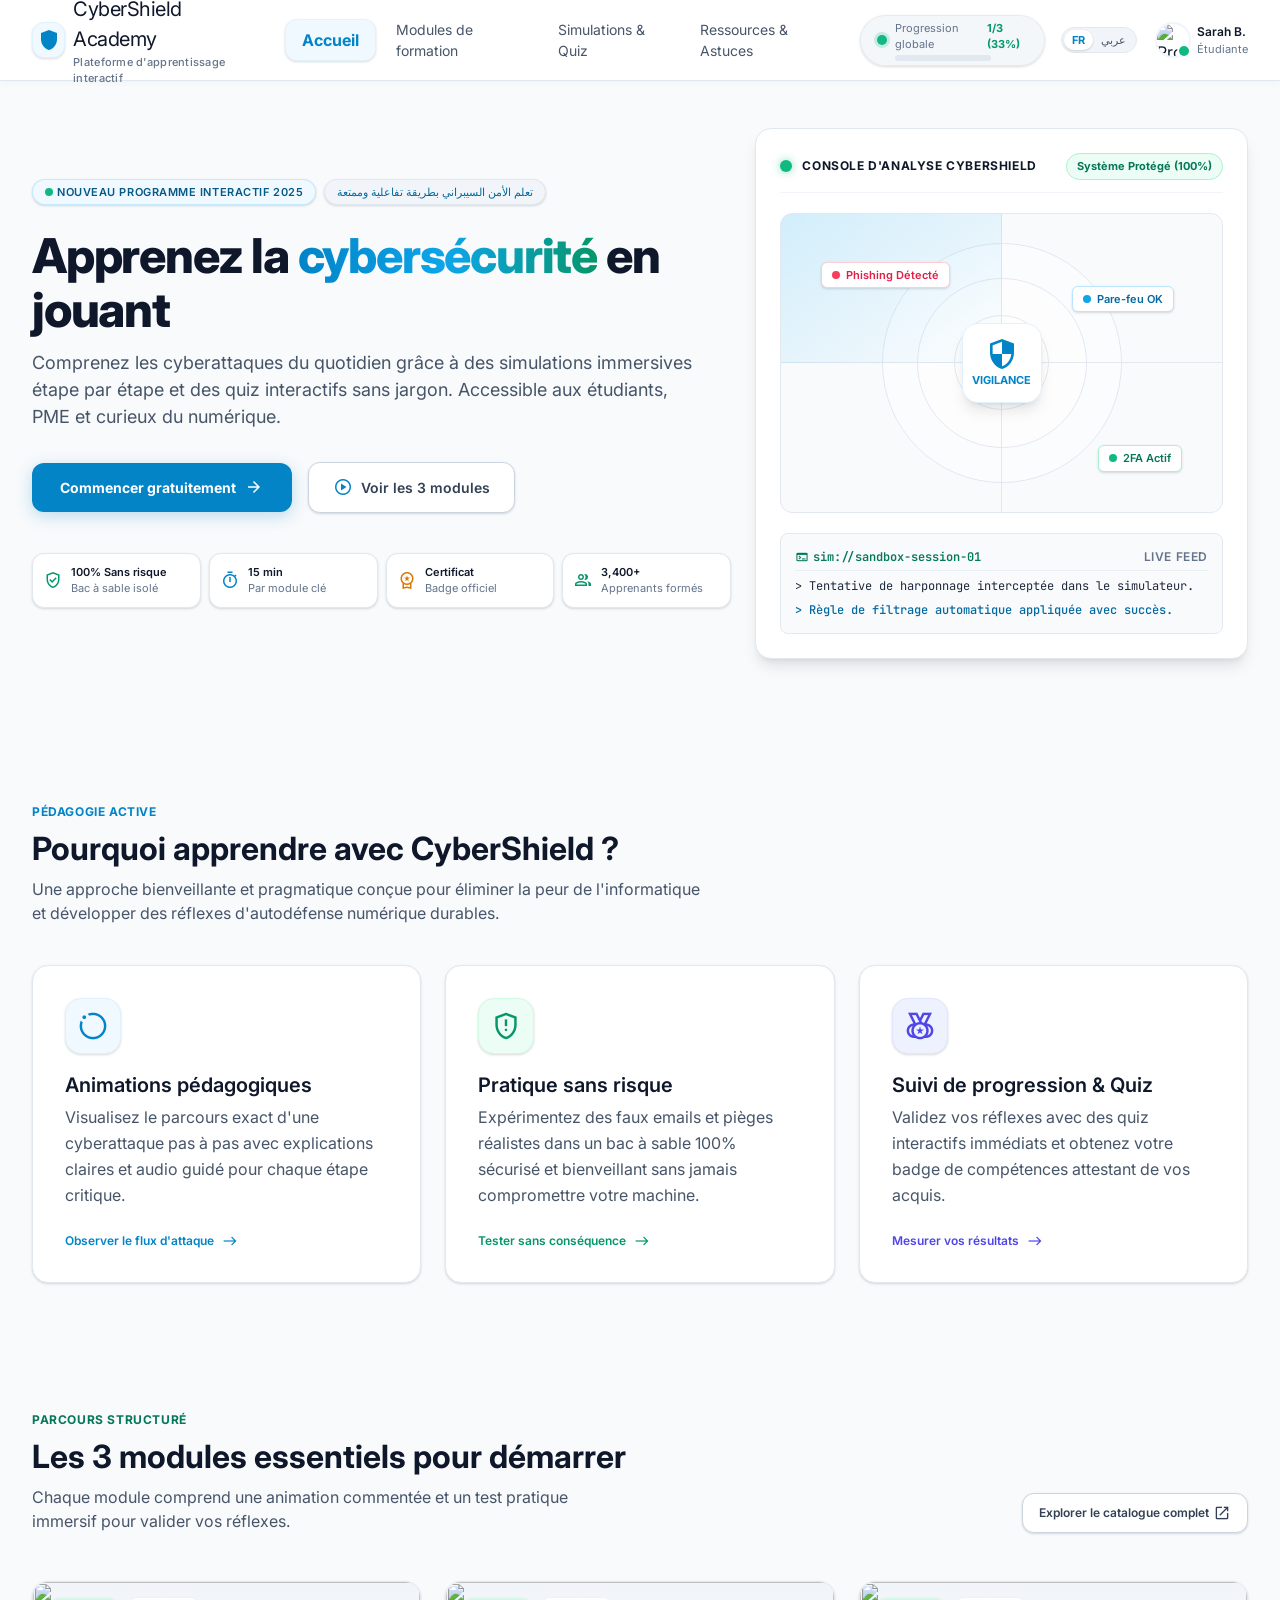
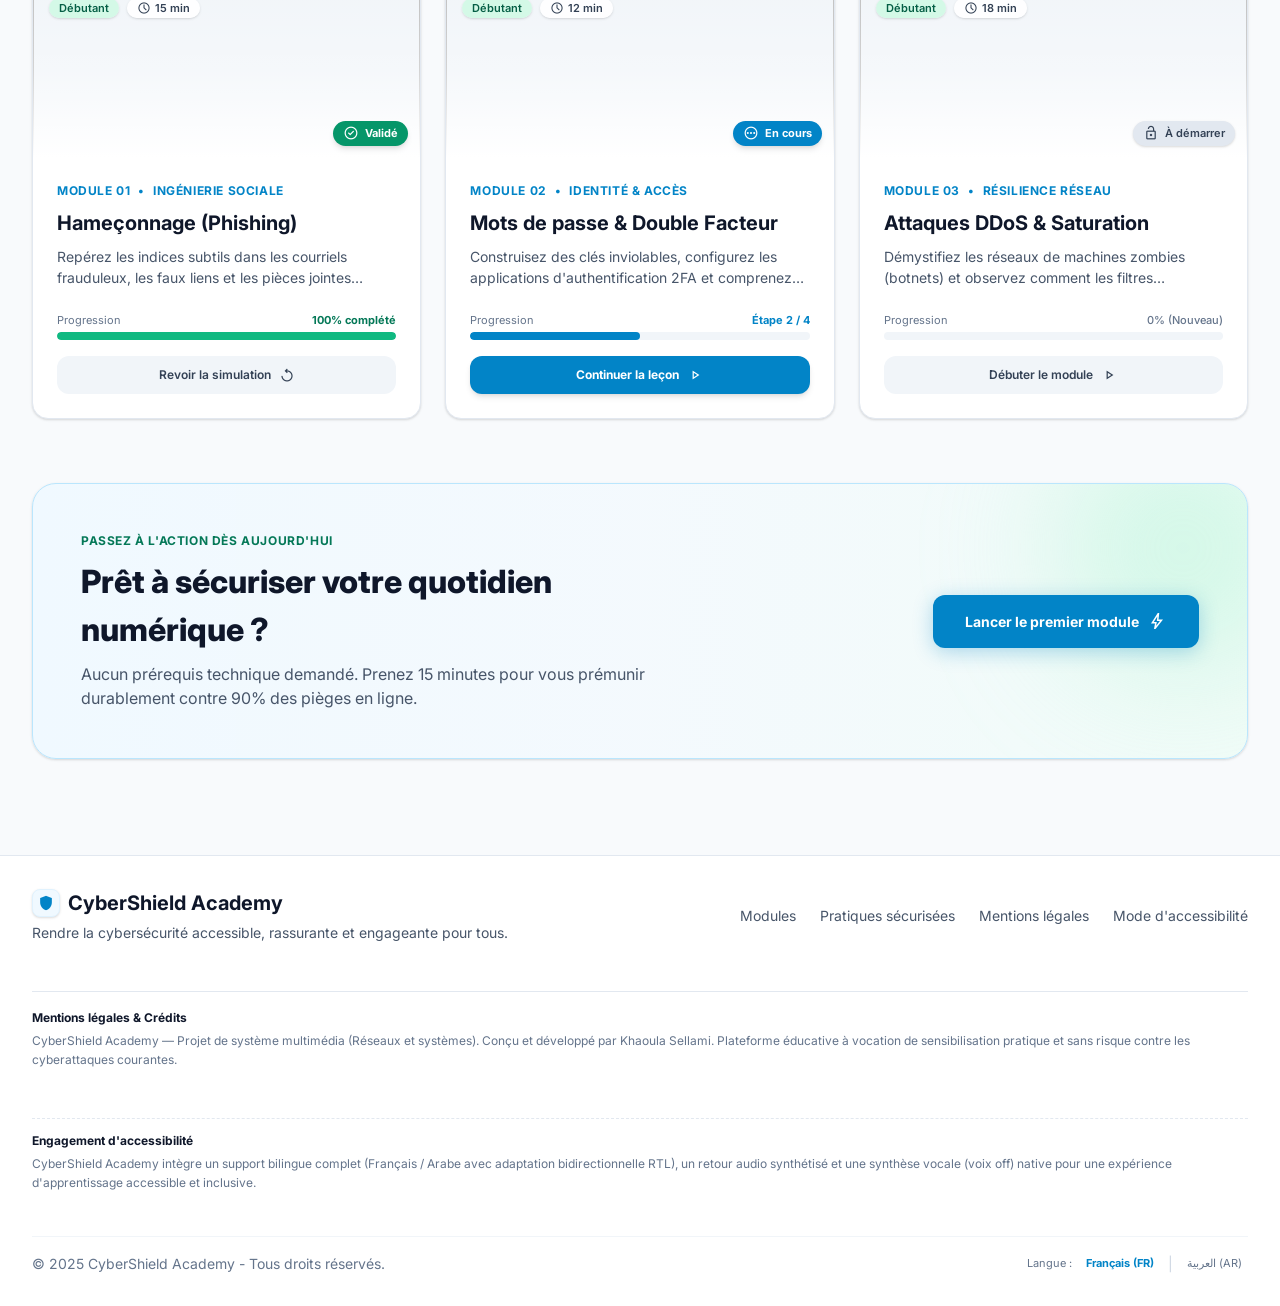
==== accueil.html @ c2f6a9f6 "feat: Add legal mentions and accessibility commitment sections to homepage and modules page" ====
<!DOCTYPE html>

<html dir="ltr" lang="fr"><head>
    <meta charset="utf-8" />
    <meta content="width=device-width, initial-scale=1.0" name="viewport" />
    <meta content="web_standard" name="shell-type" />
    <title>CyberShield Academy</title>
    <link href="https://fonts.googleapis.com" rel="preconnect" />
    <link crossorigin href="https://fonts.gstatic.com" rel="preconnect" />
    <link
      href="https://fonts.googleapis.com/css2?family=Inter:wght@400;500;600;700;800&amp;family=JetBrains+Mono:wght@400;500;600&amp;display=swap"
      rel="stylesheet" />
    <link
      href="https://fonts.googleapis.com/css2?family=Material+Symbols+Outlined:wght,FILL@100..700,0..1&amp;display=swap"
      rel="stylesheet" />

    <link rel="stylesheet" href="css/global.css" />

  </head>
  <body
    class="home-page-body">
    <!-- Subtle Ambient Glow Field -->
    <div
      class="home-subtle-ambient-glow-field-content-container"></div>
    <!-- HEADER -->
    <header
      class="home-header-site-header">
      <div
        class="home-header-content-row">
        <div class="home-header-content-row-2">
          <a class="home-header-brand-link hover-group"
            data-path="accueil" href="index.html">
            <div
              class="home-header-content-card">
              <span
                class="home-header-icon material-symbols-outlined icon-filled">shield</span>
            </div>
            <div class="home-header-content-stack">
              <span
                class="home-header-inline-text">CyberShield
                Academy</span>
              <span
                class="home-header-eyebrow">Plateforme
                d'apprentissage interactif</span>
            </div>
          </a>
          <nav class="home-header-primary-navigation hidden"
            data-active-classes="bg-sky-50 text-primary font-bold rounded-xl border border-sky-100">
            <a aria-current="page"
              class="home-header-content-link"
              data-path="accueil" href="index.html">Accueil</a>
            <a
              class="home-header-navigation-link"
              data-path="modules-de-formation" href="modules.html">Modules de formation</a>
            <a
              class="home-header-navigation-link"
              data-path="simulations-et-quiz" href="simulation.html">Simulations &amp;
              Quiz</a>
            <a
              class="home-header-navigation-link"
              data-path="ressources-et-astuces" href="modules.html#ressources">Ressources &amp;
              Astuces</a>
          </nav>
        </div>
        <div class="home-header-content-row-3">
          <!-- Progress Capsule -->
          <div
            class="home-progress-capsule-content-card hidden" data-progress-capsule>
            <div class="home-progress-capsule-content-row">
              <div
                class="home-progress-capsule-content-card-2"></div>
              <div
                class="home-progress-capsule-content-card-3"></div>
            </div>
            <div class="home-progress-capsule-content-stack">
              <div class="home-progress-capsule-content-row-2">
                <span
                  class="home-progress-capsule-eyebrow">Progression
                  globale</span>
                <span
                  class="home-progress-capsule-eyebrow-2">1/3
                  (33%)</span>
              </div>
              <div class="home-progress-capsule-content-card-4">
                <div
                  class="home-progress-capsule-content-card-5" data-progress-bar style="width:0%"></div>
              </div>
            </div>
          </div>
          <!-- Language Switcher -->
          <div
            class="home-language-switcher-content-card">
            <button
              class="home-language-switcher-button"
              data-language="fr" type="button">FR</button>
            <button
              class="home-language-switcher-button-2"
              data-language="ar" type="button">عربي</button>
          </div>
          <!-- User Avatar -->
          <div class="home-user-avatar-content-row">
            <div class="home-user-avatar-content-row-2">
              <img alt="Profile"
                class="home-user-avatar-image"
                src="https://lh3.googleusercontent.com/aida-public/[base64]" />
              <span
                class="home-user-avatar-status-badge"></span>
            </div>
            <div class="home-user-avatar-content-stack hidden">
              <span
                class="home-user-avatar-eyebrow">Sarah
                B.</span>
              <span
                class="home-user-avatar-eyebrow-2">Étudiante</span>
            </div>
          </div>
        </div>
      </div>
    </header>
    <!-- MAIN CONTENT -->
    <main class="home-main-content-main-content">
      <div class="home-main-content-content-stack">
        <!-- Top Ambient Glow Field -->
        <div class="home-top-ambient-glow-field-content-container">
          <div
            class="home-top-ambient-glow-field-content-card"></div>
          <div
            class="home-top-ambient-glow-field-content-card-2"></div>
          <!-- HERO SECTION -->
          <section class="home-hero-section-content-section">
            <div
              class="home-hero-section-content-grid">
              <!-- Left Column: Copy & CTAs -->
              <div class="home-left-column-copy-and-ctas-content-stack">
                <!-- Live Program Pill & Bilingual Preview Tag -->
                <div
                  class="home-live-program-pill-and-bilingual-prev-content-row">
                  <div
                    class="home-live-program-pill-and-bilingual-prev-content-card">
                    <span
                      class="home-live-program-pill-and-bilingual-prev-status-badge"></span>
                    <span
                      class="home-live-program-pill-and-bilingual-prev-eyebrow">Nouveau
                      programme interactif 2025</span>
                  </div>
                  <div
                    class="home-live-program-pill-and-bilingual-prev-content-card-2"
                    dir="rtl">
                    <span
                      class="home-live-program-pill-and-bilingual-prev-inline-text">تعلم
                      الأمن السيبراني
                      بطريقة تفاعلية وممتعة</span>
                  </div>
                </div>
                <!-- Headline -->
                <div class="home-headline-content-stack">
                  <h1
                    class="home-headline-page-title">
                    Apprenez la <span
                      class="home-headline-inline-text">cybersécurité</span>
                    en jouant
                  </h1>
                  <p
                    class="home-headline-body-copy">
                    Comprenez les cyberattaques du quotidien grâce à des
                    simulations immersives étape par étape et des quiz
                    interactifs sans jargon. Accessible aux étudiants, PME et
                    curieux du numérique.
                  </p>
                </div>
                <!-- CTAs -->
                <div class="home-ctas-content-row">
                  <a
                    class="home-ctas-navigation-link"
                    data-path="modules-de-formation" href="modules.html">
                    <span>Commencer gratuitement</span>
                    <span
                      class="home-ctas-icon material-symbols-outlined">arrow_forward</span>
                  </a>
                  <a
                    class="home-ctas-navigation-link-2"
                    href="#modules-preview">
                    <span
                      class="home-ctas-icon-2 material-symbols-outlined">play_circle</span>
                    <span>Voir les 3 modules</span>
                  </a>
                </div>
                <!-- Trust & Credibility Bar -->
                <div class="home-trust-and-credibility-bar-content-grid">
                  <div
                    class="home-trust-and-credibility-bar-content-card">
                    <span
                      class="home-trust-and-credibility-bar-icon material-symbols-outlined">verified_user</span>
                    <div class="home-trust-and-credibility-bar-content-stack">
                      <span
                        class="home-trust-and-credibility-bar-eyebrow">100%
                        Sans risque</span>
                      <span
                        class="home-trust-and-credibility-bar-eyebrow-2">Bac à
                        sable isolé</span>
                    </div>
                  </div>
                  <div
                    class="home-trust-and-credibility-bar-content-card">
                    <span
                      class="home-trust-and-credibility-bar-icon-2 material-symbols-outlined">timer</span>
                    <div class="home-trust-and-credibility-bar-content-stack">
                      <span
                        class="home-trust-and-credibility-bar-eyebrow">15
                        min</span>
                      <span
                        class="home-trust-and-credibility-bar-eyebrow-2">Par
                        module clé</span>
                    </div>
                  </div>
                  <div
                    class="home-trust-and-credibility-bar-content-card">
                    <span
                      class="home-trust-and-credibility-bar-icon-3 material-symbols-outlined">workspace_premium</span>
                    <div class="home-trust-and-credibility-bar-content-stack">
                      <span
                        class="home-trust-and-credibility-bar-eyebrow">Certificat</span>
                      <span
                        class="home-trust-and-credibility-bar-eyebrow-2">Badge
                        officiel</span>
                    </div>
                  </div>
                  <div
                    class="home-trust-and-credibility-bar-content-card">
                    <span
                      class="home-trust-and-credibility-bar-icon material-symbols-outlined">group</span>
                    <div class="home-trust-and-credibility-bar-content-stack">
                      <span
                        class="home-trust-and-credibility-bar-eyebrow">3,400+</span>
                      <span
                        class="home-trust-and-credibility-bar-eyebrow-2">Apprenants
                        formés</span>
                    </div>
                  </div>
                </div>
              </div>
              <!-- Right Column: Interactive Attack Radar & Cyber-Shield Visual Graphic -->
              <div
                class="home-right-column-interactive-attack-rada-content-container">
                <div
                  class="home-right-column-interactive-attack-rada-content-card"></div>
                <div
                  class="home-right-column-interactive-attack-rada-content-card-2">
                  <!-- Simulated Radar Header -->
                  <div
                    class="home-simulated-radar-header-content-row">
                    <div class="home-simulated-radar-header-content-row-2">
                      <div
                        class="home-simulated-radar-header-content-card"></div>
                      <span
                        class="home-simulated-radar-header-eyebrow">Console
                        d'Analyse CyberShield</span>
                    </div>
                    <span
                      class="home-simulated-radar-header-status-badge">
                      Système Protégé (100%)
                    </span>
                  </div>
                  <!-- Radar Graphic Representation -->
                  <div
                    class="home-radar-graphic-representation-content-card">
                    <!-- Radial Grid Rings -->
                    <div
                      class="home-radial-grid-rings-content-card"></div>
                    <div
                      class="home-radial-grid-rings-content-card-2"></div>
                    <div
                      class="home-radial-grid-rings-content-card-3"></div>
                    <!-- Crosshair Lines -->
                    <div class="home-crosshair-lines-content-container"></div>
                    <div class="home-crosshair-lines-content-container-2"></div>
                    <!-- Rotating Scan Sweep Ray -->
                    <div
                      class="home-rotating-scan-sweep-ray-content-container">
                      <div
                        class="home-rotating-scan-sweep-ray-content-container-2"></div>
                    </div>
                    <!-- Network Threat Points (Neutralized) -->
                    <div
                      class="home-network-threat-points-content-card">
                      <span
                        class="home-network-threat-points-status-badge"></span>
                      <span
                        class="home-network-threat-points-eyebrow">Phishing
                        Détecté</span>
                    </div>
                    <div
                      class="home-network-threat-points-content-card-2">
                      <span
                        class="home-network-threat-points-status-badge-2"></span>
                      <span
                        class="home-network-threat-points-eyebrow-2">2FA
                        Actif</span>
                    </div>
                    <div
                      class="home-network-threat-points-content-card-3">
                      <span
                        class="home-network-threat-points-status-badge-3"></span>
                      <span
                        class="home-network-threat-points-eyebrow-3">Pare-feu
                        OK</span>
                    </div>
                    <!-- Central Cyber Defense Shield -->
                    <div
                      class="home-central-cyber-defense-shield-content-card">
                      <span
                        class="home-central-cyber-defense-shield-icon material-symbols-outlined icon-filled">security</span>
                      <span
                        class="home-central-cyber-defense-shield-eyebrow">VIGILANCE</span>
                    </div>
                  </div>
                  <!-- Terminal Diagnostic Activity Ticker -->
                  <div
                    class="home-terminal-diagnostic-activity-ticker-content-card">
                    <div
                      class="home-terminal-diagnostic-activity-ticker-content-row">
                      <span
                        class="home-terminal-diagnostic-activity-ticker-inline-text">
                        <span
                          class="home-terminal-diagnostic-activity-ticker-icon material-symbols-outlined">terminal</span>
                        <span>sim://sandbox-session-01</span>
                      </span>
                      <span
                        class="home-terminal-diagnostic-activity-ticker-eyebrow">LIVE
                        FEED</span>
                    </div>
                    <p
                      class="home-terminal-diagnostic-activity-ticker-body-copy">&gt;
                      Tentative de
                      harponnage interceptée dans le simulateur.</p>
                    <p
                      class="home-terminal-diagnostic-activity-ticker-body-copy-2">&gt;
                      Règle de
                      filtrage automatique appliquée avec succès.</p>
                  </div>
                </div>
              </div>
            </div>
          </section>
        </div>
        <!-- SECTION 2: 3 CORE BENEFITS CARDS -->
        <section class="home-3-core-benefits-cards-content-section">
          <div class="home-3-core-benefits-cards-content-stack">
            <span
              class="home-3-core-benefits-cards-eyebrow">Pédagogie
              active</span>
            <h2
              class="home-3-core-benefits-cards-section-title">Pourquoi
              apprendre avec CyberShield ?</h2>
            <p class="home-3-core-benefits-cards-body-copy">
              Une approche bienveillante et pragmatique conçue pour éliminer la
              peur de l'informatique et développer des réflexes d'autodéfense
              numérique durables.
            </p>
          </div>
          <div class="home-3-core-benefits-cards-content-grid">
            <!-- Benefit Card 1 -->
            <div
              class="home-benefit-card-1-content-card hover-group">
              <div class="home-benefit-card-1-content-stack">
                <div
                  class="home-benefit-card-1-content-card-2">
                  <span
                    class="home-benefit-card-1-icon material-symbols-outlined">motion_photos_on</span>
                </div>
                <div class="home-benefit-card-1-content-stack-2">
                  <h3
                    class="home-benefit-card-1-card-title">Animations
                    pédagogiques</h3>
                  <p
                    class="home-benefit-card-1-body-copy">
                    Visualisez le parcours exact d'une cyberattaque pas à pas
                    avec explications claires et audio guidé pour chaque étape
                    critique.
                  </p>
                </div>
              </div>
              <div
                class="home-benefit-card-1-content-row">
                <span>Observer le flux d'attaque</span>
                <span
                  class="home-benefit-card-1-icon-2 material-symbols-outlined">east</span>
              </div>
            </div>
            <!-- Benefit Card 2 -->
            <div
              class="home-benefit-card-2-content-card hover-group">
              <div class="home-benefit-card-2-content-stack">
                <div
                  class="home-benefit-card-2-content-card-2">
                  <span
                    class="home-benefit-card-2-icon material-symbols-outlined">gpp_maybe</span>
                </div>
                <div class="home-benefit-card-2-content-stack-2">
                  <h3
                    class="home-benefit-card-2-card-title">Pratique
                    sans risque</h3>
                  <p
                    class="home-benefit-card-2-body-copy">
                    Expérimentez des faux emails et pièges réalistes dans un bac
                    à sable 100% sécurisé et bienveillant sans jamais
                    compromettre votre machine.
                  </p>
                </div>
              </div>
              <div
                class="home-benefit-card-2-content-row">
                <span>Tester sans conséquence</span>
                <span
                  class="home-benefit-card-2-icon-2 material-symbols-outlined">east</span>
              </div>
            </div>
            <!-- Benefit Card 3 -->
            <div
              class="home-benefit-card-3-content-card hover-group">
              <div class="home-benefit-card-3-content-stack">
                <div
                  class="home-benefit-card-3-content-card-2">
                  <span
                    class="home-benefit-card-3-icon material-symbols-outlined">social_leaderboard</span>
                </div>
                <div class="home-benefit-card-3-content-stack-2">
                  <h3
                    class="home-benefit-card-3-card-title">Suivi
                    de progression &amp; Quiz</h3>
                  <p
                    class="home-benefit-card-3-body-copy">
                    Validez vos réflexes avec des quiz interactifs immédiats et
                    obtenez votre badge de compétences attestant de vos acquis.
                  </p>
                </div>
              </div>
              <div
                class="home-benefit-card-3-content-row">
                <span>Mesurer vos résultats</span>
                <span
                  class="home-benefit-card-3-icon-2 material-symbols-outlined">east</span>
              </div>
            </div>
          </div>
        </section>
        <!-- SECTION 3: PREVIEW OF THE 3 MODULES -->
        <section class="home-preview-of-the-3-modules-content-section"
          id="modules-preview">
          <div
            class="home-preview-of-the-3-modules-content-stack">
            <div class="home-preview-of-the-3-modules-content-stack-2">
              <span
                class="home-preview-of-the-3-modules-eyebrow">Parcours
                structuré</span>
              <h2 class="home-preview-of-the-3-modules-section-title">Les 3
                modules essentiels pour démarrer</h2>
              <p class="home-preview-of-the-3-modules-body-copy">
                Chaque module comprend une animation commentée et un test
                pratique immersif pour valider vos réflexes.
              </p>
            </div>
            <a
              class="home-preview-of-the-3-modules-navigation-link"
              data-path="modules-de-formation" href="modules.html">
              <span>Explorer le catalogue complet</span>
              <span
                class="home-preview-of-the-3-modules-icon material-symbols-outlined">open_in_new</span>
            </a>
          </div>
          <!-- 3 Modules Grid -->
          <div class="home-3-modules-grid-content-grid">
            <!-- MODULE 1: Hameçonnage (Phishing) -->
            <div
              class="home-module-1-hame-onnage-content-card hover-group">
              <div>
                <!-- Module Visual Header -->
                <div
                  class="home-module-visual-header-content-row">
                  <img
                    class="home-module-visual-header-image"
                    data-alt="A futuristic cybersecurity 3D rendering showing a high-tech glowing envelope surrounded by digital padlock shields in deep navy blue, cyan and emerald tones, isometric studio lighting, hyper-detailed clean tech render."
                    src="https://lh3.googleusercontent.com/aida-public/[base64]" />
                  <div
                    class="home-module-visual-header-content-container"></div>
                  <div class="home-module-visual-header-content-row-2">
                    <span
                      class="home-module-visual-header-status-badge">
                      Débutant
                    </span>
                    <span
                      class="home-module-visual-header-status-badge-2">
                      <span
                        class="home-module-visual-header-icon material-symbols-outlined">schedule</span>
                      15 min
                    </span>
                  </div>
                  <!-- Completed indicator pill -->
                  <div
                    class="home-completed-indicator-pill-content-card">
                    <span
                      class="home-completed-indicator-pill-icon material-symbols-outlined">check_circle</span>
                    <span>Validé</span>
                  </div>
                </div>
                <!-- Module Details Content -->
                <div class="home-module-details-content-content-stack">
                  <div
                    class="home-module-details-content-content-row">
                    <span>Module 01</span>
                    <span>•</span>
                    <span>Ingénierie Sociale</span>
                  </div>
                  <h3
                    class="home-module-details-content-card-title">
                    Hameçonnage (Phishing)
                  </h3>
                  <p
                    class="home-module-details-content-body-copy">
                    Repérez les indices subtils dans les courriels frauduleux,
                    les faux liens et les pièces jointes piégées avant de
                    cliquer.
                  </p>
                </div>
              </div>
              <div class="home-section-3-content-stack">
                <!-- Progress bar -->
                <div class="home-progress-bar-content-stack">
                  <div
                    class="home-progress-bar-content-row">
                    <span
                      class="home-progress-bar-inline-text">Progression</span>
                    <span class="home-progress-bar-inline-text-2">100%
                      complété</span>
                  </div>
                  <div
                    class="home-progress-bar-content-card">
                    <div
                      class="home-progress-bar-content-card-2"></div>
                  </div>
                </div>
                <a
                  class="home-progress-bar-navigation-link"
                  href="simulation.html?module=phishing">
                  <span>Revoir la simulation</span>
                  <span
                    class="home-progress-bar-icon material-symbols-outlined">replay</span>
                </a>
              </div>
            </div>
            <!-- MODULE 2: Mots de passe & Double Facteur -->
            <div
              class="home-module-2-mots-de-passe-and-double-fa-content-card hover-group">
              <div>
                <!-- Module Visual Header -->
                <div
                  class="home-module-visual-header-content-row">
                  <img
                    class="home-module-visual-header-image"
                    data-alt="A 3D cybersecurity concept of two-factor authentication, an illuminated futuristic smartphone displaying a security lock code with glowing cyan holographic biometric authentication shield, dark room aesthetic with neon cyan and green reflections."
                    src="https://lh3.googleusercontent.com/aida-public/[base64]" />
                  <div
                    class="home-module-visual-header-content-container"></div>
                  <div class="home-module-visual-header-content-row-2">
                    <span
                      class="home-module-visual-header-status-badge">
                      Débutant
                    </span>
                    <span
                      class="home-module-visual-header-status-badge-2">
                      <span
                        class="home-module-visual-header-icon material-symbols-outlined">schedule</span>
                      12 min
                    </span>
                  </div>
                  <!-- In progress badge -->
                  <div
                    class="home-in-progress-badge-content-card">
                    <span
                      class="home-in-progress-badge-icon material-symbols-outlined">pending</span>
                    <span>En cours</span>
                  </div>
                </div>
                <!-- Module Details Content -->
                <div class="home-module-details-content-content-stack">
                  <div
                    class="home-module-details-content-content-row">
                    <span>Module 02</span>
                    <span>•</span>
                    <span>Identité &amp; Accès</span>
                  </div>
                  <h3
                    class="home-module-details-content-card-title">
                    Mots de passe &amp; Double Facteur
                  </h3>
                  <p
                    class="home-module-details-content-body-copy">
                    Construisez des clés inviolables, configurez les
                    applications d'authentification 2FA et comprenez les
                    gestionnaires de coffre-fort.
                  </p>
                </div>
              </div>
              <div class="home-section-3-content-stack">
                <!-- Progress bar -->
                <div class="home-progress-bar-content-stack">
                  <div
                    class="home-progress-bar-content-row">
                    <span
                      class="home-progress-bar-inline-text">Progression</span>
                    <span class="home-progress-bar-inline-text-3">Étape 2 /
                      4</span>
                  </div>
                  <div
                    class="home-progress-bar-content-card">
                    <div class="home-progress-bar-content-card-3"></div>
                  </div>
                </div>
                <a
                  class="home-progress-bar-navigation-link-2"
                  href="simulation.html?module=passwords">
                  <span>Continuer la leçon</span>
                  <span
                    class="home-progress-bar-icon material-symbols-outlined">play_arrow</span>
                </a>
              </div>
            </div>
            <!-- MODULE 3: Attaques DDoS & Saturation -->
            <div
              class="home-module-3-attaques-ddos-and-saturatio-content-card hover-group">
              <div>
                <!-- Module Visual Header -->
                <div
                  class="home-module-visual-header-content-row">
                  <img
                    class="home-module-visual-header-image"
                    data-alt="An artistic 3D visualization of server infrastructure with glowing network packets deflecting against a cyan digital shield dome, preventing server saturation overload, dark ambient blue server room background."
                    src="https://lh3.googleusercontent.com/aida-public/[base64]" />
                  <div
                    class="home-module-visual-header-content-container"></div>
                  <div class="home-module-visual-header-content-row-2">
                    <span
                      class="home-module-visual-header-status-badge">
                      Débutant
                    </span>
                    <span
                      class="home-module-visual-header-status-badge-2">
                      <span
                        class="home-module-visual-header-icon material-symbols-outlined">schedule</span>
                      18 min
                    </span>
                  </div>
                  <!-- Locked / Not started badge -->
                  <div
                    class="home-locked-not-started-badge-content-card">
                    <span
                      class="home-locked-not-started-badge-icon material-symbols-outlined">lock_open</span>
                    <span>À démarrer</span>
                  </div>
                </div>
                <!-- Module Details Content -->
                <div class="home-module-details-content-content-stack">
                  <div
                    class="home-module-details-content-content-row">
                    <span>Module 03</span>
                    <span>•</span>
                    <span>Résilience Réseau</span>
                  </div>
                  <h3
                    class="home-module-details-content-card-title">
                    Attaques DDoS &amp; Saturation
                  </h3>
                  <p
                    class="home-module-details-content-body-copy">
                    Démystifiez les réseaux de machines zombies (botnets) et
                    observez comment les filtres absorbent les vagues de
                    requêtes massives.
                  </p>
                </div>
              </div>
              <div class="home-section-3-content-stack">
                <!-- Progress bar -->
                <div class="home-progress-bar-content-stack">
                  <div
                    class="home-progress-bar-content-row">
                    <span
                      class="home-progress-bar-inline-text">Progression</span>
                    <span class="home-progress-bar-inline-text-4">0%
                      (Nouveau)</span>
                  </div>
                  <div
                    class="home-progress-bar-content-card">
                    <div class="home-progress-bar-content-card-4"></div>
                  </div>
                </div>
                <a
                  class="home-progress-bar-navigation-link"
                  href="simulation.html?module=ddos">
                  <span>Débuter le module</span>
                  <span
                    class="home-progress-bar-icon material-symbols-outlined">play_arrow</span>
                </a>
              </div>
            </div>
          </div>
          <!-- QUICK CALL-TO-ACTION BANNER -->
          <div
            class="home-quick-call-to-action-banner-content-card">
            <div
              class="home-quick-call-to-action-banner-content-card-2"></div>
            <div class="home-quick-call-to-action-banner-content-stack">
              <span
                class="home-quick-call-to-action-banner-eyebrow">Passez
                à l'action dès aujourd'hui</span>
              <h3
                class="home-quick-call-to-action-banner-card-title">
                Prêt à sécuriser votre quotidien numérique ?
              </h3>
              <p class="home-quick-call-to-action-banner-body-copy">
                Aucun prérequis technique demandé. Prenez 15 minutes pour vous
                prémunir durablement contre 90% des pièges en ligne.
              </p>
            </div>
            <div
              class="home-quick-call-to-action-banner-content-row">
              <a
                class="home-quick-call-to-action-banner-navigation-link"
                href="simulation.html?module=phishing">
                <span>Lancer le premier module</span>
                <span
                  class="home-quick-call-to-action-banner-icon material-symbols-outlined">bolt</span>
              </a>
            </div>
          </div>
        </section>
      </div>
    </main>
    <!-- FOOTER -->
    <footer class="home-footer-site-footer">
      <div
        class="home-footer-content-stack">
        <div
          class="home-footer-content-stack-2">
          <div class="home-footer-content-stack-3">
            <div class="home-footer-content-row">
              <div
                class="home-footer-content-card">
                <span
                  class="home-footer-icon material-symbols-outlined icon-filled">shield</span>
              </div>
              <span
                class="home-footer-inline-text">CyberShield
                Academy</span>
            </div>
            <p class="home-footer-body-copy">Rendre la
              cybersécurité accessible, rassurante et engageante pour tous.</p>
          </div>
          <div class="home-footer-content-row-2">
            <a
              class="home-footer-content-link"
              data-path="modules-de-formation" href="modules.html">Modules</a>
            <a
              class="home-footer-content-link"
              data-path="pratiques-securisees" href="modules.html#pratiques">Pratiques sécurisées</a>
            <a
              class="home-footer-content-link"
              data-path="mentions-legales" href="index.html#mentions">Mentions légales</a>
            <a
              class="home-footer-content-link"
              data-path="mode-daccessibilite" href="index.html#accessibilite">Mode d'accessibilité</a>
          </div>
        </div>
        <!-- Mentions légales & Accessibilité Anchor Targets -->
        <div id="mentions" style="padding:1rem 0;border-top:1px solid #e2e8f0;margin-top:1rem;font-size:12px;color:#64748b;line-height:1.6;">
          <strong style="color:#0f172a;display:block;margin-bottom:0.25rem;">Mentions légales &amp; Crédits</strong>
          CyberShield Academy — Projet de système multimédia (Réseaux et systèmes). Conçu et développé par Khaoula Sellami. Plateforme éducative à vocation de sensibilisation pratique et sans risque contre les cyberattaques courantes.
        </div>
        <div id="accessibilite" style="padding:0.75rem 0;border-top:1px dashed #e2e8f0;font-size:12px;color:#64748b;line-height:1.6;">
          <strong style="color:#0f172a;display:block;margin-bottom:0.25rem;">Engagement d'accessibilité</strong>
          CyberShield Academy intègre un support bilingue complet (Français / Arabe avec adaptation bidirectionnelle RTL), un retour audio synthétisé et une synthèse vocale (voix off) native pour une expérience d'apprentissage accessible et inclusive.
        </div>
        <div
          class="home-footer-content-stack-4">
          <span class="home-footer-inline-text-2">© 2025
            CyberShield Academy - Tous droits réservés.</span>
          <div class="home-footer-content-row">
            <span class="home-footer-eyebrow">Langue
              :</span>
            <button
              class="home-footer-button"
              data-language="fr" type="button">Français (FR)</button>
            <span class="home-footer-inline-text-3">|</span>
            <button
              class="home-footer-button-2"
              data-language="ar" type="button">العربية (AR)</button>
          </div>
        </div>
      </div>
    </footer>
    <script src="js/translations.js"></script>
    <script src="js/audio.js"></script>
    <script src="js/progress.js"></script>
    <script src="js/language-toggle.js"></script>
  </body></html>
---- css/global.css ----
*,
*::before,

*::after {
  box-sizing: border-box;
  border-width: 0;
  border-style: solid;
  border-color: #e2e8f0;
}

html,

body {
  margin: 0;
  padding: 0;
}

html {
  line-height: 1.5;
  -webkit-text-size-adjust: 100%;
  tab-size: 4;
}

body {
  overscroll-behavior: none;
}

button,
input,
select,

textarea {
  font: inherit;
}

button {
  cursor: pointer;
  background-color: transparent;
}

a {
  color: inherit;
  text-decoration: inherit;
}

img,

svg {
  display: block;
  vertical-align: middle;
}

h1,
h2,
h3,
h4,
h5,
h6,
p,
figure,
blockquote,
dl,

dd {
  margin: 0;
}

ol,
ul,

menu {
  margin: 0;
  padding: 0;
  list-style: none;
}

main > :first-child {
  margin-top: 0 !important;
}

main > :last-child {
  margin-bottom: 0 !important;
}

::-webkit-scrollbar {
  display: none;
}

.material-symbols-outlined.icon-filled {
  font-variation-settings: "FILL" 1;
}

.hidden {
  display: none;
}

/* Home page */
.home-page-body {
  background-color: #f8fafc;
  color: #0f172a;
  font-family: Inter,sans-serif;
  font-size: 16px;
  min-height: 100vh;
  position: relative;
}

.home-page-body::selection {
  background-color: #e0f2fe;
}

.home-page-body::selection {
  color: #0c4a6e;
}

.home-subtle-ambient-glow-field-content-container {
  position: fixed;
  top: 0rem;
  right: 0rem;
  bottom: 0rem;
  left: 0rem;
  pointer-events: none;
  z-index: -10;
  background-image: radial-gradient(ellipse 80% 50% at 50% 0%,rgba(2,132,199,0.06),transparent 70%);
}

.home-header-site-header {
  position: fixed;
  top: 0rem;
  width: 100%;
  z-index: 50;
  background-color: rgb(255 255 255 / 0.95);
  backdrop-filter: blur(24px);
  border-bottom-width: 1px;
  border-style: solid;
  border-color: #e2e8f0;
  box-shadow: 0 1px 8px rgba(0,0,0,0.04);
}

.home-header-content-row {
  height: 5rem;
  max-width: 1600px;
  margin-left: auto;
  margin-right: auto;
  padding-left: 2rem;
  padding-right: 2rem;
  display: flex;
  align-items: center;
  justify-content: space-between;
  gap: 1rem;
}

.home-header-content-row-2 {
  display: flex;
  align-items: center;
  gap: 1.5rem;
}

.home-header-brand-link {
  display: flex;
  align-items: center;
  gap: 0.5rem;
  text-align: start;
}

.home-header-content-card {
  width: 2.25rem;
  height: 2.25rem;
  border-radius: 0.75rem;
  background-color: #f0f9ff;
  border-width: 1px;
  border-style: solid;
  border-color: #e0f2fe;
  display: flex;
  align-items: center;
  justify-content: center;
  color: #0284c7;
  transition: color,background-color,border-color,text-decoration-color,fill,stroke 150ms cubic-bezier(.4,0,.2,1);
  box-shadow: 0 1px 2px 0 rgb(0 0 0 / .05), 0 1px 3px 0 rgb(0 0 0 / .1);
}

.home-header-icon {
  font-size: 24px;
}

.home-header-content-stack {
  display: flex;
  flex-direction: column;
}

.home-header-inline-text {
  font-family: Inter,sans-serif;
  font-size: 20px;
  letter-spacing: -0.025em;
  color: #0f172a;
  transition: color,background-color,border-color,text-decoration-color,fill,stroke 150ms cubic-bezier(.4,0,.2,1);
}

.home-header-eyebrow {
  font-family: Inter,sans-serif;
  font-size: 11px;
  color: #64748b;
  font-weight: 500;
  letter-spacing: 0.025em;
}

.home-header-primary-navigation {
  align-items: center;
  gap: 0.25rem;
}

.home-header-content-link {
  padding-left: 1rem;
  padding-right: 1rem;
  padding-top: 0.5rem;
  padding-bottom: 0.5rem;
  transition: all 150ms cubic-bezier(.4,0,.2,1);
  background-color: #f0f9ff;
  color: #0284c7;
  font-weight: 700;
  border-radius: 0.75rem;
  border-width: 1px;
  border-style: solid;
  border-color: rgb(224 242 254 / 0.8);
  box-shadow: 0 1px 2px 0 rgb(0 0 0 / .05), 0 1px 3px 0 rgb(0 0 0 / .1);
}

.home-header-navigation-link {
  padding-left: 1rem;
  padding-right: 1rem;
  padding-top: 0.5rem;
  padding-bottom: 0.5rem;
  border-radius: 0.75rem;
  font-family: Inter,sans-serif;
  font-size: 14px;
  color: #475569;
  transition: all 150ms cubic-bezier(.4,0,.2,1);
}

.home-header-navigation-link:hover {
  background-color: #f1f5f9;
}

.home-header-navigation-link:hover {
  color: #0f172a;
}

.home-header-content-row-3 {
  display: flex;
  align-items: center;
  gap: 1rem;
}

.home-progress-capsule-content-card {
  align-items: center;
  gap: 0.5rem;
  background-color: rgb(241 245 249 / 0.8);
  border-width: 1px;
  border-style: solid;
  border-color: rgb(226 232 240 / 0.8);
  padding-left: 1rem;
  padding-right: 1rem;
  padding-top: 0.25rem;
  padding-bottom: 0.25rem;
  border-radius: 9999px;
  box-shadow: 0 1px 2px 0 rgb(0 0 0 / .05), 0 1px 3px 0 rgb(0 0 0 / .1);
}

.home-progress-capsule-content-row {
  position: relative;
  display: flex;
  align-items: center;
  justify-content: center;
}

.home-progress-capsule-content-card-2 {
  width: 0.625rem;
  height: 0.625rem;
  border-radius: 9999px;
  background-color: #10b981;
  animation: pulse 2s cubic-bezier(.4,0,.6,1) infinite;
}

.home-progress-capsule-content-card-3 {
  position: absolute;
  width: 1rem;
  height: 1rem;
  border-radius: 9999px;
  background-color: rgb(16 185 129 / 0.2);
}

.home-progress-capsule-content-stack {
  display: flex;
  flex-direction: column;
  gap: 0.125rem;
}

.home-progress-capsule-content-row-2 {
  display: flex;
  align-items: center;
  justify-content: space-between;
  gap: 0.5rem;
}

.home-progress-capsule-eyebrow {
  font-family: Inter,sans-serif;
  font-size: 11px;
  color: #64748b;
}

.home-progress-capsule-eyebrow-2 {
  font-family: Inter,sans-serif;
  font-size: 11px;
  color: #059669;
  font-weight: 700;
}

.home-progress-capsule-content-card-4 {
  width: 6rem;
  height: 0.375rem;
  background-color: #e2e8f0;
  border-radius: 9999px;
  overflow: hidden;
}

.home-progress-capsule-content-card-5 {
  width: 33.333333%;
  height: 100%;
  background-image: linear-gradient(to right, #0ea5e9, #10b981);
  border-radius: 9999px;
}

.home-language-switcher-content-card {
  display: inline-flex;
  align-items: center;
  padding: 0.125rem;
  border-radius: 9999px;
  background-color: #f1f5f9;
  border-width: 1px;
  border-style: solid;
  border-color: #e2e8f0;
}

.home-language-switcher-button {
  padding-left: 0.5rem;
  padding-right: 0.5rem;
  padding-top: 0.125rem;
  padding-bottom: 0.125rem;
  border-radius: 9999px;
  font-family: Inter,sans-serif;
  font-size: 11px;
  font-weight: 600;
  background-color: #fff;
  color: #0284c7;
  box-shadow: 0 1px 2px 0 rgb(0 0 0 / .05), 0 1px 3px 0 rgb(0 0 0 / .1);
  transition: all 150ms cubic-bezier(.4,0,.2,1);
}

.home-language-switcher-button-2 {
  padding-left: 0.5rem;
  padding-right: 0.5rem;
  padding-top: 0.125rem;
  padding-bottom: 0.125rem;
  border-radius: 9999px;
  font-family: Inter,sans-serif;
  font-size: 11px;
  color: #475569;
  transition: all 150ms cubic-bezier(.4,0,.2,1);
}

.home-language-switcher-button-2:hover {
  color: #0f172a;
}

.home-user-avatar-content-row {
  display: flex;
  align-items: center;
  gap: 0.5rem;
  padding-left: 0.25rem;
}

.home-user-avatar-content-row-2 {
  position: relative;
  display: flex;
  align-items: center;
  justify-content: center;
}

.home-user-avatar-image {
  width: 2rem;
  height: 2rem;
  border-radius: 9999px;
  object-fit: cover;
  box-shadow: 0 0 0 2px var(--component-ring-color,#e2e8f0);
  --component-ring-color: #f1f5f9;
}

.home-user-avatar-status-badge {
  position: absolute;
  bottom: 0rem;
  inset-inline-end: 0rem;
  width: 0.625rem;
  height: 0.625rem;
  border-radius: 9999px;
  background-color: #10b981;
  box-shadow: 0 0 0 2px var(--component-ring-color,#e2e8f0);
  --component-ring-color: #fff;
}

.home-user-avatar-content-stack {
  flex-direction: column;
  text-align: start;
}

.home-user-avatar-eyebrow {
  font-family: Inter,sans-serif;
  font-size: 12px;
  font-weight: 600;
  color: #0f172a;
}

.home-user-avatar-eyebrow-2 {
  font-family: Inter,sans-serif;
  font-size: 11px;
  color: #64748b;
}

.home-main-content-main-content {
  width: 100%;
  padding-top: 5rem;
  background-color: #f8fafc;
  min-height: 100vh;
}

.home-main-content-content-stack {
  display: flex;
  flex-direction: column;
  width: 100%;
}

.home-top-ambient-glow-field-content-container {
  position: relative;
  width: 100%;
  overflow: hidden;
}

.home-top-ambient-glow-field-content-card {
  position: absolute;
  top: -10rem;
  inset-inline-start: 50%;
  transform: translate(-50%, 0) rotate(0) scale(1, 1);
  width: 720px;
  height: 360px;
  background-color: rgb(186 230 253 / 0.4);
  filter: blur(130px);
  border-radius: 9999px;
  pointer-events: none;
  z-index: -10;
}

.home-top-ambient-glow-field-content-card-2 {
  position: absolute;
  top: 18rem;
  inset-inline-end: 2.5rem;
  width: 420px;
  height: 420px;
  background-color: rgb(209 250 229 / 0.5);
  filter: blur(140px);
  border-radius: 9999px;
  pointer-events: none;
  z-index: -10;
}

.home-hero-section-content-section {
  max-width: 1280px;
  margin-left: auto;
  margin-right: auto;
  padding-left: 2rem;
  padding-right: 2rem;
  padding-top: 3rem;
  padding-bottom: 5rem;
}

.home-hero-section-content-grid {
  display: grid;
  grid-template-columns: repeat(1,minmax(0,1fr));
  gap: 1.5rem;
  align-items: center;
}

.home-left-column-copy-and-ctas-content-stack {
  display: flex;
  flex-direction: column;
  gap: 1.5rem;
}

.home-live-program-pill-and-bilingual-prev-content-row {
  display: flex;
  flex-wrap: wrap;
  align-items: center;
  gap: 0.5rem;
}

.home-live-program-pill-and-bilingual-prev-content-card {
  display: inline-flex;
  align-items: center;
  gap: 0.25rem;
  padding-left: 0.75rem;
  padding-right: 0.75rem;
  padding-top: 0.25rem;
  padding-bottom: 0.25rem;
  border-radius: 9999px;
  background-color: #f0f9ff;
  border-width: 1px;
  border-style: solid;
  border-color: rgb(186 230 253 / 0.8);
  box-shadow: 0 1px 2px 0 rgb(0 0 0 / .05), 0 1px 3px 0 rgb(0 0 0 / .1);
}

.home-live-program-pill-and-bilingual-prev-status-badge {
  width: 0.5rem;
  height: 0.5rem;
  border-radius: 9999px;
  background-color: #10b981;
  animation: ping 1s cubic-bezier(0,0,.2,1) infinite;
}

.home-live-program-pill-and-bilingual-prev-eyebrow {
  font-family: Inter,sans-serif;
  font-size: 11px;
  text-transform: uppercase;
  letter-spacing: 0.05em;
  color: #075985;
  font-weight: 600;
}

.home-live-program-pill-and-bilingual-prev-content-card-2 {
  display: inline-flex;
  align-items: center;
  gap: 0.375rem;
  padding-left: 0.75rem;
  padding-right: 0.75rem;
  padding-top: 0.25rem;
  padding-bottom: 0.25rem;
  border-radius: 9999px;
  background-color: #f1f5f9;
  border-width: 1px;
  border-style: solid;
  border-color: #e2e8f0;
  color: #475569;
  font-family: Inter,sans-serif;
  font-size: 11px;
  box-shadow: 0 1px 2px 0 rgb(0 0 0 / .05), 0 1px 3px 0 rgb(0 0 0 / .1);
}

.home-live-program-pill-and-bilingual-prev-inline-text {
  color: #0369a1;
  font-weight: 500;
}

.home-headline-content-stack {
  display: flex;
  flex-direction: column;
  gap: 0.25rem;
}

.home-headline-page-title {
  font-family: Inter,sans-serif;
  font-size: 48px;
  letter-spacing: -0.025em;
  color: #0f172a;
  font-weight: 800;
  line-height: 1.12;
}

.home-headline-inline-text {
  color: transparent;
  -webkit-background-clip: text;
  background-clip: text;
  background-image: linear-gradient(to right, #0284c7, #0ea5e9, #059669);
}

.home-headline-body-copy {
  font-family: Inter,sans-serif;
  font-size: 18px;
  color: #475569;
  max-width: 42rem;
  padding-top: 0.5rem;
}

.home-ctas-content-row {
  display: flex;
  flex-wrap: wrap;
  align-items: center;
  gap: 1rem;
  padding-top: 0.5rem;
}

.home-ctas-navigation-link {
  display: inline-flex;
  align-items: center;
  justify-content: center;
  gap: 0.5rem;
  padding-left: 1.75rem;
  padding-right: 1.75rem;
  padding-top: 0.875rem;
  padding-bottom: 0.875rem;
  border-radius: 0.75rem;
  background-color: #0284c7;
  color: #fff;
  font-family: Inter,sans-serif;
  font-size: 14px;
  font-weight: 700;
  box-shadow: 0 4px 16px rgba(2,132,199,0.25);
  transition: all 150ms cubic-bezier(.4,0,.2,1);
}

.home-ctas-navigation-link:hover {
  box-shadow: 0 6px 22px rgba(2,132,199,0.4);
}

.home-ctas-navigation-link:hover {
  background-color: #0369a1;
}

.home-ctas-navigation-link:hover {
  transform: translate(0, 0) rotate(0) scale(1.02, 1.02);
}

.home-ctas-navigation-link:active {
  transform: translate(0, 0) rotate(0) scale(0.98, 0.98);
}

.home-ctas-icon {
  font-size: 20px;
}

.home-ctas-navigation-link-2 {
  display: inline-flex;
  align-items: center;
  justify-content: center;
  gap: 0.5rem;
  padding-left: 1.5rem;
  padding-right: 1.5rem;
  padding-top: 0.875rem;
  padding-bottom: 0.875rem;
  border-radius: 0.75rem;
  background-color: #fff;
  color: #334155;
  border-width: 1px;
  border-style: solid;
  border-color: #cbd5e1;
  font-family: Inter,sans-serif;
  font-size: 14px;
  font-weight: 600;
  box-shadow: 0 1px 2px 0 rgb(0 0 0 / .05), 0 1px 3px 0 rgb(0 0 0 / .1);
  transition: all 150ms cubic-bezier(.4,0,.2,1);
}

.home-ctas-navigation-link-2:hover {
  color: #0284c7;
}

.home-ctas-navigation-link-2:hover {
  border-color: #7dd3fc;
}

.home-ctas-navigation-link-2:hover {
  background-color: rgb(240 249 255 / 0.5);
}

.home-ctas-icon-2 {
  color: #0284c7;
  font-size: 20px;
}

.home-trust-and-credibility-bar-content-grid {
  display: grid;
  grid-template-columns: repeat(2,minmax(0,1fr));
  gap: 0.5rem;
  padding-top: 1rem;
}

.home-trust-and-credibility-bar-content-card {
  display: flex;
  align-items: center;
  gap: 0.5rem;
  padding: 0.625rem;
  border-radius: 0.75rem;
  background-color: #fff;
  border-width: 1px;
  border-style: solid;
  border-color: #e2e8f0;
  box-shadow: 0 1px 2px 0 rgb(0 0 0 / .05), 0 1px 3px 0 rgb(0 0 0 / .1);
}

.home-trust-and-credibility-bar-icon {
  color: #059669;
  font-size: 20px;
}

.home-trust-and-credibility-bar-content-stack {
  display: flex;
  flex-direction: column;
}

.home-trust-and-credibility-bar-eyebrow {
  font-family: Inter,sans-serif;
  font-size: 11px;
  font-weight: 600;
  color: #0f172a;
}

.home-trust-and-credibility-bar-eyebrow-2 {
  font-family: Inter,sans-serif;
  font-size: 11px;
  color: #64748b;
}

.home-trust-and-credibility-bar-icon-2 {
  color: #0284c7;
  font-size: 20px;
}

.home-trust-and-credibility-bar-icon-3 {
  color: #d97706;
  font-size: 20px;
}

.home-right-column-interactive-attack-rada-content-container {
  position: relative;
}

.home-right-column-interactive-attack-rada-content-card {
  position: absolute;
  top: -1rem;
  right: -1rem;
  bottom: -1rem;
  left: -1rem;
  background-image: linear-gradient(to top right, rgb(186 230 253 / 0.5), #f1f5f9, rgb(167 243 208 / 0.4));
  border-radius: 1.5rem;
  filter: blur(40px);
  z-index: -10;
}

.home-right-column-interactive-attack-rada-content-card-2 {
  background-color: #fff;
  padding: 1.5rem;
  border-radius: 1rem;
  border-width: 1px;
  border-style: solid;
  border-color: #e2e8f0;
  box-shadow: 0 10px 15px -3px rgb(0 0 0 / .1), 0 4px 6px -4px rgb(0 0 0 / .1);
  display: flex;
  flex-direction: column;
  gap: 1.25rem;
  position: relative;
  overflow: hidden;
}

.home-simulated-radar-header-content-row {
  display: flex;
  align-items: center;
  justify-content: space-between;
  padding-bottom: 0.75rem;
  border-bottom-width: 1px;
  border-style: solid;
  border-color: #f1f5f9;
}

.home-simulated-radar-header-content-row-2 {
  display: flex;
  align-items: center;
  gap: 0.625rem;
}

.home-simulated-radar-header-content-card {
  width: 0.75rem;
  height: 0.75rem;
  border-radius: 9999px;
  background-color: #10b981;
  box-shadow: 0 0 8px rgba(16,185,129,0.5);
}

.home-simulated-radar-header-eyebrow {
  font-family: Inter,sans-serif;
  font-size: 12px;
  font-weight: 700;
  text-transform: uppercase;
  letter-spacing: 0.05em;
  color: #0f172a;
}

.home-simulated-radar-header-status-badge {
  padding-left: 0.625rem;
  padding-right: 0.625rem;
  padding-top: 0.25rem;
  padding-bottom: 0.25rem;
  border-radius: 9999px;
  font-family: Inter,sans-serif;
  font-size: 11px;
  background-color: #ecfdf5;
  border-width: 1px;
  border-style: solid;
  border-color: #a7f3d0;
  color: #047857;
  font-weight: 700;
}

.home-radar-graphic-representation-content-card {
  position: relative;
  width: 100%;
  aspect-ratio: 1 / 1;
  max-height: 300px;
  background-color: #f8fafc;
  border-radius: 0.75rem;
  border-width: 1px;
  border-style: solid;
  border-color: #e2e8f0;
  display: flex;
  align-items: center;
  justify-content: center;
  overflow: hidden;
}

.home-radial-grid-rings-content-card {
  position: absolute;
  width: 240px;
  height: 240px;
  border-radius: 9999px;
  border-width: 1px;
  border-style: solid;
  border-color: #e2e8f0;
  background-color: rgb(255 255 255 / 0.4);
}

.home-radial-grid-rings-content-card-2 {
  position: absolute;
  width: 170px;
  height: 170px;
  border-radius: 9999px;
  border-width: 1px;
  border-style: solid;
  border-color: #e2e8f0;
  background-color: rgb(255 255 255 / 0.6);
}

.home-radial-grid-rings-content-card-3 {
  position: absolute;
  width: 95px;
  height: 95px;
  border-radius: 9999px;
  border-width: 1px;
  border-style: solid;
  border-color: #e2e8f0;
  background-color: rgb(255 255 255 / 0.8);
}

.home-crosshair-lines-content-container {
  position: absolute;
  width: 100%;
  height: 1px;
  background-color: #e2e8f0;
}

.home-crosshair-lines-content-container-2 {
  position: absolute;
  height: 100%;
  width: 1px;
  background-color: #e2e8f0;
}

.home-rotating-scan-sweep-ray-content-container {
  position: absolute;
  top: 0rem;
  right: 0rem;
  bottom: 0rem;
  left: 0rem;
  transform-origin: center;
  animation: spin 6s linear infinite;
  pointer-events: none;
}

.home-rotating-scan-sweep-ray-content-container-2 {
  width: 50%;
  height: 50%;
  background-image: linear-gradient(to bottom right, rgb(56 189 248 / 0.2), transparent);
}

.home-network-threat-points-content-card {
  position: absolute;
  top: 3rem;
  left: 2.5rem;
  display: flex;
  align-items: center;
  gap: 0.375rem;
  background-color: #fff;
  border-width: 1px;
  border-style: solid;
  border-color: #fecdd3;
  padding-left: 0.625rem;
  padding-right: 0.625rem;
  padding-top: 0.25rem;
  padding-bottom: 0.25rem;
  border-radius: 0.375rem;
  box-shadow: 0 1px 2px 0 rgb(0 0 0 / .05), 0 1px 3px 0 rgb(0 0 0 / .1);
  animation: pulse 2s cubic-bezier(.4,0,.6,1) infinite;
}

.home-network-threat-points-status-badge {
  width: 0.5rem;
  height: 0.5rem;
  border-radius: 9999px;
  background-color: #f43f5e;
}

.home-network-threat-points-eyebrow {
  font-family: Inter,sans-serif;
  font-size: 11px;
  color: #e11d48;
  font-weight: 600;
}

.home-network-threat-points-content-card-2 {
  position: absolute;
  bottom: 2.5rem;
  right: 2.5rem;
  display: flex;
  align-items: center;
  gap: 0.375rem;
  background-color: #fff;
  border-width: 1px;
  border-style: solid;
  border-color: #a7f3d0;
  padding-left: 0.625rem;
  padding-right: 0.625rem;
  padding-top: 0.25rem;
  padding-bottom: 0.25rem;
  border-radius: 0.375rem;
  box-shadow: 0 1px 2px 0 rgb(0 0 0 / .05), 0 1px 3px 0 rgb(0 0 0 / .1);
}

.home-network-threat-points-status-badge-2 {
  width: 0.5rem;
  height: 0.5rem;
  border-radius: 9999px;
  background-color: #10b981;
}

.home-network-threat-points-eyebrow-2 {
  font-family: Inter,sans-serif;
  font-size: 11px;
  color: #047857;
  font-weight: 600;
}

.home-network-threat-points-content-card-3 {
  position: absolute;
  top: 4.5rem;
  right: 3rem;
  display: flex;
  align-items: center;
  gap: 0.375rem;
  background-color: #fff;
  border-width: 1px;
  border-style: solid;
  border-color: #bae6fd;
  padding-left: 0.625rem;
  padding-right: 0.625rem;
  padding-top: 0.25rem;
  padding-bottom: 0.25rem;
  border-radius: 0.375rem;
  box-shadow: 0 1px 2px 0 rgb(0 0 0 / .05), 0 1px 3px 0 rgb(0 0 0 / .1);
}

.home-network-threat-points-status-badge-3 {
  width: 0.5rem;
  height: 0.5rem;
  border-radius: 9999px;
  background-color: #0ea5e9;
}

.home-network-threat-points-eyebrow-3 {
  font-family: Inter,sans-serif;
  font-size: 11px;
  color: #0369a1;
  font-weight: 600;
}

.home-central-cyber-defense-shield-content-card {
  position: relative;
  z-index: 10;
  width: 5rem;
  height: 5rem;
  border-radius: 1rem;
  background-color: #fff;
  border-width: 1px;
  border-style: solid;
  border-color: #e0f2fe;
  display: flex;
  flex-direction: column;
  align-items: center;
  justify-content: center;
  box-shadow: 0 10px 15px -3px rgb(0 0 0 / .1), 0 4px 6px -4px rgb(0 0 0 / .1);
}

.home-central-cyber-defense-shield-icon {
  color: #0284c7;
  font-size: 36px;
}

.home-central-cyber-defense-shield-eyebrow {
  font-family: Inter,sans-serif;
  font-size: 11px;
  color: #0284c7;
  font-weight: 700;
}

.home-terminal-diagnostic-activity-ticker-content-card {
  background-color: #f8fafc;
  border-width: 1px;
  border-style: solid;
  border-color: #e2e8f0;
  padding: 0.875rem;
  border-radius: 0.5rem;
  display: flex;
  flex-direction: column;
  gap: 0.375rem;
  font-family: "JetBrains Mono",monospace;
  font-size: 12px;
  color: #475569;
}

.home-terminal-diagnostic-activity-ticker-content-row {
  display: flex;
  align-items: center;
  justify-content: space-between;
  padding-bottom: 0.25rem;
  border-bottom-width: 1px;
  border-style: solid;
  border-color: rgb(226 232 240 / 0.6);
}

.home-terminal-diagnostic-activity-ticker-inline-text {
  color: #047857;
  font-weight: 600;
  display: flex;
  align-items: center;
  gap: 0.25rem;
}

.home-terminal-diagnostic-activity-ticker-icon {
  font-size: 14px;
}

.home-terminal-diagnostic-activity-ticker-eyebrow {
  color: #64748b;
  font-family: Inter,sans-serif;
  font-weight: 600;
  letter-spacing: 0.05em;
}

.home-terminal-diagnostic-activity-ticker-body-copy {
  overflow: hidden;
  text-overflow: ellipsis;
  white-space: nowrap;
  color: #1e293b;
}

.home-terminal-diagnostic-activity-ticker-body-copy-2 {
  overflow: hidden;
  text-overflow: ellipsis;
  white-space: nowrap;
  color: #0369a1;
  font-weight: 500;
}

.home-3-core-benefits-cards-content-section {
  max-width: 1280px;
  margin-left: auto;
  margin-right: auto;
  padding-left: 2rem;
  padding-right: 2rem;
  padding-top: 4rem;
  padding-bottom: 4rem;
  width: 100%;
}

.home-3-core-benefits-cards-content-stack {
  display: flex;
  flex-direction: column;
  align-items: flex-start;
  gap: 0.25rem;
  margin-bottom: 2.5rem;
}

.home-3-core-benefits-cards-eyebrow {
  font-family: Inter,sans-serif;
  font-size: 12px;
  text-transform: uppercase;
  letter-spacing: 0.05em;
  color: #0284c7;
  font-weight: 700;
}

.home-3-core-benefits-cards-section-title {
  font-family: Inter,sans-serif;
  font-size: 32px;
  color: #0f172a;
}

.home-3-core-benefits-cards-body-copy {
  font-family: Inter,sans-serif;
  font-size: 16px;
  color: #475569;
  max-width: 42rem;
}

.home-3-core-benefits-cards-content-grid {
  display: grid;
  grid-template-columns: repeat(1,minmax(0,1fr));
  gap: 1.5rem;
}

.home-benefit-card-1-content-card {
  position: relative;
  background-color: #fff;
  padding: 2rem;
  border-radius: 1rem;
  border-width: 1px;
  border-style: solid;
  border-color: #e2e8f0;
  box-shadow: 0 1px 2px 0 rgb(0 0 0 / .05), 0 1px 3px 0 rgb(0 0 0 / .1);
  transition: all 150ms cubic-bezier(.4,0,.2,1);
  transition-duration: 300ms;
  display: flex;
  flex-direction: column;
  justify-content: space-between;
}

.home-benefit-card-1-content-card:hover {
  box-shadow: 0 20px 25px -5px rgb(0 0 0 / .1), 0 8px 10px -6px rgb(0 0 0 / .1);
}

.home-benefit-card-1-content-card:hover {
  border-color: #7dd3fc;
}

.home-benefit-card-1-content-card:hover {
  transform: translate(0, -0.25rem) rotate(0) scale(1, 1);
}

.home-benefit-card-1-content-stack {
  display: flex;
  flex-direction: column;
  gap: 1rem;
}

.home-benefit-card-1-content-card-2 {
  width: 3.5rem;
  height: 3.5rem;
  border-radius: 1rem;
  background-color: #f0f9ff;
  border-width: 1px;
  border-style: solid;
  border-color: #e0f2fe;
  display: flex;
  align-items: center;
  justify-content: center;
  color: #0284c7;
  box-shadow: 0 1px 2px 0 rgb(0 0 0 / .05), 0 1px 3px 0 rgb(0 0 0 / .1);
  transition: all 150ms cubic-bezier(.4,0,.2,1);
}

.home-benefit-card-1-icon {
  font-size: 32px;
}

.home-benefit-card-1-content-stack-2 {
  display: flex;
  flex-direction: column;
  gap: 0.25rem;
}

.home-benefit-card-1-card-title {
  font-family: Inter,sans-serif;
  font-size: 20px;
  color: #0f172a;
  font-weight: 600;
  transition: color,background-color,border-color,text-decoration-color,fill,stroke 150ms cubic-bezier(.4,0,.2,1);
}

.home-benefit-card-1-body-copy {
  font-family: Inter,sans-serif;
  font-size: 16px;
  color: #475569;
  line-height: 1.625;
}

.home-benefit-card-1-content-row {
  padding-top: 1.5rem;
  display: flex;
  align-items: center;
  gap: 0.5rem;
  color: #0284c7;
  font-family: Inter,sans-serif;
  font-size: 12px;
  font-weight: 600;
}

.home-benefit-card-1-icon-2 {
  font-size: 16px;
  transition: transform 150ms cubic-bezier(.4,0,.2,1);
}

.home-benefit-card-2-content-card {
  position: relative;
  background-color: #fff;
  padding: 2rem;
  border-radius: 1rem;
  border-width: 1px;
  border-style: solid;
  border-color: #e2e8f0;
  box-shadow: 0 1px 2px 0 rgb(0 0 0 / .05), 0 1px 3px 0 rgb(0 0 0 / .1);
  transition: all 150ms cubic-bezier(.4,0,.2,1);
  transition-duration: 300ms;
  display: flex;
  flex-direction: column;
  justify-content: space-between;
}

.home-benefit-card-2-content-card:hover {
  box-shadow: 0 20px 25px -5px rgb(0 0 0 / .1), 0 8px 10px -6px rgb(0 0 0 / .1);
}

.home-benefit-card-2-content-card:hover {
  border-color: #6ee7b7;
}

.home-benefit-card-2-content-card:hover {
  transform: translate(0, -0.25rem) rotate(0) scale(1, 1);
}

.home-benefit-card-2-content-stack {
  display: flex;
  flex-direction: column;
  gap: 1rem;
}

.home-benefit-card-2-content-card-2 {
  width: 3.5rem;
  height: 3.5rem;
  border-radius: 1rem;
  background-color: #ecfdf5;
  border-width: 1px;
  border-style: solid;
  border-color: #d1fae5;
  display: flex;
  align-items: center;
  justify-content: center;
  color: #059669;
  box-shadow: 0 1px 2px 0 rgb(0 0 0 / .05), 0 1px 3px 0 rgb(0 0 0 / .1);
  transition: all 150ms cubic-bezier(.4,0,.2,1);
}

.home-benefit-card-2-icon {
  font-size: 32px;
}

.home-benefit-card-2-content-stack-2 {
  display: flex;
  flex-direction: column;
  gap: 0.25rem;
}

.home-benefit-card-2-card-title {
  font-family: Inter,sans-serif;
  font-size: 20px;
  color: #0f172a;
  font-weight: 600;
  transition: color,background-color,border-color,text-decoration-color,fill,stroke 150ms cubic-bezier(.4,0,.2,1);
}

.home-benefit-card-2-body-copy {
  font-family: Inter,sans-serif;
  font-size: 16px;
  color: #475569;
  line-height: 1.625;
}

.home-benefit-card-2-content-row {
  padding-top: 1.5rem;
  display: flex;
  align-items: center;
  gap: 0.5rem;
  color: #059669;
  font-family: Inter,sans-serif;
  font-size: 12px;
  font-weight: 600;
}

.home-benefit-card-2-icon-2 {
  font-size: 16px;
  transition: transform 150ms cubic-bezier(.4,0,.2,1);
}

.home-benefit-card-3-content-card {
  position: relative;
  background-color: #fff;
  padding: 2rem;
  border-radius: 1rem;
  border-width: 1px;
  border-style: solid;
  border-color: #e2e8f0;
  box-shadow: 0 1px 2px 0 rgb(0 0 0 / .05), 0 1px 3px 0 rgb(0 0 0 / .1);
  transition: all 150ms cubic-bezier(.4,0,.2,1);
  transition-duration: 300ms;
  display: flex;
  flex-direction: column;
  justify-content: space-between;
}

.home-benefit-card-3-content-card:hover {
  box-shadow: 0 20px 25px -5px rgb(0 0 0 / .1), 0 8px 10px -6px rgb(0 0 0 / .1);
}

.home-benefit-card-3-content-card:hover {
  border-color: #a5b4fc;
}

.home-benefit-card-3-content-card:hover {
  transform: translate(0, -0.25rem) rotate(0) scale(1, 1);
}

.home-benefit-card-3-content-stack {
  display: flex;
  flex-direction: column;
  gap: 1rem;
}

.home-benefit-card-3-content-card-2 {
  width: 3.5rem;
  height: 3.5rem;
  border-radius: 1rem;
  background-color: #eef2ff;
  border-width: 1px;
  border-style: solid;
  border-color: #e0e7ff;
  display: flex;
  align-items: center;
  justify-content: center;
  color: #4f46e5;
  box-shadow: 0 1px 2px 0 rgb(0 0 0 / .05), 0 1px 3px 0 rgb(0 0 0 / .1);
  transition: all 150ms cubic-bezier(.4,0,.2,1);
}

.home-benefit-card-3-icon {
  font-size: 32px;
}

.home-benefit-card-3-content-stack-2 {
  display: flex;
  flex-direction: column;
  gap: 0.25rem;
}

.home-benefit-card-3-card-title {
  font-family: Inter,sans-serif;
  font-size: 20px;
  color: #0f172a;
  font-weight: 600;
  transition: color,background-color,border-color,text-decoration-color,fill,stroke 150ms cubic-bezier(.4,0,.2,1);
}

.home-benefit-card-3-body-copy {
  font-family: Inter,sans-serif;
  font-size: 16px;
  color: #475569;
  line-height: 1.625;
}

.home-benefit-card-3-content-row {
  padding-top: 1.5rem;
  display: flex;
  align-items: center;
  gap: 0.5rem;
  color: #4f46e5;
  font-family: Inter,sans-serif;
  font-size: 12px;
  font-weight: 600;
}

.home-benefit-card-3-icon-2 {
  font-size: 16px;
  transition: transform 150ms cubic-bezier(.4,0,.2,1);
}

.home-preview-of-the-3-modules-content-section {
  max-width: 1280px;
  margin-left: auto;
  margin-right: auto;
  padding-left: 2rem;
  padding-right: 2rem;
  padding-top: 4rem;
  padding-bottom: 4rem;
  width: 100%;
}

.home-preview-of-the-3-modules-content-stack {
  display: flex;
  flex-direction: column;
  justify-content: space-between;
  gap: 1rem;
  margin-bottom: 3rem;
}

.home-preview-of-the-3-modules-content-stack-2 {
  display: flex;
  flex-direction: column;
  gap: 0.25rem;
}

.home-preview-of-the-3-modules-eyebrow {
  font-family: Inter,sans-serif;
  font-size: 12px;
  text-transform: uppercase;
  letter-spacing: 0.05em;
  color: #047857;
  font-weight: 700;
}

.home-preview-of-the-3-modules-section-title {
  font-family: Inter,sans-serif;
  font-size: 32px;
  color: #0f172a;
}

.home-preview-of-the-3-modules-body-copy {
  font-family: Inter,sans-serif;
  font-size: 16px;
  color: #475569;
  max-width: 36rem;
}

.home-preview-of-the-3-modules-navigation-link {
  display: inline-flex;
  align-items: center;
  gap: 0.25rem;
  padding-left: 1rem;
  padding-right: 1rem;
  padding-top: 0.625rem;
  padding-bottom: 0.625rem;
  border-radius: 0.75rem;
  background-color: #fff;
  border-width: 1px;
  border-style: solid;
  border-color: #cbd5e1;
  color: #334155;
  font-family: Inter,sans-serif;
  font-size: 12px;
  font-weight: 600;
  box-shadow: 0 1px 2px 0 rgb(0 0 0 / .05), 0 1px 3px 0 rgb(0 0 0 / .1);
  transition: all 150ms cubic-bezier(.4,0,.2,1);
}

.home-preview-of-the-3-modules-navigation-link:hover {
  color: #0284c7;
}

.home-preview-of-the-3-modules-navigation-link:hover {
  border-color: #7dd3fc;
}

.home-preview-of-the-3-modules-navigation-link:hover {
  background-color: #f8fafc;
}

.home-preview-of-the-3-modules-icon {
  font-size: 18px;
}

.home-3-modules-grid-content-grid {
  display: grid;
  grid-template-columns: repeat(1,minmax(0,1fr));
  gap: 1.5rem;
}

.home-module-1-hame-onnage-content-card {
  background-color: #fff;
  border-radius: 1rem;
  overflow: hidden;
  border-width: 1px;
  border-style: solid;
  border-color: #e2e8f0;
  box-shadow: 0 1px 2px 0 rgb(0 0 0 / .05), 0 1px 3px 0 rgb(0 0 0 / .1);
  transition: all 150ms cubic-bezier(.4,0,.2,1);
  display: flex;
  flex-direction: column;
  justify-content: space-between;
}

.home-module-1-hame-onnage-content-card:hover {
  box-shadow: 0 20px 25px -5px rgb(0 0 0 / .1), 0 8px 10px -6px rgb(0 0 0 / .1);
}

.home-module-1-hame-onnage-content-card:hover {
  border-color: #7dd3fc;
}

.home-module-1-hame-onnage-content-card:hover {
  transform: translate(0, -0.25rem) rotate(0) scale(1, 1);
}

.home-module-visual-header-content-row {
  position: relative;
  height: 11rem;
  width: 100%;
  background-color: #f1f5f9;
  overflow: hidden;
  display: flex;
  align-items: center;
  justify-content: center;
}

.home-module-visual-header-image {
  width: 100%;
  height: 100%;
  object-fit: cover;
  transition: transform 150ms cubic-bezier(.4,0,.2,1);
  transition-duration: 500ms;
}

.home-module-visual-header-content-container {
  position: absolute;
  top: 0rem;
  right: 0rem;
  bottom: 0rem;
  left: 0rem;
  background-image: linear-gradient(to top, #fff, rgb(255 255 255 / 0.3), transparent);
}

.home-module-visual-header-content-row-2 {
  position: absolute;
  top: 1rem;
  inset-inline-start: 1rem;
  display: flex;
  align-items: center;
  gap: 0.5rem;
}

.home-module-visual-header-status-badge {
  padding-left: 0.625rem;
  padding-right: 0.625rem;
  padding-top: 0.125rem;
  padding-bottom: 0.125rem;
  border-radius: 9999px;
  font-family: Inter,sans-serif;
  font-size: 11px;
  font-weight: 600;
  background-color: rgb(209 250 229 / 0.9);
  color: #065f46;
  backdrop-filter: blur(12px);
  box-shadow: 0 1px 2px 0 rgb(0 0 0 / .05), 0 1px 3px 0 rgb(0 0 0 / .1);
}

.home-module-visual-header-status-badge-2 {
  padding-left: 0.625rem;
  padding-right: 0.625rem;
  padding-top: 0.125rem;
  padding-bottom: 0.125rem;
  border-radius: 9999px;
  font-family: Inter,sans-serif;
  font-size: 11px;
  font-weight: 600;
  background-color: rgb(255 255 255 / 0.9);
  color: #334155;
  backdrop-filter: blur(12px);
  box-shadow: 0 1px 2px 0 rgb(0 0 0 / .05), 0 1px 3px 0 rgb(0 0 0 / .1);
  display: flex;
  align-items: center;
  gap: 0.25rem;
}

.home-module-visual-header-icon {
  font-size: 14px;
}

.home-completed-indicator-pill-content-card {
  position: absolute;
  bottom: 0.75rem;
  inset-inline-end: 0.75rem;
  display: flex;
  align-items: center;
  gap: 0.375rem;
  padding-left: 0.625rem;
  padding-right: 0.625rem;
  padding-top: 0.25rem;
  padding-bottom: 0.25rem;
  border-radius: 9999px;
  background-color: #059669;
  color: #fff;
  font-family: Inter,sans-serif;
  font-size: 11px;
  font-weight: 700;
  box-shadow: 0 4px 6px -1px rgb(0 0 0 / .1), 0 2px 4px -2px rgb(0 0 0 / .1);
}

.home-completed-indicator-pill-icon {
  font-size: 16px;
}

.home-module-details-content-content-stack {
  padding: 1.5rem;
  display: flex;
  flex-direction: column;
  gap: 0.5rem;
}

.home-module-details-content-content-row {
  display: flex;
  align-items: center;
  gap: 0.5rem;
  color: #0284c7;
  font-family: Inter,sans-serif;
  font-size: 12px;
  font-weight: 700;
  text-transform: uppercase;
  letter-spacing: 0.05em;
}

.home-module-details-content-card-title {
  font-family: Inter,sans-serif;
  font-size: 20px;
  color: #0f172a;
  font-weight: 700;
  transition: color,background-color,border-color,text-decoration-color,fill,stroke 150ms cubic-bezier(.4,0,.2,1);
}

.home-module-details-content-body-copy {
  font-family: Inter,sans-serif;
  font-size: 14px;
  color: #475569;
  overflow: hidden;
  display: -webkit-box;
  -webkit-box-orient: vertical;
  -webkit-line-clamp: 2;
}

.home-section-3-content-stack {
  padding: 1.5rem;
  padding-top: 0rem;
  display: flex;
  flex-direction: column;
  gap: 1rem;
}

.home-progress-bar-content-stack {
  display: flex;
  flex-direction: column;
  gap: 0.25rem;
}

.home-progress-bar-content-row {
  display: flex;
  align-items: center;
  justify-content: space-between;
  font-family: Inter,sans-serif;
  font-size: 11px;
}

.home-progress-bar-inline-text {
  color: #64748b;
}

.home-progress-bar-inline-text-2 {
  color: #047857;
  font-weight: 700;
}

.home-progress-bar-content-card {
  width: 100%;
  height: 0.5rem;
  border-radius: 9999px;
  background-color: #f1f5f9;
  overflow: hidden;
}

.home-progress-bar-content-card-2 {
  width: 100%;
  height: 100%;
  background-color: #10b981;
  border-radius: 9999px;
}

.home-progress-bar-navigation-link {
  width: 100%;
  padding-top: 0.625rem;
  padding-bottom: 0.625rem;
  padding-left: 1rem;
  padding-right: 1rem;
  border-radius: 0.75rem;
  background-color: #f1f5f9;
  color: #334155;
  text-align: center;
  font-family: Inter,sans-serif;
  font-size: 12px;
  font-weight: 600;
  transition: all 150ms cubic-bezier(.4,0,.2,1);
  display: flex;
  align-items: center;
  justify-content: center;
  gap: 0.5rem;
}

.home-progress-bar-navigation-link:hover {
  background-color: #e2e8f0;
}

.home-progress-bar-icon {
  font-size: 16px;
}

.home-module-2-mots-de-passe-and-double-fa-content-card {
  background-color: #fff;
  border-radius: 1rem;
  overflow: hidden;
  border-width: 1px;
  border-style: solid;
  border-color: #e2e8f0;
  box-shadow: 0 1px 2px 0 rgb(0 0 0 / .05), 0 1px 3px 0 rgb(0 0 0 / .1);
  transition: all 150ms cubic-bezier(.4,0,.2,1);
  display: flex;
  flex-direction: column;
  justify-content: space-between;
}

.home-module-2-mots-de-passe-and-double-fa-content-card:hover {
  box-shadow: 0 20px 25px -5px rgb(0 0 0 / .1), 0 8px 10px -6px rgb(0 0 0 / .1);
}

.home-module-2-mots-de-passe-and-double-fa-content-card:hover {
  border-color: #7dd3fc;
}

.home-module-2-mots-de-passe-and-double-fa-content-card:hover {
  transform: translate(0, -0.25rem) rotate(0) scale(1, 1);
}

.home-in-progress-badge-content-card {
  position: absolute;
  bottom: 0.75rem;
  inset-inline-end: 0.75rem;
  display: flex;
  align-items: center;
  gap: 0.375rem;
  padding-left: 0.625rem;
  padding-right: 0.625rem;
  padding-top: 0.25rem;
  padding-bottom: 0.25rem;
  border-radius: 9999px;
  background-color: #0284c7;
  color: #fff;
  font-family: Inter,sans-serif;
  font-size: 11px;
  font-weight: 700;
  box-shadow: 0 4px 6px -1px rgb(0 0 0 / .1), 0 2px 4px -2px rgb(0 0 0 / .1);
}

.home-in-progress-badge-icon {
  font-size: 16px;
}

.home-progress-bar-inline-text-3 {
  color: #0284c7;
  font-weight: 700;
}

.home-progress-bar-content-card-3 {
  width: 50%;
  height: 100%;
  background-color: #0284c7;
  border-radius: 9999px;
}

.home-progress-bar-navigation-link-2 {
  width: 100%;
  padding-top: 0.625rem;
  padding-bottom: 0.625rem;
  padding-left: 1rem;
  padding-right: 1rem;
  border-radius: 0.75rem;
  background-color: #0284c7;
  color: #fff;
  text-align: center;
  font-family: Inter,sans-serif;
  font-size: 12px;
  font-weight: 700;
  box-shadow: 0 4px 6px -1px rgb(0 0 0 / .1), 0 2px 4px -2px rgb(0 0 0 / .1);
  transition: all 150ms cubic-bezier(.4,0,.2,1);
  display: flex;
  align-items: center;
  justify-content: center;
  gap: 0.5rem;
}

.home-progress-bar-navigation-link-2:hover {
  background-color: #0369a1;
}

.home-progress-bar-navigation-link-2:hover {
  box-shadow: 0 10px 15px -3px rgb(0 0 0 / .1), 0 4px 6px -4px rgb(0 0 0 / .1);
}

.home-module-3-attaques-ddos-and-saturatio-content-card {
  background-color: #fff;
  border-radius: 1rem;
  overflow: hidden;
  border-width: 1px;
  border-style: solid;
  border-color: #e2e8f0;
  box-shadow: 0 1px 2px 0 rgb(0 0 0 / .05), 0 1px 3px 0 rgb(0 0 0 / .1);
  transition: all 150ms cubic-bezier(.4,0,.2,1);
  display: flex;
  flex-direction: column;
  justify-content: space-between;
}

.home-module-3-attaques-ddos-and-saturatio-content-card:hover {
  box-shadow: 0 20px 25px -5px rgb(0 0 0 / .1), 0 8px 10px -6px rgb(0 0 0 / .1);
}

.home-module-3-attaques-ddos-and-saturatio-content-card:hover {
  border-color: #7dd3fc;
}

.home-module-3-attaques-ddos-and-saturatio-content-card:hover {
  transform: translate(0, -0.25rem) rotate(0) scale(1, 1);
}

.home-locked-not-started-badge-content-card {
  position: absolute;
  bottom: 0.75rem;
  inset-inline-end: 0.75rem;
  display: flex;
  align-items: center;
  gap: 0.375rem;
  padding-left: 0.625rem;
  padding-right: 0.625rem;
  padding-top: 0.25rem;
  padding-bottom: 0.25rem;
  border-radius: 9999px;
  background-color: #e2e8f0;
  color: #334155;
  font-family: Inter,sans-serif;
  font-size: 11px;
  font-weight: 600;
  box-shadow: 0 1px 2px 0 rgb(0 0 0 / .05), 0 1px 3px 0 rgb(0 0 0 / .1);
}

.home-locked-not-started-badge-icon {
  font-size: 16px;
}

.home-progress-bar-inline-text-4 {
  color: #64748b;
  font-weight: 500;
}

.home-progress-bar-content-card-4 {
  width: 0;
  height: 100%;
  background-color: #10b981;
  border-radius: 9999px;
}

.home-quick-call-to-action-banner-content-card {
  margin-top: 4rem;
  background-image: linear-gradient(to right, #f0f9ff, rgb(240 249 255 / 0.5), rgb(236 253 245 / 0.6));
  border-width: 1px;
  border-style: solid;
  border-color: #bae6fd;
  padding: 2rem;
  border-radius: 1.5rem;
  box-shadow: 0 1px 2px 0 rgb(0 0 0 / .05), 0 1px 3px 0 rgb(0 0 0 / .1);
  display: flex;
  flex-direction: column;
  align-items: center;
  justify-content: space-between;
  gap: 1.5rem;
  position: relative;
  overflow: hidden;
}

.home-quick-call-to-action-banner-content-card-2 {
  position: absolute;
  inset-inline-end: -4rem;
  top: -4rem;
  width: 16rem;
  height: 16rem;
  background-color: rgb(167 243 208 / 0.4);
  border-radius: 9999px;
  filter: blur(64px);
  pointer-events: none;
}

.home-quick-call-to-action-banner-content-stack {
  display: flex;
  flex-direction: column;
  gap: 0.5rem;
  text-align: start;
  z-index: 10;
  max-width: 36rem;
}

.home-quick-call-to-action-banner-eyebrow {
  font-family: Inter,sans-serif;
  font-size: 12px;
  font-weight: 700;
  text-transform: uppercase;
  letter-spacing: 0.05em;
  color: #047857;
}

.home-quick-call-to-action-banner-card-title {
  font-family: Inter,sans-serif;
  font-size: 32px;
  color: #0f172a;
  font-weight: 800;
}

.home-quick-call-to-action-banner-body-copy {
  font-family: Inter,sans-serif;
  font-size: 16px;
  color: #475569;
}

.home-quick-call-to-action-banner-content-row {
  display: flex;
  align-items: center;
  gap: 1rem;
  z-index: 10;
  flex-shrink: 0;
  width: 100%;
}

.home-quick-call-to-action-banner-navigation-link {
  width: 100%;
  display: inline-flex;
  align-items: center;
  justify-content: center;
  gap: 0.5rem;
  padding-left: 2rem;
  padding-right: 2rem;
  padding-top: 1rem;
  padding-bottom: 1rem;
  border-radius: 0.75rem;
  background-color: #0284c7;
  color: #fff;
  font-family: Inter,sans-serif;
  font-size: 14px;
  font-weight: 700;
  box-shadow: 0 4px 20px rgba(2,132,199,0.3);
  transition: all 150ms cubic-bezier(.4,0,.2,1);
}

.home-quick-call-to-action-banner-navigation-link:hover {
  box-shadow: 0 6px 25px rgba(2,132,199,0.45);
}

.home-quick-call-to-action-banner-navigation-link:hover {
  background-color: #0369a1;
}

.home-quick-call-to-action-banner-navigation-link:hover {
  transform: translate(0, 0) rotate(0) scale(1.02, 1.02);
}

.home-quick-call-to-action-banner-navigation-link:active {
  transform: translate(0, 0) rotate(0) scale(0.98, 0.98);
}

.home-quick-call-to-action-banner-icon {
  font-size: 20px;
}

.home-footer-site-footer {
  width: 100%;
  background-color: #fff;
  border-top-width: 1px;
  border-style: solid;
  border-color: #e2e8f0;
  margin-top: 2rem;
}

.home-footer-content-stack {
  max-width: 1280px;
  margin-left: auto;
  margin-right: auto;
  padding-left: 2rem;
  padding-right: 2rem;
  padding-top: 2rem;
  padding-bottom: 2rem;
  display: flex;
  flex-direction: column;
  gap: 2rem;
}

.home-footer-content-stack-2 {
  display: flex;
  flex-direction: column;
  align-items: flex-start;
  justify-content: space-between;
  gap: 1.5rem;
}

.home-footer-content-stack-3 {
  display: flex;
  flex-direction: column;
  gap: 0.25rem;
  max-width: 32rem;
}

.home-footer-content-row {
  display: flex;
  align-items: center;
  gap: 0.5rem;
}

.home-footer-content-card {
  width: 1.75rem;
  height: 1.75rem;
  border-radius: 0.5rem;
  background-color: #f0f9ff;
  border-width: 1px;
  border-style: solid;
  border-color: #e0f2fe;
  display: flex;
  align-items: center;
  justify-content: center;
  color: #0284c7;
  box-shadow: 0 1px 2px 0 rgb(0 0 0 / .05), 0 1px 3px 0 rgb(0 0 0 / .1);
}

.home-footer-icon {
  font-size: 18px;
}

.home-footer-inline-text {
  font-family: Inter,sans-serif;
  font-size: 20px;
  font-weight: 700;
  color: #0f172a;
}

.home-footer-body-copy {
  font-family: Inter,sans-serif;
  font-size: 14px;
  color: #475569;
}

.home-footer-content-row-2 {
  display: flex;
  flex-wrap: wrap;
  align-items: center;
  gap: 1.5rem;
}

.home-footer-content-link {
  font-family: Inter,sans-serif;
  font-size: 14px;
  color: #475569;
  transition: color,background-color,border-color,text-decoration-color,fill,stroke 150ms cubic-bezier(.4,0,.2,1);
}

.home-footer-content-link:hover {
  color: #0284c7;
}

.home-footer-content-stack-4 {
  display: flex;
  flex-direction: column;
  align-items: center;
  justify-content: space-between;
  gap: 1rem;
  padding-top: 1rem;
  border-top-width: 1px;
  border-style: solid;
  border-color: #f1f5f9;
  text-align: start;
}

.home-footer-inline-text-2 {
  font-family: Inter,sans-serif;
  font-size: 14px;
  color: #64748b;
}

.home-footer-eyebrow {
  font-family: Inter,sans-serif;
  font-size: 11px;
  color: #64748b;
}

.home-footer-button {
  font-family: Inter,sans-serif;
  font-size: 11px;
  color: #0284c7;
  font-weight: 600;
}

.home-footer-button:hover {
  text-decoration-line: underline;
}

.home-footer-inline-text-3 {
  color: #cbd5e1;
  font-size: 14px;
}

.home-footer-button-2 {
  font-family: Inter,sans-serif;
  font-size: 11px;
  color: #64748b;
}

.home-footer-button-2:hover {
  color: #0284c7;
}

.home-footer-button-2:hover {
  text-decoration-line: underline;
}

/* Training modules */
.modules-page-body {
  background-color: #f8fafc;
  color: #1e293b;
  font-family: Inter,sans-serif;
  font-size: 16px;
  min-height: 100vh;
  position: relative;
}

.modules-page-body::selection {
  background-color: #e0f2fe;
}

.modules-page-body::selection {
  color: #075985;
}

.modules-page-content-container {
  position: fixed;
  top: 0rem;
  right: 0rem;
  bottom: 0rem;
  left: 0rem;
  pointer-events: none;
  z-index: -10;
  background-image: radial-gradient(ellipse 80% 50% at 50% 0%,rgba(2,132,199,0.06),transparent 70%);
}

.modules-site-header-site-header {
  position: fixed;
  top: 0rem;
  width: 100%;
  z-index: 50;
  background-color: rgb(255 255 255 / 0.9);
  backdrop-filter: blur(24px);
  border-bottom-width: 1px;
  border-style: solid;
  border-color: #e2e8f0;
  box-shadow: 0 1px 2px 0 rgb(0 0 0 / .05), 0 1px 3px 0 rgb(0 0 0 / .1);
}

.modules-site-header-content-row {
  height: 5rem;
  max-width: 1600px;
  margin-left: auto;
  margin-right: auto;
  padding-left: 2rem;
  padding-right: 2rem;
  display: flex;
  align-items: center;
  justify-content: space-between;
  gap: 1rem;
}

.modules-site-header-content-row-2 {
  display: flex;
  align-items: center;
  gap: 1.5rem;
}

.modules-site-header-brand-link {
  display: flex;
  align-items: center;
  gap: 0.5rem;
  text-align: start;
}

.modules-site-header-image {
  height: 2rem;
  width: auto;
  object-fit: contain;
}

.modules-site-header-content-stack {
  display: flex;
  flex-direction: column;
}

.modules-site-header-inline-text {
  font-family: Inter,sans-serif;
  font-size: 20px;
  letter-spacing: -0.025em;
  color: #0f172a;
  transition: color,background-color,border-color,text-decoration-color,fill,stroke 150ms cubic-bezier(.4,0,.2,1);
}

.modules-site-header-eyebrow {
  font-family: Inter,sans-serif;
  font-size: 11px;
  color: #64748b;
  font-weight: 500;
  letter-spacing: 0.025em;
}

.modules-site-header-primary-navigation {
  align-items: center;
  gap: 0.25rem;
}

.modules-site-header-navigation-link {
  padding-left: 1rem;
  padding-right: 1rem;
  padding-top: 0.5rem;
  padding-bottom: 0.5rem;
  border-radius: 0.75rem;
  font-family: Inter,sans-serif;
  font-size: 14px;
  color: #475569;
  transition: all 150ms cubic-bezier(.4,0,.2,1);
}

.modules-site-header-navigation-link:hover {
  background-color: #f1f5f9;
}

.modules-site-header-navigation-link:hover {
  color: #0f172a;
}

.modules-site-header-content-link {
  padding-left: 1rem;
  padding-right: 1rem;
  padding-top: 0.5rem;
  padding-bottom: 0.5rem;
  transition: all 150ms cubic-bezier(.4,0,.2,1);
  background-color: #f0f9ff;
  color: #0369a1;
  font-weight: 700;
  border-radius: 0.75rem;
}

.modules-site-header-content-row-3 {
  display: flex;
  align-items: center;
  gap: 1rem;
}

.modules-site-header-content-card {
  align-items: center;
  gap: 0.5rem;
  background-color: rgb(241 245 249 / 0.8);
  border-width: 1px;
  border-style: solid;
  border-color: #e2e8f0;
  padding-left: 1rem;
  padding-right: 1rem;
  padding-top: 0.25rem;
  padding-bottom: 0.25rem;
  border-radius: 9999px;
  box-shadow: 0 1px 2px 0 rgb(0 0 0 / .05), 0 1px 3px 0 rgb(0 0 0 / .1);
}

.modules-site-header-content-row-4 {
  position: relative;
  display: flex;
  align-items: center;
  justify-content: center;
}

.modules-site-header-content-card-2 {
  width: 0.625rem;
  height: 0.625rem;
  border-radius: 9999px;
  background-color: #10b981;
  animation: pulse 2s cubic-bezier(.4,0,.6,1) infinite;
}

.modules-site-header-content-card-3 {
  position: absolute;
  width: 1rem;
  height: 1rem;
  border-radius: 9999px;
  background-color: rgb(16 185 129 / 0.2);
}

.modules-site-header-content-stack-2 {
  display: flex;
  flex-direction: column;
  gap: 0.125rem;
}

.modules-site-header-content-row-5 {
  display: flex;
  align-items: center;
  justify-content: space-between;
  gap: 0.5rem;
}

.modules-site-header-eyebrow-2 {
  font-family: Inter,sans-serif;
  font-size: 11px;
  color: #64748b;
}

.modules-site-header-eyebrow-3 {
  font-family: Inter,sans-serif;
  font-size: 11px;
  color: #059669;
  font-weight: 700;
}

.modules-site-header-content-card-4 {
  width: 6rem;
  height: 0.375rem;
  background-color: #e2e8f0;
  border-radius: 9999px;
  overflow: hidden;
}

.modules-site-header-content-card-5 {
  width: 33.333333%;
  height: 100%;
  background-image: linear-gradient(to right, #0ea5e9, #10b981);
  border-radius: 9999px;
}

.modules-site-header-content-card-6 {
  display: inline-flex;
  align-items: center;
  padding: 0.125rem;
  border-radius: 9999px;
  background-color: #f1f5f9;
  border-width: 1px;
  border-style: solid;
  border-color: #e2e8f0;
}

.modules-site-header-button {
  padding-left: 0.5rem;
  padding-right: 0.5rem;
  padding-top: 0.125rem;
  padding-bottom: 0.125rem;
  border-radius: 9999px;
  font-family: Inter,sans-serif;
  font-size: 11px;
  font-weight: 600;
  background-color: #fff;
  color: #0369a1;
  box-shadow: 0 1px 2px 0 rgb(0 0 0 / .05), 0 1px 3px 0 rgb(0 0 0 / .1);
  transition: all 150ms cubic-bezier(.4,0,.2,1);
}

.modules-site-header-button-2 {
  padding-left: 0.5rem;
  padding-right: 0.5rem;
  padding-top: 0.125rem;
  padding-bottom: 0.125rem;
  border-radius: 9999px;
  font-family: Inter,sans-serif;
  font-size: 11px;
  color: #64748b;
  transition: all 150ms cubic-bezier(.4,0,.2,1);
}

.modules-site-header-button-2:hover {
  color: #0f172a;
}

.modules-site-header-content-row-6 {
  display: flex;
  align-items: center;
  gap: 0.5rem;
  padding-left: 0.25rem;
}

.modules-site-header-image-2 {
  width: 2rem;
  height: 2rem;
  border-radius: 9999px;
  object-fit: cover;
  box-shadow: 0 0 0 2px var(--component-ring-color,#e2e8f0);
  --component-ring-color: #e2e8f0;
}

.modules-site-header-status-badge {
  position: absolute;
  bottom: 0rem;
  inset-inline-end: 0rem;
  width: 0.625rem;
  height: 0.625rem;
  border-radius: 9999px;
  background-color: #10b981;
  box-shadow: 0 0 0 2px var(--component-ring-color,#e2e8f0);
  --component-ring-color: #fff;
}

.modules-site-header-content-stack-3 {
  flex-direction: column;
  text-align: start;
}

.modules-site-header-eyebrow-4 {
  font-family: Inter,sans-serif;
  font-size: 12px;
  font-weight: 600;
  color: #1e293b;
}

.modules-main-content-main-content {
  width: 100%;
  padding-top: 5rem;
  background-color: #f8fafc;
  min-height: 100vh;
}

.modules-main-content-content-stack {
  display: flex;
  flex-direction: column;
  width: 100%;
}

.modules-main-content-content-stack-2 {
  max-width: 1280px;
  width: 100%;
  margin-left: auto;
  margin-right: auto;
  padding-left: 2rem;
  padding-right: 2rem;
  padding-top: 2rem;
  padding-bottom: 2rem;
  display: flex;
  flex-direction: column;
  gap: 2rem;
}

.modules-header-and-overall-progress-banner-content-card {
  position: relative;
  overflow: hidden;
  border-radius: 1rem;
  background-color: #fff;
  border-width: 1px;
  border-style: solid;
  border-color: rgb(226 232 240 / 0.8);
  padding: 1.5rem;
  box-shadow: 0 1px 2px 0 rgb(0 0 0 / .05), 0 1px 3px 0 rgb(0 0 0 / .1);
  display: flex;
  flex-direction: column;
  gap: 1.5rem;
}

.modules-ambient-decorative-glow-content-card {
  position: absolute;
  top: -6rem;
  right: -6rem;
  width: 24rem;
  height: 24rem;
  background-color: rgb(224 242 254 / 0.5);
  border-radius: 9999px;
  filter: blur(64px);
  pointer-events: none;
}

.modules-ambient-decorative-glow-content-card-2 {
  position: absolute;
  bottom: -6rem;
  left: -6rem;
  width: 24rem;
  height: 24rem;
  background-color: rgb(209 250 229 / 0.4);
  border-radius: 9999px;
  filter: blur(64px);
  pointer-events: none;
}

.modules-ambient-decorative-glow-content-stack {
  position: relative;
  z-index: 10;
  display: flex;
  flex-direction: column;
  justify-content: space-between;
  gap: 1.5rem;
}

.modules-ambient-decorative-glow-content-stack-2 {
  display: flex;
  flex-direction: column;
  gap: 0.25rem;
  max-width: 42rem;
}

.modules-ambient-decorative-glow-content-row {
  display: flex;
  flex-wrap: wrap;
  align-items: center;
  gap: 0.5rem;
}

.modules-ambient-decorative-glow-status-badge {
  padding-left: 0.5rem;
  padding-right: 0.5rem;
  padding-top: 0.125rem;
  padding-bottom: 0.125rem;
  border-radius: 9999px;
  background-color: #f0f9ff;
  color: #0369a1;
  border-width: 1px;
  border-style: solid;
  border-color: #e0f2fe;
  font-family: Inter,sans-serif;
  font-size: 11px;
  font-weight: 600;
  letter-spacing: 0.025em;
}

.modules-ambient-decorative-glow-status-badge-2 {
  padding-left: 0.5rem;
  padding-right: 0.5rem;
  padding-top: 0.125rem;
  padding-bottom: 0.125rem;
  border-radius: 9999px;
  background-color: #f1f5f9;
  color: #475569;
  font-family: Inter,sans-serif;
  font-size: 11px;
  font-weight: 500;
  letter-spacing: 0.025em;
}

.modules-ambient-decorative-glow-page-title {
  font-family: Inter,sans-serif;
  font-size: 48px;
  color: #0f172a;
  letter-spacing: -0.025em;
  margin-top: 0.25rem;
}

.modules-ambient-decorative-glow-body-copy {
  font-family: Inter,sans-serif;
  font-size: 18px;
  color: #475569;
}

.modules-glassmorphism-progress-kpi-capsule-content-card {
  width: 100%;
  border-radius: 0.75rem;
  background-color: rgb(248 250 252 / 0.8);
  border-width: 1px;
  border-style: solid;
  border-color: #e2e8f0;
  padding: 1rem;
  display: flex;
  flex-direction: column;
  gap: 0.5rem;
  box-shadow: 0 1px 2px 0 rgb(0 0 0 / .05), 0 1px 3px 0 rgb(0 0 0 / .1);
}

.modules-glassmorphism-progress-kpi-capsule-content-row {
  display: flex;
  align-items: center;
  justify-content: space-between;
}

.modules-glassmorphism-progress-kpi-capsule-content-row-2 {
  display: flex;
  align-items: center;
  gap: 0.25rem;
}

.modules-glassmorphism-progress-kpi-capsule-icon {
  color: #059669;
  font-size: 20px;
}

.modules-glassmorphism-progress-kpi-capsule-eyebrow {
  font-family: Inter,sans-serif;
  font-size: 12px;
  color: #1e293b;
  font-weight: 600;
}

.modules-glassmorphism-progress-kpi-capsule-eyebrow-2 {
  font-family: Inter,sans-serif;
  font-size: 14px;
  color: #059669;
  font-weight: 700;
}

.modules-glowing-progress-bar-content-card {
  position: relative;
  width: 100%;
  height: 0.625rem;
  background-color: #e2e8f0;
  border-radius: 9999px;
  overflow: hidden;
}

.modules-glowing-progress-bar-content-card-2 {
  height: 100%;
  background-image: linear-gradient(to right, #0ea5e9, #10b981);
  border-radius: 9999px;
  box-shadow: 0 0 8px rgba(16,185,129,0.35);
  transition: all 150ms cubic-bezier(.4,0,.2,1);
  transition-duration: 700ms;
  width: 33.333333%;
}

.modules-glowing-progress-bar-content-grid {
  display: grid;
  grid-template-columns: repeat(3,minmax(0,1fr));
  gap: 0.25rem;
  padding-top: 0.25rem;
  text-align: center;
}

.modules-glowing-progress-bar-content-card-3 {
  display: flex;
  flex-direction: column;
  align-items: center;
  background-color: #fff;
  border-width: 1px;
  border-style: solid;
  border-color: #e2e8f0;
  border-radius: 0.5rem;
  padding: 0.25rem;
}

.modules-glowing-progress-bar-eyebrow {
  font-family: Inter,sans-serif;
  font-size: 12px;
  font-weight: 700;
  color: #059669;
}

.modules-glowing-progress-bar-eyebrow-2 {
  font-family: Inter,sans-serif;
  font-size: 11px;
  color: #64748b;
}

.modules-glowing-progress-bar-eyebrow-3 {
  font-family: Inter,sans-serif;
  font-size: 12px;
  font-weight: 700;
  color: #1e293b;
}

.modules-glowing-progress-bar-eyebrow-4 {
  font-family: Inter,sans-serif;
  font-size: 12px;
  font-weight: 700;
  color: #0284c7;
}

.modules-category-filter-chips-content-row {
  position: relative;
  z-index: 10;
  display: flex;
  flex-wrap: wrap;
  align-items: center;
  gap: 0.5rem;
  padding-top: 0.25rem;
}

.modules-category-filter-chips-category-filter {
  padding-left: 1rem;
  padding-right: 1rem;
  padding-top: 0.25rem;
  padding-bottom: 0.25rem;
  border-radius: 9999px;
  font-family: Inter,sans-serif;
  font-size: 12px;
  font-weight: 600;
  background-color: #0284c7;
  color: #fff;
  box-shadow: 0 1px 2px 0 rgb(0 0 0 / .05), 0 1px 3px 0 rgb(0 0 0 / .1);
  transition: all 150ms cubic-bezier(.4,0,.2,1);
  display: flex;
  align-items: center;
  gap: 0.25rem;
}

.modules-category-filter-chips-category-filter:hover {
  background-color: #0369a1;
}

.modules-category-filter-chips-status-badge {
  background-color: rgb(255 255 255 / 0.2);
  color: #fff;
  padding-left: 0.375rem;
  padding-right: 0.375rem;
  padding-top: 0.125rem;
  padding-bottom: 0.125rem;
  border-radius: 9999px;
  font-family: Inter,sans-serif;
  font-size: 11px;
}

.modules-category-filter-chips-category-filter-2 {
  padding-left: 1rem;
  padding-right: 1rem;
  padding-top: 0.25rem;
  padding-bottom: 0.25rem;
  border-radius: 9999px;
  font-family: Inter,sans-serif;
  font-size: 12px;
  font-weight: 500;
  background-color: #fff;
  border-width: 1px;
  border-style: solid;
  border-color: #e2e8f0;
  color: #334155;
  transition: all 150ms cubic-bezier(.4,0,.2,1);
}

.modules-category-filter-chips-category-filter-2:hover {
  background-color: #f1f5f9;
}

.modules-category-filter-chips-category-filter-2:hover {
  color: #0f172a;
}

.modules-3-detailed-module-cards-grid-content-grid {
  display: grid;
  grid-template-columns: repeat(1,minmax(0,1fr));
  gap: 1.5rem;
}

.modules-module-1-phishing-module-card {
  display: flex;
  flex-direction: column;
  justify-content: space-between;
  border-radius: 1rem;
  background-color: #fff;
  border-width: 1px;
  border-style: solid;
  border-color: #e2e8f0;
  padding: 1.5rem;
  box-shadow: 0 1px 2px 0 rgb(0 0 0 / .05), 0 1px 3px 0 rgb(0 0 0 / .1);
  transition: all 150ms cubic-bezier(.4,0,.2,1);
  transition-duration: 300ms;
}

.modules-module-1-phishing-module-card:hover {
  box-shadow: 0 4px 6px -1px rgb(0 0 0 / .1), 0 2px 4px -2px rgb(0 0 0 / .1);
}

.modules-module-1-phishing-module-card:hover {
  border-color: #cbd5e1;
}

.modules-module-1-phishing-content-stack {
  display: flex;
  flex-direction: column;
  gap: 1rem;
}

.modules-card-header-and-badge-content-row {
  display: flex;
  align-items: flex-start;
  justify-content: space-between;
  gap: 0.5rem;
}

.modules-card-header-and-badge-content-card {
  position: relative;
  display: flex;
  align-items: center;
  justify-content: center;
  width: 3.5rem;
  height: 3.5rem;
  border-radius: 0.75rem;
  background-color: #ecfdf5;
  color: #059669;
  border-width: 1px;
  border-style: solid;
  border-color: #d1fae5;
}

.modules-card-header-and-badge-icon {
  font-size: 32px;
}

.modules-card-header-and-badge-status-badge {
  position: absolute;
  top: -0.25rem;
  right: -0.25rem;
  width: 1.25rem;
  height: 1.25rem;
  border-radius: 9999px;
  background-color: #10b981;
  color: #fff;
  display: flex;
  align-items: center;
  justify-content: center;
  font-family: Inter,sans-serif;
  font-size: 11px;
  font-weight: 700;
  box-shadow: 0 1px 2px 0 rgb(0 0 0 / .05), 0 1px 3px 0 rgb(0 0 0 / .1);
}

.modules-card-header-and-badge-icon-2 {
  font-size: 0.875rem;
  line-height: 1;
}

.modules-card-header-and-badge-content-stack {
  display: flex;
  flex-direction: column;
  align-items: flex-end;
  gap: 0.25rem;
}

.modules-card-header-and-badge-status-badge-2 {
  padding-left: 0.5rem;
  padding-right: 0.5rem;
  padding-top: 0.125rem;
  padding-bottom: 0.125rem;
  border-radius: 9999px;
  background-color: #ecfdf5;
  color: #047857;
  border-width: 1px;
  border-style: solid;
  border-color: #d1fae5;
  font-family: Inter,sans-serif;
  font-size: 11px;
  font-weight: 600;
  letter-spacing: 0.05em;
  text-transform: uppercase;
}

.modules-card-header-and-badge-eyebrow {
  font-family: Inter,sans-serif;
  font-size: 11px;
  color: #059669;
  font-weight: 600;
  display: flex;
  align-items: center;
  gap: 0.25rem;
}

.modules-card-header-and-badge-status-badge-3 {
  width: 0.375rem;
  height: 0.375rem;
  border-radius: 9999px;
  background-color: #10b981;
  animation: pulse 2s cubic-bezier(.4,0,.6,1) infinite;
}

.modules-metadata-tags-content-row {
  display: flex;
  flex-wrap: wrap;
  align-items: center;
  gap: 0.25rem;
}

.modules-metadata-tags-status-badge {
  display: inline-flex;
  align-items: center;
  gap: 0.25rem;
  padding-left: 0.625rem;
  padding-right: 0.625rem;
  padding-top: 0.125rem;
  padding-bottom: 0.125rem;
  border-radius: 9999px;
  background-color: #f1f5f9;
  color: #475569;
  font-family: Inter,sans-serif;
  font-size: 11px;
}

.modules-metadata-tags-icon {
  font-size: 0.875rem;
}

.modules-content-description-content-stack {
  display: flex;
  flex-direction: column;
  gap: 0.25rem;
}

.modules-content-description-section-title {
  font-family: Inter,sans-serif;
  font-size: 20px;
  color: #0f172a;
  transition: color,background-color,border-color,text-decoration-color,fill,stroke 150ms cubic-bezier(.4,0,.2,1);
}

.modules-content-description-body-copy {
  font-family: Inter,sans-serif;
  font-size: 16px;
  color: #475569;
  overflow: hidden;
  display: -webkit-box;
  -webkit-box-orient: vertical;
  -webkit-line-clamp: 3;
}

.modules-completion-vector-mini-chart-content-card {
  padding: 0.5rem;
  border-radius: 0.5rem;
  background-color: #f8fafc;
  border-width: 1px;
  border-style: solid;
  border-color: rgb(226 232 240 / 0.8);
  display: flex;
  align-items: center;
  justify-content: space-between;
  gap: 0.5rem;
}

.modules-completion-vector-mini-chart-content-row {
  display: flex;
  align-items: center;
  gap: 0.25rem;
}

.modules-completion-vector-mini-chart-content-card-2 {
  width: 2rem;
  height: 2rem;
  border-radius: 9999px;
  background-color: #d1fae5;
  display: flex;
  align-items: center;
  justify-content: center;
  color: #059669;
}

.modules-completion-vector-mini-chart-icon {
  font-size: 20px;
}

.modules-completion-vector-mini-chart-content-stack {
  display: flex;
  flex-direction: column;
  text-align: start;
}

.modules-completion-vector-mini-chart-eyebrow {
  font-family: Inter,sans-serif;
  font-size: 12px;
  color: #1e293b;
  font-weight: 600;
}

.modules-completion-vector-mini-chart-eyebrow-2 {
  font-family: Inter,sans-serif;
  font-size: 11px;
  color: #059669;
  font-weight: 500;
}

.modules-radial-mini-chart-svg-illustration {
  width: 2.25rem;
  height: 2.25rem;
  transform: translate(0, 0) rotate(-90deg) scale(1, 1);
  color: #10b981;
}

.modules-radial-mini-chart-svg-path {
  color: #e2e8f0;
}

.modules-radial-mini-chart-svg-path-2 {
  color: #10b981;
}

.modules-footer-cta-content-stack {
  padding-top: 1rem;
  display: flex;
  flex-direction: column;
  gap: 0.5rem;
}

.modules-footer-cta-content-card {
  width: 100%;
  height: 0.375rem;
  background-color: #f1f5f9;
  border-radius: 9999px;
  overflow: hidden;
}

.modules-footer-cta-content-container {
  width: 100%;
  height: 100%;
  background-color: #10b981;
}

.modules-footer-cta-content-row {
  display: flex;
  align-items: center;
  gap: 0.5rem;
  padding-top: 0.25rem;
}

.modules-footer-cta-navigation-link {
  width: 100%;
  display: flex;
  align-items: center;
  justify-content: center;
  gap: 0.25rem;
  padding-top: 0.5rem;
  padding-bottom: 0.5rem;
  padding-left: 1rem;
  padding-right: 1rem;
  border-radius: 0.5rem;
  font-family: Inter,sans-serif;
  font-size: 14px;
  font-weight: 600;
  background-color: #ecfdf5;
  border-width: 1px;
  border-style: solid;
  border-color: #a7f3d0;
  color: #047857;
  transition: all 150ms cubic-bezier(.4,0,.2,1);
  box-shadow: 0 1px 2px 0 rgb(0 0 0 / .05), 0 1px 3px 0 rgb(0 0 0 / .1);
}

.modules-footer-cta-navigation-link:hover {
  background-color: #059669;
}

.modules-footer-cta-navigation-link:hover {
  color: #fff;
}

.modules-footer-cta-icon {
  font-size: 20px;
}

.modules-module-2-passwords-and-2fa-module-card {
  display: flex;
  flex-direction: column;
  justify-content: space-between;
  border-radius: 1rem;
  background-color: #fff;
  border-width: 1px;
  border-style: solid;
  border-color: #e2e8f0;
  padding: 1.5rem;
  box-shadow: 0 1px 2px 0 rgb(0 0 0 / .05), 0 1px 3px 0 rgb(0 0 0 / .1);
  transition: all 150ms cubic-bezier(.4,0,.2,1);
  transition-duration: 300ms;
}

.modules-module-2-passwords-and-2fa-module-card:hover {
  box-shadow: 0 4px 6px -1px rgb(0 0 0 / .1), 0 2px 4px -2px rgb(0 0 0 / .1);
}

.modules-module-2-passwords-and-2fa-module-card:hover {
  border-color: #cbd5e1;
}

.modules-module-2-passwords-and-2fa-content-stack {
  display: flex;
  flex-direction: column;
  gap: 1rem;
}

.modules-card-header-and-badge-content-card-2 {
  position: relative;
  display: flex;
  align-items: center;
  justify-content: center;
  width: 3.5rem;
  height: 3.5rem;
  border-radius: 0.75rem;
  background-color: #f0f9ff;
  color: #0284c7;
  border-width: 1px;
  border-style: solid;
  border-color: #e0f2fe;
}

.modules-card-header-and-badge-status-badge-4 {
  position: absolute;
  bottom: -0.25rem;
  right: -0.25rem;
  width: 1.25rem;
  height: 1.25rem;
  border-radius: 9999px;
  background-color: #0284c7;
  color: #fff;
  display: flex;
  align-items: center;
  justify-content: center;
  font-family: Inter,sans-serif;
  font-size: 11px;
  font-weight: 700;
  box-shadow: 0 1px 2px 0 rgb(0 0 0 / .05), 0 1px 3px 0 rgb(0 0 0 / .1);
}

.modules-card-header-and-badge-eyebrow-2 {
  font-family: Inter,sans-serif;
  font-size: 11px;
  color: #64748b;
  font-weight: 500;
}

.modules-interactive-snippet-preview-content-card {
  padding: 0.5rem;
  border-radius: 0.5rem;
  background-color: #f8fafc;
  border-width: 1px;
  border-style: solid;
  border-color: rgb(226 232 240 / 0.8);
  display: flex;
  align-items: center;
  justify-content: space-between;
  gap: 0.5rem;
}

.modules-interactive-snippet-preview-content-row {
  display: flex;
  align-items: center;
  gap: 0.25rem;
}

.modules-interactive-snippet-preview-content-card-2 {
  width: 2rem;
  height: 2rem;
  border-radius: 9999px;
  background-color: #e0f2fe;
  display: flex;
  align-items: center;
  justify-content: center;
  color: #0284c7;
}

.modules-interactive-snippet-preview-icon {
  font-size: 20px;
}

.modules-interactive-snippet-preview-content-stack {
  display: flex;
  flex-direction: column;
  text-align: start;
}

.modules-interactive-snippet-preview-eyebrow {
  font-family: Inter,sans-serif;
  font-size: 12px;
  color: #1e293b;
  font-weight: 600;
}

.modules-interactive-snippet-preview-eyebrow-2 {
  font-family: Inter,sans-serif;
  font-size: 11px;
  color: #64748b;
}

.modules-interactive-snippet-preview-eyebrow-3 {
  padding-left: 0.25rem;
  padding-right: 0.25rem;
  padding-top: 0.125rem;
  padding-bottom: 0.125rem;
  border-radius: 0.25rem;
  background-color: #fff;
  border-width: 1px;
  border-style: solid;
  border-color: #e2e8f0;
  color: #0369a1;
  font-family: "JetBrains Mono",monospace;
  font-size: 11px;
  font-weight: 500;
}

.modules-footer-cta-content-container-2 {
  width: 0;
  height: 100%;
  background-color: #0ea5e9;
}

.modules-footer-cta-navigation-link-2 {
  width: 100%;
  display: flex;
  align-items: center;
  justify-content: center;
  gap: 0.25rem;
  padding-top: 0.5rem;
  padding-bottom: 0.5rem;
  padding-left: 1rem;
  padding-right: 1rem;
  border-radius: 0.5rem;
  font-family: Inter,sans-serif;
  font-size: 14px;
  font-weight: 700;
  background-color: #0284c7;
  color: #fff;
  box-shadow: 0 1px 2px 0 rgb(0 0 0 / .05), 0 1px 3px 0 rgb(0 0 0 / .1);
  transition: all 150ms cubic-bezier(.4,0,.2,1);
}

.modules-footer-cta-navigation-link-2:hover {
  background-color: #0369a1;
}

.modules-footer-cta-navigation-link-2:hover {
  box-shadow: 0 1px 3px 0 rgb(0 0 0 / .1), 0 1px 2px -1px rgb(0 0 0 / .1);
}

.modules-module-3-ddos-attacks-module-card {
  display: flex;
  flex-direction: column;
  justify-content: space-between;
  border-radius: 1rem;
  background-color: #fff;
  border-width: 1px;
  border-style: solid;
  border-color: #e2e8f0;
  padding: 1.5rem;
  box-shadow: 0 1px 2px 0 rgb(0 0 0 / .05), 0 1px 3px 0 rgb(0 0 0 / .1);
  transition: all 150ms cubic-bezier(.4,0,.2,1);
  transition-duration: 300ms;
}

.modules-module-3-ddos-attacks-module-card:hover {
  box-shadow: 0 4px 6px -1px rgb(0 0 0 / .1), 0 2px 4px -2px rgb(0 0 0 / .1);
}

.modules-module-3-ddos-attacks-module-card:hover {
  border-color: #cbd5e1;
}

.modules-module-3-ddos-attacks-content-stack {
  display: flex;
  flex-direction: column;
  gap: 1rem;
}

.modules-card-header-and-badge-content-card-3 {
  position: relative;
  display: flex;
  align-items: center;
  justify-content: center;
  width: 3.5rem;
  height: 3.5rem;
  border-radius: 0.75rem;
  background-color: #fffbeb;
  color: #d97706;
  border-width: 1px;
  border-style: solid;
  border-color: #fef3c7;
}

.modules-card-header-and-badge-status-badge-5 {
  position: absolute;
  top: -0.25rem;
  right: -0.25rem;
  width: 1.25rem;
  height: 1.25rem;
  border-radius: 9999px;
  background-color: #f59e0b;
  color: #fff;
  display: flex;
  align-items: center;
  justify-content: center;
  font-family: Inter,sans-serif;
  font-size: 11px;
  font-weight: 700;
  box-shadow: 0 1px 2px 0 rgb(0 0 0 / .05), 0 1px 3px 0 rgb(0 0 0 / .1);
}

.modules-mini-traffic-visualizer-representati-content-card {
  padding: 0.5rem;
  border-radius: 0.5rem;
  background-color: #f8fafc;
  border-width: 1px;
  border-style: solid;
  border-color: rgb(226 232 240 / 0.8);
  display: flex;
  align-items: center;
  justify-content: space-between;
  gap: 0.5rem;
}

.modules-mini-traffic-visualizer-representati-content-row {
  display: flex;
  align-items: center;
  gap: 0.25rem;
}

.modules-mini-traffic-visualizer-representati-content-card-2 {
  width: 2rem;
  height: 2rem;
  border-radius: 9999px;
  background-color: #fef3c7;
  display: flex;
  align-items: center;
  justify-content: center;
  color: #d97706;
}

.modules-mini-traffic-visualizer-representati-icon {
  font-size: 20px;
}

.modules-mini-traffic-visualizer-representati-content-stack {
  display: flex;
  flex-direction: column;
  text-align: start;
}

.modules-mini-traffic-visualizer-representati-eyebrow {
  font-family: Inter,sans-serif;
  font-size: 12px;
  color: #1e293b;
  font-weight: 600;
}

.modules-mini-traffic-visualizer-representati-eyebrow-2 {
  font-family: Inter,sans-serif;
  font-size: 11px;
  color: #64748b;
}

.modules-mini-traffic-visualizer-representati-content-row-2 {
  display: flex;
  align-items: center;
  gap: 0.25rem;
  color: #059669;
  font-family: Inter,sans-serif;
  font-size: 11px;
  font-weight: 600;
}

.modules-mini-traffic-visualizer-representati-status-badge {
  width: 0.5rem;
  height: 0.5rem;
  border-radius: 9999px;
  background-color: #10b981;
}

.modules-learning-path-timeline-and-guidance-content-grid {
  display: grid;
  grid-template-columns: repeat(1,minmax(0,1fr));
  gap: 1.5rem;
  align-items: stretch;
}

.modules-tutor-advice-banner-content-card {
  border-radius: 1rem;
  background-color: #fff;
  border-width: 1px;
  border-style: solid;
  border-color: #e2e8f0;
  padding: 1.5rem;
  display: flex;
  flex-direction: column;
  align-items: center;
  gap: 1.5rem;
  box-shadow: 0 1px 2px 0 rgb(0 0 0 / .05), 0 1px 3px 0 rgb(0 0 0 / .1);
  position: relative;
  overflow: hidden;
}

.modules-tutor-advice-banner-content-card-2 {
  width: 4rem;
  height: 4rem;
  border-radius: 1rem;
  background-color: #f0f9ff;
  border-width: 1px;
  border-style: solid;
  border-color: #e0f2fe;
  flex-shrink: 0;
  display: flex;
  align-items: center;
  justify-content: center;
  color: #0284c7;
  box-shadow: 0 1px 2px 0 rgb(0 0 0 / .05), 0 1px 3px 0 rgb(0 0 0 / .1);
}

.modules-tutor-advice-banner-icon {
  font-size: 32px;
}

.modules-tutor-advice-banner-content-stack {
  display: flex;
  flex-direction: column;
  gap: 0.25rem;
  text-align: center;
}

.modules-tutor-advice-banner-content-row {
  display: flex;
  align-items: center;
  justify-content: center;
  gap: 0.25rem;
}

.modules-tutor-advice-banner-eyebrow {
  font-family: Inter,sans-serif;
  font-size: 11px;
  font-weight: 700;
  text-transform: uppercase;
  letter-spacing: 0.05em;
  color: #0369a1;
}

.modules-tutor-advice-banner-eyebrow-2 {
  color: #94a3b8;
  font-family: Inter,sans-serif;
  font-size: 11px;
}

.modules-tutor-advice-banner-body-copy {
  font-family: Inter,sans-serif;
  font-size: 20px;
  color: #0f172a;
  font-weight: 600;
}

.modules-tutor-advice-banner-body-copy-2 {
  font-family: Inter,sans-serif;
  font-size: 16px;
  color: #475569;
}

.modules-certificate-preview-badge-card-content-card {
  border-radius: 1rem;
  background-color: #fff;
  border-width: 1px;
  border-style: solid;
  border-color: #e2e8f0;
  padding: 1.5rem;
  display: flex;
  flex-direction: column;
  justify-content: space-between;
  gap: 1rem;
  box-shadow: 0 1px 2px 0 rgb(0 0 0 / .05), 0 1px 3px 0 rgb(0 0 0 / .1);
}

.modules-certificate-preview-badge-card-content-row {
  display: flex;
  align-items: center;
  justify-content: space-between;
}

.modules-certificate-preview-badge-card-content-row-2 {
  display: flex;
  align-items: center;
  gap: 0.25rem;
}

.modules-certificate-preview-badge-card-icon {
  color: #f59e0b;
}

.modules-certificate-preview-badge-card-eyebrow {
  font-family: Inter,sans-serif;
  font-size: 14px;
  color: #0f172a;
  font-weight: 600;
}

.modules-certificate-preview-badge-card-status-badge {
  padding-left: 0.25rem;
  padding-right: 0.25rem;
  padding-top: 0.125rem;
  padding-bottom: 0.125rem;
  border-radius: 9999px;
  background-color: #f1f5f9;
  color: #475569;
  font-family: Inter,sans-serif;
  font-size: 11px;
  border-width: 1px;
  border-style: solid;
  border-color: #e2e8f0;
}

.modules-certificate-preview-badge-card-content-row-3 {
  display: flex;
  align-items: center;
  gap: 1rem;
  padding-top: 0.25rem;
  padding-bottom: 0.25rem;
}

.modules-certificate-preview-badge-card-content-card-2 {
  position: relative;
  width: 3rem;
  height: 3rem;
  border-radius: 9999px;
  background-color: #f1f5f9;
  display: flex;
  align-items: center;
  justify-content: center;
  color: #94a3b8;
  border-width: 1px;
  border-style: solid;
  border-color: #e2e8f0;
}

.modules-certificate-preview-badge-card-icon-2 {
  font-size: 24px;
}

.modules-certificate-preview-badge-card-content-stack {
  display: flex;
  flex-direction: column;
  text-align: start;
}

.modules-certificate-preview-badge-card-inline-text {
  font-family: Inter,sans-serif;
  font-size: 14px;
  color: #0f172a;
  font-weight: 500;
}

.modules-certificate-preview-badge-card-eyebrow-2 {
  font-family: Inter,sans-serif;
  font-size: 11px;
  color: #059669;
  font-weight: 500;
}

.modules-certificate-preview-badge-card-content-row-4 {
  display: flex;
  align-items: center;
  justify-content: space-between;
  padding-top: 0.25rem;
  border-top-width: 1px;
  border-style: solid;
  border-color: #f1f5f9;
}

.modules-certificate-preview-badge-card-eyebrow-3 {
  font-family: Inter,sans-serif;
  font-size: 11px;
  color: #64748b;
}

.modules-certificate-preview-badge-card-icon-3 {
  color: #94a3b8;
  font-size: 16px;
}

.modules-contextual-quick-action-grid-content-card {
  border-radius: 1rem;
  background-color: #fff;
  border-width: 1px;
  border-style: solid;
  border-color: #e2e8f0;
  padding: 1.5rem;
  display: flex;
  flex-direction: column;
  align-items: center;
  justify-content: space-between;
  gap: 1rem;
  box-shadow: 0 1px 2px 0 rgb(0 0 0 / .05), 0 1px 3px 0 rgb(0 0 0 / .1);
}

.modules-contextual-quick-action-grid-content-row {
  display: flex;
  align-items: center;
  gap: 1rem;
}

.modules-contextual-quick-action-grid-content-card-2 {
  width: 3rem;
  height: 3rem;
  border-radius: 0.75rem;
  background-color: #f0f9ff;
  border-width: 1px;
  border-style: solid;
  border-color: #e0f2fe;
  display: flex;
  align-items: center;
  justify-content: center;
  color: #0284c7;
}

.modules-contextual-quick-action-grid-icon {
  font-size: 20px;
}

.modules-contextual-quick-action-grid-content-stack {
  display: flex;
  flex-direction: column;
  text-align: start;
}

.modules-contextual-quick-action-grid-card-title {
  font-family: Inter,sans-serif;
  font-size: 20px;
  color: #0f172a;
  font-weight: 600;
}

.modules-contextual-quick-action-grid-body-copy {
  font-family: Inter,sans-serif;
  font-size: 14px;
  color: #475569;
}

.modules-contextual-quick-action-grid-navigation-link {
  flex-shrink: 0;
  padding-left: 1.5rem;
  padding-right: 1.5rem;
  padding-top: 0.5rem;
  padding-bottom: 0.5rem;
  border-radius: 0.5rem;
  background-color: #f1f5f9;
  border-width: 1px;
  border-style: solid;
  border-color: #e2e8f0;
  color: #1e293b;
  transition: all 150ms cubic-bezier(.4,0,.2,1);
  font-family: Inter,sans-serif;
  font-size: 14px;
  font-weight: 600;
  display: flex;
  align-items: center;
  gap: 0.25rem;
  box-shadow: 0 1px 2px 0 rgb(0 0 0 / .05), 0 1px 3px 0 rgb(0 0 0 / .1);
}

.modules-contextual-quick-action-grid-navigation-link:hover {
  color: #0369a1;
}

.modules-contextual-quick-action-grid-navigation-link:hover {
  background-color: rgb(226 232 240 / 0.8);
}

.modules-contextual-quick-action-grid-icon-2 {
  font-size: 16px;
}

.modules-site-footer-site-footer {
  width: 100%;
  background-color: #fff;
  border-top-width: 1px;
  border-style: solid;
  border-color: #e2e8f0;
  margin-top: 2rem;
}

.modules-site-footer-content-stack {
  max-width: 1280px;
  margin-left: auto;
  margin-right: auto;
  padding-left: 2rem;
  padding-right: 2rem;
  padding-top: 2rem;
  padding-bottom: 2rem;
  display: flex;
  flex-direction: column;
  gap: 2rem;
}

.modules-site-footer-content-stack-2 {
  display: flex;
  flex-direction: column;
  align-items: flex-start;
  justify-content: space-between;
  gap: 1.5rem;
}

.modules-contextual-quick-action-grid-content-stack-2 {
  display: flex;
  flex-direction: column;
  gap: 0.25rem;
  max-width: 32rem;
}

.modules-contextual-quick-action-grid-content-row-2 {
  display: flex;
  align-items: center;
  gap: 0.5rem;
}

.modules-contextual-quick-action-grid-image {
  height: 1.5rem;
  width: auto;
  object-fit: contain;
}

.modules-contextual-quick-action-grid-inline-text {
  font-family: Inter,sans-serif;
  font-size: 20px;
  font-weight: 700;
  color: #0f172a;
}

.modules-contextual-quick-action-grid-body-copy-2 {
  font-family: Inter,sans-serif;
  font-size: 14px;
  color: #64748b;
}

.modules-contextual-quick-action-grid-content-row-3 {
  display: flex;
  flex-wrap: wrap;
  align-items: center;
  gap: 1.5rem;
}

.modules-contextual-quick-action-grid-content-link {
  font-family: Inter,sans-serif;
  font-size: 14px;
  color: #475569;
  transition: color,background-color,border-color,text-decoration-color,fill,stroke 150ms cubic-bezier(.4,0,.2,1);
}

.modules-contextual-quick-action-grid-content-link:hover {
  color: #0284c7;
}

.modules-site-footer-content-stack-3 {
  display: flex;
  flex-direction: column;
  align-items: center;
  justify-content: space-between;
  gap: 1rem;
  padding-top: 1rem;
  border-top-width: 1px;
  border-style: solid;
  border-color: #f1f5f9;
  text-align: start;
}

.modules-contextual-quick-action-grid-inline-text-2 {
  font-family: Inter,sans-serif;
  font-size: 14px;
  color: #64748b;
}

.modules-contextual-quick-action-grid-eyebrow {
  font-family: Inter,sans-serif;
  font-size: 11px;
  color: #64748b;
}

.modules-contextual-quick-action-grid-button {
  font-family: Inter,sans-serif;
  font-size: 11px;
  color: #0284c7;
  font-weight: 600;
}

.modules-contextual-quick-action-grid-button:hover {
  text-decoration-line: underline;
}

.modules-contextual-quick-action-grid-inline-text-3 {
  color: #cbd5e1;
  font-size: 14px;
}

.modules-contextual-quick-action-grid-button-2 {
  font-family: Inter,sans-serif;
  font-size: 11px;
  color: #64748b;
}

.modules-contextual-quick-action-grid-button-2:hover {
  color: #0284c7;
}

.modules-contextual-quick-action-grid-button-2:hover {
  text-decoration-line: underline;
}

/* Phishing quiz */
.quiz-page-body {
  background-color: #f8fafc;
  color: #0f172a;
  font-family: Inter,sans-serif;
  font-size: 16px;
  min-height: 100vh;
  position: relative;
}

.quiz-page-body::selection {
  background-color: #e0f2fe;
}

.quiz-page-body::selection {
  color: #0c4a6e;
}

.quiz-page-content-container {
  position: fixed;
  top: 0rem;
  right: 0rem;
  bottom: 0rem;
  left: 0rem;
  pointer-events: none;
  z-index: -10;
  background-image: radial-gradient(ellipse 80% 50% at 50% 0%,rgba(2,132,199,0.06),transparent 70%);
}

.quiz-site-header-site-header {
  position: fixed;
  top: 0rem;
  width: 100%;
  z-index: 50;
  background-color: rgb(255 255 255 / 0.95);
  backdrop-filter: blur(24px);
  border-bottom-width: 1px;
  border-style: solid;
  border-color: #e2e8f0;
  box-shadow: 0 1px 2px 0 rgb(0 0 0 / .05), 0 1px 3px 0 rgb(0 0 0 / .1);
}

.quiz-site-header-content-row {
  height: 5rem;
  max-width: 1600px;
  margin-left: auto;
  margin-right: auto;
  padding-left: 2rem;
  padding-right: 2rem;
  display: flex;
  align-items: center;
  justify-content: space-between;
  gap: 1rem;
}

.quiz-site-header-content-row-2 {
  display: flex;
  align-items: center;
  gap: 1.5rem;
}

.quiz-site-header-brand-link {
  display: flex;
  align-items: center;
  gap: 0.5rem;
  text-align: start;
}

.quiz-site-header-image {
  height: 2rem;
  width: auto;
  object-fit: contain;
}

.quiz-site-header-content-stack {
  display: flex;
  flex-direction: column;
}

.quiz-site-header-inline-text {
  font-family: Inter,sans-serif;
  font-size: 20px;
  letter-spacing: -0.025em;
  color: #0f172a;
  transition: color,background-color,border-color,text-decoration-color,fill,stroke 150ms cubic-bezier(.4,0,.2,1);
}

.quiz-site-header-eyebrow {
  font-family: Inter,sans-serif;
  font-size: 11px;
  color: #64748b;
  font-weight: 500;
  letter-spacing: 0.025em;
}

.quiz-site-header-primary-navigation {
  align-items: center;
  gap: 0.25rem;
}

.quiz-site-header-navigation-link {
  padding-left: 1rem;
  padding-right: 1rem;
  padding-top: 0.5rem;
  padding-bottom: 0.5rem;
  border-radius: 0.75rem;
  font-family: Inter,sans-serif;
  font-size: 0.875rem;
  color: #475569;
  transition: all 150ms cubic-bezier(.4,0,.2,1);
  font-weight: 500;
}

.quiz-site-header-navigation-link:hover {
  background-color: #f1f5f9;
}

.quiz-site-header-navigation-link:hover {
  color: #0f172a;
}

.quiz-site-header-content-link {
  padding-left: 1rem;
  padding-right: 1rem;
  padding-top: 0.5rem;
  padding-bottom: 0.5rem;
  transition: all 150ms cubic-bezier(.4,0,.2,1);
  background-color: #f0f9ff;
  color: #0284c7;
  font-weight: 700;
  border-radius: 0.75rem;
  font-size: 0.875rem;
}

.quiz-site-header-content-row-3 {
  display: flex;
  align-items: center;
  gap: 1rem;
}

.quiz-site-header-content-card {
  align-items: center;
  gap: 0.5rem;
  background-color: rgb(241 245 249 / 0.8);
  border-width: 1px;
  border-style: solid;
  border-color: rgb(226 232 240 / 0.8);
  padding-left: 1rem;
  padding-right: 1rem;
  padding-top: 0.25rem;
  padding-bottom: 0.25rem;
  border-radius: 9999px;
  box-shadow: 0 1px 2px 0 rgb(0 0 0 / .05), 0 1px 3px 0 rgb(0 0 0 / .1);
}

.quiz-site-header-content-row-4 {
  position: relative;
  display: flex;
  align-items: center;
  justify-content: center;
}

.quiz-site-header-content-card-2 {
  width: 0.625rem;
  height: 0.625rem;
  border-radius: 9999px;
  background-color: #059669;
  animation: pulse 2s cubic-bezier(.4,0,.6,1) infinite;
}

.quiz-site-header-content-card-3 {
  position: absolute;
  width: 1rem;
  height: 1rem;
  border-radius: 9999px;
  background-color: rgb(16 185 129 / 0.2);
}

.quiz-site-header-content-stack-2 {
  display: flex;
  flex-direction: column;
  gap: 0.125rem;
}

.quiz-site-header-content-row-5 {
  display: flex;
  align-items: center;
  justify-content: space-between;
  gap: 0.5rem;
}

.quiz-site-header-eyebrow-2 {
  font-family: Inter,sans-serif;
  font-size: 11px;
  color: #64748b;
}

.quiz-site-header-eyebrow-3 {
  font-family: Inter,sans-serif;
  font-size: 11px;
  color: #047857;
  font-weight: 700;
}

.quiz-site-header-content-card-4 {
  width: 6rem;
  height: 0.375rem;
  background-color: #e2e8f0;
  border-radius: 9999px;
  overflow: hidden;
}

.quiz-site-header-content-card-5 {
  width: 33.333333%;
  height: 100%;
  background-image: linear-gradient(to right, #0ea5e9, #10b981);
  border-radius: 9999px;
}

.quiz-site-header-content-card-6 {
  display: inline-flex;
  align-items: center;
  padding: 0.125rem;
  border-radius: 9999px;
  background-color: #f1f5f9;
  border-width: 1px;
  border-style: solid;
  border-color: #e2e8f0;
}

.quiz-site-header-button {
  padding-left: 0.5rem;
  padding-right: 0.5rem;
  padding-top: 0.125rem;
  padding-bottom: 0.125rem;
  border-radius: 9999px;
  font-family: Inter,sans-serif;
  font-size: 11px;
  font-weight: 600;
  background-color: #fff;
  color: #0284c7;
  box-shadow: 0 1px 2px 0 rgb(0 0 0 / .05), 0 1px 3px 0 rgb(0 0 0 / .1);
  transition: all 150ms cubic-bezier(.4,0,.2,1);
}

.quiz-site-header-button-2 {
  padding-left: 0.5rem;
  padding-right: 0.5rem;
  padding-top: 0.125rem;
  padding-bottom: 0.125rem;
  border-radius: 9999px;
  font-family: Inter,sans-serif;
  font-size: 11px;
  color: #475569;
  transition: all 150ms cubic-bezier(.4,0,.2,1);
}

.quiz-site-header-button-2:hover {
  color: #0f172a;
}

.quiz-site-header-content-row-6 {
  display: flex;
  align-items: center;
  gap: 0.5rem;
  padding-left: 0.25rem;
}

.quiz-site-header-image-2 {
  width: 2rem;
  height: 2rem;
  border-radius: 9999px;
  object-fit: cover;
  box-shadow: 0 0 0 1px var(--component-ring-color,#e2e8f0);
  --component-ring-color: #e2e8f0;
}

.quiz-site-header-status-badge {
  position: absolute;
  bottom: 0rem;
  inset-inline-end: 0rem;
  width: 0.625rem;
  height: 0.625rem;
  border-radius: 9999px;
  background-color: #10b981;
  box-shadow: 0 0 0 2px var(--component-ring-color,#e2e8f0);
  --component-ring-color: #fff;
}

.quiz-site-header-content-stack-3 {
  flex-direction: column;
  text-align: start;
}

.quiz-site-header-eyebrow-4 {
  font-family: Inter,sans-serif;
  font-size: 12px;
  font-weight: 600;
  color: #1e293b;
}

.quiz-main-content-main-content {
  width: 100%;
  padding-top: 5rem;
  background-color: #f8fafc;
  min-height: 100vh;
}

.quiz-main-content-content-stack {
  display: flex;
  flex-direction: column;
  width: 100%;
}

.quiz-main-content-content-container {
  position: relative;
  width: 100%;
  overflow: hidden;
}

.quiz-main-content-content-card {
  position: absolute;
  top: -8rem;
  left: 50%;
  transform: translate(-50%, 0) rotate(0) scale(1, 1);
  width: 720px;
  height: 340px;
  background-color: rgb(186 230 253 / 0.3);
  filter: blur(130px);
  border-radius: 9999px;
  pointer-events: none;
  z-index: -10;
}

.quiz-main-content-content-card-2 {
  position: absolute;
  top: 12rem;
  inset-inline-end: 2.5rem;
  width: 380px;
  height: 260px;
  background-color: rgb(167 243 208 / 0.25);
  filter: blur(110px);
  border-radius: 9999px;
  pointer-events: none;
  z-index: -10;
}

.quiz-main-content-content-stack-2 {
  max-width: 1280px;
  margin-left: auto;
  margin-right: auto;
  padding-left: 2rem;
  padding-right: 2rem;
  padding-top: 2rem;
  padding-bottom: 2rem;
  display: flex;
  flex-direction: column;
  gap: 2rem;
}

.quiz-quiz-header-and-metacognitive-progre-content-section {
  display: flex;
  flex-direction: column;
  gap: 1.5rem;
}

.quiz-quiz-header-and-metacognitive-progre-content-stack {
  display: flex;
  flex-direction: column;
  justify-content: space-between;
  gap: 1rem;
}

.quiz-quiz-header-and-metacognitive-progre-content-stack-2 {
  display: flex;
  flex-direction: column;
  gap: 0.25rem;
  text-align: start;
}

.quiz-quiz-header-and-metacognitive-progre-content-row {
  display: flex;
  align-items: center;
  gap: 0.5rem;
  flex-wrap: wrap;
}

.quiz-quiz-header-and-metacognitive-progre-status-badge {
  display: inline-flex;
  align-items: center;
  gap: 0.375rem;
  padding-left: 1rem;
  padding-right: 1rem;
  padding-top: 0.25rem;
  padding-bottom: 0.25rem;
  border-radius: 9999px;
  background-color: #e0f2fe;
  color: #075985;
  border-width: 1px;
  border-style: solid;
  border-color: #bae6fd;
  font-family: Inter,sans-serif;
  font-size: 11px;
  text-transform: uppercase;
  letter-spacing: 0.05em;
  font-weight: 600;
}

.quiz-quiz-header-and-metacognitive-progre-icon {
  font-size: 1rem;
}

.quiz-quiz-header-and-metacognitive-progre-status-badge-2 {
  padding-left: 1rem;
  padding-right: 1rem;
  padding-top: 0.25rem;
  padding-bottom: 0.25rem;
  border-radius: 9999px;
  background-color: #fffbeb;
  color: #92400e;
  border-width: 1px;
  border-style: solid;
  border-color: #fde68a;
  font-family: Inter,sans-serif;
  font-size: 11px;
  font-weight: 600;
}

.quiz-quiz-header-and-metacognitive-progre-status-badge-3 {
  display: inline-flex;
  align-items: center;
  gap: 0.25rem;
  padding-left: 0.5rem;
  padding-right: 0.5rem;
  padding-top: 0.125rem;
  padding-bottom: 0.125rem;
  border-radius: 9999px;
  background-color: #ecfdf5;
  color: #065f46;
  border-width: 1px;
  border-style: solid;
  border-color: #a7f3d0;
  font-family: Inter,sans-serif;
  font-size: 11px;
  font-weight: 500;
}

.quiz-quiz-header-and-metacognitive-progre-status-badge-4 {
  width: 0.375rem;
  height: 0.375rem;
  border-radius: 9999px;
  background-color: #059669;
  animation: pulse 2s cubic-bezier(.4,0,.6,1) infinite;
}

.quiz-quiz-header-and-metacognitive-progre-page-title {
  font-family: Inter,sans-serif;
  font-size: 32px;
  font-weight: 700;
  color: #0f172a;
  letter-spacing: -0.025em;
}

.quiz-quiz-header-and-metacognitive-progre-body-copy {
  font-family: Inter,sans-serif;
  font-size: 16px;
  color: #475569;
  max-width: 42rem;
}

.quiz-quiz-header-and-metacognitive-progre-content-card {
  display: flex;
  align-items: center;
  gap: 1rem;
  align-self: flex-start;
  background-color: #fff;
  border-width: 1px;
  border-style: solid;
  border-color: #e2e8f0;
  padding-left: 1.5rem;
  padding-right: 1.5rem;
  padding-top: 1rem;
  padding-bottom: 1rem;
  border-radius: 1rem;
  box-shadow: 0 1px 2px 0 rgb(0 0 0 / .05), 0 1px 3px 0 rgb(0 0 0 / .1);
}

.quiz-quiz-header-and-metacognitive-progre-content-row-2 {
  display: flex;
  align-items: center;
  gap: 0.5rem;
}

.quiz-quiz-header-and-metacognitive-progre-content-card-2 {
  width: 2.5rem;
  height: 2.5rem;
  border-radius: 0.75rem;
  background-color: #ecfdf5;
  border-width: 1px;
  border-style: solid;
  border-color: #d1fae5;
  display: flex;
  align-items: center;
  justify-content: center;
  color: #059669;
}

.quiz-quiz-header-and-metacognitive-progre-icon-2 {
  font-size: 1.5rem;
}

.quiz-quiz-header-and-metacognitive-progre-content-stack-3 {
  display: flex;
  flex-direction: column;
  text-align: start;
}

.quiz-quiz-header-and-metacognitive-progre-eyebrow {
  font-family: Inter,sans-serif;
  font-size: 11px;
  color: #64748b;
  text-transform: uppercase;
  letter-spacing: 0.05em;
}

.quiz-quiz-header-and-metacognitive-progre-inline-text {
  font-family: Inter,sans-serif;
  font-size: 20px;
  font-weight: 700;
  color: #047857;
}

.quiz-quiz-header-and-metacognitive-progre-content-container {
  width: 1px;
  height: 2rem;
  background-color: #e2e8f0;
}

.quiz-quiz-header-and-metacognitive-progre-content-row-3 {
  display: flex;
  align-items: center;
  gap: 0.5rem;
  color: #475569;
}

.quiz-quiz-header-and-metacognitive-progre-icon-3 {
  font-size: 1.25rem;
  color: #0284c7;
}

.quiz-quiz-header-and-metacognitive-progre-eyebrow-2 {
  font-family: Inter,sans-serif;
  font-size: 11px;
  color: #0f172a;
  font-weight: 600;
}

.quiz-quiz-header-and-metacognitive-progre-eyebrow-3 {
  font-family: Inter,sans-serif;
  font-size: 11px;
  color: #64748b;
}

.quiz-glowing-progress-module-content-card {
  background-color: #fff;
  border-width: 1px;
  border-style: solid;
  border-color: #e2e8f0;
  padding: 1.5rem;
  border-radius: 1rem;
  display: flex;
  flex-direction: column;
  gap: 0.5rem;
  box-shadow: 0 1px 2px 0 rgb(0 0 0 / .05), 0 1px 3px 0 rgb(0 0 0 / .1);
}

.quiz-glowing-progress-module-content-row {
  display: flex;
  align-items: center;
  justify-content: space-between;
  text-align: start;
}

.quiz-glowing-progress-module-content-row-2 {
  display: flex;
  align-items: center;
  gap: 0.5rem;
}

.quiz-glowing-progress-module-eyebrow {
  font-family: Inter,sans-serif;
  font-size: 12px;
  font-weight: 700;
  color: #0284c7;
}

.quiz-glowing-progress-module-eyebrow-2 {
  color: #64748b;
  font-family: Inter,sans-serif;
  font-size: 11px;
}

.quiz-glowing-progress-module-eyebrow-3 {
  font-family: Inter,sans-serif;
  font-size: 12px;
  font-weight: 700;
  color: #1e293b;
}

.quiz-glowing-progress-module-content-card-2 {
  width: 100%;
  height: 0.625rem;
  background-color: #f1f5f9;
  border-radius: 9999px;
  overflow: hidden;
  padding: 0.125rem;
  border-width: 1px;
  border-style: solid;
  border-color: #e2e8f0;
}

.quiz-glowing-progress-module-progress-fill {
  height: 100%;
  background-image: linear-gradient(to right, #0ea5e9, #0284c7, #10b981);
  border-radius: 9999px;
  position: relative;
}

.quiz-glowing-progress-module-content-card-3 {
  position: absolute;
  top: 0rem;
  bottom: 0rem;
  inset-inline-end: 0rem;
  width: 0.75rem;
  background-color: #34d399;
  border-radius: 9999px;
  box-shadow: 0 0 8px #10b981;
}

.quiz-glowing-progress-module-content-row-3 {
  display: flex;
  flex-wrap: wrap;
  align-items: center;
  justify-content: space-between;
  gap: 0.5rem;
  padding-top: 0.25rem;
  font-family: Inter,sans-serif;
  font-size: 11px;
  color: #64748b;
}

.quiz-glowing-progress-module-status-badge {
  display: inline-flex;
  align-items: center;
  gap: 0.375rem;
  padding-left: 0.625rem;
  padding-right: 0.625rem;
  padding-top: 0.25rem;
  padding-bottom: 0.25rem;
  border-radius: 9999px;
  background-color: #ecfdf5;
  color: #047857;
  font-weight: 600;
  border-width: 1px;
  border-style: solid;
  border-color: #a7f3d0;
}

.quiz-glowing-progress-module-icon {
  font-size: 0.875rem;
  font-weight: 700;
}

.quiz-glowing-progress-module-status-badge-2 {
  display: inline-flex;
  align-items: center;
  gap: 0.375rem;
  padding-left: 0.625rem;
  padding-right: 0.625rem;
  padding-top: 0.25rem;
  padding-bottom: 0.25rem;
  border-radius: 9999px;
  background-color: #f0f9ff;
  color: #075985;
  font-weight: 700;
  border-width: 1px;
  border-style: solid;
  border-color: #bae6fd;
}

.quiz-glowing-progress-module-status-badge-3 {
  display: inline-flex;
  align-items: center;
  padding-left: 0.625rem;
  padding-right: 0.625rem;
  padding-top: 0.25rem;
  padding-bottom: 0.25rem;
  border-radius: 9999px;
  background-color: #f1f5f9;
  color: #475569;
  border-width: 1px;
  border-style: solid;
  border-color: #e2e8f0;
}

.quiz-main-layout-evidence-inspection-and-content-grid {
  display: grid;
  grid-template-columns: repeat(1,minmax(0,1fr));
  gap: 2rem;
  align-items: flex-start;
}

.quiz-left-interactive-email-forensic-insp-content-stack {
  display: flex;
  flex-direction: column;
  gap: 1rem;
}

.quiz-left-interactive-email-forensic-insp-content-row {
  display: flex;
  align-items: center;
  justify-content: space-between;
}

.quiz-left-interactive-email-forensic-insp-content-row-2 {
  display: flex;
  align-items: center;
  gap: 0.5rem;
}

.quiz-left-interactive-email-forensic-insp-icon {
  color: #0284c7;
  font-size: 1.25rem;
}

.quiz-left-interactive-email-forensic-insp-section-title {
  font-family: Inter,sans-serif;
  font-size: 0.875rem;
  color: #0f172a;
  text-transform: uppercase;
  letter-spacing: 0.05em;
  font-weight: 700;
}

.quiz-left-interactive-email-forensic-insp-status-badge {
  padding-left: 0.5rem;
  padding-right: 0.5rem;
  padding-top: 0.125rem;
  padding-bottom: 0.125rem;
  border-radius: 9999px;
  background-color: #fff1f2;
  color: #be123c;
  border-width: 1px;
  border-style: solid;
  border-color: #fecdd3;
  font-family: Inter,sans-serif;
  font-size: 11px;
  font-weight: 600;
  display: flex;
  align-items: center;
  gap: 0.25rem;
}

.quiz-left-interactive-email-forensic-insp-icon-2 {
  font-size: 0.875rem;
}

.quiz-email-client-visual-mockup-content-card {
  background-color: #fff;
  border-width: 1px;
  border-style: solid;
  border-color: #e2e8f0;
  border-radius: 1rem;
  overflow: hidden;
  box-shadow: 0 1px 2px 0 rgb(0 0 0 / .05), 0 1px 3px 0 rgb(0 0 0 / .1);
  transition: all 150ms cubic-bezier(.4,0,.2,1);
  transition-duration: 300ms;
}

.quiz-mail-client-header-bar-content-row {
  background-color: #f1f5f9;
  border-bottom-width: 1px;
  border-style: solid;
  border-color: #e2e8f0;
  padding-left: 1.5rem;
  padding-right: 1.5rem;
  padding-top: 1rem;
  padding-bottom: 1rem;
  display: flex;
  align-items: center;
  justify-content: space-between;
}

.quiz-mail-client-header-bar-content-row-2 {
  display: flex;
  align-items: center;
  gap: 0.5rem;
}

.quiz-mail-client-header-bar-status-badge {
  width: 0.75rem;
  height: 0.75rem;
  border-radius: 9999px;
  background-color: #f43f5e;
}

.quiz-mail-client-header-bar-status-badge-2 {
  width: 0.75rem;
  height: 0.75rem;
  border-radius: 9999px;
  background-color: #fbbf24;
}

.quiz-mail-client-header-bar-status-badge-3 {
  width: 0.75rem;
  height: 0.75rem;
  border-radius: 9999px;
  background-color: #10b981;
}

.quiz-mail-client-header-bar-eyebrow {
  margin-left: 0.5rem;
  font-family: "JetBrains Mono",monospace;
  font-size: 11px;
  color: #475569;
}

.quiz-mail-client-header-bar-content-row-3 {
  display: flex;
  align-items: center;
  gap: 0.5rem;
  color: #64748b;
}

.quiz-mail-client-header-bar-icon-button {
  padding: 0.25rem;
  border-radius: 0.25rem;
  color: #475569;
  transition: color,background-color,border-color,text-decoration-color,fill,stroke 150ms cubic-bezier(.4,0,.2,1);
}

.quiz-mail-client-header-bar-icon-button:hover {
  background-color: #e2e8f0;
}

.quiz-mail-client-header-bar-icon {
  font-size: 1rem;
}

.quiz-mail-envelope-details-content-stack {
  padding: 1.5rem;
  display: flex;
  flex-direction: column;
  gap: 1rem;
  background-color: #fff;
}

.quiz-mail-envelope-details-content-card {
  background-color: #f8fafc;
  border-width: 1px;
  border-style: solid;
  border-color: #e2e8f0;
  padding: 1rem;
  border-radius: 0.75rem;
  display: flex;
  flex-direction: column;
  gap: 0.25rem;
  text-align: start;
}

.quiz-mail-envelope-details-content-stack-2 {
  display: flex;
  flex-direction: column;
  justify-content: space-between;
  gap: 0.25rem;
}

.quiz-mail-envelope-details-eyebrow {
  font-family: Inter,sans-serif;
  font-size: 11px;
  color: #64748b;
  font-weight: 600;
}

.quiz-mail-envelope-details-content-row {
  display: flex;
  align-items: center;
  gap: 0.5rem;
  font-family: "JetBrains Mono",monospace;
  font-size: 0.875rem;
  word-break: break-all;
}

.quiz-mail-envelope-details-inline-text {
  color: #0f172a;
  font-weight: 600;
}

.quiz-mail-envelope-details-inline-text-2 {
  color: #be123c;
  background-color: #fff1f2;
  border-width: 1px;
  border-style: solid;
  border-color: #fecdd3;
  padding-left: 0.5rem;
  padding-right: 0.5rem;
  padding-top: 0.125rem;
  padding-bottom: 0.125rem;
  border-radius: 0.25rem;
  font-size: 0.75rem;
  user-select: all;
  font-weight: 600;
}

.quiz-mail-envelope-details-inline-text-3 {
  font-family: "JetBrains Mono",monospace;
  font-size: 0.875rem;
  color: #334155;
}

.quiz-mail-envelope-details-content-stack-3 {
  display: flex;
  flex-direction: column;
  justify-content: space-between;
  gap: 0.25rem;
  padding-top: 0.25rem;
}

.quiz-mail-envelope-details-inline-text-4 {
  font-family: Inter,sans-serif;
  font-size: 14px;
  color: #475569;
}

.quiz-mail-envelope-details-eyebrow-2 {
  font-family: Inter,sans-serif;
  font-size: 12px;
  font-weight: 700;
  color: #be123c;
  background-color: #fff1f2;
  border-width: 1px;
  border-style: solid;
  border-color: #fecdd3;
  padding-left: 0.5rem;
  padding-right: 0.5rem;
  padding-top: 0.125rem;
  padding-bottom: 0.125rem;
  border-radius: 0.25rem;
}

.quiz-mail-message-body-content-card {
  padding: 1rem;
  border-radius: 0.75rem;
  background-color: #fff;
  border-width: 1px;
  border-style: solid;
  border-color: #e2e8f0;
  text-align: start;
  display: flex;
  flex-direction: column;
  gap: 1rem;
  box-shadow: inset 0 2px 4px 0 rgb(0 0 0 / .06);
}

.quiz-mail-message-body-content-row {
  display: flex;
  align-items: center;
  justify-content: space-between;
}

.quiz-mail-message-body-content-row-2 {
  display: flex;
  align-items: center;
  gap: 0.5rem;
}

.quiz-mail-message-body-content-card-2 {
  width: 2rem;
  height: 2rem;
  border-radius: 0.5rem;
  background-color: #e0f2fe;
  border-width: 1px;
  border-style: solid;
  border-color: #bae6fd;
  display: flex;
  align-items: center;
  justify-content: center;
  font-weight: 700;
  color: #0284c7;
  font-family: "JetBrains Mono",monospace;
  font-size: 0.875rem;
}

.quiz-mail-message-body-card-title {
  font-family: Inter,sans-serif;
  font-size: 12px;
  font-weight: 700;
  color: #0f172a;
}

.quiz-mail-message-body-body-copy {
  font-family: Inter,sans-serif;
  font-size: 11px;
  color: #64748b;
}

.quiz-mail-message-body-status-badge {
  font-size: 0.75rem;
  padding-left: 0.625rem;
  padding-right: 0.625rem;
  padding-top: 0.25rem;
  padding-bottom: 0.25rem;
  border-radius: 9999px;
  background-color: #fef3c7;
  color: #78350f;
  font-weight: 600;
  border-width: 1px;
  border-style: solid;
  border-color: #fde68a;
}

.quiz-mail-message-body-body-copy-2 {
  font-family: Inter,sans-serif;
  font-size: 16px;
  color: #334155;
  line-height: 1.625;
}

.quiz-mail-message-body-strong {
  color: #0f172a;
}

.quiz-mail-message-body-body-copy-3 {
  font-family: Inter,sans-serif;
  font-size: 14px;
  color: #64748b;
  font-style: italic;
}

.quiz-suspicious-attachment-card-content-card {
  padding: 1rem;
  border-radius: 0.75rem;
  background-color: #f1f5f9;
  border-width: 1px;
  border-style: solid;
  border-color: #cbd5e1;
  display: flex;
  align-items: center;
  justify-content: space-between;
  transition: all 150ms cubic-bezier(.4,0,.2,1);
  transition-duration: 200ms;
}

.quiz-suspicious-attachment-card-content-row {
  display: flex;
  align-items: center;
  gap: 1rem;
}

.quiz-suspicious-attachment-card-content-card-2 {
  width: 3rem;
  height: 3rem;
  border-radius: 0.75rem;
  background-color: #ffe4e6;
  border-width: 1px;
  border-style: solid;
  border-color: #fecdd3;
  display: flex;
  align-items: center;
  justify-content: center;
  color: #e11d48;
  position: relative;
  box-shadow: 0 1px 2px 0 rgb(0 0 0 / .05), 0 1px 3px 0 rgb(0 0 0 / .1);
}

.quiz-suspicious-attachment-card-icon {
  font-size: 1.5rem;
}

.quiz-suspicious-attachment-card-inline-text {
  position: absolute;
  bottom: -0.25rem;
  right: -0.25rem;
  background-color: #fff;
  border-width: 1px;
  border-style: solid;
  border-color: #fda4af;
  color: #be123c;
  font-family: "JetBrains Mono",monospace;
  font-size: 9px;
  padding-left: 0.25rem;
  padding-right: 0.25rem;
  border-radius: 0.25rem;
  font-weight: 700;
}

.quiz-suspicious-attachment-card-content-stack {
  display: flex;
  flex-direction: column;
  text-align: start;
}

.quiz-suspicious-attachment-card-content-row-2 {
  display: flex;
  align-items: center;
  gap: 0.5rem;
}

.quiz-suspicious-attachment-card-eyebrow {
  font-family: "JetBrains Mono",monospace;
  font-size: 12px;
  font-weight: 700;
  color: #0f172a;
}

.quiz-suspicious-attachment-card-eyebrow-2 {
  padding-left: 0.375rem;
  padding-right: 0.375rem;
  padding-top: 0.125rem;
  padding-bottom: 0.125rem;
  border-radius: 0.25rem;
  background-color: #ffe4e6;
  color: #be123c;
  border-width: 1px;
  border-style: solid;
  border-color: #fecdd3;
  font-family: Inter,sans-serif;
  font-size: 11px;
  font-weight: 700;
  animation: pulse 2s cubic-bezier(.4,0,.6,1) infinite;
}

.quiz-suspicious-attachment-card-inline-text-2 {
  font-family: "JetBrains Mono",monospace;
  font-size: 14px;
  color: #475569;
}

.quiz-suspicious-attachment-card-content-container {
  align-items: center;
  gap: 0.25rem;
  color: #64748b;
  font-family: Inter,sans-serif;
  font-size: 11px;
}

.quiz-suspicious-attachment-card-icon-2 {
  font-size: 1rem;
}

.quiz-suspicious-attachment-card-content-row-3 {
  font-size: 0.75rem;
  color: #64748b;
  border-top-width: 1px;
  border-style: solid;
  border-color: #e2e8f0;
  padding-top: 0.5rem;
  display: flex;
  align-items: center;
  justify-content: space-between;
}

.quiz-right-pedagogical-question-and-multi-content-stack {
  display: flex;
  flex-direction: column;
  gap: 1.5rem;
}

.quiz-question-statement-card-content-card {
  background-color: #fff;
  border-width: 1px;
  border-style: solid;
  border-color: #e2e8f0;
  padding: 1.5rem;
  border-radius: 1rem;
  display: flex;
  flex-direction: column;
  gap: 0.5rem;
  text-align: start;
  box-shadow: 0 1px 2px 0 rgb(0 0 0 / .05), 0 1px 3px 0 rgb(0 0 0 / .1);
}

.quiz-question-statement-card-content-row {
  display: flex;
  align-items: center;
  gap: 0.5rem;
}

.quiz-question-statement-card-status-badge {
  width: 1.75rem;
  height: 1.75rem;
  border-radius: 9999px;
  background-color: #0284c7;
  color: #fff;
  font-weight: 700;
  display: flex;
  align-items: center;
  justify-content: center;
  font-size: 0.875rem;
}

.quiz-question-statement-card-eyebrow {
  font-family: Inter,sans-serif;
  font-size: 12px;
  color: #0284c7;
  text-transform: uppercase;
  font-weight: 700;
  letter-spacing: 0.05em;
}

.quiz-question-statement-card-card-title {
  font-family: Inter,sans-serif;
  font-size: 20px;
  font-weight: 700;
  color: #0f172a;
  line-height: 1.375;
}

.quiz-question-statement-card-body-copy {
  font-family: Inter,sans-serif;
  font-size: 14px;
  color: #64748b;
}

.quiz-answer-options-list-content-stack {
  display: flex;
  flex-direction: column;
  gap: 1rem;
}

.quiz-option-a-button {
  width: 100%;
  background-color: #fff;
  border-width: 1px;
  border-style: solid;
  border-color: #e2e8f0;
  padding: 1.5rem;
  border-radius: 1rem;
  text-align: start;
  display: flex;
  align-items: flex-start;
  gap: 1rem;
  transition: all 150ms cubic-bezier(.4,0,.2,1);
  transition-duration: 200ms;
  box-shadow: 0 1px 2px 0 rgb(0 0 0 / .05), 0 1px 3px 0 rgb(0 0 0 / .1);
}

.quiz-option-a-button:hover {
  background-color: #f8fafc;
}

.quiz-option-a-button:hover {
  border-color: #cbd5e1;
}

.quiz-option-a-button:focus {
  outline: 2px solid transparent;
  outline-offset: 2px;
}

.quiz-option-a-content-card {
  width: 1.75rem;
  height: 1.75rem;
  border-radius: 0.75rem;
  background-color: #f1f5f9;
  color: #475569;
  font-weight: 700;
  display: flex;
  align-items: center;
  justify-content: center;
  font-size: 0.875rem;
  flex-shrink: 0;
  transition: color,background-color,border-color,text-decoration-color,fill,stroke 150ms cubic-bezier(.4,0,.2,1);
  border-width: 1px;
  border-style: solid;
  border-color: #e2e8f0;
}

.quiz-option-a-content-stack {
  display: flex;
  flex-direction: column;
  text-align: start;
  gap: 0.25rem;
}

.quiz-option-a-inline-text {
  font-family: Inter,sans-serif;
  font-size: 16px;
  font-weight: 500;
  color: #1e293b;
}

.quiz-option-a-eyebrow {
  font-family: Inter,sans-serif;
  font-size: 11px;
  color: #64748b;
}

.quiz-option-b-content-card {
  width: 100%;
  background-color: rgb(236 253 245 / 0.6);
  border-width: 2px;
  border-style: solid;
  border-color: #10b981;
  padding: 1.5rem;
  border-radius: 1rem;
  text-align: start;
  display: flex;
  flex-direction: column;
  gap: 1rem;
  box-shadow: 0 1px 2px 0 rgb(0 0 0 / .05), 0 1px 3px 0 rgb(0 0 0 / .1);
  position: relative;
  overflow: hidden;
  transition: all 150ms cubic-bezier(.4,0,.2,1);
  transition-duration: 300ms;
}

.quiz-option-b-content-container {
  position: absolute;
  top: 0rem;
  left: 0rem;
  right: 0rem;
  height: 0.25rem;
  background-color: #10b981;
}

.quiz-option-b-content-row {
  display: flex;
  align-items: flex-start;
  justify-content: space-between;
  gap: 1rem;
}

.quiz-option-b-content-row-2 {
  display: flex;
  align-items: flex-start;
  gap: 1rem;
}

.quiz-option-b-content-card-2 {
  width: 1.75rem;
  height: 1.75rem;
  border-radius: 0.75rem;
  background-color: #059669;
  color: #fff;
  font-weight: 700;
  display: flex;
  align-items: center;
  justify-content: center;
  font-size: 0.875rem;
  flex-shrink: 0;
  box-shadow: 0 1px 2px 0 rgb(0 0 0 / .05), 0 1px 3px 0 rgb(0 0 0 / .1);
}

.quiz-option-b-icon {
  font-size: 1.125rem;
}

.quiz-option-b-content-stack {
  display: flex;
  flex-direction: column;
  text-align: start;
  gap: 0.25rem;
}

.quiz-option-b-inline-text {
  font-family: Inter,sans-serif;
  font-size: 16px;
  font-weight: 700;
  color: #0f172a;
}

.quiz-option-b-eyebrow {
  font-family: Inter,sans-serif;
  font-size: 11px;
  color: #047857;
  font-weight: 600;
  display: flex;
  align-items: center;
  gap: 0.25rem;
}

.quiz-option-b-icon-2 {
  font-size: 0.875rem;
}

.quiz-instant-feedback-and-educational-exp-content-card {
  background-color: #fff;
  border-width: 1px;
  border-style: solid;
  border-color: #a7f3d0;
  padding: 1rem;
  border-radius: 0.75rem;
  display: flex;
  flex-direction: column;
  gap: 0.25rem;
  text-align: start;
  box-shadow: 0 1px 2px 0 rgb(0 0 0 / .05);
}

.quiz-instant-feedback-and-educational-exp-content-row {
  display: flex;
  align-items: center;
  gap: 0.5rem;
  color: #065f46;
}

.quiz-instant-feedback-and-educational-exp-icon {
  font-size: 1.125rem;
}

.quiz-instant-feedback-and-educational-exp-eyebrow {
  font-family: Inter,sans-serif;
  font-size: 12px;
  font-weight: 700;
  text-transform: uppercase;
  letter-spacing: 0.05em;
  color: #065f46;
}

.quiz-instant-feedback-and-educational-exp-body-copy {
  font-family: Inter,sans-serif;
  font-size: 14px;
  color: #334155;
  line-height: 1.625;
}

.quiz-instant-feedback-and-educational-exp-strong {
  color: #0f172a;
}

.quiz-instant-feedback-and-educational-exp-code {
  color: #065f46;
  background-color: #ecfdf5;
  border-width: 1px;
  border-style: solid;
  border-color: #a7f3d0;
  padding-left: 0.25rem;
  padding-right: 0.25rem;
  padding-top: 0.125rem;
  padding-bottom: 0.125rem;
  border-radius: 0.25rem;
  font-family: "JetBrains Mono",monospace;
  font-size: 0.75rem;
  font-weight: 600;
}

.quiz-instant-feedback-and-educational-exp-code-2 {
  color: #0284c7;
  background-color: #f0f9ff;
  border-width: 1px;
  border-style: solid;
  border-color: #bae6fd;
  padding-left: 0.25rem;
  padding-right: 0.25rem;
  padding-top: 0.125rem;
  padding-bottom: 0.125rem;
  border-radius: 0.25rem;
  font-family: "JetBrains Mono",monospace;
  font-size: 0.75rem;
  font-weight: 600;
}

.quiz-instant-feedback-and-educational-exp-content-card-2 {
  display: flex;
  align-items: center;
  gap: 0.5rem;
  margin-top: 0.25rem;
  font-size: 0.75rem;
  color: #065f46;
  font-weight: 700;
  background-color: #ecfdf5;
  border-width: 1px;
  border-style: solid;
  border-color: #a7f3d0;
  padding-left: 0.5rem;
  padding-right: 0.5rem;
  padding-top: 0.25rem;
  padding-bottom: 0.25rem;
  border-radius: 0.25rem;
  width: fit-content;
}

.quiz-instant-feedback-and-educational-exp-icon-2 {
  font-size: 0.875rem;
}

.quiz-option-c-button {
  width: 100%;
  background-color: #fff;
  border-width: 1px;
  border-style: solid;
  border-color: #e2e8f0;
  padding: 1.5rem;
  border-radius: 1rem;
  text-align: start;
  display: flex;
  align-items: flex-start;
  gap: 1rem;
  transition: all 150ms cubic-bezier(.4,0,.2,1);
  transition-duration: 200ms;
  box-shadow: 0 1px 2px 0 rgb(0 0 0 / .05), 0 1px 3px 0 rgb(0 0 0 / .1);
}

.quiz-option-c-button:hover {
  background-color: #f8fafc;
}

.quiz-option-c-button:hover {
  border-color: #cbd5e1;
}

.quiz-option-c-button:focus {
  outline: 2px solid transparent;
  outline-offset: 2px;
}

.quiz-option-c-content-card {
  width: 1.75rem;
  height: 1.75rem;
  border-radius: 0.75rem;
  background-color: #f1f5f9;
  color: #475569;
  font-weight: 700;
  display: flex;
  align-items: center;
  justify-content: center;
  font-size: 0.875rem;
  flex-shrink: 0;
  transition: color,background-color,border-color,text-decoration-color,fill,stroke 150ms cubic-bezier(.4,0,.2,1);
  border-width: 1px;
  border-style: solid;
  border-color: #e2e8f0;
}

.quiz-option-c-content-stack {
  display: flex;
  flex-direction: column;
  text-align: start;
  gap: 0.25rem;
}

.quiz-option-c-inline-text {
  font-family: Inter,sans-serif;
  font-size: 16px;
  font-weight: 500;
  color: #1e293b;
}

.quiz-option-c-eyebrow {
  font-family: Inter,sans-serif;
  font-size: 11px;
  color: #64748b;
}

.quiz-option-d-button {
  width: 100%;
  background-color: #fff;
  border-width: 1px;
  border-style: solid;
  border-color: #e2e8f0;
  padding: 1.5rem;
  border-radius: 1rem;
  text-align: start;
  display: flex;
  align-items: flex-start;
  gap: 1rem;
  transition: all 150ms cubic-bezier(.4,0,.2,1);
  transition-duration: 200ms;
  box-shadow: 0 1px 2px 0 rgb(0 0 0 / .05), 0 1px 3px 0 rgb(0 0 0 / .1);
}

.quiz-option-d-button:hover {
  background-color: #f8fafc;
}

.quiz-option-d-button:hover {
  border-color: #cbd5e1;
}

.quiz-option-d-button:focus {
  outline: 2px solid transparent;
  outline-offset: 2px;
}

.quiz-option-d-content-card {
  width: 1.75rem;
  height: 1.75rem;
  border-radius: 0.75rem;
  background-color: #f1f5f9;
  color: #475569;
  font-weight: 700;
  display: flex;
  align-items: center;
  justify-content: center;
  font-size: 0.875rem;
  flex-shrink: 0;
  transition: color,background-color,border-color,text-decoration-color,fill,stroke 150ms cubic-bezier(.4,0,.2,1);
  border-width: 1px;
  border-style: solid;
  border-color: #e2e8f0;
}

.quiz-option-d-content-stack {
  display: flex;
  flex-direction: column;
  text-align: start;
  gap: 0.25rem;
}

.quiz-option-d-inline-text {
  font-family: Inter,sans-serif;
  font-size: 16px;
  font-weight: 500;
  color: #1e293b;
}

.quiz-option-d-eyebrow {
  font-family: Inter,sans-serif;
  font-size: 11px;
  color: #64748b;
}

.quiz-pedagogical-hint-and-action-bottom-b-content-section {
  margin-top: 1.5rem;
  background-color: #fff;
  border-width: 1px;
  border-style: solid;
  border-color: #e2e8f0;
  padding: 1.5rem;
  border-radius: 1rem;
  display: flex;
  flex-direction: column;
  align-items: center;
  justify-content: space-between;
  gap: 1.5rem;
  box-shadow: 0 1px 2px 0 rgb(0 0 0 / .05), 0 1px 3px 0 rgb(0 0 0 / .1);
}

.quiz-helpful-hint-metacognitive-trigger-content-row {
  display: flex;
  align-items: center;
  gap: 1rem;
  text-align: start;
  width: 100%;
}

.quiz-helpful-hint-metacognitive-trigger-content-card {
  width: 3rem;
  height: 3rem;
  border-radius: 0.75rem;
  background-color: #fef3c7;
  color: #92400e;
  border-width: 1px;
  border-style: solid;
  border-color: #fde68a;
  display: flex;
  align-items: center;
  justify-content: center;
  flex-shrink: 0;
}

.quiz-helpful-hint-metacognitive-trigger-icon {
  font-size: 1.5rem;
}

.quiz-helpful-hint-metacognitive-trigger-content-stack {
  display: flex;
  flex-direction: column;
}

.quiz-helpful-hint-metacognitive-trigger-content-row-2 {
  display: flex;
  align-items: center;
  gap: 0.5rem;
}

.quiz-helpful-hint-metacognitive-trigger-eyebrow {
  font-family: Inter,sans-serif;
  font-size: 12px;
  font-weight: 700;
  color: #0f172a;
}

.quiz-helpful-hint-metacognitive-trigger-status-badge {
  padding-left: 0.5rem;
  padding-right: 0.5rem;
  padding-top: 0.125rem;
  padding-bottom: 0.125rem;
  border-radius: 9999px;
  background-color: #f1f5f9;
  color: #475569;
  font-family: Inter,sans-serif;
  font-size: 11px;
  border-width: 1px;
  border-style: solid;
  border-color: #e2e8f0;
}

.quiz-helpful-hint-metacognitive-trigger-body-copy {
  font-family: Inter,sans-serif;
  font-size: 14px;
  color: #475569;
}

.quiz-action-control-group-content-row {
  display: flex;
  align-items: center;
  gap: 1rem;
  width: 100%;
  justify-content: flex-end;
}

.quiz-action-control-group-button {
  padding-left: 1.5rem;
  padding-right: 1.5rem;
  padding-top: 0.75rem;
  padding-bottom: 0.75rem;
  border-radius: 0.75rem;
  background-color: #f1f5f9;
  border-width: 1px;
  border-style: solid;
  border-color: #e2e8f0;
  color: #1e293b;
  font-family: Inter,sans-serif;
  font-size: 12px;
  font-weight: 600;
  transition: all 150ms cubic-bezier(.4,0,.2,1);
  display: flex;
  align-items: center;
  gap: 0.5rem;
  box-shadow: 0 1px 2px 0 rgb(0 0 0 / .05);
}

.quiz-action-control-group-button:hover {
  background-color: #e2e8f0;
}

.quiz-action-control-group-icon {
  font-size: 1rem;
}

.quiz-action-control-group-primary-action {
  padding-left: 2rem;
  padding-right: 2rem;
  padding-top: 0.75rem;
  padding-bottom: 0.75rem;
  border-radius: 0.75rem;
  background-color: #0284c7;
  color: #fff;
  font-family: Inter,sans-serif;
  font-size: 0.875rem;
  font-weight: 700;
  transition: all 150ms cubic-bezier(.4,0,.2,1);
  box-shadow: 0 4px 6px -1px rgb(0 0 0 / .1), 0 2px 4px -2px rgb(0 0 0 / .1);
  display: flex;
  align-items: center;
  gap: 0.5rem;
}

.quiz-action-control-group-primary-action:hover {
  background-color: #0369a1;
}

.quiz-action-control-group-primary-action:hover {
  box-shadow: 0 10px 15px -3px rgb(0 0 0 / .1), 0 4px 6px -4px rgb(0 0 0 / .1);
}

.quiz-action-control-group-primary-action:active {
  transform: translate(0, 0) rotate(0) scale(0.98, 0.98);
}

.quiz-action-control-group-icon-2 {
  font-size: 1.125rem;
  transform: translate(0, 0) rotate(180deg) scale(1, 1);
}

.quiz-bottom-contextual-security-reminder-content-row {
  display: flex;
  flex-wrap: wrap;
  align-items: center;
  justify-content: space-between;
  gap: 0.5rem;
  padding-top: 0.25rem;
  color: #64748b;
  font-family: Inter,sans-serif;
  font-size: 11px;
}

.quiz-bottom-contextual-security-reminder-content-row-2 {
  display: flex;
  align-items: center;
  gap: 0.5rem;
}

.quiz-bottom-contextual-security-reminder-icon {
  font-size: 1rem;
  color: #059669;
}

.quiz-bottom-contextual-security-reminder-content-row-3 {
  display: flex;
  align-items: center;
  gap: 1rem;
}

.quiz-bottom-contextual-security-reminder-strong {
  color: #1e293b;
  font-family: "JetBrains Mono",monospace;
}

.quiz-site-footer-site-footer {
  width: 100%;
  background-color: #fff;
  border-top-width: 1px;
  border-style: solid;
  border-color: #e2e8f0;
  margin-top: 2rem;
}

.quiz-site-footer-content-stack {
  max-width: 1280px;
  margin-left: auto;
  margin-right: auto;
  padding-left: 2rem;
  padding-right: 2rem;
  padding-top: 2rem;
  padding-bottom: 2rem;
  display: flex;
  flex-direction: column;
  gap: 2rem;
}

.quiz-site-footer-content-stack-2 {
  display: flex;
  flex-direction: column;
  align-items: flex-start;
  justify-content: space-between;
  gap: 1.5rem;
}

.quiz-site-footer-content-stack-3 {
  display: flex;
  flex-direction: column;
  gap: 0.25rem;
  max-width: 32rem;
}

.quiz-bottom-contextual-security-reminder-image {
  height: 1.5rem;
  width: auto;
  object-fit: contain;
}

.quiz-bottom-contextual-security-reminder-inline-text {
  font-family: Inter,sans-serif;
  font-size: 20px;
  font-weight: 700;
  color: #0f172a;
}

.quiz-bottom-contextual-security-reminder-body-copy {
  font-family: Inter,sans-serif;
  font-size: 14px;
  color: #64748b;
}

.quiz-site-footer-content-row {
  display: flex;
  flex-wrap: wrap;
  align-items: center;
  gap: 1.5rem;
}

.quiz-bottom-contextual-security-reminder-content-link {
  font-family: Inter,sans-serif;
  font-size: 14px;
  color: #475569;
  transition: color,background-color,border-color,text-decoration-color,fill,stroke 150ms cubic-bezier(.4,0,.2,1);
}

.quiz-bottom-contextual-security-reminder-content-link:hover {
  color: #0284c7;
}

.quiz-site-footer-content-stack-4 {
  display: flex;
  flex-direction: column;
  align-items: center;
  justify-content: space-between;
  gap: 1rem;
  padding-top: 1rem;
  text-align: start;
  border-top-width: 1px;
  border-style: solid;
  border-color: #f1f5f9;
}

.quiz-site-footer-inline-text {
  font-family: Inter,sans-serif;
  font-size: 14px;
  color: #64748b;
}

.quiz-site-footer-content-row-2 {
  display: flex;
  align-items: center;
  gap: 0.5rem;
}

.quiz-bottom-contextual-security-reminder-eyebrow {
  font-family: Inter,sans-serif;
  font-size: 11px;
  color: #64748b;
}

.quiz-bottom-contextual-security-reminder-button {
  font-family: Inter,sans-serif;
  font-size: 11px;
  color: #0284c7;
  font-weight: 600;
}

.quiz-bottom-contextual-security-reminder-button:hover {
  text-decoration-line: underline;
}

.quiz-bottom-contextual-security-reminder-inline-text-2 {
  color: #94a3b8;
  font-size: 14px;
}

.quiz-bottom-contextual-security-reminder-button-2 {
  font-family: Inter,sans-serif;
  font-size: 11px;
  color: #64748b;
}

.quiz-bottom-contextual-security-reminder-button-2:hover {
  color: #0284c7;
}

.quiz-bottom-contextual-security-reminder-button-2:hover {
  text-decoration-line: underline;
}

/* Quiz results */
.results-page-body {
  background-color: #f8fafc;
  color: #0f172a;
  font-family: Inter,sans-serif;
  font-size: 16px;
  min-height: 100vh;
  position: relative;
}

.results-page-body::selection {
  background-color: #e0f2fe;
}

.results-page-body::selection {
  color: #0c4a6e;
}

.results-page-content-container {
  position: fixed;
  top: 0rem;
  right: 0rem;
  bottom: 0rem;
  left: 0rem;
  pointer-events: none;
  z-index: -10;
  background-image: radial-gradient(ellipse 80% 50% at 50% 0%,rgba(2,132,199,0.06),transparent 70%);
}

.results-top-navigation-site-header {
  position: fixed;
  top: 0rem;
  width: 100%;
  z-index: 50;
  background-color: rgb(255 255 255 / 0.95);
  backdrop-filter: blur(24px);
  border-bottom-width: 1px;
  border-style: solid;
  border-color: #e2e8f0;
  box-shadow: 0 1px 2px 0 rgb(0 0 0 / .05), 0 1px 3px 0 rgb(0 0 0 / .1);
}

.results-top-navigation-content-row {
  height: 5rem;
  max-width: 1600px;
  margin-left: auto;
  margin-right: auto;
  padding-left: 2rem;
  padding-right: 2rem;
  display: flex;
  align-items: center;
  justify-content: space-between;
  gap: 1rem;
}

.results-top-navigation-content-row-2 {
  display: flex;
  align-items: center;
  gap: 1.5rem;
}

.results-top-navigation-brand-link {
  display: flex;
  align-items: center;
  gap: 0.5rem;
  text-align: start;
}

.results-top-navigation-image {
  height: 2rem;
  width: auto;
  object-fit: contain;
}

.results-top-navigation-content-stack {
  display: flex;
  flex-direction: column;
}

.results-top-navigation-inline-text {
  font-family: Inter,sans-serif;
  font-size: 20px;
  letter-spacing: -0.025em;
  color: #0f172a;
  transition: color,background-color,border-color,text-decoration-color,fill,stroke 150ms cubic-bezier(.4,0,.2,1);
}

.results-top-navigation-eyebrow {
  font-family: Inter,sans-serif;
  font-size: 11px;
  color: #64748b;
  font-weight: 500;
  letter-spacing: 0.025em;
}

.results-top-navigation-primary-navigation {
  align-items: center;
  gap: 0.25rem;
}

.results-top-navigation-navigation-link {
  padding-left: 1rem;
  padding-right: 1rem;
  padding-top: 0.5rem;
  padding-bottom: 0.5rem;
  border-radius: 0.75rem;
  font-family: Inter,sans-serif;
  color: #475569;
  transition: all 150ms cubic-bezier(.4,0,.2,1);
}

.results-top-navigation-navigation-link:hover {
  background-color: #f1f5f9;
}

.results-top-navigation-navigation-link:hover {
  color: #0f172a;
}

.results-top-navigation-content-link {
  padding-left: 1rem;
  padding-right: 1rem;
  padding-top: 0.5rem;
  padding-bottom: 0.5rem;
  transition: all 150ms cubic-bezier(.4,0,.2,1);
  background-color: #f0f9ff;
  color: #0369a1;
  font-weight: 700;
  border-radius: 0.75rem;
  border-width: 1px;
  border-style: solid;
  border-color: #e0f2fe;
}

.results-top-navigation-content-row-3 {
  display: flex;
  align-items: center;
  gap: 1rem;
}

.results-top-navigation-content-card {
  align-items: center;
  gap: 0.5rem;
  background-color: rgb(241 245 249 / 0.8);
  border-width: 1px;
  border-style: solid;
  border-color: rgb(226 232 240 / 0.8);
  padding-left: 1rem;
  padding-right: 1rem;
  padding-top: 0.25rem;
  padding-bottom: 0.25rem;
  border-radius: 9999px;
  box-shadow: 0 1px 2px 0 rgb(0 0 0 / .05), 0 1px 3px 0 rgb(0 0 0 / .1);
}

.results-top-navigation-content-row-4 {
  position: relative;
  display: flex;
  align-items: center;
  justify-content: center;
}

.results-top-navigation-content-card-2 {
  width: 0.625rem;
  height: 0.625rem;
  border-radius: 9999px;
  background-color: #10b981;
  animation: pulse 2s cubic-bezier(.4,0,.6,1) infinite;
}

.results-top-navigation-content-card-3 {
  position: absolute;
  width: 1rem;
  height: 1rem;
  border-radius: 9999px;
  background-color: rgb(16 185 129 / 0.2);
}

.results-top-navigation-content-stack-2 {
  display: flex;
  flex-direction: column;
  gap: 0.125rem;
}

.results-top-navigation-content-row-5 {
  display: flex;
  align-items: center;
  justify-content: space-between;
  gap: 0.5rem;
}

.results-top-navigation-eyebrow-2 {
  font-family: Inter,sans-serif;
  font-size: 11px;
  color: #64748b;
}

.results-top-navigation-eyebrow-3 {
  font-family: Inter,sans-serif;
  font-size: 11px;
  color: #047857;
  font-weight: 700;
}

.results-top-navigation-content-card-4 {
  width: 6rem;
  height: 0.375rem;
  background-color: #e2e8f0;
  border-radius: 9999px;
  overflow: hidden;
}

.results-top-navigation-content-card-5 {
  width: 33.333333%;
  height: 100%;
  background-image: linear-gradient(to right, #0ea5e9, #10b981);
  border-radius: 9999px;
}

.results-top-navigation-content-card-6 {
  display: inline-flex;
  align-items: center;
  padding: 0.125rem;
  border-radius: 9999px;
  background-color: #f1f5f9;
  border-width: 1px;
  border-style: solid;
  border-color: #e2e8f0;
}

.results-top-navigation-button {
  padding-left: 0.5rem;
  padding-right: 0.5rem;
  padding-top: 0.125rem;
  padding-bottom: 0.125rem;
  border-radius: 9999px;
  font-family: Inter,sans-serif;
  font-size: 11px;
  font-weight: 600;
  background-color: #fff;
  color: #0369a1;
  box-shadow: 0 1px 2px 0 rgb(0 0 0 / .05), 0 1px 3px 0 rgb(0 0 0 / .1);
  transition: all 150ms cubic-bezier(.4,0,.2,1);
}

.results-top-navigation-button-2 {
  padding-left: 0.5rem;
  padding-right: 0.5rem;
  padding-top: 0.125rem;
  padding-bottom: 0.125rem;
  border-radius: 9999px;
  font-family: Inter,sans-serif;
  font-size: 11px;
  color: #64748b;
  transition: all 150ms cubic-bezier(.4,0,.2,1);
}

.results-top-navigation-button-2:hover {
  color: #0f172a;
}

.results-top-navigation-content-row-6 {
  display: flex;
  align-items: center;
  gap: 0.5rem;
  padding-left: 0.25rem;
}

.results-top-navigation-image-2 {
  width: 2rem;
  height: 2rem;
  border-radius: 9999px;
  object-fit: cover;
  box-shadow: 0 0 0 2px var(--component-ring-color,#e2e8f0);
  --component-ring-color: #f1f5f9;
}

.results-top-navigation-status-badge {
  position: absolute;
  bottom: 0rem;
  inset-inline-end: 0rem;
  width: 0.625rem;
  height: 0.625rem;
  border-radius: 9999px;
  background-color: #10b981;
  box-shadow: 0 0 0 2px var(--component-ring-color,#e2e8f0);
  --component-ring-color: #fff;
}

.results-top-navigation-content-stack-3 {
  flex-direction: column;
  text-align: start;
}

.results-top-navigation-eyebrow-4 {
  font-family: Inter,sans-serif;
  font-size: 12px;
  font-weight: 600;
  color: #1e293b;
}

.results-top-navigation-main-content {
  width: 100%;
  padding-top: 5rem;
  background-color: #f8fafc;
  min-height: 100vh;
}

.results-top-navigation-content-stack-4 {
  display: flex;
  flex-direction: column;
  width: 100%;
}

.results-celebration-top-ribbon-with-micro-gl-content-container {
  position: relative;
  width: 100%;
  overflow: hidden;
  padding-top: 2rem;
  padding-bottom: 2rem;
}

.results-celebration-top-ribbon-with-micro-gl-content-container-2 {
  position: absolute;
  top: 0rem;
  right: 0rem;
  bottom: 0rem;
  left: 0rem;
  pointer-events: none;
  z-index: -10;
  background-image: radial-gradient(ellipse 60% 50% at 50% 30%,rgba(16,185,129,0.08),transparent 75%);
}

.results-celebration-top-ribbon-with-micro-gl-content-card {
  position: absolute;
  top: 25%;
  inset-inline-start: 25%;
  width: 18rem;
  height: 18rem;
  border-radius: 9999px;
  background-color: rgb(186 230 253 / 0.3);
  filter: blur(64px);
  pointer-events: none;
  z-index: -10;
}

.results-celebration-top-ribbon-with-micro-gl-content-card-2 {
  position: absolute;
  top: 33.333333%;
  inset-inline-end: 25%;
  width: 20rem;
  height: 20rem;
  border-radius: 9999px;
  background-color: rgb(167 243 208 / 0.3);
  filter: blur(64px);
  pointer-events: none;
  z-index: -10;
}

.results-celebration-top-ribbon-with-micro-gl-content-stack {
  max-width: 1280px;
  margin-left: auto;
  margin-right: auto;
  padding-left: 2rem;
  padding-right: 2rem;
  display: flex;
  flex-direction: column;
  align-items: center;
  text-align: center;
}

.results-status-badge-with-sparkles-content-card {
  display: inline-flex;
  align-items: center;
  gap: 0.25rem;
  padding-left: 1rem;
  padding-right: 1rem;
  padding-top: 0.25rem;
  padding-bottom: 0.25rem;
  border-radius: 9999px;
  background-color: #ecfdf5;
  color: #065f46;
  border-width: 1px;
  border-style: solid;
  border-color: #a7f3d0;
  box-shadow: 0 1px 2px 0 rgb(0 0 0 / .05), 0 1px 3px 0 rgb(0 0 0 / .1);
  margin-bottom: 1rem;
}

.results-status-badge-with-sparkles-icon {
  font-size: 18px;
  color: #059669;
}

.results-status-badge-with-sparkles-eyebrow {
  font-family: Inter,sans-serif;
  font-size: 11px;
  letter-spacing: 0.05em;
  text-transform: uppercase;
  font-weight: 600;
}

.results-status-badge-with-sparkles-icon-2 {
  font-size: 18px;
  color: #0284c7;
}

.results-bilingual-headline-matrix-body-copy {
  font-family: Inter,sans-serif;
  font-size: 20px;
  color: #047857;
  font-weight: 600;
  margin-bottom: 0.25rem;
  letter-spacing: 0.025em;
}

.results-bilingual-headline-matrix-page-title {
  font-family: Inter,sans-serif;
  font-size: 40px;
  color: #0f172a;
  max-width: 56rem;
  letter-spacing: -0.025em;
  margin-bottom: 0.5rem;
}

.results-bilingual-headline-matrix-body-copy-2 {
  font-family: Inter,sans-serif;
  font-size: 18px;
  color: #475569;
  max-width: 42rem;
  line-height: 1.625;
}

.results-main-bento-grid-section-score-questi-content-container {
  max-width: 1280px;
  margin-left: auto;
  margin-right: auto;
  padding-left: 2rem;
  padding-right: 2rem;
  width: 100%;
  padding-bottom: 2rem;
}

.results-main-bento-grid-section-score-questi-content-grid {
  display: grid;
  grid-template-columns: repeat(1,minmax(0,1fr));
  gap: 1.5rem;
  align-items: stretch;
}

.results-left-column-circular-score-gauge-and-content-stack {
  display: flex;
  flex-direction: column;
  gap: 1.5rem;
}

.results-score-overview-panel-content-card {
  position: relative;
  background-color: #fff;
  border-width: 1px;
  border-style: solid;
  border-color: #e2e8f0;
  border-radius: 0.75rem;
  padding: 2rem;
  box-shadow: 0 1px 2px 0 rgb(0 0 0 / .05), 0 1px 3px 0 rgb(0 0 0 / .1);
  overflow: hidden;
  display: flex;
  flex-direction: column;
  align-items: center;
  gap: 1.5rem;
}

.results-subtle-corner-accent-content-container {
  position: absolute;
  top: 0rem;
  inset-inline-end: 0rem;
  width: 9rem;
  height: 9rem;
  background-image: linear-gradient(to bottom left, #f0f9ff, transparent, transparent);
  pointer-events: none;
}

.results-circular-svg-gauge-content-row {
  position: relative;
  display: flex;
  align-items: center;
  justify-content: center;
  flex-shrink: 0;
  width: 12rem;
  height: 12rem;
}

.results-circular-svg-gauge-illustration {
  width: 100%;
  height: 100%;
  transform: translate(0, 0) rotate(-90deg) scale(1, 1);
}

.results-background-ring-circle {
  color: #f1f5f9;
}

.results-main-content-content-stack {
  position: absolute;
  top: 0rem;
  right: 0rem;
  bottom: 0rem;
  left: 0rem;
  display: flex;
  flex-direction: column;
  align-items: center;
  justify-content: center;
  text-align: center;
}

.results-animated-progress-ring-circumference-inline-text {
  font-family: Inter,sans-serif;
  font-size: 40px;
  font-weight: 800;
  color: #0f172a;
  line-height: 1;
  letter-spacing: -0.05em;
}

.results-animated-progress-ring-circumference-eyebrow {
  font-family: Inter,sans-serif;
  font-size: 11px;
  color: #64748b;
  margin-top: 0.25rem;
  font-weight: 600;
}

.results-gauge-qualitative-metric-content-stack {
  display: flex;
  flex-direction: column;
  gap: 0.25rem;
  text-align: center;
}

.results-gauge-qualitative-metric-content-card {
  display: inline-flex;
  align-items: center;
  gap: 0.25rem;
  align-self: center;
  padding-left: 0.5rem;
  padding-right: 0.5rem;
  padding-top: 0.125rem;
  padding-bottom: 0.125rem;
  border-radius: 9999px;
  background-color: #ecfdf5;
  color: #047857;
  border-width: 1px;
  border-style: solid;
  border-color: #a7f3d0;
}

.results-gauge-qualitative-metric-status-badge {
  width: 0.5rem;
  height: 0.5rem;
  border-radius: 9999px;
  background-color: #10b981;
  animation: pulse 2s cubic-bezier(.4,0,.6,1) infinite;
}

.results-gauge-qualitative-metric-eyebrow {
  font-family: Inter,sans-serif;
  font-size: 11px;
  font-weight: 600;
  text-transform: uppercase;
}

.results-gauge-qualitative-metric-section-title {
  font-family: Inter,sans-serif;
  font-size: 20px;
  color: #0f172a;
  font-weight: 700;
}

.results-gauge-qualitative-metric-body-copy {
  font-family: Inter,sans-serif;
  font-size: 14px;
  color: #475569;
  line-height: 1.625;
}

.results-gauge-qualitative-metric-content-row {
  display: flex;
  align-items: center;
  gap: 1rem;
  padding-top: 0.25rem;
}

.results-gauge-qualitative-metric-content-card-2 {
  display: flex;
  flex-direction: column;
  background-color: #f8fafc;
  border-width: 1px;
  border-style: solid;
  border-color: #f1f5f9;
  border-radius: 0.5rem;
  padding-left: 0.5rem;
  padding-right: 0.5rem;
  padding-top: 0.25rem;
  padding-bottom: 0.25rem;
}

.results-gauge-qualitative-metric-eyebrow-2 {
  font-family: Inter,sans-serif;
  font-size: 11px;
  color: #64748b;
}

.results-gauge-qualitative-metric-eyebrow-3 {
  font-family: Inter,sans-serif;
  font-size: 12px;
  font-weight: 700;
  color: #0f172a;
}

.results-gauge-qualitative-metric-eyebrow-4 {
  font-family: Inter,sans-serif;
  font-size: 12px;
  font-weight: 700;
  color: #0284c7;
}

.results-gauge-qualitative-metric-eyebrow-5 {
  font-family: Inter,sans-serif;
  font-size: 12px;
  font-weight: 700;
  color: #059669;
}

.results-detailed-breakdown-of-answers-content-card {
  background-color: #fff;
  border-width: 1px;
  border-style: solid;
  border-color: #e2e8f0;
  border-radius: 0.75rem;
  padding: 1.5rem;
  box-shadow: 0 1px 2px 0 rgb(0 0 0 / .05), 0 1px 3px 0 rgb(0 0 0 / .1);
  display: flex;
  flex-direction: column;
  gap: 1rem;
}

.results-detailed-breakdown-of-answers-content-row {
  display: flex;
  align-items: center;
  justify-content: space-between;
  padding-bottom: 0.25rem;
  border-bottom-width: 1px;
  border-style: solid;
  border-color: #f1f5f9;
}

.results-detailed-breakdown-of-answers-card-title {
  font-family: Inter,sans-serif;
  font-size: 20px;
  color: #0f172a;
  font-weight: 700;
}

.results-detailed-breakdown-of-answers-eyebrow {
  font-family: Inter,sans-serif;
  font-size: 11px;
  color: #64748b;
}

.results-detailed-breakdown-of-answers-content-stack {
  display: flex;
  flex-direction: column;
  gap: 0.5rem;
}

.results-q1-vraie-fausse-url-bancaire-content-card {
  display: flex;
  align-items: center;
  justify-content: space-between;
  padding: 1rem;
  border-radius: 0.5rem;
  background-color: rgb(248 250 252 / 0.8);
  border-width: 1px;
  border-style: solid;
  border-color: rgb(226 232 240 / 0.7);
  transition: color,background-color,border-color,text-decoration-color,fill,stroke 150ms cubic-bezier(.4,0,.2,1);
}

.results-q1-vraie-fausse-url-bancaire-content-card:hover {
  background-color: rgb(241 245 249 / 0.8);
}

.results-q1-vraie-fausse-url-bancaire-content-row {
  display: flex;
  align-items: center;
  gap: 1rem;
  min-width: 0;
}

.results-q1-vraie-fausse-url-bancaire-content-card-2 {
  width: 2rem;
  height: 2rem;
  border-radius: 9999px;
  background-color: #d1fae5;
  color: #047857;
  display: flex;
  align-items: center;
  justify-content: center;
  flex-shrink: 0;
  border-width: 1px;
  border-style: solid;
  border-color: #a7f3d0;
}

.results-q1-vraie-fausse-url-bancaire-icon {
  font-size: 18px;
}

.results-q1-vraie-fausse-url-bancaire-content-stack {
  display: flex;
  flex-direction: column;
  min-width: 0;
}

.results-q1-vraie-fausse-url-bancaire-inline-text {
  font-family: Inter,sans-serif;
  color: #0f172a;
  font-weight: 600;
  overflow: hidden;
  text-overflow: ellipsis;
  white-space: nowrap;
}

.results-q1-vraie-fausse-url-bancaire-inline-text-2 {
  font-family: Inter,sans-serif;
  font-size: 14px;
  color: #64748b;
}

.results-q1-vraie-fausse-url-bancaire-eyebrow {
  font-family: Inter,sans-serif;
  font-size: 11px;
  color: #047857;
  font-weight: 600;
  flex-shrink: 0;
  text-transform: uppercase;
  letter-spacing: 0.025em;
  padding-left: 0.25rem;
  padding-right: 0.25rem;
  padding-top: 0.25rem;
  padding-bottom: 0.25rem;
  border-radius: 0.25rem;
  background-color: rgb(209 250 229 / 0.7);
  border-width: 1px;
  border-style: solid;
  border-color: #a7f3d0;
}

.results-q2-double-extension-pdf-exe-content-card {
  display: flex;
  align-items: center;
  justify-content: space-between;
  padding: 1rem;
  border-radius: 0.5rem;
  background-color: rgb(248 250 252 / 0.8);
  border-width: 1px;
  border-style: solid;
  border-color: rgb(226 232 240 / 0.7);
  transition: color,background-color,border-color,text-decoration-color,fill,stroke 150ms cubic-bezier(.4,0,.2,1);
}

.results-q2-double-extension-pdf-exe-content-card:hover {
  background-color: rgb(241 245 249 / 0.8);
}

.results-q2-double-extension-pdf-exe-content-row {
  display: flex;
  align-items: center;
  gap: 1rem;
  min-width: 0;
}

.results-q2-double-extension-pdf-exe-content-card-2 {
  width: 2rem;
  height: 2rem;
  border-radius: 9999px;
  background-color: #d1fae5;
  color: #047857;
  display: flex;
  align-items: center;
  justify-content: center;
  flex-shrink: 0;
  border-width: 1px;
  border-style: solid;
  border-color: #a7f3d0;
}

.results-q2-double-extension-pdf-exe-icon {
  font-size: 18px;
}

.results-q2-double-extension-pdf-exe-content-stack {
  display: flex;
  flex-direction: column;
  min-width: 0;
}

.results-q2-double-extension-pdf-exe-inline-text {
  font-family: Inter,sans-serif;
  color: #0f172a;
  font-weight: 600;
  overflow: hidden;
  text-overflow: ellipsis;
  white-space: nowrap;
}

.results-q2-double-extension-pdf-exe-inline-text-2 {
  font-family: Inter,sans-serif;
  font-size: 14px;
  color: #64748b;
}

.results-q2-double-extension-pdf-exe-eyebrow {
  font-family: Inter,sans-serif;
  font-size: 11px;
  color: #047857;
  font-weight: 600;
  flex-shrink: 0;
  text-transform: uppercase;
  letter-spacing: 0.025em;
  padding-left: 0.25rem;
  padding-right: 0.25rem;
  padding-top: 0.25rem;
  padding-bottom: 0.25rem;
  border-radius: 0.25rem;
  background-color: rgb(209 250 229 / 0.7);
  border-width: 1px;
  border-style: solid;
  border-color: #a7f3d0;
}

.results-q3-faux-sms-de-livraison-colissimo-content-card {
  display: flex;
  align-items: center;
  justify-content: space-between;
  padding: 1rem;
  border-radius: 0.5rem;
  background-color: rgb(248 250 252 / 0.8);
  border-width: 1px;
  border-style: solid;
  border-color: rgb(226 232 240 / 0.7);
  transition: color,background-color,border-color,text-decoration-color,fill,stroke 150ms cubic-bezier(.4,0,.2,1);
}

.results-q3-faux-sms-de-livraison-colissimo-content-card:hover {
  background-color: rgb(241 245 249 / 0.8);
}

.results-q3-faux-sms-de-livraison-colissimo-content-row {
  display: flex;
  align-items: center;
  gap: 1rem;
  min-width: 0;
}

.results-q3-faux-sms-de-livraison-colissimo-content-card-2 {
  width: 2rem;
  height: 2rem;
  border-radius: 9999px;
  background-color: #d1fae5;
  color: #047857;
  display: flex;
  align-items: center;
  justify-content: center;
  flex-shrink: 0;
  border-width: 1px;
  border-style: solid;
  border-color: #a7f3d0;
}

.results-q3-faux-sms-de-livraison-colissimo-icon {
  font-size: 18px;
}

.results-q3-faux-sms-de-livraison-colissimo-content-stack {
  display: flex;
  flex-direction: column;
  min-width: 0;
}

.results-q3-faux-sms-de-livraison-colissimo-inline-text {
  font-family: Inter,sans-serif;
  color: #0f172a;
  font-weight: 600;
  overflow: hidden;
  text-overflow: ellipsis;
  white-space: nowrap;
}

.results-q3-faux-sms-de-livraison-colissimo-inline-text-2 {
  font-family: Inter,sans-serif;
  font-size: 14px;
  color: #64748b;
}

.results-q3-faux-sms-de-livraison-colissimo-eyebrow {
  font-family: Inter,sans-serif;
  font-size: 11px;
  color: #047857;
  font-weight: 600;
  flex-shrink: 0;
  text-transform: uppercase;
  letter-spacing: 0.025em;
  padding-left: 0.25rem;
  padding-right: 0.25rem;
  padding-top: 0.25rem;
  padding-bottom: 0.25rem;
  border-radius: 0.25rem;
  background-color: rgb(209 250 229 / 0.7);
  border-width: 1px;
  border-style: solid;
  border-color: #a7f3d0;
}

.results-q4-demande-urgente-de-virement-dg-content-card {
  display: flex;
  flex-direction: column;
  padding: 1rem;
  border-radius: 0.5rem;
  background-color: rgb(255 241 242 / 0.7);
  border-width: 1px;
  border-style: solid;
  border-color: #fecdd3;
  gap: 0.25rem;
}

.results-q4-demande-urgente-de-virement-dg-content-row {
  display: flex;
  align-items: center;
  justify-content: space-between;
}

.results-q4-demande-urgente-de-virement-dg-content-row-2 {
  display: flex;
  align-items: center;
  gap: 1rem;
  min-width: 0;
}

.results-q4-demande-urgente-de-virement-dg-content-card-2 {
  width: 2rem;
  height: 2rem;
  border-radius: 9999px;
  background-color: #ffe4e6;
  color: #be123c;
  border-width: 1px;
  border-style: solid;
  border-color: #fecdd3;
  display: flex;
  align-items: center;
  justify-content: center;
  flex-shrink: 0;
}

.results-q4-demande-urgente-de-virement-dg-icon {
  font-size: 18px;
}

.results-q4-demande-urgente-de-virement-dg-content-stack {
  display: flex;
  flex-direction: column;
  min-width: 0;
}

.results-q4-demande-urgente-de-virement-dg-inline-text {
  font-family: Inter,sans-serif;
  color: #0f172a;
  font-weight: 600;
  overflow: hidden;
  text-overflow: ellipsis;
  white-space: nowrap;
}

.results-q4-demande-urgente-de-virement-dg-inline-text-2 {
  font-family: Inter,sans-serif;
  font-size: 14px;
  color: #be123c;
}

.results-q4-demande-urgente-de-virement-dg-eyebrow {
  font-family: Inter,sans-serif;
  font-size: 11px;
  color: #be123c;
  font-weight: 600;
  flex-shrink: 0;
  text-transform: uppercase;
  letter-spacing: 0.025em;
  padding-left: 0.25rem;
  padding-right: 0.25rem;
  padding-top: 0.25rem;
  padding-bottom: 0.25rem;
  border-radius: 0.25rem;
  background-color: #ffe4e6;
  border-width: 1px;
  border-style: solid;
  border-color: #fecdd3;
}

.results-q4-demande-urgente-de-virement-dg-content-stack-2 {
  margin-inline-start: 0rem;
  display: flex;
  flex-direction: column;
  align-items: flex-start;
  gap: 0.25rem;
  padding-top: 0.25rem;
}

.results-q4-demande-urgente-de-virement-dg-body-copy {
  font-family: Inter,sans-serif;
  font-size: 14px;
  color: #475569;
}

.results-q4-demande-urgente-de-virement-dg-button {
  font-family: Inter,sans-serif;
  font-size: 11px;
  color: #0369a1;
  text-decoration-line: underline;
  flex-shrink: 0;
  cursor: pointer;
  transition: color,background-color,border-color,text-decoration-color,fill,stroke 150ms cubic-bezier(.4,0,.2,1);
}

.results-q4-demande-urgente-de-virement-dg-button:hover {
  color: #075985;
}

.results-collapsible-quick-insight-on-q4-content-card {
  margin-top: 0.25rem;
  padding: 0.5rem;
  border-radius: 0.25rem;
  background-color: #f1f5f9;
  border-width: 1px;
  border-style: solid;
  border-color: #e2e8f0;
  color: #1e293b;
  font-family: Inter,sans-serif;
  font-size: 14px;
}

.results-q5-faux-mot-de-passe-r-initialisatio-content-card {
  display: flex;
  align-items: center;
  justify-content: space-between;
  padding: 1rem;
  border-radius: 0.5rem;
  background-color: rgb(248 250 252 / 0.8);
  border-width: 1px;
  border-style: solid;
  border-color: rgb(226 232 240 / 0.7);
  transition: color,background-color,border-color,text-decoration-color,fill,stroke 150ms cubic-bezier(.4,0,.2,1);
}

.results-q5-faux-mot-de-passe-r-initialisatio-content-card:hover {
  background-color: rgb(241 245 249 / 0.8);
}

.results-q5-faux-mot-de-passe-r-initialisatio-content-row {
  display: flex;
  align-items: center;
  gap: 1rem;
  min-width: 0;
}

.results-q5-faux-mot-de-passe-r-initialisatio-content-card-2 {
  width: 2rem;
  height: 2rem;
  border-radius: 9999px;
  background-color: #d1fae5;
  color: #047857;
  display: flex;
  align-items: center;
  justify-content: center;
  flex-shrink: 0;
  border-width: 1px;
  border-style: solid;
  border-color: #a7f3d0;
}

.results-q5-faux-mot-de-passe-r-initialisatio-icon {
  font-size: 18px;
}

.results-q5-faux-mot-de-passe-r-initialisatio-content-stack {
  display: flex;
  flex-direction: column;
  min-width: 0;
}

.results-q5-faux-mot-de-passe-r-initialisatio-inline-text {
  font-family: Inter,sans-serif;
  color: #0f172a;
  font-weight: 600;
  overflow: hidden;
  text-overflow: ellipsis;
  white-space: nowrap;
}

.results-q5-faux-mot-de-passe-r-initialisatio-inline-text-2 {
  font-family: Inter,sans-serif;
  font-size: 14px;
  color: #64748b;
}

.results-q5-faux-mot-de-passe-r-initialisatio-eyebrow {
  font-family: Inter,sans-serif;
  font-size: 11px;
  color: #047857;
  font-weight: 600;
  flex-shrink: 0;
  text-transform: uppercase;
  letter-spacing: 0.025em;
  padding-left: 0.25rem;
  padding-right: 0.25rem;
  padding-top: 0.25rem;
  padding-bottom: 0.25rem;
  border-radius: 0.25rem;
  background-color: rgb(209 250 229 / 0.7);
  border-width: 1px;
  border-style: solid;
  border-color: #a7f3d0;
}

.results-right-column-badge-trophy-and-offici-content-stack {
  display: flex;
  flex-direction: column;
  gap: 1.5rem;
}

.results-earned-digital-badge-card-content-card {
  position: relative;
  background-color: #fff;
  border-width: 1px;
  border-style: solid;
  border-color: #e2e8f0;
  border-radius: 0.75rem;
  padding: 1.5rem;
  box-shadow: 0 1px 2px 0 rgb(0 0 0 / .05), 0 1px 3px 0 rgb(0 0 0 / .1);
  overflow: hidden;
  display: flex;
  flex-direction: column;
  align-items: center;
  text-align: center;
}

.results-earned-digital-badge-card-content-card-2 {
  position: absolute;
  top: -3rem;
  inset-inline-start: -3rem;
  width: 8rem;
  height: 8rem;
  border-radius: 9999px;
  background-color: rgb(209 250 229 / 0.6);
  filter: blur(40px);
  pointer-events: none;
}

.results-earned-digital-badge-card-content-row {
  position: relative;
  margin-top: 0.5rem;
  margin-bottom: 0.5rem;
  display: flex;
  align-items: center;
  justify-content: center;
}

.results-hexagonal-shield-glow-backdrop-content-card {
  width: 6rem;
  height: 6rem;
  border-radius: 1rem;
  background-image: linear-gradient(to top right, #34d399, #14b8a6, #0ea5e9);
  display: flex;
  align-items: center;
  justify-content: center;
  box-shadow: 0 10px 15px -3px rgb(16 185 129 / 0.2),0 4px 6px -4px rgb(16 185 129 / 0.2);
  transform: translate(0, 0) rotate(3deg) scale(1, 1);
  transition: transform 150ms cubic-bezier(.4,0,.2,1);
}

.results-hexagonal-shield-glow-backdrop-content-card:hover {
  transform: translate(0, 0) rotate(0deg) scale(1, 1);
}

.results-hexagonal-shield-glow-backdrop-content-card-2 {
  width: 5rem;
  height: 5rem;
  border-radius: 0.75rem;
  background-color: #fff;
  display: flex;
  align-items: center;
  justify-content: center;
  box-shadow: inset 0 2px 4px 0 rgb(0 0 0 / .06);
}

.results-hexagonal-shield-glow-backdrop-icon {
  font-size: 44px;
  color: #059669;
}

.results-hexagonal-shield-glow-backdrop-inline-text {
  position: absolute;
  bottom: -0.5rem;
  inset-inline-end: -0.5rem;
  display: flex;
  height: 1.5rem;
  width: 1.5rem;
}

.results-hexagonal-shield-glow-backdrop-status-badge {
  animation: ping 1s cubic-bezier(0,0,.2,1) infinite;
  position: absolute;
  display: inline-flex;
  height: 100%;
  width: 100%;
  border-radius: 9999px;
  background-color: #38bdf8;
  opacity: 0.75;
}

.results-hexagonal-shield-glow-backdrop-status-badge-2 {
  position: relative;
  display: inline-flex;
  border-radius: 9999px;
  height: 1.5rem;
  width: 1.5rem;
  background-color: #0284c7;
  align-items: center;
  justify-content: center;
  color: #fff;
  box-shadow: 0 1px 3px 0 rgb(0 0 0 / .1), 0 1px 2px -1px rgb(0 0 0 / .1);
}

.results-hexagonal-shield-glow-backdrop-icon-2 {
  font-size: 11px;
}

.results-main-content-eyebrow {
  font-family: Inter,sans-serif;
  font-size: 11px;
  text-transform: uppercase;
  letter-spacing: 0.1em;
  color: #0369a1;
  font-weight: 700;
  margin-top: 0.25rem;
}

.results-main-content-card-title {
  font-family: Inter,sans-serif;
  font-size: 20px;
  color: #0f172a;
  font-weight: 800;
  margin-top: 0.25rem;
}

.results-main-content-body-copy {
  font-family: Inter,sans-serif;
  font-size: 14px;
  color: #475569;
  margin-top: 0.25rem;
  max-width: 24rem;
}

.results-main-content-content-card {
  margin-top: 1rem;
  display: inline-flex;
  align-items: center;
  gap: 0.25rem;
  padding-left: 1rem;
  padding-right: 1rem;
  padding-top: 0.25rem;
  padding-bottom: 0.25rem;
  border-radius: 9999px;
  background-color: #f1f5f9;
  border-width: 1px;
  border-style: solid;
  border-color: #e2e8f0;
  color: #334155;
  font-family: Inter,sans-serif;
  font-size: 11px;
}

.results-hexagonal-shield-glow-backdrop-icon-3 {
  font-size: 16px;
  color: #059669;
}

.results-official-certificate-preview-card-content-card {
  position: relative;
  background-color: #fff;
  border-width: 1px;
  border-style: solid;
  border-color: #e2e8f0;
  border-radius: 0.75rem;
  padding: 1.5rem;
  box-shadow: 0 1px 2px 0 rgb(0 0 0 / .05), 0 1px 3px 0 rgb(0 0 0 / .1);
  display: flex;
  flex-direction: column;
  gap: 1rem;
}

.results-official-certificate-preview-card-content-row {
  display: flex;
  align-items: center;
  justify-content: space-between;
}

.results-official-certificate-preview-card-content-row-2 {
  display: flex;
  align-items: center;
  gap: 0.25rem;
}

.results-official-certificate-preview-card-icon {
  color: #0284c7;
}

.results-official-certificate-preview-card-inline-text {
  font-family: Inter,sans-serif;
  color: #0f172a;
  font-weight: 700;
}

.results-official-certificate-preview-card-eyebrow {
  font-family: Inter,sans-serif;
  font-size: 11px;
  color: #047857;
  font-weight: 600;
  text-transform: uppercase;
}

.results-mini-certificate-visual-mockup-in-li-content-card {
  position: relative;
  background-color: #f8fafc;
  border-width: 1px;
  border-style: solid;
  border-color: #cbd5e1;
  border-radius: 0.5rem;
  padding: 1rem;
  overflow: hidden;
  box-shadow: inset 0 2px 4px 0 rgb(0 0 0 / .06);
  display: flex;
  flex-direction: column;
  justify-content: space-between;
  aspect-ratio: 1.4 / 1;
}

.results-mini-certificate-visual-mockup-in-li-content-container {
  position: absolute;
  top: 0rem;
  right: 0rem;
  bottom: 0rem;
  left: 0rem;
  background-image: radial-gradient(ellipse at top right,rgba(2,132,199,0.06),transparent 60%);
  pointer-events: none;
}

.results-certificate-header-inside-mockup-content-row {
  display: flex;
  align-items: flex-start;
  justify-content: space-between;
  z-index: 10;
}

.results-certificate-header-inside-mockup-content-stack {
  display: flex;
  flex-direction: column;
  text-align: start;
}

.results-certificate-header-inside-mockup-eyebrow {
  font-family: "JetBrains Mono",monospace;
  font-size: 11px;
  color: #0369a1;
  letter-spacing: 0.05em;
}

.results-certificate-header-inside-mockup-inline-text {
  font-family: Inter,sans-serif;
  color: #0f172a;
  font-weight: 700;
}

.results-certificate-header-inside-mockup-icon {
  font-size: 20px;
  color: #059669;
}

.results-certificate-body-inside-mockup-content-container {
  margin-top: 0.25rem;
  margin-bottom: 0.25rem;
  z-index: 10;
  text-align: start;
}

.results-certificate-body-inside-mockup-eyebrow {
  font-family: Inter,sans-serif;
  font-size: 11px;
  color: #64748b;
  display: block;
}

.results-certificate-body-inside-mockup-inline-text {
  font-family: Inter,sans-serif;
  font-size: 20px;
  color: #0f172a;
  font-weight: 700;
  letter-spacing: -0.025em;
}

.results-certificate-body-inside-mockup-inline-text-2 {
  font-family: Inter,sans-serif;
  font-size: 14px;
  color: #475569;
  display: block;
  margin-top: 0.125rem;
}

.results-certificate-footer-inside-mockup-content-row {
  display: flex;
  align-items: flex-end;
  justify-content: space-between;
  z-index: 10;
  padding-top: 0.25rem;
  border-top-width: 1px;
  border-style: solid;
  border-color: #e2e8f0;
}

.results-certificate-footer-inside-mockup-content-stack {
  display: flex;
  flex-direction: column;
  text-align: start;
}

.results-certificate-footer-inside-mockup-eyebrow {
  font-family: Inter,sans-serif;
  font-size: 11px;
  color: #64748b;
}

.results-certificate-footer-inside-mockup-eyebrow-2 {
  font-family: "JetBrains Mono",monospace;
  font-size: 11px;
  color: #047857;
  font-weight: 500;
}

.results-mini-verification-qr-mockup-content-card {
  width: 2.5rem;
  height: 2.5rem;
  background-color: #0f172a;
  border-radius: 0.25rem;
  padding: 0.25rem;
  display: flex;
  align-items: center;
  justify-content: center;
  flex-shrink: 0;
  box-shadow: 0 1px 2px 0 rgb(0 0 0 / .05), 0 1px 3px 0 rgb(0 0 0 / .1);
}

.results-mini-verification-qr-mockup-illustration {
  width: 100%;
  height: 100%;
  color: #fff;
}

.results-download-action-button-button {
  width: 100%;
  display: flex;
  align-items: center;
  justify-content: center;
  gap: 0.5rem;
  padding-top: 0.5rem;
  padding-bottom: 0.5rem;
  padding-left: 1rem;
  padding-right: 1rem;
  border-radius: 0.75rem;
  background-color: #f1f5f9;
  color: #0369a1;
  border-width: 1px;
  border-style: solid;
  border-color: #e2e8f0;
  box-shadow: 0 1px 2px 0 rgb(0 0 0 / .05), 0 1px 3px 0 rgb(0 0 0 / .1);
  transition: all 150ms cubic-bezier(.4,0,.2,1);
  font-family: Inter,sans-serif;
}

.results-download-action-button-button:hover {
  background-color: #e2e8f0;
}

.results-download-action-button-button:hover {
  border-color: #cbd5e1;
}

.results-download-action-button-icon {
  font-size: 20px;
  transition: transform 150ms cubic-bezier(.4,0,.2,1);
}

.results-interactive-navigation-matrix-and-pr-content-card {
  margin-top: 2rem;
  padding: 1.5rem;
  border-radius: 0.75rem;
  background-color: #fff;
  border-width: 1px;
  border-style: solid;
  border-color: #e2e8f0;
  box-shadow: 0 1px 2px 0 rgb(0 0 0 / .05), 0 1px 3px 0 rgb(0 0 0 / .1);
  display: flex;
  flex-direction: column;
  align-items: center;
  justify-content: space-between;
  gap: 1rem;
}

.results-interactive-navigation-matrix-and-pr-content-row {
  display: flex;
  align-items: center;
  gap: 1rem;
  text-align: start;
}

.results-interactive-navigation-matrix-and-pr-content-card-2 {
  width: 3rem;
  height: 3rem;
  border-radius: 0.75rem;
  background-color: #f0f9ff;
  border-width: 1px;
  border-style: solid;
  border-color: #e0f2fe;
  color: #0369a1;
  display: flex;
  align-items: center;
  justify-content: center;
  flex-shrink: 0;
}

.results-interactive-navigation-matrix-and-pr-icon {
  font-size: 20px;
}

.results-interactive-navigation-matrix-and-pr-content-stack {
  display: flex;
  flex-direction: column;
}

.results-interactive-navigation-matrix-and-pr-eyebrow {
  font-family: Inter,sans-serif;
  font-size: 11px;
  color: #047857;
  font-weight: 700;
  text-transform: uppercase;
  letter-spacing: 0.05em;
}

.results-interactive-navigation-matrix-and-pr-inline-text {
  font-family: Inter,sans-serif;
  font-size: 20px;
  color: #0f172a;
  font-weight: 700;
}

.results-interactive-navigation-matrix-and-pr-content-row-2 {
  display: flex;
  flex-wrap: wrap;
  align-items: center;
  gap: 0.5rem;
  width: 100%;
  justify-content: flex-end;
}

.results-retake-quiz-button-button {
  padding-left: 1.5rem;
  padding-right: 1.5rem;
  padding-top: 0.5rem;
  padding-bottom: 0.5rem;
  border-radius: 0.75rem;
  font-family: Inter,sans-serif;
  background-color: #fff;
  border-width: 1px;
  border-style: solid;
  border-color: #e2e8f0;
  color: #334155;
  transition: all 150ms cubic-bezier(.4,0,.2,1);
  display: flex;
  align-items: center;
  gap: 0.25rem;
  box-shadow: 0 1px 2px 0 rgb(0 0 0 / .05), 0 1px 3px 0 rgb(0 0 0 / .1);
}

.results-retake-quiz-button-button:hover {
  color: #0369a1;
}

.results-retake-quiz-button-button:hover {
  background-color: #f8fafc;
}

.results-retake-quiz-button-icon {
  font-size: 18px;
}

.results-main-advance-cta-button-navigation-link {
  padding-left: 2rem;
  padding-right: 2rem;
  padding-top: 0.5rem;
  padding-bottom: 0.5rem;
  border-radius: 0.75rem;
  font-family: Inter,sans-serif;
  background-image: linear-gradient(to right, #0284c7, #059669);
  color: #fff;
  font-weight: 700;
  transition: all 150ms cubic-bezier(.4,0,.2,1);
  display: flex;
  align-items: center;
  gap: 0.25rem;
  box-shadow: 0 1px 2px 0 rgb(0 0 0 / .05), 0 1px 3px 0 rgb(0 0 0 / .1);
}

.results-main-advance-cta-button-navigation-link:hover {
  box-shadow: 0 4px 6px -1px rgb(0 0 0 / .1), 0 2px 4px -2px rgb(0 0 0 / .1);
}

.results-main-advance-cta-button-navigation-link:hover {
}

.results-main-advance-cta-button-navigation-link:hover {
}

.results-main-advance-cta-button-icon {
  font-size: 18px;
}

.results-discreet-back-navigation-link-content-row {
  display: flex;
  justify-content: center;
  margin-top: 1.5rem;
}

.results-discreet-back-navigation-link-navigation-link {
  display: inline-flex;
  align-items: center;
  gap: 0.25rem;
  font-family: Inter,sans-serif;
  font-size: 12px;
  color: #64748b;
  transition: color,background-color,border-color,text-decoration-color,fill,stroke 150ms cubic-bezier(.4,0,.2,1);
}

.results-discreet-back-navigation-link-navigation-link:hover {
  color: #0f172a;
}

.results-discreet-back-navigation-link-icon {
  font-size: 12px;
}

.results-footer-site-footer {
  width: 100%;
  background-color: #fff;
  border-top-width: 1px;
  border-style: solid;
  border-color: #e2e8f0;
  margin-top: 2rem;
}

.results-footer-content-stack {
  max-width: 1280px;
  margin-left: auto;
  margin-right: auto;
  padding-left: 2rem;
  padding-right: 2rem;
  padding-top: 2rem;
  padding-bottom: 2rem;
  display: flex;
  flex-direction: column;
  gap: 2rem;
}

.results-footer-content-stack-2 {
  display: flex;
  flex-direction: column;
  align-items: flex-start;
  justify-content: space-between;
  gap: 1.5rem;
}

.results-footer-content-stack-3 {
  display: flex;
  flex-direction: column;
  gap: 0.25rem;
  max-width: 32rem;
}

.results-footer-content-row {
  display: flex;
  align-items: center;
  gap: 0.5rem;
}

.results-footer-image {
  height: 1.5rem;
  width: auto;
  object-fit: contain;
}

.results-footer-inline-text {
  font-family: Inter,sans-serif;
  font-size: 20px;
  font-weight: 700;
  color: #0f172a;
}

.results-footer-body-copy {
  font-family: Inter,sans-serif;
  font-size: 14px;
  color: #64748b;
}

.results-footer-content-row-2 {
  display: flex;
  flex-wrap: wrap;
  align-items: center;
  gap: 1.5rem;
}

.results-footer-content-link {
  font-family: Inter,sans-serif;
  font-size: 14px;
  color: #475569;
  transition: color,background-color,border-color,text-decoration-color,fill,stroke 150ms cubic-bezier(.4,0,.2,1);
}

.results-footer-content-link:hover {
  color: #0369a1;
}

.results-footer-content-stack-4 {
  display: flex;
  flex-direction: column;
  align-items: center;
  justify-content: space-between;
  gap: 1rem;
  padding-top: 1rem;
  text-align: start;
  border-top-width: 1px;
  border-style: solid;
  border-color: #f1f5f9;
}

.results-footer-inline-text-2 {
  font-family: Inter,sans-serif;
  font-size: 14px;
  color: #64748b;
}

.results-footer-eyebrow {
  font-family: Inter,sans-serif;
  font-size: 11px;
  color: #64748b;
}

.results-footer-button {
  font-family: Inter,sans-serif;
  font-size: 11px;
  color: #0369a1;
  font-weight: 600;
}

.results-footer-button:hover {
  text-decoration-line: underline;
}

.results-footer-inline-text-3 {
  color: #cbd5e1;
  font-size: 14px;
}

.results-footer-button-2 {
  font-family: Inter,sans-serif;
  font-size: 11px;
  color: #64748b;
}

.results-footer-button-2:hover {
  color: #0369a1;
}

.results-footer-button-2:hover {
  text-decoration-line: underline;
}

/* Interactive simulation */
.simulation-page-body {
  background-color: #f8fafc;
  color: #0f172a;
  font-family: Inter,sans-serif;
  font-size: 15px;
  min-height: 100vh;
  position: relative;
}

.simulation-page-body::selection {
  background-color: #e0f2fe;
}

.simulation-page-body::selection {
  color: #0c4a6e;
}

.simulation-page-content-container {
  position: fixed;
  top: 0rem;
  right: 0rem;
  bottom: 0rem;
  left: 0rem;
  pointer-events: none;
  z-index: -10;
  background-image: radial-gradient(ellipse 80% 50% at 50% 0%,rgba(2,132,199,0.06),transparent 70%);
}

.simulation-top-navigation-site-header {
  position: fixed;
  top: 0rem;
  width: 100%;
  z-index: 50;
  background-color: rgb(255 255 255 / 0.95);
  backdrop-filter: blur(12px);
  border-bottom-width: 1px;
  border-style: solid;
  border-color: #e2e8f0;
  box-shadow: 0 1px 2px 0 rgb(0 0 0 / .05), 0 1px 3px 0 rgb(0 0 0 / .1);
}

.simulation-top-navigation-content-row {
  height: 5rem;
  max-width: 1600px;
  margin-left: auto;
  margin-right: auto;
  padding-left: 2rem;
  padding-right: 2rem;
  display: flex;
  align-items: center;
  justify-content: space-between;
  gap: 1rem;
}

.simulation-top-navigation-content-row-2 {
  display: flex;
  align-items: center;
  gap: 1.5rem;
}

.simulation-top-navigation-brand-link {
  display: flex;
  align-items: center;
  gap: 0.5rem;
  text-align: start;
}

.simulation-top-navigation-image {
  height: 2rem;
  width: auto;
  object-fit: contain;
}

.simulation-top-navigation-content-stack {
  display: flex;
  flex-direction: column;
}

.simulation-top-navigation-inline-text {
  font-family: Inter,sans-serif;
  font-size: 1.125rem;
  font-weight: 700;
  letter-spacing: -0.025em;
  color: #0f172a;
  transition: color,background-color,border-color,text-decoration-color,fill,stroke 150ms cubic-bezier(.4,0,.2,1);
}

.simulation-top-navigation-eyebrow {
  font-family: Inter,sans-serif;
  font-size: 11px;
  color: #64748b;
  font-weight: 500;
  letter-spacing: 0.025em;
}

.simulation-top-navigation-primary-navigation {
  align-items: center;
  gap: 0.375rem;
}

.simulation-top-navigation-content-link {
  padding-left: 1rem;
  padding-right: 1rem;
  padding-top: 0.5rem;
  padding-bottom: 0.5rem;
  border-radius: 0.75rem;
  font-size: 0.875rem;
  font-weight: 500;
  color: #475569;
  transition: all 150ms cubic-bezier(.4,0,.2,1);
}

.simulation-top-navigation-content-link:hover {
  background-color: #f1f5f9;
}

.simulation-top-navigation-content-link:hover {
  color: #0f172a;
}

.simulation-top-navigation-content-link-2 {
  padding-left: 1rem;
  padding-right: 1rem;
  padding-top: 0.5rem;
  padding-bottom: 0.5rem;
  transition: all 150ms cubic-bezier(.4,0,.2,1);
  background-color: #f0f9ff;
  color: #0369a1;
  font-weight: 700;
  border-radius: 0.75rem;
  border-width: 1px;
  border-style: solid;
  border-color: #e0f2fe;
}

.simulation-top-navigation-content-row-3 {
  display: flex;
  align-items: center;
  gap: 1rem;
}

.simulation-top-navigation-content-card {
  align-items: center;
  gap: 0.5rem;
  background-color: rgb(241 245 249 / 0.9);
  border-width: 1px;
  border-style: solid;
  border-color: #e2e8f0;
  padding-left: 1rem;
  padding-right: 1rem;
  padding-top: 0.375rem;
  padding-bottom: 0.375rem;
  border-radius: 9999px;
  box-shadow: 0 1px 2px 0 rgb(0 0 0 / .05), 0 1px 3px 0 rgb(0 0 0 / .1);
}

.simulation-top-navigation-content-row-4 {
  position: relative;
  display: flex;
  align-items: center;
  justify-content: center;
}

.simulation-top-navigation-content-card-2 {
  width: 0.625rem;
  height: 0.625rem;
  border-radius: 9999px;
  background-color: #10b981;
  animation: pulse 2s cubic-bezier(.4,0,.6,1) infinite;
}

.simulation-top-navigation-content-card-3 {
  position: absolute;
  width: 1rem;
  height: 1rem;
  border-radius: 9999px;
  background-color: rgb(16 185 129 / 0.2);
}

.simulation-top-navigation-content-stack-2 {
  display: flex;
  flex-direction: column;
  gap: 0.125rem;
}

.simulation-top-navigation-content-row-5 {
  display: flex;
  align-items: center;
  justify-content: space-between;
  gap: 0.5rem;
}

.simulation-top-navigation-eyebrow-2 {
  font-family: Inter,sans-serif;
  font-size: 11px;
  color: #475569;
}

.simulation-top-navigation-eyebrow-3 {
  font-family: Inter,sans-serif;
  font-size: 11px;
  color: #047857;
  font-weight: 700;
}

.simulation-top-navigation-content-card-4 {
  width: 6rem;
  height: 0.375rem;
  background-color: #e2e8f0;
  border-radius: 9999px;
  overflow: hidden;
}

.simulation-top-navigation-content-card-5 {
  width: 33.333333%;
  height: 100%;
  background-image: linear-gradient(to right, #0ea5e9, #10b981);
  border-radius: 9999px;
}

.simulation-top-navigation-content-card-6 {
  display: inline-flex;
  align-items: center;
  padding: 0.125rem;
  border-radius: 9999px;
  background-color: #f1f5f9;
  border-width: 1px;
  border-style: solid;
  border-color: #e2e8f0;
}

.simulation-top-navigation-button {
  padding-left: 0.75rem;
  padding-right: 0.75rem;
  padding-top: 0.125rem;
  padding-bottom: 0.125rem;
  border-radius: 9999px;
  font-family: Inter,sans-serif;
  font-size: 11px;
  font-weight: 600;
  background-color: #fff;
  color: #0369a1;
  box-shadow: 0 1px 2px 0 rgb(0 0 0 / .05), 0 1px 3px 0 rgb(0 0 0 / .1);
  border-width: 1px;
  border-style: solid;
  border-color: rgb(226 232 240 / 0.6);
  transition: all 150ms cubic-bezier(.4,0,.2,1);
}

.simulation-top-navigation-button-2 {
  padding-left: 0.75rem;
  padding-right: 0.75rem;
  padding-top: 0.125rem;
  padding-bottom: 0.125rem;
  border-radius: 9999px;
  font-family: Inter,sans-serif;
  font-size: 11px;
  color: #475569;
  transition: all 150ms cubic-bezier(.4,0,.2,1);
}

.simulation-top-navigation-button-2:hover {
  color: #0f172a;
}

.simulation-top-navigation-content-row-6 {
  display: flex;
  align-items: center;
  gap: 0.5rem;
  padding-left: 0.25rem;
}

.simulation-top-navigation-image-2 {
  width: 2rem;
  height: 2rem;
  border-radius: 9999px;
  object-fit: cover;
  box-shadow: 0 0 0 2px var(--component-ring-color,#e2e8f0);
  --component-ring-color: #e2e8f0;
}

.simulation-top-navigation-status-badge {
  position: absolute;
  bottom: 0rem;
  inset-inline-end: 0rem;
  width: 0.625rem;
  height: 0.625rem;
  border-radius: 9999px;
  background-color: #10b981;
  box-shadow: 0 0 0 2px var(--component-ring-color,#e2e8f0);
  --component-ring-color: #fff;
}

.simulation-top-navigation-content-stack-3 {
  flex-direction: column;
  text-align: start;
}

.simulation-top-navigation-eyebrow-4 {
  font-family: Inter,sans-serif;
  font-size: 0.75rem;
  font-weight: 600;
  color: #1e293b;
}

.simulation-top-navigation-eyebrow-5 {
  font-family: Inter,sans-serif;
  font-size: 11px;
  color: #64748b;
}

.simulation-top-navigation-main-content {
  width: 100%;
  padding-top: 5rem;
  background-color: #f8fafc;
  min-height: 100vh;
}

.simulation-top-navigation-content-stack-4 {
  display: flex;
  flex-direction: column;
  width: 100%;
}

.simulation-subtle-ambient-backdrop-highlights-content-container {
  position: relative;
  width: 100%;
  overflow: hidden;
}

.simulation-subtle-ambient-backdrop-highlights-content-stack {
  max-width: 1280px;
  margin-left: auto;
  margin-right: auto;
  padding-left: 2rem;
  padding-right: 2rem;
  padding-top: 1.5rem;
  padding-bottom: 1.5rem;
  display: flex;
  flex-direction: column;
  gap: 1.5rem;
}

.simulation-top-meta-and-title-bar-content-stack {
  display: flex;
  flex-direction: column;
  justify-content: space-between;
  gap: 1rem;
}

.simulation-top-meta-and-title-bar-content-stack-2 {
  display: flex;
  flex-direction: column;
  gap: 0.25rem;
}

.simulation-breadcrumb-navigation-primary-navigation {
  display: flex;
  align-items: center;
  gap: 0.25rem;
  color: #64748b;
  font-family: Inter,sans-serif;
  font-size: 0.75rem;
}

.simulation-breadcrumb-navigation-content-link {
  transition: color,background-color,border-color,text-decoration-color,fill,stroke 150ms cubic-bezier(.4,0,.2,1);
  display: flex;
  align-items: center;
  gap: 0.25rem;
  color: #475569;
}

.simulation-breadcrumb-navigation-content-link:hover {
  color: #0284c7;
}

.simulation-breadcrumb-navigation-icon {
  font-size: 16px;
}

.simulation-breadcrumb-navigation-icon-2 {
  font-size: 14px;
  color: #94a3b8;
}

.simulation-breadcrumb-navigation-content-link-2 {
  transition: color,background-color,border-color,text-decoration-color,fill,stroke 150ms cubic-bezier(.4,0,.2,1);
  color: #475569;
}

.simulation-breadcrumb-navigation-content-link-2:hover {
  color: #0284c7;
}

.simulation-breadcrumb-navigation-inline-text {
  color: #0369a1;
  font-weight: 600;
}

.simulation-breadcrumb-navigation-content-row {
  display: flex;
  flex-wrap: wrap;
  align-items: center;
  gap: 0.5rem;
  padding-top: 0.25rem;
}

.simulation-breadcrumb-navigation-page-title {
  font-family: Inter,sans-serif;
  font-size: 1.5rem;
  color: #0f172a;
  letter-spacing: -0.025em;
  font-weight: 700;
}

.simulation-bi-directional-badge-status-badge {
  padding-left: 0.5rem;
  padding-right: 0.5rem;
  padding-top: 0.25rem;
  padding-bottom: 0.25rem;
  border-radius: 9999px;
  background-color: #f0f9ff;
  border-width: 1px;
  border-style: solid;
  border-color: #bae6fd;
  color: #075985;
  font-family: Inter,sans-serif;
  font-size: 0.75rem;
  display: flex;
  align-items: center;
  gap: 0.25rem;
}

.simulation-bi-directional-badge-icon {
  font-size: 14px;
  color: #0284c7;
}

.simulation-badges-and-mode-indicators-content-row {
  display: flex;
  align-items: center;
  gap: 0.5rem;
  align-self: flex-start;
}

.simulation-badges-and-mode-indicators-content-card {
  display: flex;
  align-items: center;
  gap: 0.375rem;
  padding-left: 0.75rem;
  padding-right: 0.75rem;
  padding-top: 0.25rem;
  padding-bottom: 0.25rem;
  border-radius: 9999px;
  background-color: #ecfdf5;
  border-width: 1px;
  border-style: solid;
  border-color: #a7f3d0;
  color: #065f46;
  font-family: Inter,sans-serif;
  font-size: 0.75rem;
  font-weight: 600;
  box-shadow: 0 1px 2px 0 rgb(0 0 0 / .05), 0 1px 3px 0 rgb(0 0 0 / .1);
}

.simulation-badges-and-mode-indicators-status-badge {
  width: 0.5rem;
  height: 0.5rem;
  border-radius: 9999px;
  background-color: #10b981;
  animation: ping 1s cubic-bezier(0,0,.2,1) infinite;
}

.simulation-badges-and-mode-indicators-content-card-2 {
  padding-left: 0.75rem;
  padding-right: 0.75rem;
  padding-top: 0.25rem;
  padding-bottom: 0.25rem;
  border-radius: 9999px;
  background-color: #fffbeb;
  border-width: 1px;
  border-style: solid;
  border-color: #fde68a;
  color: #92400e;
  font-family: Inter,sans-serif;
  font-size: 0.75rem;
  font-weight: 600;
  box-shadow: 0 1px 2px 0 rgb(0 0 0 / .05), 0 1px 3px 0 rgb(0 0 0 / .1);
}

.simulation-main-2-column-interactive-workspace-content-grid {
  display: grid;
  grid-template-columns: repeat(1,minmax(0,1fr));
  gap: 1.5rem;
  align-items: flex-start;
}

.simulation-left-column-simulation-stage-and-int-content-stack {
  display: flex;
  flex-direction: column;
  gap: 1rem;
}

.simulation-outer-simulation-player-frame-content-card {
  position: relative;
  background-color: #fff;
  border-width: 1px;
  border-style: solid;
  border-color: #e2e8f0;
  border-radius: 1rem;
  box-shadow: 0 1px 2px 0 rgb(0 0 0 / .05), 0 1px 3px 0 rgb(0 0 0 / .1);
  overflow: hidden;
  display: flex;
  flex-direction: column;
}

.simulation-player-top-status-header-content-row {
  background-color: #f1f5f9;
  border-bottom-width: 1px;
  border-style: solid;
  border-color: #e2e8f0;
  padding-left: 1rem;
  padding-right: 1rem;
  padding-top: 0.5rem;
  padding-bottom: 0.5rem;
  display: flex;
  flex-wrap: wrap;
  align-items: center;
  justify-content: space-between;
  gap: 0.5rem;
}

.simulation-player-top-status-header-content-row-2 {
  display: flex;
  align-items: center;
  gap: 0.5rem;
}

.simulation-player-top-status-header-inline-text {
  display: flex;
  height: 0.75rem;
  width: 0.75rem;
  position: relative;
}

.simulation-player-top-status-header-status-badge {
  animation: ping 1s cubic-bezier(0,0,.2,1) infinite;
  position: absolute;
  display: inline-flex;
  height: 100%;
  width: 100%;
  border-radius: 9999px;
  background-color: #ef4444;
  opacity: 0.75;
}

.simulation-player-top-status-header-status-badge-2 {
  position: relative;
  display: inline-flex;
  border-radius: 9999px;
  height: 0.75rem;
  width: 0.75rem;
  background-color: #dc2626;
}

.simulation-player-top-status-header-eyebrow {
  font-family: Inter,sans-serif;
  font-size: 0.75rem;
  font-weight: 600;
  color: #1e293b;
  overflow: hidden;
  text-overflow: ellipsis;
  white-space: nowrap;
  max-width: 20rem;
}

.simulation-player-top-status-header-content-row-3 {
  display: flex;
  align-items: center;
  gap: 0.5rem;
  color: #475569;
  font-family: Inter,sans-serif;
  font-size: 0.75rem;
}

.simulation-player-top-status-header-icon {
  font-size: 16px;
  color: #0369a1;
}

.simulation-player-top-status-header-inline-text-2 {
  font-variant-numeric: tabular-nums;
  font-family: "JetBrains Mono",monospace;
  color: #0f172a;
  font-weight: 600;
}

.simulation-player-top-status-header-inline-text-3 {
  font-variant-numeric: tabular-nums;
  font-family: "JetBrains Mono",monospace;
  color: #64748b;
}

.simulation-simulated-desktop-email-client-ui-content-stack {
  padding: 1rem;
  background-color: #f8fafc;
  display: flex;
  flex-direction: column;
  gap: 1rem;
}

.simulation-mock-webmail-shell-header-content-card {
  background-color: #fff;
  border-radius: 0.75rem;
  border-width: 1px;
  border-style: solid;
  border-color: #e2e8f0;
  padding: 1rem;
  box-shadow: 0 1px 2px 0 rgb(0 0 0 / .05), 0 1px 3px 0 rgb(0 0 0 / .1);
  display: flex;
  flex-direction: column;
  gap: 0.5rem;
}

.simulation-mock-webmail-shell-header-content-row {
  display: flex;
  align-items: center;
  justify-content: space-between;
  gap: 1rem;
}

.simulation-mock-webmail-shell-header-content-row-2 {
  display: flex;
  align-items: center;
  gap: 0.5rem;
}

.simulation-mock-webmail-shell-header-content-row-3 {
  display: flex;
  align-items: center;
  gap: 0.375rem;
  margin-right: 0.5rem;
}

.simulation-mock-webmail-shell-header-status-badge {
  width: 0.75rem;
  height: 0.75rem;
  border-radius: 9999px;
  background-color: #f87171;
  display: inline-block;
}

.simulation-mock-webmail-shell-header-status-badge-2 {
  width: 0.75rem;
  height: 0.75rem;
  border-radius: 9999px;
  background-color: #fbbf24;
  display: inline-block;
}

.simulation-mock-webmail-shell-header-status-badge-3 {
  width: 0.75rem;
  height: 0.75rem;
  border-radius: 9999px;
  background-color: #34d399;
  display: inline-block;
}

.simulation-mock-webmail-shell-header-content-card-2 {
  width: 2rem;
  height: 2rem;
  border-radius: 0.5rem;
  background-color: #e0f2fe;
  display: flex;
  align-items: center;
  justify-content: center;
  color: #0369a1;
}

.simulation-mock-webmail-shell-header-icon {
  font-size: 20px;
}

.simulation-mock-webmail-shell-header-content-stack {
  display: flex;
  flex-direction: column;
}

.simulation-mock-webmail-shell-header-eyebrow {
  font-family: Inter,sans-serif;
  font-size: 11px;
  color: #64748b;
}

.simulation-mock-webmail-shell-header-eyebrow-2 {
  font-family: Inter,sans-serif;
  font-size: 0.75rem;
  color: #0f172a;
  font-weight: 600;
}

.simulation-mock-webmail-shell-header-content-row-4 {
  display: flex;
  align-items: center;
  gap: 0.5rem;
  color: #94a3b8;
}

.simulation-mock-webmail-shell-header-icon-2 {
  font-size: 18px;
  cursor: pointer;
  transition: color,background-color,border-color,text-decoration-color,fill,stroke 150ms cubic-bezier(.4,0,.2,1);
}

.simulation-mock-webmail-shell-header-icon-2:hover {
  color: #334155;
}

.simulation-email-header-fields-with-interactive-content-card {
  background-color: #f8fafc;
  border-width: 1px;
  border-style: solid;
  border-color: rgb(226 232 240 / 0.8);
  border-radius: 0.5rem;
  padding: 0.5rem;
  display: flex;
  flex-direction: column;
  gap: 0.25rem;
  margin-top: 0.25rem;
}

.simulation-from-field-content-row {
  display: flex;
  flex-wrap: wrap;
  align-items: baseline;
  gap: 0.25rem;
}

.simulation-from-field-eyebrow {
  font-family: Inter,sans-serif;
  font-size: 0.75rem;
  color: #64748b;
  min-width: 70px;
}

.simulation-from-field-content-card {
  position: relative;
  display: inline-flex;
  align-items: center;
  gap: 0.375rem;
  padding-left: 0.625rem;
  padding-right: 0.625rem;
  padding-top: 0.25rem;
  padding-bottom: 0.25rem;
  border-radius: 0.375rem;
  background-color: #fffbeb;
  border-width: 1px;
  border-style: solid;
  border-color: #fde68a;
  color: #78350f;
  font-family: Inter,sans-serif;
  font-size: 0.75rem;
}

.simulation-from-field-icon {
  font-size: 15px;
  color: #d97706;
}

.simulation-from-field-inline-text {
  font-family: "JetBrains Mono",monospace;
  font-size: 0.75rem;
}

.simulation-hotspot-pin-marker-status-badge {
  width: 0.5rem;
  height: 0.5rem;
  border-radius: 9999px;
  background-color: #f59e0b;
  animation: ping 1s cubic-bezier(0,0,.2,1) infinite;
  margin-left: 0.25rem;
}

.simulation-inline-popover-for-domain-anatomy-content-card {
  position: absolute;
  bottom: 100%;
  margin-bottom: 0.5rem;
  inset-inline-start: 0rem;
  flex-direction: column;
  width: 18rem;
  padding: 0.75rem;
  background-color: #0f172a;
  color: #fff;
  border-radius: 0.5rem;
  box-shadow: 0 20px 25px -5px rgb(0 0 0 / .1), 0 8px 10px -6px rgb(0 0 0 / .1);
  font-size: 0.75rem;
  z-index: 30;
  pointer-events: none;
}

.simulation-inline-popover-for-domain-anatomy-inline-text {
  color: #fbbf24;
  font-weight: 700;
  margin-bottom: 0.25rem;
  display: flex;
  align-items: center;
  gap: 0.25rem;
}

.simulation-inline-popover-for-domain-anatomy-icon {
  font-size: 14px;
}

.simulation-date-and-recipient-content-row {
  display: flex;
  flex-wrap: wrap;
  align-items: center;
  gap: 0.25rem;
  color: #475569;
  font-family: Inter,sans-serif;
  font-size: 0.75rem;
}

.simulation-date-and-recipient-inline-text {
  min-width: 70px;
  color: #64748b;
}

.simulation-date-and-recipient-inline-text-2 {
  color: #1e293b;
  font-weight: 500;
}

.simulation-date-and-recipient-inline-text-3 {
  color: #cbd5e1;
  margin-left: 0.5rem;
  margin-right: 0.5rem;
}

.simulation-subject-field-with-urgency-warning-content-row {
  display: flex;
  align-items: flex-start;
  gap: 0.25rem;
  padding-top: 0.25rem;
}

.simulation-subject-field-with-urgency-warning-eyebrow {
  font-family: Inter,sans-serif;
  font-size: 0.75rem;
  color: #64748b;
  min-width: 70px;
}

.simulation-subject-field-with-urgency-warning-content-row-2 {
  display: flex;
  flex-wrap: wrap;
  align-items: center;
  gap: 0.5rem;
}

.simulation-subject-field-with-urgency-warning-eyebrow-2 {
  font-family: Inter,sans-serif;
  font-size: 0.75rem;
  color: #b91c1c;
  font-weight: 700;
  letter-spacing: 0.025em;
}

.simulation-subject-field-with-urgency-warning-inline-text {
  padding-left: 0.5rem;
  padding-right: 0.5rem;
  padding-top: 0.125rem;
  padding-bottom: 0.125rem;
  border-radius: 0.25rem;
  font-size: 10px;
  background-color: #fee2e2;
  border-width: 1px;
  border-style: solid;
  border-color: #fecaca;
  color: #b91c1c;
  font-weight: 600;
  text-transform: uppercase;
  letter-spacing: 0.05em;
}

.simulation-email-body-content-content-card {
  background-color: #fff;
  border-radius: 0.75rem;
  border-width: 1px;
  border-style: solid;
  border-color: #e2e8f0;
  padding: 1.5rem;
  box-shadow: 0 1px 2px 0 rgb(0 0 0 / .05), 0 1px 3px 0 rgb(0 0 0 / .1);
  display: flex;
  flex-direction: column;
  gap: 1rem;
  text-align: start;
}

.simulation-fake-bank-branding-replica-content-row {
  display: flex;
  align-items: center;
  justify-content: space-between;
  padding-bottom: 0.5rem;
  border-bottom-width: 1px;
  border-style: solid;
  border-color: #f1f5f9;
}

.simulation-fake-bank-branding-replica-content-row-2 {
  display: flex;
  align-items: center;
  gap: 0.5rem;
}

.simulation-fake-bank-branding-replica-content-card {
  width: 2.25rem;
  height: 2.25rem;
  border-radius: 0.5rem;
  background-color: #f0f9ff;
  border-width: 1px;
  border-style: solid;
  border-color: #bae6fd;
  display: flex;
  align-items: center;
  justify-content: center;
  color: #0369a1;
}

.simulation-fake-bank-branding-replica-icon {
  font-size: 24px;
}

.simulation-fake-bank-branding-replica-content-stack {
  display: flex;
  flex-direction: column;
}

.simulation-fake-bank-branding-replica-eyebrow {
  font-family: Inter,sans-serif;
  font-size: 0.75rem;
  font-weight: 700;
  color: #0f172a;
  letter-spacing: 0.05em;
}

.simulation-fake-bank-branding-replica-eyebrow-2 {
  font-family: Inter,sans-serif;
  font-size: 11px;
  color: #64748b;
}

.simulation-fake-bank-branding-replica-inline-text {
  color: #94a3b8;
  font-family: "JetBrains Mono",monospace;
  font-size: 11px;
}

.simulation-fake-bank-branding-replica-content-stack-2 {
  display: flex;
  flex-direction: column;
  gap: 0.5rem;
  font-size: 15px;
  color: #334155;
  line-height: 1.625;
}

.simulation-fake-bank-branding-replica-body-copy {
  font-weight: 500;
  color: #0f172a;
}

.simulation-fake-bank-branding-replica-body-copy-2 {
  color: #475569;
}

.simulation-fake-bank-branding-replica-inline-text-2 {
  color: #0f172a;
  font-weight: 600;
}

.simulation-phishing-action-button-with-interact-content-stack {
  padding-top: 1rem;
  padding-bottom: 1rem;
  display: flex;
  flex-direction: column;
  align-items: center;
  justify-content: center;
  position: relative;
}

.simulation-phishing-action-button-with-interact-content-container {
  position: relative;
  cursor: pointer;
}

.simulation-fake-call-to-action-button {
  padding-left: 1.5rem;
  padding-right: 1.5rem;
  padding-top: 0.75rem;
  padding-bottom: 0.75rem;
  border-radius: 0.75rem;
  background-color: #dc2626;
  color: #fff;
  font-weight: 600;
  font-size: 0.875rem;
  box-shadow: 0 10px 15px -3px rgb(239 68 68 / 0.2),0 4px 6px -4px rgb(239 68 68 / 0.2);
  transition: transform 150ms cubic-bezier(.4,0,.2,1);
  transform: none;
  display: flex;
  align-items: center;
  gap: 0.5rem;
}

.simulation-fake-call-to-action-button:hover {
  background-color: #b91c1c;
}

.simulation-fake-call-to-action-icon {
  font-size: 20px;
}

.simulation-interactive-tooltip-overlay-demonstr-content-card {
  position: absolute;
  bottom: 100%;
  margin-bottom: 0.75rem;
  inset-inline-start: 50%;
  transform: translate(-50%, 0) rotate(0) scale(1, 1);
  width: 20rem;
  padding: 0.75rem;
  background-color: #fff;
  color: #1e293b;
  border-radius: 0.75rem;
  box-shadow: 0 20px 25px -5px rgb(0 0 0 / .1), 0 8px 10px -6px rgb(0 0 0 / .1);
  border-width: 1px;
  border-style: solid;
  border-color: #e2e8f0;
  display: flex;
  flex-direction: column;
  gap: 0.375rem;
  transition: all 150ms cubic-bezier(.4,0,.2,1);
  z-index: 40;
}

.simulation-interactive-tooltip-overlay-demonstr-content-row {
  display: flex;
  align-items: center;
  justify-content: space-between;
  font-size: 11px;
  color: #dc2626;
  font-weight: 700;
}

.simulation-interactive-tooltip-overlay-demonstr-inline-text {
  display: flex;
  align-items: center;
  gap: 0.25rem;
}

.simulation-interactive-tooltip-overlay-demonstr-icon {
  font-size: 14px;
}

.simulation-interactive-tooltip-overlay-demonstr-inline-text-2 {
  padding-left: 0.375rem;
  padding-right: 0.375rem;
  padding-top: 0.125rem;
  padding-bottom: 0.125rem;
  border-radius: 0.25rem;
  background-color: #fef2f2;
  border-width: 1px;
  border-style: solid;
  border-color: #fecaca;
  color: #b91c1c;
  font-size: 10px;
}

.simulation-interactive-tooltip-overlay-demonstr-content-card-2 {
  background-color: #f1f5f9;
  border-width: 1px;
  border-style: solid;
  border-color: #e2e8f0;
  padding: 0.5rem;
  border-radius: 0.25rem;
  font-family: "JetBrains Mono",monospace;
  font-size: 0.75rem;
  color: #dc2626;
  word-break: break-all;
  user-select: all;
  font-weight: 600;
}

.simulation-interactive-tooltip-overlay-demonstr-inline-text-3 {
  font-size: 11px;
  color: #64748b;
  line-height: 1.25;
}

.simulation-main-content-inline-text {
  font-size: 0.75rem;
  color: #64748b;
  margin-top: 0.5rem;
  display: flex;
  align-items: center;
  gap: 0.25rem;
}

.simulation-interactive-tooltip-overlay-demonstr-icon-2 {
  font-size: 15px;
  color: #0284c7;
}

.simulation-fake-disclaimer-note-content-container {
  font-size: 0.75rem;
  color: #94a3b8;
  padding-top: 0.25rem;
  border-top-width: 1px;
  border-style: solid;
  border-color: #f1f5f9;
  line-height: 1.5;
}

.simulation-interactive-step-indicator-bar-content-container {
  background-color: rgb(241 245 249 / 0.8);
  border-top-width: 1px;
  border-style: solid;
  border-bottom-width: 1px;
  border-color: #e2e8f0;
  padding-left: 1rem;
  padding-right: 1rem;
  padding-top: 0.5rem;
  padding-bottom: 0.5rem;
}

.simulation-interactive-step-indicator-bar-content-grid {
  display: grid;
  grid-template-columns: repeat(2,minmax(0,1fr));
  gap: 0.25rem;
}

.simulation-step-1-content-card {
  display: flex;
  align-items: center;
  gap: 0.5rem;
  padding: 0.5rem;
  border-radius: 0.5rem;
  background-color: #fff;
  border-width: 1px;
  border-style: solid;
  border-color: #e2e8f0;
}

.simulation-step-1-content-card-2 {
  width: 1.5rem;
  height: 1.5rem;
  border-radius: 9999px;
  background-color: #d1fae5;
  color: #047857;
  display: flex;
  align-items: center;
  justify-content: center;
  font-weight: 700;
  font-size: 0.75rem;
}

.simulation-step-1-icon {
  font-size: 16px;
}

.simulation-step-1-content-stack {
  display: flex;
  flex-direction: column;
  min-width: 0;
}

.simulation-step-1-eyebrow {
  font-family: Inter,sans-serif;
  font-size: 0.75rem;
  color: #065f46;
  font-weight: 600;
  overflow: hidden;
  text-overflow: ellipsis;
  white-space: nowrap;
}

.simulation-step-1-inline-text {
  font-size: 11px;
  color: #64748b;
  overflow: hidden;
  text-overflow: ellipsis;
  white-space: nowrap;
}

.simulation-step-2-content-card {
  display: flex;
  align-items: center;
  gap: 0.5rem;
  padding: 0.5rem;
  border-radius: 0.5rem;
  background-color: #fff;
  border-width: 1px;
  border-style: solid;
  border-color: #e2e8f0;
}

.simulation-step-2-content-card-2 {
  width: 1.5rem;
  height: 1.5rem;
  border-radius: 9999px;
  background-color: #d1fae5;
  color: #047857;
  display: flex;
  align-items: center;
  justify-content: center;
  font-weight: 700;
  font-size: 0.75rem;
}

.simulation-step-2-icon {
  font-size: 16px;
}

.simulation-step-2-content-stack {
  display: flex;
  flex-direction: column;
  min-width: 0;
}

.simulation-step-2-eyebrow {
  font-family: Inter,sans-serif;
  font-size: 0.75rem;
  color: #065f46;
  font-weight: 600;
  overflow: hidden;
  text-overflow: ellipsis;
  white-space: nowrap;
}

.simulation-step-2-inline-text {
  font-size: 11px;
  color: #64748b;
  overflow: hidden;
  text-overflow: ellipsis;
  white-space: nowrap;
}

.simulation-step-3-content-card {
  display: flex;
  align-items: center;
  gap: 0.5rem;
  padding: 0.5rem;
  border-radius: 0.5rem;
  background-color: #f0f9ff;
  border-width: 1px;
  border-style: solid;
  border-color: #7dd3fc;
  box-shadow: 0 1px 2px 0 rgb(0 0 0 / .05), 0 1px 3px 0 rgb(0 0 0 / .1);
}

.simulation-step-3-content-card-2 {
  width: 1.5rem;
  height: 1.5rem;
  border-radius: 9999px;
  background-color: #0284c7;
  color: #fff;
  display: flex;
  align-items: center;
  justify-content: center;
  font-weight: 700;
  font-size: 0.75rem;
  animation: pulse 2s cubic-bezier(.4,0,.6,1) infinite;
}

.simulation-step-3-content-stack {
  display: flex;
  flex-direction: column;
  min-width: 0;
}

.simulation-step-3-eyebrow {
  font-family: Inter,sans-serif;
  font-size: 0.75rem;
  color: #075985;
  font-weight: 700;
  overflow: hidden;
  text-overflow: ellipsis;
  white-space: nowrap;
}

.simulation-step-3-inline-text {
  font-size: 11px;
  color: #082f49;
  overflow: hidden;
  text-overflow: ellipsis;
  white-space: nowrap;
  font-weight: 500;
}

.simulation-step-4-content-card {
  display: flex;
  align-items: center;
  gap: 0.5rem;
  padding: 0.5rem;
  border-radius: 0.5rem;
  background-color: rgb(255 255 255 / 0.6);
  border-width: 1px;
  border-style: solid;
  border-color: rgb(226 232 240 / 0.8);
  opacity: 0.6;
}

.simulation-step-4-content-card-2 {
  width: 1.5rem;
  height: 1.5rem;
  border-radius: 9999px;
  background-color: #e2e8f0;
  color: #475569;
  display: flex;
  align-items: center;
  justify-content: center;
  font-weight: 700;
  font-size: 0.75rem;
}

.simulation-step-4-content-stack {
  display: flex;
  flex-direction: column;
  min-width: 0;
}

.simulation-step-4-eyebrow {
  font-family: Inter,sans-serif;
  font-size: 0.75rem;
  color: #475569;
  overflow: hidden;
  text-overflow: ellipsis;
  white-space: nowrap;
}

.simulation-step-4-inline-text {
  font-size: 11px;
  color: #94a3b8;
  overflow: hidden;
  text-overflow: ellipsis;
  white-space: nowrap;
}

.simulation-player-controls-toolbar-content-stack {
  background-color: #fff;
  padding-left: 1rem;
  padding-right: 1rem;
  padding-top: 0.5rem;
  padding-bottom: 0.5rem;
  display: flex;
  flex-direction: column;
  gap: 0.25rem;
}

.simulation-timeline-scrubber-content-row {
  position: relative;
  width: 100%;
  display: flex;
  align-items: center;
  cursor: pointer;
  padding-top: 0.25rem;
  padding-bottom: 0.25rem;
}

.simulation-timeline-scrubber-content-card {
  width: 100%;
  height: 0.5rem;
  background-color: #e2e8f0;
  border-radius: 9999px;
  overflow: hidden;
  display: flex;
  position: relative;
}

.simulation-progress-fill-content-card {
  width: 52%;
  height: 100%;
  background-image: linear-gradient(to right, #0ea5e9, #10b981);
  border-radius: 9999px;
}

.simulation-milestone-markers-along-the-track-content-row {
  position: absolute;
  left: 0rem;
  right: 0rem;
  display: flex;
  justify-content: space-between;
  pointer-events: none;
  padding-left: 0.25rem;
  padding-right: 0.25rem;
}

.simulation-milestone-markers-along-the-track-content-card {
  width: 0.625rem;
  height: 0.625rem;
  border-radius: 9999px;
  background-color: #10b981;
  box-shadow: 0 1px 2px 0 rgb(0 0 0 / .05), 0 1px 3px 0 rgb(0 0 0 / .1);
}

.simulation-milestone-markers-along-the-track-content-card-2 {
  width: 0.75rem;
  height: 0.75rem;
  margin-top: -0.125rem;
  border-radius: 9999px;
  background-color: #0284c7;
  box-shadow: 0 4px 6px -1px rgb(0 0 0 / .1), 0 2px 4px -2px rgb(0 0 0 / .1);
  --component-ring-color: #bae6fd;
}

.simulation-milestone-markers-along-the-track-content-card-3 {
  width: 0.625rem;
  height: 0.625rem;
  border-radius: 9999px;
  background-color: #cbd5e1;
  box-shadow: 0 1px 2px 0 rgb(0 0 0 / .05), 0 1px 3px 0 rgb(0 0 0 / .1);
}

.simulation-button-row-content-row {
  display: flex;
  flex-wrap: wrap;
  align-items: center;
  justify-content: space-between;
  gap: 0.5rem;
  padding-top: 0.25rem;
}

.simulation-playback-navigation-buttons-content-row {
  display: flex;
  align-items: center;
  gap: 0.25rem;
}

.simulation-playback-navigation-buttons-button {
  width: 2.25rem;
  height: 2.25rem;
  border-radius: 0.75rem;
  background-color: #f1f5f9;
  border-width: 1px;
  border-style: solid;
  border-color: #e2e8f0;
  color: #334155;
  display: flex;
  align-items: center;
  justify-content: center;
  transition: color,background-color,border-color,text-decoration-color,fill,stroke 150ms cubic-bezier(.4,0,.2,1);
}

.simulation-playback-navigation-buttons-button:hover {
  background-color: #e2e8f0;
}

.simulation-playback-navigation-buttons-icon {
  font-size: 20px;
}

.simulation-playback-navigation-buttons-primary-action {
  width: 2.5rem;
  height: 2.5rem;
  border-radius: 0.75rem;
  background-color: #0284c7;
  color: #fff;
  font-weight: 700;
  display: flex;
  align-items: center;
  justify-content: center;
  box-shadow: 0 10px 15px -3px rgb(2 132 199 / 0.2),0 4px 6px -4px rgb(2 132 199 / 0.2);
  transition: transform 150ms cubic-bezier(.4,0,.2,1);
}

.simulation-playback-navigation-buttons-primary-action:hover {
  background-color: #0369a1;
}

.simulation-playback-navigation-buttons-primary-action:hover {
  transform: translate(0, 0) rotate(0) scale(1.05, 1.05);
}

.simulation-playback-navigation-buttons-primary-action:active {
  transform: translate(0, 0) rotate(0) scale(0.95, 0.95);
}

.simulation-playback-navigation-buttons-icon-2 {
  font-size: 22px;
}

.simulation-playback-navigation-buttons-icon-3 {
  font-size: 18px;
}

.simulation-audio-voiceover-and-language-selecto-content-row {
  display: flex;
  align-items: center;
  gap: 0.5rem;
}

.simulation-voiceover-status-pill-button {
  padding-left: 0.5rem;
  padding-right: 0.5rem;
  padding-top: 0.25rem;
  padding-bottom: 0.25rem;
  border-radius: 9999px;
  background-color: #f1f5f9;
  border-width: 1px;
  border-style: solid;
  border-color: #e2e8f0;
  color: #334155;
  display: flex;
  align-items: center;
  gap: 0.375rem;
  font-family: Inter,sans-serif;
  font-size: 0.75rem;
  transition: color,background-color,border-color,text-decoration-color,fill,stroke 150ms cubic-bezier(.4,0,.2,1);
}

.simulation-voiceover-status-pill-button:hover {
  color: #0369a1;
}

.simulation-voiceover-status-pill-icon {
  font-size: 16px;
  color: #059669;
}

.simulation-voiceover-status-pill-inline-text {
}

.simulation-voiceover-status-pill-inline-text-2 {
  color: #047857;
  font-weight: 600;
}

.simulation-bilingual-audio-track-switcher-content-card {
  display: flex;
  align-items: center;
  background-color: #f1f5f9;
  border-width: 1px;
  border-style: solid;
  border-color: #e2e8f0;
  border-radius: 0.5rem;
  padding: 0.125rem;
}

.simulation-bilingual-audio-track-switcher-button {
  padding-left: 0.5rem;
  padding-right: 0.5rem;
  padding-top: 0.125rem;
  padding-bottom: 0.125rem;
  border-radius: 0.25rem;
  font-size: 11px;
  font-weight: 700;
  background-color: #fff;
  color: #0369a1;
  box-shadow: 0 1px 2px 0 rgb(0 0 0 / .05), 0 1px 3px 0 rgb(0 0 0 / .1);
}

.simulation-bilingual-audio-track-switcher-button-2 {
  padding-left: 0.5rem;
  padding-right: 0.5rem;
  padding-top: 0.125rem;
  padding-bottom: 0.125rem;
  border-radius: 0.25rem;
  font-size: 11px;
  font-weight: 700;
  color: #475569;
  transition: color,background-color,border-color,text-decoration-color,fill,stroke 150ms cubic-bezier(.4,0,.2,1);
}

.simulation-bilingual-audio-track-switcher-button-2:hover {
  color: #0f172a;
}

.simulation-speed-controller-inline-text {
  padding-left: 0.5rem;
  padding-right: 0.5rem;
  padding-top: 0.25rem;
  padding-bottom: 0.25rem;
  border-radius: 0.5rem;
  background-color: #f1f5f9;
  border-width: 1px;
  border-style: solid;
  border-color: #e2e8f0;
  font-family: "JetBrains Mono",monospace;
  font-size: 11px;
  color: #334155;
  font-weight: 600;
}

.simulation-bottom-visual-context-strip-content-card {
  background-color: #fff;
  border-width: 1px;
  border-style: solid;
  border-color: #e2e8f0;
  border-radius: 0.75rem;
  padding: 1rem;
  box-shadow: 0 1px 2px 0 rgb(0 0 0 / .05), 0 1px 3px 0 rgb(0 0 0 / .1);
  display: flex;
  align-items: center;
  justify-content: space-between;
  gap: 1rem;
}

.simulation-bottom-visual-context-strip-content-row {
  display: flex;
  align-items: center;
  gap: 0.5rem;
}

.simulation-bottom-visual-context-strip-icon {
  color: #0284c7;
  font-size: 28px;
}

.simulation-bottom-visual-context-strip-content-stack {
  display: flex;
  flex-direction: column;
}

.simulation-bottom-visual-context-strip-eyebrow {
  font-family: Inter,sans-serif;
  font-size: 0.75rem;
  font-weight: 600;
  color: #1e293b;
}

.simulation-bottom-visual-context-strip-inline-text {
  font-size: 0.75rem;
  color: #64748b;
}

.simulation-bottom-visual-context-strip-content-card-2 {
  align-items: center;
  gap: 0.5rem;
  padding-left: 0.75rem;
  padding-right: 0.75rem;
  padding-top: 0.25rem;
  padding-bottom: 0.25rem;
  background-color: #ecfdf5;
  border-width: 1px;
  border-style: solid;
  border-color: #a7f3d0;
  border-radius: 9999px;
}

.simulation-bottom-visual-context-strip-status-badge {
  width: 0.5rem;
  height: 0.5rem;
  border-radius: 9999px;
  background-color: #10b981;
}

.simulation-bottom-visual-context-strip-inline-text-2 {
  font-family: "JetBrains Mono",monospace;
  font-size: 0.75rem;
  color: #047857;
  font-weight: 600;
}

.simulation-right-column-pedagogical-panel-and-b-content-stack {
  display: flex;
  flex-direction: column;
  gap: 1rem;
}

.simulation-section-comment-a-marche-content-card {
  background-color: #fff;
  border-width: 1px;
  border-style: solid;
  border-color: #e2e8f0;
  border-radius: 1rem;
  padding: 1.5rem;
  box-shadow: 0 1px 2px 0 rgb(0 0 0 / .05), 0 1px 3px 0 rgb(0 0 0 / .1);
  display: flex;
  flex-direction: column;
  gap: 1rem;
}

.simulation-section-comment-a-marche-content-row {
  display: flex;
  align-items: center;
  gap: 0.5rem;
}

.simulation-section-comment-a-marche-content-card-2 {
  width: 2.5rem;
  height: 2.5rem;
  border-radius: 0.75rem;
  background-color: #f0f9ff;
  border-width: 1px;
  border-style: solid;
  border-color: #e0f2fe;
  display: flex;
  align-items: center;
  justify-content: center;
  color: #0369a1;
}

.simulation-section-comment-a-marche-icon {
  font-size: 24px;
}

.simulation-section-comment-a-marche-content-stack {
  display: flex;
  flex-direction: column;
}

.simulation-section-comment-a-marche-eyebrow {
  font-family: Inter,sans-serif;
  font-size: 11px;
  color: #0369a1;
  text-transform: uppercase;
  font-weight: 700;
  letter-spacing: 0.05em;
}

.simulation-section-comment-a-marche-section-title {
  font-family: Inter,sans-serif;
  font-size: 1.125rem;
  color: #0f172a;
  font-weight: 700;
}

.simulation-section-comment-a-marche-body-copy {
  font-size: 0.875rem;
  color: #475569;
  line-height: 1.625;
}

.simulation-anatomical-breakdown-pill-box-content-card {
  background-color: #f8fafc;
  border-width: 1px;
  border-style: solid;
  border-color: rgb(226 232 240 / 0.8);
  border-radius: 0.75rem;
  padding: 1rem;
  display: flex;
  flex-direction: column;
  gap: 0.5rem;
}

.simulation-anatomical-breakdown-pill-box-content-row {
  display: flex;
  align-items: flex-start;
  gap: 0.25rem;
}

.simulation-anatomical-breakdown-pill-box-icon {
  color: #dc2626;
  font-size: 18px;
  flex-shrink: 0;
  margin-top: 0.125rem;
}

.simulation-anatomical-breakdown-pill-box-content-stack {
  display: flex;
  flex-direction: column;
}

.simulation-anatomical-breakdown-pill-box-eyebrow {
  font-family: Inter,sans-serif;
  font-size: 0.75rem;
  color: #0f172a;
  font-weight: 600;
}

.simulation-anatomical-breakdown-pill-box-inline-text {
  font-size: 0.75rem;
  color: #64748b;
}

.simulation-anatomical-breakdown-pill-box-content-row-2 {
  display: flex;
  align-items: flex-start;
  gap: 0.25rem;
  padding-top: 0.25rem;
  border-top-width: 1px;
  border-style: solid;
  border-color: rgb(226 232 240 / 0.6);
}

.simulation-anatomical-breakdown-pill-box-icon-2 {
  color: #b45309;
  font-size: 18px;
  flex-shrink: 0;
  margin-top: 0.125rem;
}

.simulation-section-les-3-bons-r-flexes-content-card {
  background-color: #fff;
  border-width: 1px;
  border-style: solid;
  border-color: #e2e8f0;
  border-radius: 1rem;
  padding: 1.5rem;
  box-shadow: 0 1px 2px 0 rgb(0 0 0 / .05), 0 1px 3px 0 rgb(0 0 0 / .1);
  display: flex;
  flex-direction: column;
  gap: 1rem;
}

.simulation-section-les-3-bons-r-flexes-content-row {
  display: flex;
  align-items: center;
  gap: 0.5rem;
}

.simulation-section-les-3-bons-r-flexes-content-card-2 {
  width: 2.5rem;
  height: 2.5rem;
  border-radius: 0.75rem;
  background-color: #ecfdf5;
  border-width: 1px;
  border-style: solid;
  border-color: #d1fae5;
  display: flex;
  align-items: center;
  justify-content: center;
  color: #047857;
}

.simulation-section-les-3-bons-r-flexes-icon {
  font-size: 24px;
}

.simulation-section-les-3-bons-r-flexes-content-stack {
  display: flex;
  flex-direction: column;
}

.simulation-section-les-3-bons-r-flexes-eyebrow {
  font-family: Inter,sans-serif;
  font-size: 11px;
  color: #047857;
  text-transform: uppercase;
  font-weight: 700;
  letter-spacing: 0.05em;
}

.simulation-section-les-3-bons-r-flexes-section-title {
  font-family: Inter,sans-serif;
  font-size: 1.125rem;
  color: #0f172a;
  font-weight: 700;
}

.simulation-section-les-3-bons-r-flexes-content-stack-2 {
  display: flex;
  flex-direction: column;
  gap: 1rem;
}

.simulation-reflex-1-content-card {
  display: flex;
  align-items: flex-start;
  gap: 0.5rem;
  padding: 0.5rem;
  border-radius: 0.75rem;
  background-color: #f8fafc;
  border-width: 1px;
  border-style: solid;
  border-color: #e2e8f0;
  transition: all 150ms cubic-bezier(.4,0,.2,1);
}

.simulation-reflex-1-content-card:hover {
  background-color: rgb(241 245 249 / 0.8);
}

.simulation-reflex-1-content-card-2 {
  width: 1.75rem;
  height: 1.75rem;
  border-radius: 0.5rem;
  background-color: #d1fae5;
  color: #047857;
  display: flex;
  align-items: center;
  justify-content: center;
  flex-shrink: 0;
  margin-top: 0.125rem;
}

.simulation-reflex-1-icon {
  font-size: 18px;
}

.simulation-reflex-1-content-stack {
  display: flex;
  flex-direction: column;
}

.simulation-reflex-1-eyebrow {
  font-family: Inter,sans-serif;
  font-size: 0.75rem;
  color: #0f172a;
  font-weight: 700;
}

.simulation-reflex-1-body-copy {
  font-size: 0.75rem;
  color: #475569;
  margin-top: 0.125rem;
}

.simulation-reflex-1-inline-text {
  color: #0369a1;
  font-family: "JetBrains Mono",monospace;
  font-weight: 600;
}

.simulation-reflex-1-code {
  font-family: "JetBrains Mono",monospace;
  color: #047857;
  font-weight: 600;
}

.simulation-reflex-1-code-2 {
  font-family: "JetBrains Mono",monospace;
  color: #dc2626;
  font-weight: 600;
}

.simulation-reflex-2-content-card {
  display: flex;
  align-items: flex-start;
  gap: 0.5rem;
  padding: 0.5rem;
  border-radius: 0.75rem;
  background-color: #f8fafc;
  border-width: 1px;
  border-style: solid;
  border-color: #e2e8f0;
  transition: all 150ms cubic-bezier(.4,0,.2,1);
}

.simulation-reflex-2-content-card:hover {
  background-color: rgb(241 245 249 / 0.8);
}

.simulation-reflex-2-content-card-2 {
  width: 1.75rem;
  height: 1.75rem;
  border-radius: 0.5rem;
  background-color: #d1fae5;
  color: #047857;
  display: flex;
  align-items: center;
  justify-content: center;
  flex-shrink: 0;
  margin-top: 0.125rem;
}

.simulation-reflex-2-icon {
  font-size: 18px;
}

.simulation-reflex-2-content-stack {
  display: flex;
  flex-direction: column;
}

.simulation-reflex-2-eyebrow {
  font-family: Inter,sans-serif;
  font-size: 0.75rem;
  color: #0f172a;
  font-weight: 700;
}

.simulation-reflex-2-body-copy {
  font-size: 0.75rem;
  color: #475569;
  margin-top: 0.125rem;
}

.simulation-reflex-3-content-card {
  display: flex;
  align-items: flex-start;
  gap: 0.5rem;
  padding: 0.5rem;
  border-radius: 0.75rem;
  background-color: #f8fafc;
  border-width: 1px;
  border-style: solid;
  border-color: #e2e8f0;
  transition: all 150ms cubic-bezier(.4,0,.2,1);
}

.simulation-reflex-3-content-card:hover {
  background-color: rgb(241 245 249 / 0.8);
}

.simulation-reflex-3-content-card-2 {
  width: 1.75rem;
  height: 1.75rem;
  border-radius: 0.5rem;
  background-color: #d1fae5;
  color: #047857;
  display: flex;
  align-items: center;
  justify-content: center;
  flex-shrink: 0;
  margin-top: 0.125rem;
}

.simulation-reflex-3-icon {
  font-size: 18px;
}

.simulation-reflex-3-content-stack {
  display: flex;
  flex-direction: column;
}

.simulation-reflex-3-eyebrow {
  font-family: Inter,sans-serif;
  font-size: 0.75rem;
  color: #0f172a;
  font-weight: 700;
}

.simulation-reflex-3-body-copy {
  font-size: 0.75rem;
  color: #475569;
  margin-top: 0.125rem;
}

.simulation-primary-action-box-quiz-validation-content-card {
  background-image: linear-gradient(to bottom right, #fff, #f8fafc);
  border-width: 1px;
  border-style: solid;
  border-color: #e2e8f0;
  border-radius: 1rem;
  padding: 1.5rem;
  box-shadow: 0 1px 2px 0 rgb(0 0 0 / .05), 0 1px 3px 0 rgb(0 0 0 / .1);
  display: flex;
  flex-direction: column;
  gap: 1rem;
  text-align: center;
  align-items: center;
}

.simulation-primary-action-box-quiz-validation-content-card-2 {
  width: 3rem;
  height: 3rem;
  border-radius: 1rem;
  background-color: #d1fae5;
  color: #047857;
  display: flex;
  align-items: center;
  justify-content: center;
  box-shadow: 0 1px 2px 0 rgb(0 0 0 / .05), 0 1px 3px 0 rgb(0 0 0 / .1);
}

.simulation-primary-action-box-quiz-validation-icon {
  font-size: 32px;
}

.simulation-primary-action-box-quiz-validation-content-stack {
  display: flex;
  flex-direction: column;
  gap: 0.25rem;
}

.simulation-primary-action-box-quiz-validation-inline-text {
  font-family: Inter,sans-serif;
  font-size: 1.125rem;
  color: #0f172a;
  font-weight: 700;
}

.simulation-primary-action-box-quiz-validation-body-copy {
  font-size: 0.75rem;
  color: #475569;
  max-width: 20rem;
}

.simulation-validation-button-content-link {
  width: 100%;
  padding-top: 0.875rem;
  padding-bottom: 0.875rem;
  padding-left: 1rem;
  padding-right: 1rem;
  border-radius: 0.75rem;
  background-color: #059669;
  color: #fff;
  font-weight: 600;
  font-size: 0.875rem;
  box-shadow: 0 10px 15px -3px rgb(5 150 105 / 0.2),0 4px 6px -4px rgb(5 150 105 / 0.2);
  transition: all 150ms cubic-bezier(.4,0,.2,1);
  display: flex;
  align-items: center;
  justify-content: center;
  gap: 0.5rem;
}

.simulation-validation-button-content-link:hover {
  background-color: #047857;
}

.simulation-validation-button-content-link:hover {
  transform: translate(0, 0) rotate(0) scale(1.02, 1.02);
}

.simulation-validation-button-content-link:active {
  transform: translate(0, 0) rotate(0) scale(0.98, 0.98);
}

.simulation-validation-button-icon {
  font-size: 20px;
}

.simulation-validation-button-content-row {
  display: flex;
  align-items: center;
  gap: 1rem;
  font-size: 0.75rem;
  color: #64748b;
}

.simulation-validation-button-inline-text {
  display: flex;
  align-items: center;
  gap: 0.25rem;
}

.simulation-validation-button-icon-2 {
  font-size: 14px;
  color: #0284c7;
}

.simulation-validation-button-inline-text-2 {
  color: #cbd5e1;
}

.simulation-validation-button-icon-3 {
  font-size: 14px;
  color: #059669;
}

.simulation-footer-site-footer {
  width: 100%;
  background-color: #fff;
  border-top-width: 1px;
  border-style: solid;
  border-color: #e2e8f0;
  margin-top: 2rem;
}

.simulation-footer-content-stack {
  max-width: 1280px;
  margin-left: auto;
  margin-right: auto;
  padding-left: 2rem;
  padding-right: 2rem;
  padding-top: 2rem;
  padding-bottom: 2rem;
  display: flex;
  flex-direction: column;
  gap: 2rem;
}

.simulation-footer-content-stack-2 {
  display: flex;
  flex-direction: column;
  align-items: flex-start;
  justify-content: space-between;
  gap: 1.5rem;
}

.simulation-footer-content-stack-3 {
  display: flex;
  flex-direction: column;
  gap: 0.25rem;
  max-width: 32rem;
}

.simulation-footer-content-row {
  display: flex;
  align-items: center;
  gap: 0.5rem;
}

.simulation-footer-image {
  height: 1.5rem;
  width: auto;
  object-fit: contain;
}

.simulation-footer-inline-text {
  font-family: Inter,sans-serif;
  font-size: 1rem;
  font-weight: 700;
  color: #0f172a;
}

.simulation-footer-body-copy {
  font-size: 0.75rem;
  color: #64748b;
}

.simulation-footer-content-row-2 {
  display: flex;
  flex-wrap: wrap;
  align-items: center;
  gap: 1.5rem;
}

.simulation-footer-content-link {
  font-size: 0.75rem;
  color: #475569;
  transition: color,background-color,border-color,text-decoration-color,fill,stroke 150ms cubic-bezier(.4,0,.2,1);
}

.simulation-footer-content-link:hover {
  color: #0369a1;
}

.simulation-footer-content-stack-4 {
  display: flex;
  flex-direction: column;
  align-items: center;
  justify-content: space-between;
  gap: 1rem;
  padding-top: 1rem;
  border-top-width: 1px;
  border-style: solid;
  border-color: #f1f5f9;
  text-align: start;
}

.simulation-footer-inline-text-2 {
  font-size: 0.75rem;
  color: #64748b;
}

.simulation-footer-eyebrow {
  font-family: Inter,sans-serif;
  font-size: 0.75rem;
  color: #64748b;
}

.simulation-footer-button {
  font-family: Inter,sans-serif;
  font-size: 0.75rem;
  color: #0369a1;
  font-weight: 600;
}

.simulation-footer-button:hover {
  text-decoration-line: underline;
}

.simulation-footer-inline-text-3 {
  color: #cbd5e1;
  font-size: 0.75rem;
}

.simulation-footer-button-2 {
  font-family: Inter,sans-serif;
  font-size: 0.75rem;
  color: #64748b;
}

.simulation-footer-button-2:hover {
  color: #0369a1;
}

.simulation-footer-button-2:hover {
  text-decoration-line: underline;
}

/* Shared interaction states */
.filter-chip.is-active {
  background-color: #0284c7;
  color: #fff;
  border-color: #0284c7;
  box-shadow: 0 1px 2px rgb(0 0 0 / 5%);
}

.filter-chip:not(.is-active) {
  background-color: #fff;
  color: #334155;
  border: 1px solid #e2e8f0;
}

.filter-chip.is-active:hover {
  background-color: #0369a1;
  color: #fff;
}

.filter-chip:not(.is-active):hover {
  background-color: #f1f5f9;
  color: #0f172a;
}

#answers-container button.is-selected {
  background-color: #f1f5f9;
}

.quiz-progress__fill {
  width: 40%;
}

/* Responsive layouts */
@media (min-width: 640px) {

  .home-trust-and-credibility-bar-content-grid {
    grid-template-columns: repeat(4,minmax(0,1fr));
  }

  .home-footer-content-stack-4 {
    flex-direction: row;
  }

  .modules-site-footer-content-stack-3 {
    flex-direction: row;
  }

  .quiz-mail-envelope-details-content-stack-2 {
    flex-direction: row;
    align-items: baseline;
  }

  .quiz-mail-envelope-details-content-stack-3 {
    flex-direction: row;
    align-items: baseline;
  }

  .quiz-suspicious-attachment-card-content-container {
    display: flex;
  }

  .quiz-site-footer-content-stack-4 {
    flex-direction: row;
  }

  .results-q4-demande-urgente-de-virement-dg-content-stack-2 {
    margin-inline-start: 3rem;
    flex-direction: row;
    align-items: center;
    justify-content: space-between;
  }

  .results-footer-content-stack-4 {
    flex-direction: row;
  }

  .simulation-voiceover-status-pill-inline-text {
    display: inline;
  }

  .simulation-bottom-visual-context-strip-content-card-2 {
    display: flex;
  }

  .simulation-footer-content-stack-4 {
    flex-direction: row;
  }
}

@media (min-width: 768px) {

  .home-progress-capsule-content-card {
    display: flex;
  }

  .home-3-core-benefits-cards-content-grid {
    grid-template-columns: repeat(3,minmax(0,1fr));
  }

  .home-preview-of-the-3-modules-content-stack {
    flex-direction: row;
    align-items: flex-end;
  }

  .home-quick-call-to-action-banner-content-card {
    padding: 3rem;
    flex-direction: row;
  }

  .home-quick-call-to-action-banner-content-row {
    width: auto;
  }

  .home-quick-call-to-action-banner-navigation-link {
    width: auto;
  }

  .modules-site-header-content-card {
    display: flex;
  }

  .modules-3-detailed-module-cards-grid-content-grid {
    grid-template-columns: repeat(2,minmax(0,1fr));
  }

  .modules-tutor-advice-banner-content-card {
    flex-direction: row;
    align-items: flex-start;
  }

  .modules-tutor-advice-banner-content-stack {
    text-align: start;
  }

  .modules-tutor-advice-banner-content-row {
    justify-content: flex-start;
  }

  .modules-contextual-quick-action-grid-content-card {
    flex-direction: row;
  }

  .quiz-site-header-content-card {
    display: flex;
  }

  .quiz-pedagogical-hint-and-action-bottom-b-content-section {
    flex-direction: row;
  }

  .quiz-helpful-hint-metacognitive-trigger-content-row {
    width: auto;
  }

  .quiz-action-control-group-content-row {
    width: auto;
  }

  .results-top-navigation-content-card {
    display: flex;
  }

  .results-score-overview-panel-content-card {
    flex-direction: row;
  }

  .results-gauge-qualitative-metric-content-stack {
    text-align: start;
  }

  .results-gauge-qualitative-metric-content-card {
    align-self: flex-start;
  }

  .results-interactive-navigation-matrix-and-pr-content-card {
    flex-direction: row;
  }

  .results-interactive-navigation-matrix-and-pr-content-row-2 {
    width: auto;
  }

  .simulation-top-navigation-content-card {
    display: flex;
  }

  .simulation-player-top-status-header-eyebrow {
    max-width: 28rem;
  }

  .simulation-simulated-desktop-email-client-ui-content-stack {
    padding: 1.5rem;
  }

  .simulation-interactive-step-indicator-bar-content-grid {
    grid-template-columns: repeat(4,minmax(0,1fr));
  }
}

@media (min-width: 1024px) {

  .home-user-avatar-content-stack {
    display: flex;
  }

  .home-hero-section-content-grid {
    grid-template-columns: repeat(12,minmax(0,1fr));
  }

  .home-left-column-copy-and-ctas-content-stack {
    grid-column: span 7 / span 7;
  }

  .home-right-column-interactive-attack-rada-content-container {
    grid-column: span 5 / span 5;
  }

  .home-3-modules-grid-content-grid {
    grid-template-columns: repeat(3,minmax(0,1fr));
  }

  .home-footer-content-stack-2 {
    flex-direction: row;
    align-items: center;
  }

  .modules-site-header-content-stack-3 {
    display: flex;
  }

  .modules-header-and-overall-progress-banner-content-card {
    padding: 2rem;
  }

  .modules-ambient-decorative-glow-content-stack {
    flex-direction: row;
    align-items: flex-end;
  }

  .modules-glassmorphism-progress-kpi-capsule-content-card {
    width: 24rem;
  }

  .modules-3-detailed-module-cards-grid-content-grid {
    grid-template-columns: repeat(3,minmax(0,1fr));
  }

  .modules-learning-path-timeline-and-guidance-content-grid {
    grid-template-columns: repeat(3,minmax(0,1fr));
  }

  .modules-tutor-advice-banner-content-card {
    grid-column: span 2 / span 2;
  }

  .modules-site-footer-content-stack-2 {
    flex-direction: row;
    align-items: center;
  }

  .quiz-site-header-content-stack-3 {
    display: flex;
  }

  .quiz-quiz-header-and-metacognitive-progre-content-stack {
    flex-direction: row;
    align-items: center;
  }

  .quiz-quiz-header-and-metacognitive-progre-content-card {
    align-self: auto;
  }

  .quiz-main-layout-evidence-inspection-and-content-grid {
    grid-template-columns: repeat(12,minmax(0,1fr));
  }

  .quiz-left-interactive-email-forensic-insp-content-stack {
    grid-column: span 7 / span 7;
  }

  .quiz-right-pedagogical-question-and-multi-content-stack {
    grid-column: span 5 / span 5;
  }

  .quiz-site-footer-content-stack-2 {
    flex-direction: row;
    align-items: center;
  }

  .results-top-navigation-content-stack-3 {
    display: flex;
  }

  .results-main-bento-grid-section-score-questi-content-grid {
    grid-template-columns: repeat(12,minmax(0,1fr));
  }

  .results-left-column-circular-score-gauge-and-content-stack {
    grid-column: span 7 / span 7;
  }

  .results-right-column-badge-trophy-and-offici-content-stack {
    grid-column: span 5 / span 5;
  }

  .results-footer-content-stack-2 {
    flex-direction: row;
    align-items: center;
  }

  .simulation-top-navigation-content-stack-3 {
    display: flex;
  }

  .simulation-top-meta-and-title-bar-content-stack {
    flex-direction: row;
    align-items: flex-end;
  }

  .simulation-breadcrumb-navigation-page-title {
    font-size: 28px;
  }

  .simulation-badges-and-mode-indicators-content-row {
    align-self: auto;
  }

  .simulation-footer-content-stack-2 {
    flex-direction: row;
    align-items: center;
  }
}

@media (min-width: 1280px) {

  .home-header-primary-navigation {
    display: flex;
  }

  .modules-site-header-primary-navigation {
    display: flex;
  }

  .quiz-site-header-primary-navigation {
    display: flex;
  }

  .results-top-navigation-primary-navigation {
    display: flex;
  }

  .simulation-top-navigation-primary-navigation {
    display: flex;
  }

  .simulation-main-2-column-interactive-workspace-content-grid {
    grid-template-columns: repeat(12,minmax(0,1fr));
  }

  .simulation-left-column-simulation-stage-and-int-content-stack {
    grid-column: span 8 / span 8;
  }

  .simulation-right-column-pedagogical-panel-and-b-content-stack {
    grid-column: span 4 / span 4;
  }
}

@keyframes spin {

to {
  transform: rotate(360deg);
}
}

@keyframes ping {
75%,

100% {
  transform: scale(2);
  opacity: 0;
}
}

@keyframes pulse {

50% {
  opacity: 0.5;
}
}
/* Interaction states for Simulation & Quiz */
.simulation-step-card.is-active,
[class*="simulation-step-"].is-active {
  border-color: #0284c7 !important;
  background-color: #f0f9ff !important;
}

.simulation-step-card.is-completed,
[class*="simulation-step-"].is-completed {
  border-color: #10b981 !important;
  background-color: #f0fdf4 !important;
}

.quiz-answer-option:hover:not(:disabled) {
  border-color: #0284c7 !important;
  background-color: #f8fafc !important;
}

.quiz-answer-option.is-selected {
  border-color: #0284c7 !important;
  background-color: #f0f9ff !important;
}

/* RTL layout helpers */
html[dir="rtl"] {
  direction: rtl;
  text-align: right;
}

html[dir="rtl"] .home-header-brand-link,
html[dir="rtl"] .modules-site-header-brand-link,
html[dir="rtl"] .quiz-site-header-brand-link,
html[dir="rtl"] .simulation-top-navigation-brand-link,
html[dir="rtl"] .results-top-navigation-brand-link {
  flex-direction: row-reverse;
  text-align: right;
}

html[dir="rtl"] .material-symbols-outlined {
  transform: scaleX(-1);
}

html[dir="rtl"] .material-symbols-outlined.no-rtl-flip {
  transform: none;
}

/* Print styles for Certificate */
@media print {
  header,
  footer,
  .results-celebration-top-ribbon-with-micro-gl-content-container,
  .results-left-column-circular-score-gauge-and-content-stack,
  .results-earned-digital-badge-card-content-card,
  .results-interactive-navigation-matrix-and-pr-content-card,
  .results-discreet-back-navigation-link-content-row,
  .results-download-action-button-button,
  .home-header-site-header,
  .home-footer-site-footer {
    display: none !important;
  }

  body, html {
    background: #fff !important;
    padding: 0 !important;
    margin: 0 !important;
  }

  .results-main-bento-grid-section-score-questi-content-grid {
    display: block !important;
  }

  .results-right-column-badge-trophy-and-offici-content-stack {
    width: 100% !important;
    max-width: 100% !important;
  }

  .results-official-certificate-preview-card-content-card {
    border: 3px solid #0284c7 !important;
    box-shadow: none !important;
    page-break-inside: avoid !important;
    margin: 2cm auto !important;
    width: 90% !important;
  }
}
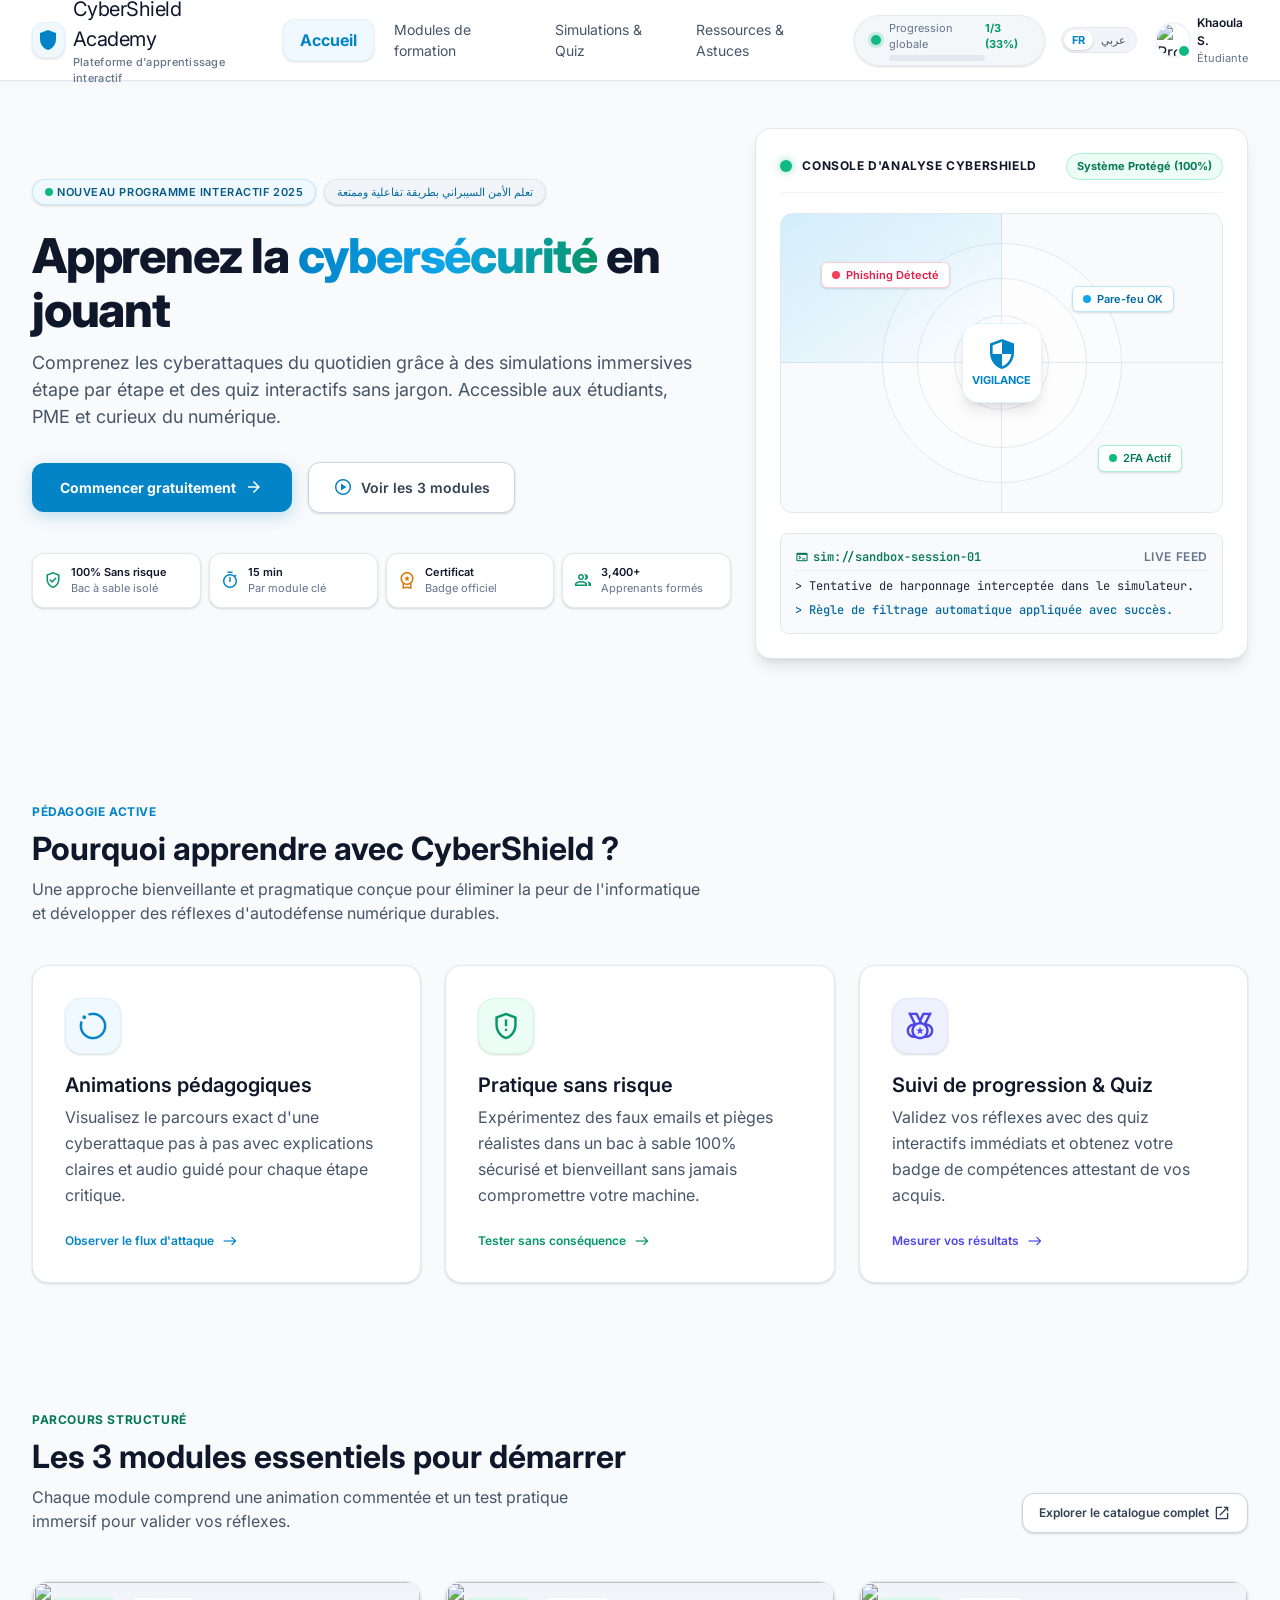
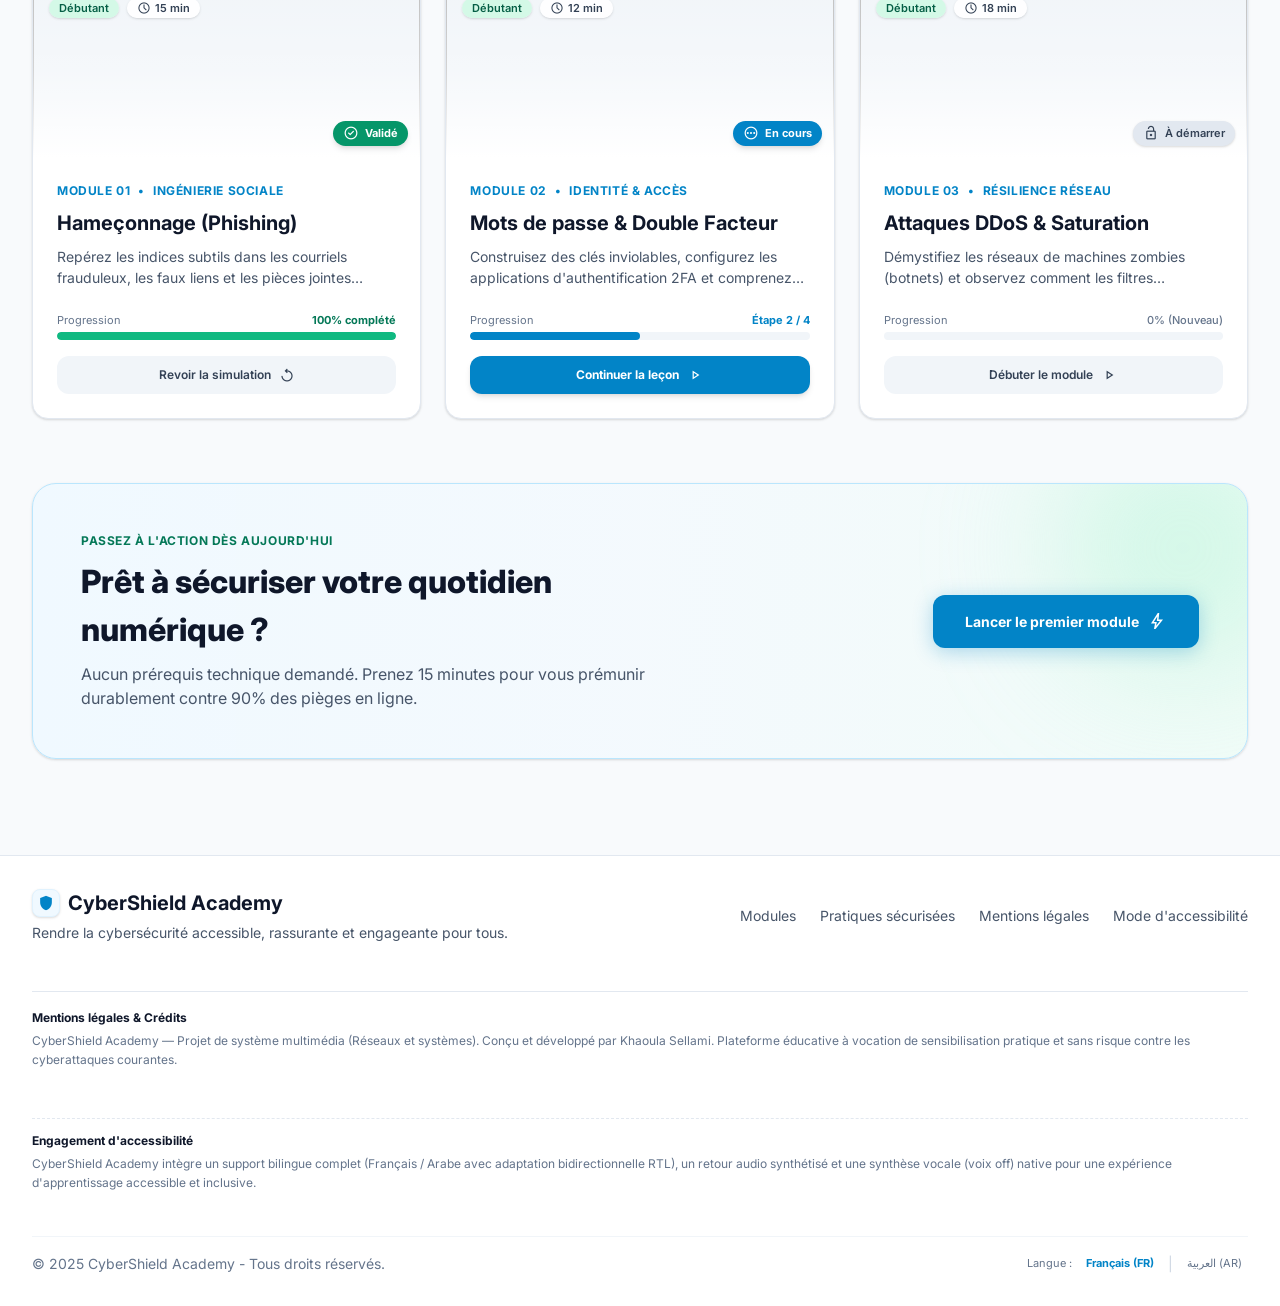
==== commit 89acd765: "feat: Update user names across multiple pages and improve HTML structure for readability" ====
--- a/accueil.html
+++ b/accueil.html
@@ -51,21 +51,25 @@
               data-path="accueil" href="index.html">Accueil</a>
             <a
               class="home-header-navigation-link"
-              data-path="modules-de-formation" href="modules.html">Modules de formation</a>
+              data-path="modules-de-formation" href="modules.html">Modules de
+              formation</a>
             <a
               class="home-header-navigation-link"
-              data-path="simulations-et-quiz" href="simulation.html">Simulations &amp;
+              data-path="simulations-et-quiz" href="simulation.html">Simulations
+              &amp;
               Quiz</a>
             <a
               class="home-header-navigation-link"
-              data-path="ressources-et-astuces" href="modules.html#ressources">Ressources &amp;
+              data-path="ressources-et-astuces"
+              href="ressources.html">Ressources &amp;
               Astuces</a>
           </nav>
         </div>
         <div class="home-header-content-row-3">
           <!-- Progress Capsule -->
           <div
-            class="home-progress-capsule-content-card hidden" data-progress-capsule>
+            class="home-progress-capsule-content-card hidden"
+            data-progress-capsule>
             <div class="home-progress-capsule-content-row">
               <div
                 class="home-progress-capsule-content-card-2"></div>
@@ -83,7 +87,8 @@
               </div>
               <div class="home-progress-capsule-content-card-4">
                 <div
-                  class="home-progress-capsule-content-card-5" data-progress-bar style="width:0%"></div>
+                  class="home-progress-capsule-content-card-5" data-progress-bar
+                  style="width:0%"></div>
               </div>
             </div>
           </div>
@@ -106,12 +111,9 @@
               <span
                 class="home-user-avatar-status-badge"></span>
             </div>
-            <div class="home-user-avatar-content-stack hidden">
-              <span
-                class="home-user-avatar-eyebrow">Sarah
-                B.</span>
-              <span
-                class="home-user-avatar-eyebrow-2">Étudiante</span>
+            <div class="home-user-avatar-content-stack">
+              <span class="home-user-avatar-eyebrow">Khaoula S.</span>
+              <span class="home-user-avatar-eyebrow-2">Étudiante</span>
             </div>
           </div>
         </div>
@@ -761,23 +763,38 @@
               data-path="modules-de-formation" href="modules.html">Modules</a>
             <a
               class="home-footer-content-link"
-              data-path="pratiques-securisees" href="modules.html#pratiques">Pratiques sécurisées</a>
+              data-path="pratiques-securisees"
+              href="modules.html#pratiques">Pratiques sécurisées</a>
             <a
               class="home-footer-content-link"
-              data-path="mentions-legales" href="index.html#mentions">Mentions légales</a>
+              data-path="mentions-legales" href="index.html#mentions">Mentions
+              légales</a>
             <a
               class="home-footer-content-link"
-              data-path="mode-daccessibilite" href="index.html#accessibilite">Mode d'accessibilité</a>
+              data-path="mode-daccessibilite"
+              href="index.html#accessibilite">Mode d'accessibilité</a>
           </div>
         </div>
         <!-- Mentions légales & Accessibilité Anchor Targets -->
-        <div id="mentions" style="padding:1rem 0;border-top:1px solid #e2e8f0;margin-top:1rem;font-size:12px;color:#64748b;line-height:1.6;">
-          <strong style="color:#0f172a;display:block;margin-bottom:0.25rem;">Mentions légales &amp; Crédits</strong>
-          CyberShield Academy — Projet de système multimédia (Réseaux et systèmes). Conçu et développé par Khaoula Sellami. Plateforme éducative à vocation de sensibilisation pratique et sans risque contre les cyberattaques courantes.
+        <div id="mentions"
+          style="padding:1rem 0;border-top:1px solid #e2e8f0;margin-top:1rem;font-size:12px;color:#64748b;line-height:1.6;">
+          <strong
+            style="color:#0f172a;display:block;margin-bottom:0.25rem;">Mentions
+            légales &amp; Crédits</strong>
+          CyberShield Academy — Projet de système multimédia (Réseaux et
+          systèmes). Conçu et développé par Khaoula Sellami. Plateforme
+          éducative à vocation de sensibilisation pratique et sans risque contre
+          les cyberattaques courantes.
         </div>
-        <div id="accessibilite" style="padding:0.75rem 0;border-top:1px dashed #e2e8f0;font-size:12px;color:#64748b;line-height:1.6;">
-          <strong style="color:#0f172a;display:block;margin-bottom:0.25rem;">Engagement d'accessibilité</strong>
-          CyberShield Academy intègre un support bilingue complet (Français / Arabe avec adaptation bidirectionnelle RTL), un retour audio synthétisé et une synthèse vocale (voix off) native pour une expérience d'apprentissage accessible et inclusive.
+        <div id="accessibilite"
+          style="padding:0.75rem 0;border-top:1px dashed #e2e8f0;font-size:12px;color:#64748b;line-height:1.6;">
+          <strong
+            style="color:#0f172a;display:block;margin-bottom:0.25rem;">Engagement
+            d'accessibilité</strong>
+          CyberShield Academy intègre un support bilingue complet (Français /
+          Arabe avec adaptation bidirectionnelle RTL), un retour audio
+          synthétisé et une synthèse vocale (voix off) native pour une
+          expérience d'apprentissage accessible et inclusive.
         </div>
         <div
           class="home-footer-content-stack-4">
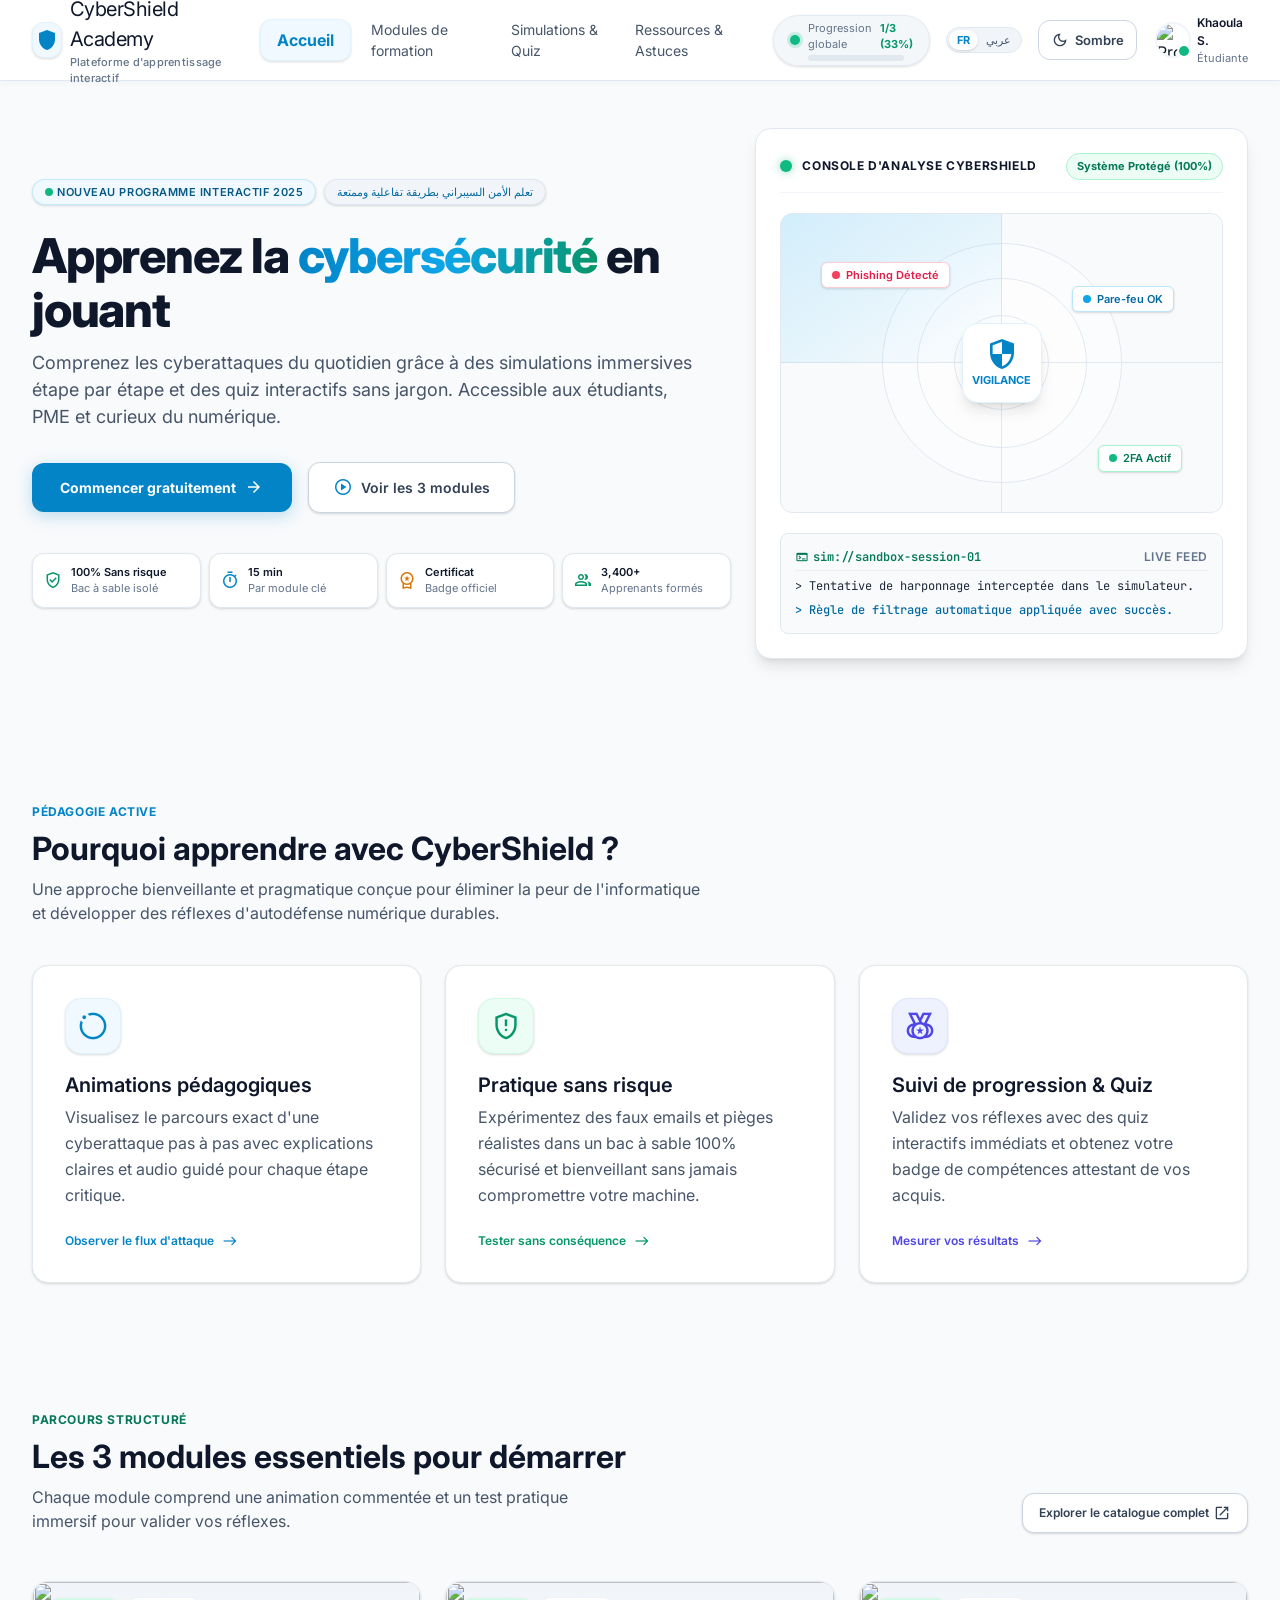
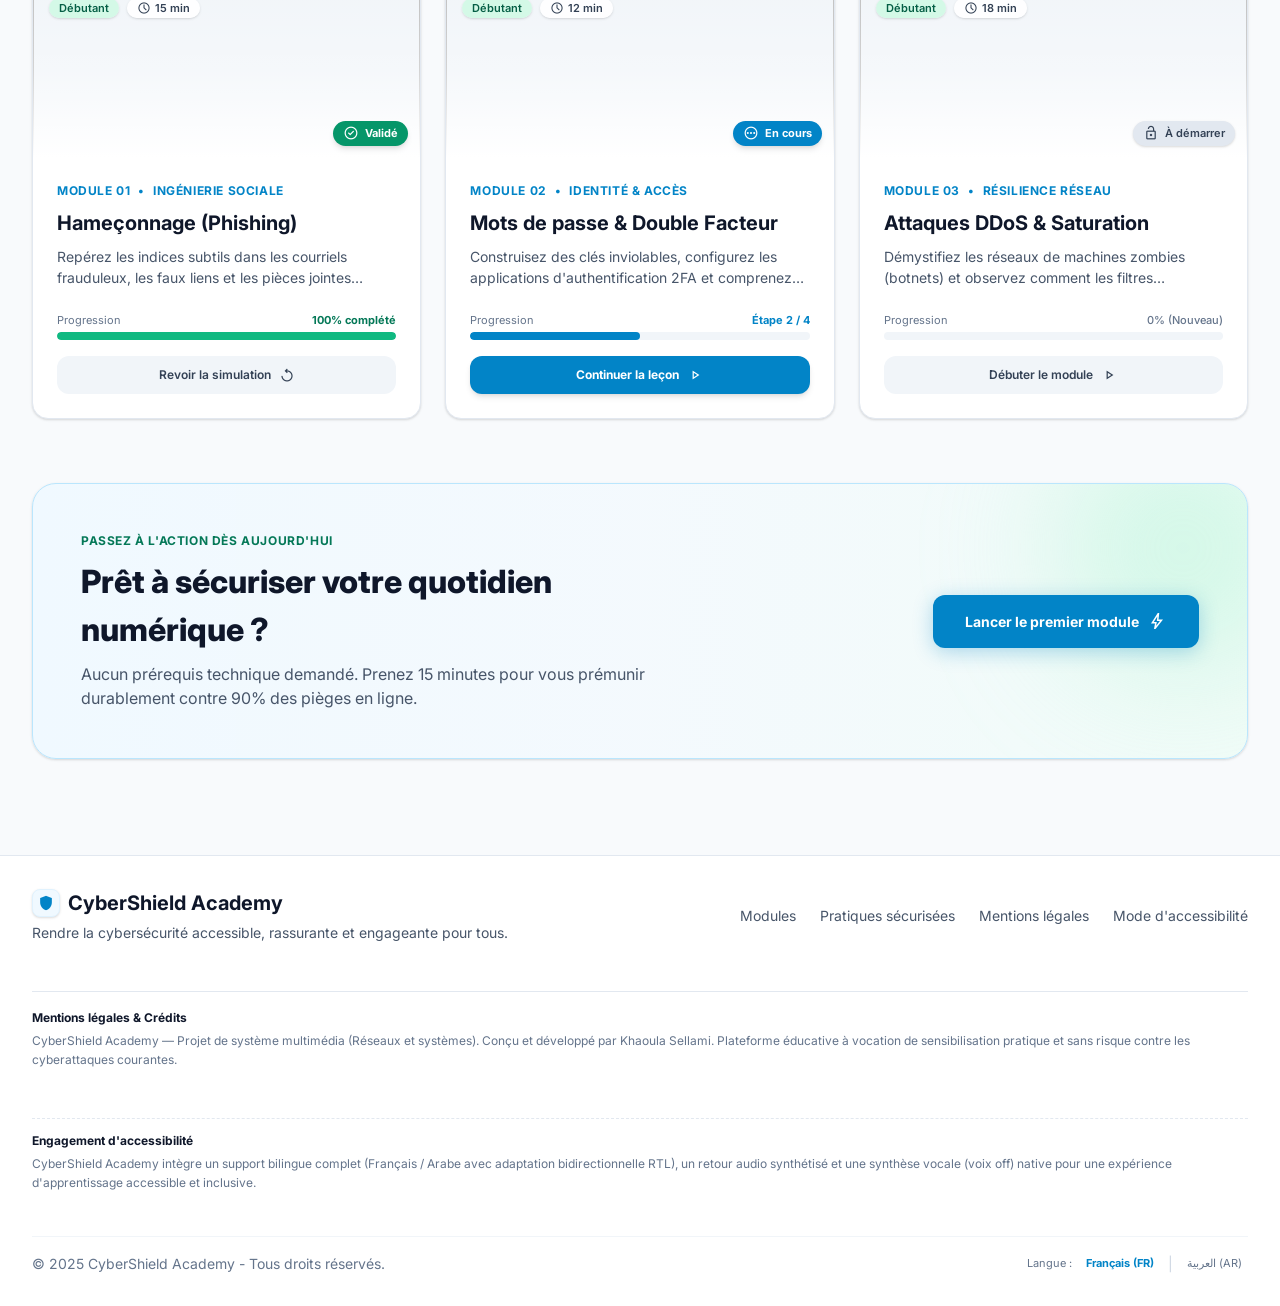
==== commit deeaffcc: "feat: Add theme toggle functionality and implement dark mode support across the site" ====
--- a/accueil.html
+++ b/accueil.html
@@ -103,6 +103,8 @@
               data-language="ar" type="button">عربي</button>
           </div>
           <!-- User Avatar -->
+
+          <button class="theme-toggle" data-theme-toggle type="button" aria-pressed="false" aria-label="Switch to dark mode"><span class="material-symbols-outlined" data-theme-icon aria-hidden="true">dark_mode</span><span data-theme-label>Sombre</span></button>
           <div class="home-user-avatar-content-row">
             <div class="home-user-avatar-content-row-2">
               <img alt="Profile"
@@ -818,4 +820,5 @@
     <script src="js/audio.js"></script>
     <script src="js/progress.js"></script>
     <script src="js/language-toggle.js"></script>
+    <script src="js/theme-toggle.js"></script>
   </body></html>
--- a/css/global.css
+++ b/css/global.css
@@ -10287,3 +10287,92 @@
     width: 90% !important;
   }
 }
+
+/* Theme toggle */
+.theme-toggle {
+  display: inline-flex;
+  flex: 0 0 auto;
+  align-items: center;
+  justify-content: center;
+  gap: 0.4rem;
+  min-height: 2.5rem;
+  padding: 0.45rem 0.75rem;
+  border: 1px solid #cbd5e1;
+  border-radius: 0.75rem;
+  background: #fff;
+  color: #334155;
+  font-size: 0.8125rem;
+  font-weight: 600;
+  line-height: 1;
+  transition: background-color 150ms ease, border-color 150ms ease, color 150ms ease;
+}
+
+.theme-toggle:hover {
+  background: #f1f5f9;
+}
+
+.theme-toggle .material-symbols-outlined {
+  font-size: 1.125rem;
+}
+
+.theme-toggle:focus-visible {
+  outline: 3px solid #38bdf8;
+  outline-offset: 2px;
+}
+
+html[data-theme="dark"] body {
+  background-color: #0f172a !important;
+  color: #e2e8f0 !important;
+  color-scheme: dark;
+}
+
+html[data-theme="dark"] body :is(h1, h2, h3, h4, h5, h6, p, li, label, dt, dd, figcaption, blockquote, [class*="page-title"], [class*="section-title"], [class*="body-copy"], [class*="eyebrow"], [class*="inline-text"], [class*="card-title"]) {
+  color: #e2e8f0 !important;
+}
+
+html[data-theme="dark"] body :is(a:not([aria-current="page"]), [class*="navigation-link"], [class*="navigation-content-link"]) {
+  color: #cbd5e1 !important;
+}
+
+html[data-theme="dark"] body :is(header, footer, [class*="content-card"], [class*="panel"], [class*="answer-option"], [class*="step-card"], [class*="certificate-preview"], [class*="content-container"]):not([class*="ambient"]):not([class*="glow"]):not([class*="progress-fill"]) {
+  background-color: #1e293b !important;
+  border-color: #334155 !important;
+  color: #e2e8f0 !important;
+}
+
+html[data-theme="dark"] body :is(input, select, textarea) {
+  background-color: #1e293b !important;
+  border-color: #475569 !important;
+  color: #f1f5f9 !important;
+}
+
+html[data-theme="dark"] body a:not([class*="content-link"]):hover,
+html[data-theme="dark"] body [class*="navigation-link"]:hover {
+  color: #7dd3fc !important;
+}
+
+html[data-theme="dark"] .theme-toggle {
+  background: #1e293b;
+  border-color: #475569;
+  color: #e2e8f0;
+}
+
+html[data-theme="dark"] .theme-toggle:hover {
+  background: #334155;
+}
+
+@media (max-width: 640px) {
+  .theme-toggle {
+    width: 2.5rem;
+    padding: 0.45rem;
+  }
+
+  .theme-toggle [data-theme-label] {
+    position: absolute;
+    width: 1px;
+    height: 1px;
+    overflow: hidden;
+    clip: rect(0, 0, 0, 0);
+    white-space: nowrap;
+  }
+}
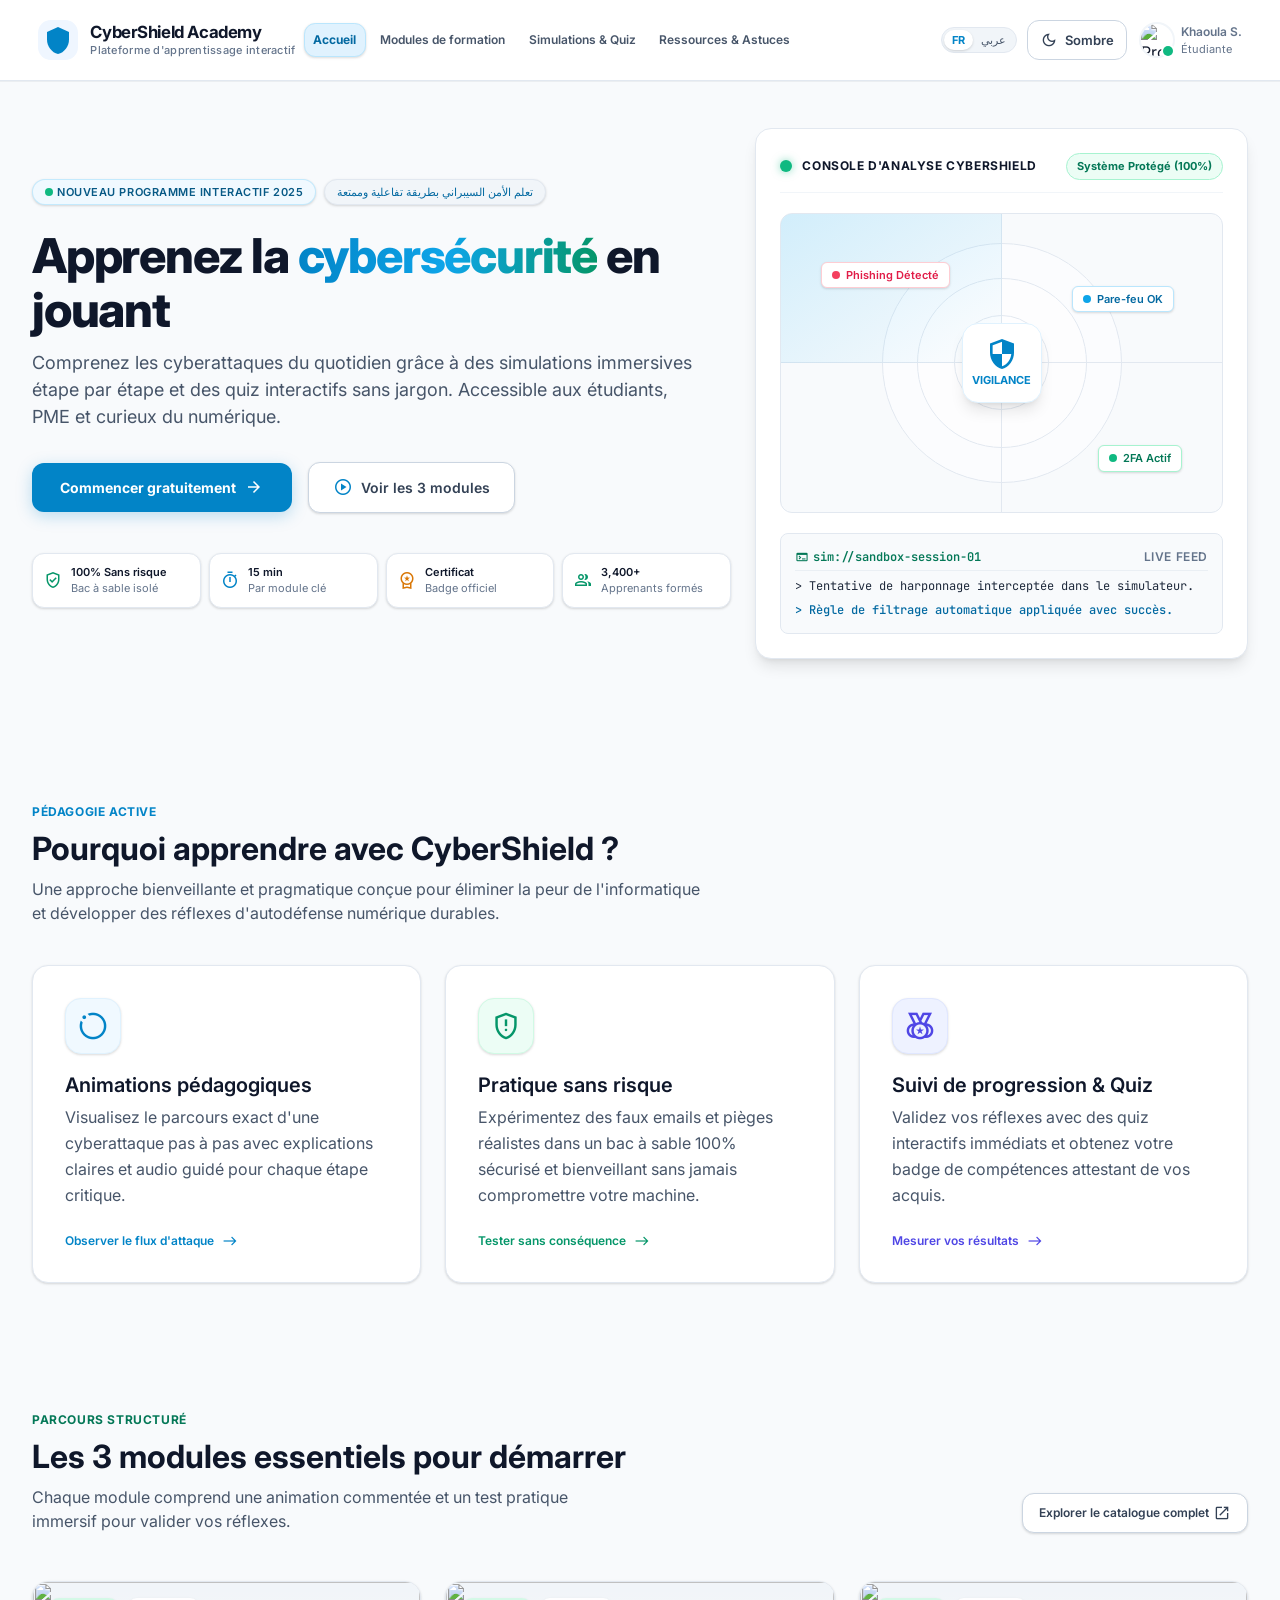
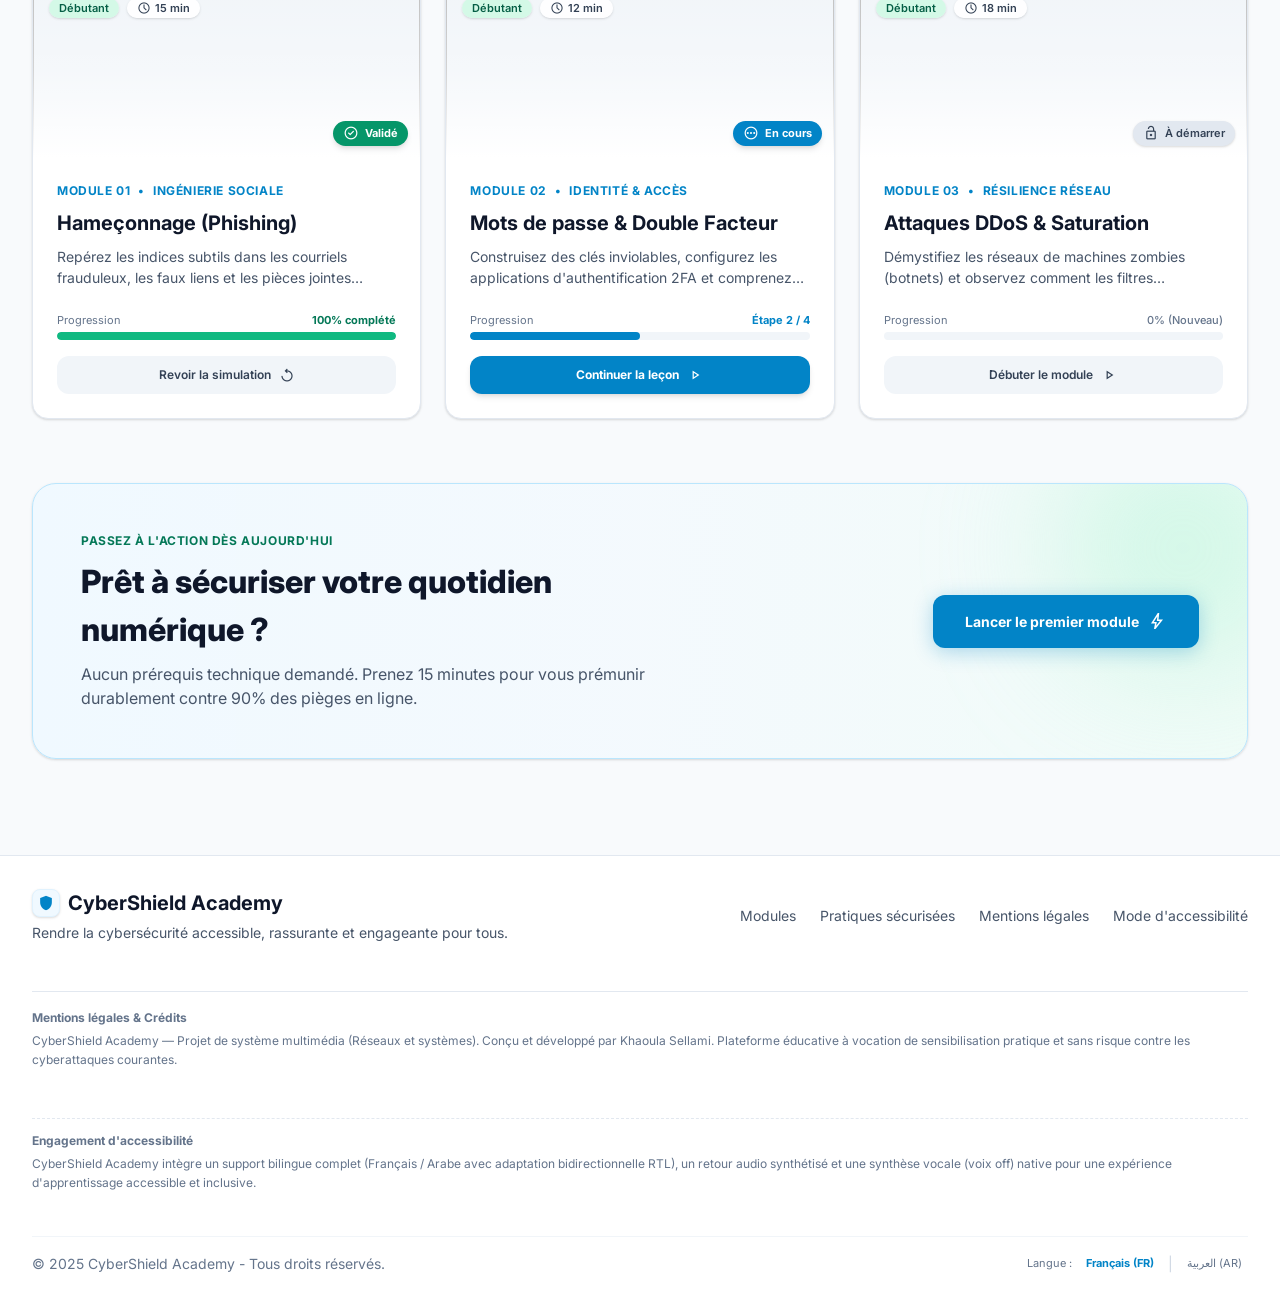
==== commit 8452e10f: "Refactor header logo and enhance resource page filter functionality - Replaced the header icon with " ====
--- a/accueil.html
+++ b/accueil.html
@@ -30,11 +30,9 @@
         <div class="home-header-content-row-2">
           <a class="home-header-brand-link hover-group"
             data-path="accueil" href="index.html">
-            <div
-              class="home-header-content-card">
-              <span
-                class="home-header-icon material-symbols-outlined icon-filled">shield</span>
-            </div>
+            <img alt="CyberShield Academy Logo"
+              class="home-header-image"
+              src="assets/images/cybershield-logo.svg" />
             <div class="home-header-content-stack">
               <span
                 class="home-header-inline-text">CyberShield
@@ -781,7 +779,7 @@
         <div id="mentions"
           style="padding:1rem 0;border-top:1px solid #e2e8f0;margin-top:1rem;font-size:12px;color:#64748b;line-height:1.6;">
           <strong
-            style="color:#0f172a;display:block;margin-bottom:0.25rem;">Mentions
+            style="display:block;margin-bottom:0.25rem;">Mentions
             légales &amp; Crédits</strong>
           CyberShield Academy — Projet de système multimédia (Réseaux et
           systèmes). Conçu et développé par Khaoula Sellami. Plateforme
@@ -791,7 +789,7 @@
         <div id="accessibilite"
           style="padding:0.75rem 0;border-top:1px dashed #e2e8f0;font-size:12px;color:#64748b;line-height:1.6;">
           <strong
-            style="color:#0f172a;display:block;margin-bottom:0.25rem;">Engagement
+            style="display:block;margin-bottom:0.25rem;">Engagement
             d'accessibilité</strong>
           CyberShield Academy intègre un support bilingue complet (Français /
           Arabe avec adaptation bidirectionnelle RTL), un retour audio
--- a/css/global.css
+++ b/css/global.css
@@ -10289,6 +10289,32 @@
 }
 
 /* Theme toggle */
+:root {
+  --theme-background: #f8fafc;
+  --theme-surface: #ffffff;
+  --theme-surface-low: #f1f5f9;
+  --theme-surface-high: #f8fafc;
+  --theme-surface-highest: #e2e8f0;
+  --theme-text: #0f172a;
+  --theme-text-muted: #64748b;
+  --theme-border: #e2e8f0;
+  --theme-primary: #0284c7;
+  --theme-secondary: #059669;
+}
+
+html[data-theme="dark"] {
+  --theme-background: #09111f;
+  --theme-surface: #101b2c;
+  --theme-surface-low: #0d1726;
+  --theme-surface-high: #17263b;
+  --theme-surface-highest: #22344b;
+  --theme-text: #e7eefb;
+  --theme-text-muted: #afc0d5;
+  --theme-border: #2c4058;
+  --theme-primary: #74e6f4;
+  --theme-secondary: #70ddb0;
+}
+
 .theme-toggle {
   display: inline-flex;
   flex: 0 0 auto;
@@ -10320,45 +10346,603 @@
   outline-offset: 2px;
 }
 
+/* ============================================================
+   DARK MODE — comprehensive theme overrides
+   ============================================================ */
+
+/* --- Base & layout ----------------------------------------- */
 html[data-theme="dark"] body {
-  background-color: #0f172a !important;
-  color: #e2e8f0 !important;
+  background-color: var(--theme-background) !important;
+  color: var(--theme-text) !important;
   color-scheme: dark;
 }
 
-html[data-theme="dark"] body :is(h1, h2, h3, h4, h5, h6, p, li, label, dt, dd, figcaption, blockquote, [class*="page-title"], [class*="section-title"], [class*="body-copy"], [class*="eyebrow"], [class*="inline-text"], [class*="card-title"]) {
-  color: #e2e8f0 !important;
-}
-
-html[data-theme="dark"] body :is(a:not([aria-current="page"]), [class*="navigation-link"], [class*="navigation-content-link"]) {
-  color: #cbd5e1 !important;
-}
-
-html[data-theme="dark"] body :is(header, footer, [class*="content-card"], [class*="panel"], [class*="answer-option"], [class*="step-card"], [class*="certificate-preview"], [class*="content-container"]):not([class*="ambient"]):not([class*="glow"]):not([class*="progress-fill"]) {
-  background-color: #1e293b !important;
-  border-color: #334155 !important;
-  color: #e2e8f0 !important;
-}
-
-html[data-theme="dark"] body :is(input, select, textarea) {
-  background-color: #1e293b !important;
-  border-color: #475569 !important;
-  color: #f1f5f9 !important;
+html[data-theme="dark"] body :is(main,
+  [class*="main-content-main-content"],
+  [class*="top-navigation-main-content"]) {
+  background-color: var(--theme-background) !important;
+}
+
+/* --- Typography -------------------------------------------- */
+html[data-theme="dark"] body :is(
+  h1, h2, h3, h4, h5, h6,
+  [class*="page-title"],
+  [class*="section-title"],
+  [class*="card-title"],
+  [class*="inline-text"]
+):not([class*="eyebrow"]):not([class*="body-copy"]):not([class*="description"]) {
+  color: var(--theme-text) !important;
+}
+
+html[data-theme="dark"] body :is(
+  p, li, label, dt, dd, figcaption, blockquote
+) {
+  color: var(--theme-text-muted) !important;
+}
+
+html[data-theme="dark"] body :is(
+  [class*="eyebrow"],
+  [class*="body-copy"],
+  [class*="description"],
+  [class*="subtitle"],
+  [class*="muted"]
+) {
+  color: var(--theme-text-muted) !important;
+}
+
+/* --- Surface / Card backgrounds ----------------------------- */
+html[data-theme="dark"] body :is(
+  header, footer,
+  [class*="content-card"],
+  [class*="module-card"],
+  [class*="panel"],
+  [class*="answer-option"],
+  [class*="step-card"],
+  [class*="certificate-preview"],
+  [class*="email-client"],
+  [class*="webmail"],
+  [class*="mockup"],
+  [class*="simulation-player"],
+  [class*="player-frame"],
+  [class*="visual-context-strip"],
+  [class*="ticker"],
+  [class*="toolbar"],
+  [class*="quick-action-grid"],
+  [class*="content-container"]
+):not([class*="ambient"]):not([class*="glow-field"]):not([class*="glow-backdrop"]):not([class*="progress-fill"]):not([class*="button"]) {
+  background-color: var(--theme-surface) !important;
+  border-color: var(--theme-border) !important;
+  color: var(--theme-text) !important;
+}
+
+/* Slightly elevated surfaces (sub-headers, toolbars) */
+html[data-theme="dark"] body :is(
+  [class*="mail-client-header-bar"],
+  [class*="mail-envelope-details"],
+  [class*="email-header-fields"],
+  [class*="player-top-status-header"],
+  [class*="action-bottom"],
+  [class*="bilingual-audio-track-switcher-content-card"]
+) {
+  background-color: var(--theme-surface-high) !important;
+  border-color: var(--theme-border) !important;
+  color: var(--theme-text) !important;
+}
+
+html[data-theme="dark"] body :is(
+  [class*="content-card"],
+  [class*="module-card"],
+  [class*="panel"],
+  [class*="answer-option"],
+  [class*="step-card"],
+  [class*="mockup"],
+  [class*="email-client"],
+  [class*="webmail"],
+  [class*="simulation-player"],
+  [class*="player-frame"]
+):is([class*="header"], [class*="top"], [class*="high"], [class*="toolbar"]) {
+  background-color: var(--theme-surface-high) !important;
+}
+
+/* --- Navigation active / current link ---------------------- */
+html[data-theme="dark"] body :is(
+  [class*="header-content-link"],
+  [class*="navigation-content-link"]
+) {
+  background-color: var(--theme-surface-high) !important;
+  border-color: var(--theme-border) !important;
+  color: var(--theme-primary) !important;
+}
+
+/* Navigation links (non-active) */
+html[data-theme="dark"] body :is(
+  [class*="navigation-link"],
+  [class*="content-link"]
+) {
+  color: var(--theme-text-muted) !important;
 }
 
 html[data-theme="dark"] body a:not([class*="content-link"]):hover,
 html[data-theme="dark"] body [class*="navigation-link"]:hover {
-  color: #7dd3fc !important;
-}
-
+  color: var(--theme-primary) !important;
+}
+
+/* --- Form controls ----------------------------------------- */
+html[data-theme="dark"] body :is(input, select, textarea) {
+  background-color: var(--theme-surface-low) !important;
+  border-color: var(--theme-border) !important;
+  color: var(--theme-text) !important;
+  caret-color: var(--theme-primary);
+}
+
+html[data-theme="dark"] body input::placeholder,
+html[data-theme="dark"] body textarea::placeholder {
+  color: var(--theme-text-muted) !important;
+}
+
+/* --- Buttons & interactive chips --------------------------- */
+html[data-theme="dark"] body :is(
+  button, [role="button"],
+  [class*="filter-chip"],
+  [class*="category-filter"],
+  [class*="playback-navigation-buttons"]
+) {
+  border-color: var(--theme-border);
+}
+
+html[data-theme="dark"] body :is(
+  [class*="status-badge"],
+  [class*="badge-card"],
+  [class*="status-pill"],
+  [class*="language-switcher-content-card"],
+  [class*="site-header-content-card-6"],
+  [class*="top-navigation-content-card-6"],
+  [class*="filter-chip"],
+  [class*="category-filter"],
+  [class*="option-"][class*="button"],
+  [class*="action-control-group-button"],
+  [class*="playback-navigation-buttons-button"],
+  [class*="voiceover-status-pill-button"],
+  [class*="bilingual-audio-track-switcher-button"],
+  [class*="retake-quiz-button"],
+  [class*="site-header-button"],
+  [class*="top-navigation-button"]
+) {
+  background-color: var(--theme-surface-high) !important;
+  border-color: var(--theme-border) !important;
+  color: var(--theme-text) !important;
+}
+
+html[data-theme="dark"] body .filter-chip.is-active {
+  background-color: rgba(138, 235, 255, 0.12) !important;
+  border-color: var(--theme-primary) !important;
+  color: var(--theme-primary) !important;
+}
+
+html[data-theme="dark"] body :is(
+  .home-language-switcher-button,
+  .home-language-switcher-button-2,
+  [class*="site-header-button"],
+  [class*="top-navigation-button"]
+):is(.is-active, [aria-pressed="true"], [aria-current="true"]) {
+  background-color: rgba(138, 235, 255, 0.12) !important;
+  color: var(--theme-primary) !important;
+}
+
+/* --- Primary CTA buttons ----------------------------------- */
+html[data-theme="dark"] body .home-ctas-navigation-link,
+html[data-theme="dark"] body .results-main-advance-cta-button-navigation-link {
+  background-color: #0369a1 !important;
+  color: #fff !important;
+}
+
+html[data-theme="dark"] body .home-ctas-navigation-link-2,
+html[data-theme="dark"] body .home-preview-of-the-3-modules-navigation-link,
+html[data-theme="dark"] body .results-retake-quiz-button-button {
+  background-color: var(--theme-surface-high) !important;
+  border-color: var(--theme-border) !important;
+  color: var(--theme-text) !important;
+}
+
+html[data-theme="dark"] body .modules-footer-cta-navigation-link {
+  background-color: rgba(78, 222, 163, 0.12) !important;
+  border-color: rgba(78, 222, 163, 0.35) !important;
+  color: var(--theme-secondary) !important;
+}
+
+/* --- Icon tints -------------------------------------------- */
+html[data-theme="dark"] body :is([class*="icon"], .material-symbols-outlined) {
+  color: var(--theme-primary);
+}
+
+/* Coloured semantic icons keep their accent colour */
+html[data-theme="dark"] body :is(
+  [class*="secondary"],
+  [class*="success"],
+  [class*="completed"],
+  [class*="correct"],
+  [class*="validated"],
+  [class*="valid"]
+) {
+  color: var(--theme-secondary) !important;
+}
+
+html[data-theme="dark"] body :is(
+  [class*="error"],
+  [class*="incorrect"],
+  [class*="warning"],
+  [class*="danger"]
+) {
+  color: #ffb4ab !important;
+}
+
+/* --- Border resets for mixed containers -------------------- */
+html[data-theme="dark"] body :is(
+  [class*="content-card"],
+  [class*="module-card"],
+  [class*="panel"],
+  [class*="answer-option"],
+  [class*="step-card"],
+  [class*="mockup"],
+  [class*="email-client"],
+  [class*="webmail"],
+  [class*="player-frame"],
+  [class*="toolbar"],
+  [class*="content-row"],
+  [class*="content-stack"]
+):not([class*="glow-field"]):not([class*="glow-backdrop"]):not([class*="ambient"]):not([class*="progress"]):not([class*="accent"]):not([class*="badge"]) {
+  border-color: var(--theme-border) !important;
+}
+
+/* --- Quiz interactive states ------------------------------- */
+html[data-theme="dark"] body #answers-container button.is-selected {
+  background-color: rgba(138, 235, 255, 0.12) !important;
+  border-color: var(--theme-primary) !important;
+  color: var(--theme-primary) !important;
+}
+
+html[data-theme="dark"] body :is(
+  [class*="answer-option"],
+  [class*="option-"][class*="button"],
+  [class*="action-control-group-button"],
+  [class*="playback-navigation-buttons-button"],
+  [class*="retake-quiz-button"],
+  [class*="bilingual-audio-track-switcher-button"]
+):hover {
+  background-color: var(--theme-surface-high) !important;
+  border-color: var(--theme-primary) !important;
+  color: var(--theme-primary) !important;
+}
+
+html[data-theme="dark"] body :is(
+  [class*="answer-option"],
+  [class*="option-"][class*="button"],
+  [class*="quiz-answer-option"]
+).is-selected,
+html[data-theme="dark"] body :is(
+  [class*="answer-option"],
+  [class*="option-"][class*="button"],
+  [class*="quiz-answer-option"]
+).is-selected * {
+  background-color: rgba(138, 235, 255, 0.12) !important;
+  border-color: var(--theme-primary) !important;
+  color: var(--theme-primary) !important;
+}
+
+/* --- Simulation step states -------------------------------- */
+html[data-theme="dark"] body [class*="step-card"].is-active,
+html[data-theme="dark"] body [class*="simulation-step-"].is-active {
+  background-color: rgba(138, 235, 255, 0.10) !important;
+  border-color: var(--theme-primary) !important;
+}
+
+html[data-theme="dark"] body [class*="step-card"].is-completed,
+html[data-theme="dark"] body [class*="simulation-step-"].is-completed {
+  background-color: rgba(78, 222, 163, 0.10) !important;
+  border-color: var(--theme-secondary) !important;
+}
+
+/* --- Glow / ambient overlays (inverted in dark mode) ------- */
+html[data-theme="dark"] body .home-subtle-ambient-glow-field-content-container {
+  background-image: radial-gradient(ellipse 80% 50% at 50% 0%, rgba(138, 235, 255, 0.05), transparent 70%) !important;
+}
+
+html[data-theme="dark"] body .home-top-ambient-glow-field-content-card {
+  background-color: rgba(8, 50, 100, 0.5) !important;
+}
+
+html[data-theme="dark"] body .home-top-ambient-glow-field-content-card-2 {
+  background-color: rgba(20, 83, 70, 0.4) !important;
+}
+
+html[data-theme="dark"] body .home-right-column-interactive-attack-rada-content-card {
+  background-image: linear-gradient(to top right, rgba(8,50,100,0.6), rgba(8,19,39,0.8), rgba(14,55,45,0.5)) !important;
+}
+
+/* --- Home hero right panel --------------------------------- */
+html[data-theme="dark"] body .home-right-column-interactive-attack-rada-content-card-2 {
+  background-color: var(--theme-surface) !important;
+  border-color: var(--theme-border) !important;
+  box-shadow: 0 10px 30px rgba(0, 0, 0, 0.5) !important;
+}
+
+html[data-theme="dark"] body .home-simulated-radar-header-content-row {
+  border-color: var(--theme-border) !important;
+}
+
+/* Radar rings */
+html[data-theme="dark"] body :is(
+  .home-radial-grid-rings-content-card,
+  .home-radial-grid-rings-content-card-2,
+  .home-radial-grid-rings-content-card-3
+) {
+  border-color: rgba(138, 235, 255, 0.12) !important;
+}
+
+html[data-theme="dark"] body :is(
+  .home-crosshair-lines-content-container,
+  .home-crosshair-lines-content-container-2
+) {
+  background-color: rgba(138, 235, 255, 0.08) !important;
+}
+
+/* Terminal ticker */
+html[data-theme="dark"] body .home-terminal-diagnostic-activity-ticker-content-card {
+  background-color: rgba(0, 10, 20, 0.85) !important;
+  border-color: rgba(138, 235, 255, 0.2) !important;
+}
+
+/* --- Header ------------------------------------------------ */
+html[data-theme="dark"] body .home-header-site-header,
+html[data-theme="dark"] body [class*="site-header"],
+html[data-theme="dark"] body [class*="top-navigation-site-header"] {
+  background-color: rgba(8, 19, 39, 0.97) !important;
+  border-color: var(--theme-border) !important;
+  box-shadow: 0 1px 12px rgba(0, 0, 0, 0.4) !important;
+}
+
+html[data-theme="dark"] body .home-header-content-card {
+  background-color: var(--theme-surface-high) !important;
+  border-color: var(--theme-border) !important;
+}
+
+/* --- Language / footer buttons ----------------------------- */
+html[data-theme="dark"] body .home-language-switcher-content-card,
+html[data-theme="dark"] body [class*="language-switcher-content-card"] {
+  background-color: var(--theme-surface-high) !important;
+  border-color: var(--theme-border) !important;
+}
+
+html[data-theme="dark"] body .home-language-switcher-button {
+  background-color: var(--theme-surface-highest) !important;
+  color: var(--theme-primary) !important;
+}
+
+html[data-theme="dark"] body .home-language-switcher-button-2 {
+  color: var(--theme-text-muted) !important;
+}
+
+/* --- Trust bar cards --------------------------------------- */
+html[data-theme="dark"] body [class*="trust-and-credibility-bar-content-card"] {
+  background-color: var(--theme-surface) !important;
+  border-color: var(--theme-border) !important;
+}
+
+/* --- Progress bars ----------------------------------------- */
+html[data-theme="dark"] body [class*="progress-capsule-content-card-4"],
+html[data-theme="dark"] body [class*="progress-bar-content-card"]:not([class*="progress-bar-content-card-2"]):not([class*="progress-bar-content-card-3"]):not([class*="progress-bar-content-card-4"]) {
+  background-color: var(--theme-surface-high) !important;
+}
+
+html[data-theme="dark"] body [class*="progress-capsule-content-card"] {
+  background-color: rgba(31, 42, 63, 0.8) !important;
+  border-color: var(--theme-border) !important;
+}
+
+/* --- Hero "live pill" & bilingual tag ---------------------- */
+html[data-theme="dark"] body .home-live-program-pill-and-bilingual-prev-content-card {
+  background-color: rgba(138, 235, 255, 0.08) !important;
+  border-color: rgba(138, 235, 255, 0.2) !important;
+}
+
+html[data-theme="dark"] body .home-live-program-pill-and-bilingual-prev-content-card-2 {
+  background-color: var(--theme-surface-high) !important;
+  border-color: var(--theme-border) !important;
+  color: var(--theme-text-muted) !important;
+}
+
+html[data-theme="dark"] body .home-live-program-pill-and-bilingual-prev-eyebrow {
+  color: var(--theme-primary) !important;
+}
+
+/* --- Benefit cards ----------------------------------------- */
+html[data-theme="dark"] body :is(
+  .home-benefit-card-1-content-card,
+  .home-benefit-card-2-content-card,
+  .home-benefit-card-3-content-card
+) {
+  background-color: var(--theme-surface) !important;
+  border-color: var(--theme-border) !important;
+}
+
+html[data-theme="dark"] body :is(
+  .home-benefit-card-1-content-card-2,
+  .home-benefit-card-2-content-card-2,
+  .home-benefit-card-3-content-card-2
+) {
+  background-color: var(--theme-surface-high) !important;
+  border-color: var(--theme-border) !important;
+}
+
+/* --- Module cards ------------------------------------------ */
+html[data-theme="dark"] body :is(
+  .home-module-1-hame-onnage-content-card,
+  .home-module-2-mots-de-passe-and-double-fa-content-card,
+  .home-module-3-attaques-ddos-and-saturatio-content-card
+) {
+  background-color: var(--theme-surface) !important;
+  border-color: var(--theme-border) !important;
+}
+
+html[data-theme="dark"] body .home-module-visual-header-content-container {
+  background-image: linear-gradient(to bottom, transparent 40%, var(--theme-surface)) !important;
+}
+
+/* Module progress bars background */
+html[data-theme="dark"] body .home-progress-bar-content-card {
+  background-color: var(--theme-surface-high) !important;
+}
+
+/* --- Quick CTA banner -------------------------------------- */
+html[data-theme="dark"] body .home-quick-call-to-action-banner-content-card {
+  background-color: var(--theme-surface) !important;
+  background-image: linear-gradient(110deg, rgba(14, 116, 144, 0.18), rgba(16, 27, 44, 0.92) 58%, rgba(5, 150, 105, 0.12)) !important;
+  border-color: var(--theme-border) !important;
+}
+
+html[data-theme="dark"] body .home-quick-call-to-action-banner-navigation-link {
+  background-color: #0369a1 !important;
+  color: #fff !important;
+}
+
+html[data-theme="dark"] body .modules-ambient-decorative-glow-content-card {
+  background-color: rgba(14, 116, 144, 0.2) !important;
+}
+
+html[data-theme="dark"] body .modules-ambient-decorative-glow-content-card-2 {
+  background-color: rgba(5, 150, 105, 0.16) !important;
+}
+
+html[data-theme="dark"] body .quiz-main-content-content-card {
+  background-color: rgba(14, 116, 144, 0.14) !important;
+}
+
+html[data-theme="dark"] body .quiz-main-content-content-card-2 {
+  background-color: rgba(5, 150, 105, 0.12) !important;
+}
+
+html[data-theme="dark"] body .results-celebration-top-ribbon-with-micro-gl-content-card {
+  background-color: rgba(14, 116, 144, 0.14) !important;
+}
+
+html[data-theme="dark"] body .results-celebration-top-ribbon-with-micro-gl-content-card-2 {
+  background-color: rgba(5, 150, 105, 0.12) !important;
+}
+
+html[data-theme="dark"] body .results-subtle-corner-accent-content-container {
+  background-image: linear-gradient(to bottom left, rgba(116, 230, 244, 0.12), transparent 70%) !important;
+}
+
+html[data-theme="dark"] body .simulation-primary-action-box-quiz-validation-content-card {
+  background-color: var(--theme-surface) !important;
+  background-image: linear-gradient(135deg, var(--theme-surface-high), var(--theme-surface)) !important;
+  border-color: var(--theme-border) !important;
+}
+
+html[data-theme="dark"] body .modules-interactive-snippet-preview-eyebrow-3,
+html[data-theme="dark"] body .results-hexagonal-shield-glow-backdrop-content-card-2 {
+  background-color: var(--theme-surface-high) !important;
+  border-color: var(--theme-border) !important;
+  color: var(--theme-primary) !important;
+}
+
+html[data-theme="dark"] body .simulation-interactive-tooltip-overlay-demonstr-inline-text-2 {
+  background-color: rgba(248, 113, 113, 0.14) !important;
+  border-color: rgba(248, 113, 113, 0.32) !important;
+  color: #fca5a5 !important;
+}
+
+/* --- Footer ----------------------------------------------- */
+html[data-theme="dark"] body .home-footer-site-footer,
+html[data-theme="dark"] body [class*="site-footer"] {
+  background-color: var(--theme-surface) !important;
+  border-color: var(--theme-border) !important;
+}
+
+html[data-theme="dark"] body .home-footer-content-card {
+  background-color: var(--theme-surface-high) !important;
+  border-color: var(--theme-border) !important;
+}
+
+/* Footer inline-styled elements override via attribute selector */
+html[data-theme="dark"] body #mentions,
+html[data-theme="dark"] body #accessibilite {
+  border-color: var(--theme-border) !important;
+  color: var(--theme-text-muted) !important;
+  background: transparent !important;
+}
+
+html[data-theme="dark"] body #mentions strong,
+html[data-theme="dark"] body #accessibilite strong {
+  color: var(--theme-text) !important;
+}
+
+/* --- Resources page inline-styled cards -------------------- */
+html[data-theme="dark"] body .resource-section > div > div[style*="background:#fff"],
+html[data-theme="dark"] body .resource-section a[style*="background:#fff"],
+html[data-theme="dark"] body [style*="background:#fff"],
+html[data-theme="dark"] body [style*="background: #fff"] {
+  background: var(--theme-surface) !important;
+  border-color: var(--theme-border) !important;
+}
+
+/* Glossary & resource card text */
+html[data-theme="dark"] body [style*="color:#0f172a"] {
+  color: var(--theme-text) !important;
+}
+
+html[data-theme="dark"] body [style*="color:#64748b"],
+html[data-theme="dark"] body [style*="color:#475569"],
+html[data-theme="dark"] body [style*="color:#334155"] {
+  color: var(--theme-text-muted) !important;
+}
+
+/* Resource card icon accent colours stay */
+html[data-theme="dark"] body [style*="border-top:1px solid #e2e8f0"],
+html[data-theme="dark"] body [style*="border-top: 1px solid #e2e8f0"] {
+  border-top-color: var(--theme-border) !important;
+}
+
+html[data-theme="dark"] body [style*="border-top:1px dashed #e2e8f0"],
+html[data-theme="dark"] body [style*="border-top: 1px dashed #e2e8f0"] {
+  border-top-color: var(--theme-border) !important;
+}
+
+/* Resource section filter buttons (inline-styled via JS) */
+html[data-theme="dark"] body [data-section-filter] {
+  background: var(--theme-surface-high) !important;
+  color: var(--theme-text) !important;
+  border-color: var(--theme-border) !important;
+}
+
+html[data-theme="dark"] body [data-section-filter][style*="background:#0284c7"],
+html[data-theme="dark"] body [data-section-filter][style*="background: #0284c7"],
+html[data-theme="dark"] body [data-section-filter].is-active {
+  background: #0e7490 !important;
+  border-color: transparent !important;
+  color: #fff !important;
+}
+
+/* Print button in ressources */
+html[data-theme="dark"] body [onclick="window.print()"] {
+  background: var(--theme-surface-high) !important;
+  border-color: var(--theme-border) !important;
+}
+
+/* --- Accueil / modules stat bar (inline-styled) ------------ */
+html[data-theme="dark"] body [style*="border-top:1px solid #e2e8f0"] {
+  border-top-color: var(--theme-border) !important;
+}
+
+/* --- Theme toggle button ----------------------------------- */
 html[data-theme="dark"] .theme-toggle {
-  background: #1e293b;
-  border-color: #475569;
-  color: #e2e8f0;
+  background: var(--theme-surface-high);
+  border-color: var(--theme-border);
+  color: var(--theme-text);
 }
 
 html[data-theme="dark"] .theme-toggle:hover {
-  background: #334155;
+  background: var(--theme-surface-highest);
 }
 
 @media (max-width: 640px) {
@@ -10376,3 +10960,341 @@
     white-space: nowrap;
   }
 }
+
+/* --- Dark theme visual polish -------------------------------- */
+html[data-theme="dark"] body {
+  background-image:
+    radial-gradient(ellipse at 12% 0%, rgba(31, 112, 145, 0.16), transparent 38%),
+    radial-gradient(ellipse at 100% 32%, rgba(22, 111, 91, 0.10), transparent 34%) !important;
+  background-attachment: fixed;
+}
+
+html[data-theme="dark"] body :is(h1, h2, h3, h4, h5, h6) {
+  letter-spacing: -0.025em;
+}
+
+html[data-theme="dark"] body :is(
+  [class*="content-card"],
+  [class*="module-card"],
+  [class*="answer-option"],
+  [class*="step-card"],
+  [class*="panel"]
+):not([class*="button"]):not([class*="glow-field"]):not([class*="glow-backdrop"]):not([class*="ambient"]):not([class*="progress"]) {
+  box-shadow: 0 1px 2px rgba(0, 0, 0, 0.16), inset 0 1px 0 rgba(220, 240, 255, 0.025);
+}
+
+html[data-theme="dark"] body :is(
+  button,
+  [role="button"],
+  input,
+  select,
+  textarea,
+  a
+):focus-visible {
+  outline: 2px solid var(--theme-primary);
+  outline-offset: 3px;
+}
+
+html[data-theme="dark"] body :is(input, select, textarea) {
+  accent-color: var(--theme-primary);
+}
+
+html[data-theme="dark"] body ::selection {
+  background: rgba(116, 230, 244, 0.28);
+  color: var(--theme-text);
+}
+
+html[data-theme="dark"] body .home-ctas-navigation-link,
+html[data-theme="dark"] body .results-main-advance-cta-button-navigation-link {
+  background-color: #0e7490 !important;
+  box-shadow: 0 8px 24px rgba(14, 116, 144, 0.22) !important;
+}
+
+@media (prefers-reduced-motion: no-preference) {
+  html[data-theme="dark"] body :is(
+    button,
+    [role="button"],
+    [class*="navigation-link"],
+    [class*="answer-option"],
+    [class*="filter-chip"]
+  ) {
+    transition:
+      background-color 160ms ease,
+      border-color 160ms ease,
+      color 160ms ease,
+      box-shadow 160ms ease,
+      transform 160ms ease;
+  }
+}
+
+/* --- Shared site header and navigation ---------------------- */
+body > header:is([class*="header-site-header"], [class*="top-navigation-site-header"]) {
+  background: rgba(255, 255, 255, 0.94);
+  border-color: #e2e8f0;
+  box-shadow: 0 1px 0 rgba(15, 23, 42, 0.05);
+  backdrop-filter: blur(20px);
+}
+
+body > header:is([class*="header-site-header"], [class*="top-navigation-site-header"]) > div[class*="content-row"] {
+  min-height: 5rem;
+  height: auto;
+  max-width: 1480px;
+  padding-inline: clamp(1rem, 3vw, 2.5rem);
+}
+
+body > header:is([class*="header-site-header"], [class*="top-navigation-site-header"]) [class*="brand-link"] {
+  flex: 0 0 auto;
+  gap: 0.75rem;
+}
+
+body > header:is([class*="header-site-header"], [class*="top-navigation-site-header"]) [class*="inline-text"] {
+  color: #0f172a;
+  font-size: 1.05rem;
+  font-weight: 700;
+  line-height: 1.2;
+}
+
+body > header:is([class*="header-site-header"], [class*="top-navigation-site-header"]) [class*="eyebrow"] {
+  color: #64748b;
+}
+
+body > header:is([class*="header-site-header"], [class*="top-navigation-site-header"]) [class*="brand-link"] > img,
+body > header:is([class*="header-site-header"], [class*="top-navigation-site-header"]) [class*="brand-link"] > [class*="content-card"] {
+  width: 2.5rem;
+  height: 2.5rem;
+  flex: 0 0 2.5rem;
+  border-radius: 0.8rem;
+  object-fit: contain;
+}
+
+body > header:is([class*="header-site-header"], [class*="top-navigation-site-header"]) [class*="content-row-3"] {
+  flex: 0 0 auto;
+  gap: 0.625rem;
+}
+
+body > header:is([class*="header-site-header"], [class*="top-navigation-site-header"]) nav[class*="primary-navigation"] {
+  align-items: center;
+  gap: 0.25rem;
+}
+
+body > header:is([class*="header-site-header"], [class*="top-navigation-site-header"]) nav[class*="primary-navigation"] a {
+  border: 1px solid transparent;
+  border-radius: 0.7rem;
+  color: #475569;
+  font-size: 0.8125rem;
+  font-weight: 600;
+  line-height: 1.2;
+  padding: 0.55rem 0.75rem;
+  white-space: nowrap;
+  transition: background-color 160ms ease, border-color 160ms ease, color 160ms ease;
+}
+
+body > header:is([class*="header-site-header"], [class*="top-navigation-site-header"]) nav[class*="primary-navigation"] a:hover {
+  background: #f1f5f9;
+  color: #0f172a;
+}
+
+body > header:is([class*="header-site-header"], [class*="top-navigation-site-header"]) nav[class*="primary-navigation"] a[aria-current="page"] {
+  background: #e0f2fe;
+  border-color: #bae6fd;
+  color: #0369a1;
+  font-weight: 700;
+}
+
+html[data-theme="dark"] body > header:is([class*="header-site-header"], [class*="top-navigation-site-header"]) {
+  background: rgba(13, 23, 38, 0.94);
+  border-color: var(--theme-border);
+  box-shadow: 0 1px 0 rgba(116, 230, 244, 0.08), 0 12px 32px rgba(0, 0, 0, 0.16);
+}
+
+html[data-theme="dark"] body > header:is([class*="header-site-header"], [class*="top-navigation-site-header"]) [class*="inline-text"] {
+  color: var(--theme-text);
+}
+
+html[data-theme="dark"] body > header:is([class*="header-site-header"], [class*="top-navigation-site-header"]) [class*="eyebrow"] {
+  color: var(--theme-text-muted);
+}
+
+html[data-theme="dark"] body > header:is([class*="header-site-header"], [class*="top-navigation-site-header"]) nav[class*="primary-navigation"] a {
+  background: transparent !important;
+  border-color: transparent !important;
+  color: var(--theme-text-muted) !important;
+}
+
+html[data-theme="dark"] body > header:is([class*="header-site-header"], [class*="top-navigation-site-header"]) nav[class*="primary-navigation"] a:hover {
+  background: var(--theme-surface-high) !important;
+  border-color: var(--theme-border) !important;
+  color: var(--theme-text) !important;
+}
+
+html[data-theme="dark"] body > header:is([class*="header-site-header"], [class*="top-navigation-site-header"]) nav[class*="primary-navigation"] a[aria-current="page"] {
+  background: rgba(116, 230, 244, 0.12) !important;
+  border-color: rgba(116, 230, 244, 0.24) !important;
+  color: var(--theme-primary) !important;
+}
+
+@media (min-width: 1024px) {
+  body > header:is([class*="header-site-header"], [class*="top-navigation-site-header"]) nav[class*="primary-navigation"] {
+    display: flex;
+  }
+}
+
+@media (min-width: 1024px) and (max-width: 1439px) {
+  body > header:is([class*="header-site-header"], [class*="top-navigation-site-header"]) [class*="content-row-2"] {
+    gap: 0.5rem;
+  }
+
+  body > header:is([class*="header-site-header"], [class*="top-navigation-site-header"]) nav[class*="primary-navigation"] a {
+    padding-inline: 0.55rem;
+    font-size: 0.75rem;
+  }
+
+  body > header:is([class*="header-site-header"], [class*="top-navigation-site-header"]) [class*="content-stack-3"] {
+    display: none;
+  }
+
+  body > header:is([class*="header-site-header"], [class*="top-navigation-site-header"]) [data-progress-capsule] {
+    display: none !important;
+  }
+}
+
+/* --- Dark surfaces for inline and dynamically-rendered UI --- */
+html[data-theme="dark"] body [style*="background:#fff"],
+html[data-theme="dark"] body [style*="background: #fff"],
+html[data-theme="dark"] body [style*="background:#ffffff"],
+html[data-theme="dark"] body [style*="background: #ffffff"],
+html[data-theme="dark"] body [style*="background-color:#fff"],
+html[data-theme="dark"] body [style*="background-color: #fff"],
+html[data-theme="dark"] body [style*="background-color:#ffffff"],
+html[data-theme="dark"] body [style*="background-color: #ffffff"] {
+  background: var(--theme-surface) !important;
+  border-color: var(--theme-border) !important;
+}
+
+html[data-theme="dark"] body [style*="background:#f8fafc"],
+html[data-theme="dark"] body [style*="background: #f8fafc"],
+html[data-theme="dark"] body [style*="background:#f1f5f9"],
+html[data-theme="dark"] body [style*="background: #f1f5f9"],
+html[data-theme="dark"] body [style*="background-color:#f8fafc"],
+html[data-theme="dark"] body [style*="background-color: #f8fafc"],
+html[data-theme="dark"] body [style*="background-color:#f1f5f9"],
+html[data-theme="dark"] body [style*="background-color: #f1f5f9"] {
+  background: var(--theme-surface-high) !important;
+}
+
+html[data-theme="dark"] body [style*="background:#e0f2fe"],
+html[data-theme="dark"] body [style*="background: #e0f2fe"] {
+  background: rgba(116, 230, 244, 0.12) !important;
+}
+
+html[data-theme="dark"] body [style*="background:#dcfce7"],
+html[data-theme="dark"] body [style*="background: #dcfce7"],
+html[data-theme="dark"] body [style*="background:#f0fdf4"],
+html[data-theme="dark"] body [style*="background: #f0fdf4"] {
+  background: rgba(112, 221, 176, 0.12) !important;
+}
+
+html[data-theme="dark"] body [style*="background:#ede9fe"],
+html[data-theme="dark"] body [style*="background: #ede9fe"] {
+  background: rgba(167, 139, 250, 0.16) !important;
+}
+
+html[data-theme="dark"] body [style*="background:#fef3c7"],
+html[data-theme="dark"] body [style*="background: #fef3c7"] {
+  background: rgba(251, 191, 36, 0.14) !important;
+}
+
+html[data-theme="dark"] body [style*="background:#fef2f2"],
+html[data-theme="dark"] body [style*="background: #fef2f2"] {
+  background: rgba(248, 113, 113, 0.14) !important;
+}
+
+html[data-theme="dark"] body [style*="color:#0f172a"],
+html[data-theme="dark"] body [style*="color: #0f172a"],
+html[data-theme="dark"] body [style*="color:#1e293b"],
+html[data-theme="dark"] body [style*="color: #1e293b"],
+html[data-theme="dark"] body [style*="color:#334155"],
+html[data-theme="dark"] body [style*="color: #334155"],
+html[data-theme="dark"] body [style*="color:#475569"],
+html[data-theme="dark"] body [style*="color: #475569"],
+html[data-theme="dark"] body [style*="color:#64748b"],
+html[data-theme="dark"] body [style*="color: #64748b"] {
+  color: var(--theme-text-muted) !important;
+}
+
+html[data-theme="dark"] body [style*="color:#0284c7"],
+html[data-theme="dark"] body [style*="color: #0284c7"],
+html[data-theme="dark"] body [style*="color:#0369a1"],
+html[data-theme="dark"] body [style*="color: #0369a1"] {
+  color: var(--theme-primary) !important;
+}
+
+html[data-theme="dark"] body [style*="color:#059669"],
+html[data-theme="dark"] body [style*="color: #059669"],
+html[data-theme="dark"] body [style*="color:#166534"],
+html[data-theme="dark"] body [style*="color: #166534"] {
+  color: var(--theme-secondary) !important;
+}
+
+html[data-theme="dark"] body [style*="color:#92400e"],
+html[data-theme="dark"] body [style*="color: #92400e"] {
+  color: #fcd34d !important;
+}
+
+html[data-theme="dark"] body [style*="color:#5b21b6"],
+html[data-theme="dark"] body [style*="color: #5b21b6"] {
+  color: #c4b5fd !important;
+}
+
+html[data-theme="dark"] body [style*="border:1px solid #e2e8f0"],
+html[data-theme="dark"] body [style*="border: 1px solid #e2e8f0"],
+html[data-theme="dark"] body [style*="border:1.5px solid #e2e8f0"],
+html[data-theme="dark"] body [style*="border: 1.5px solid #e2e8f0"],
+html[data-theme="dark"] body [style*="border:1px solid #cbd5e1"],
+html[data-theme="dark"] body [style*="border: 1px solid #cbd5e1"],
+html[data-theme="dark"] body [style*="border:1.5px solid #cbd5e1"],
+html[data-theme="dark"] body [style*="border: 1.5px solid #cbd5e1"] {
+  border-color: var(--theme-border) !important;
+}
+
+html[data-theme="dark"] body #answers-container .quiz-option-letter {
+  background: var(--theme-surface-high) !important;
+  border-color: var(--theme-border) !important;
+  color: var(--theme-text) !important;
+}
+
+html[data-theme="dark"] body #answers-container .quiz-answer-option[disabled] {
+  opacity: 0.76 !important;
+}
+
+html[data-theme="dark"] body #answers-container .quiz-answer-option[style*="background:#f0fdf4"],
+html[data-theme="dark"] body #answers-container .quiz-answer-option[style*="background: #f0fdf4"] {
+  background: rgba(112, 221, 176, 0.12) !important;
+  border-color: var(--theme-secondary) !important;
+}
+
+html[data-theme="dark"] body #answers-container .quiz-answer-option[style*="background:#fef2f2"],
+html[data-theme="dark"] body #answers-container .quiz-answer-option[style*="background: #fef2f2"] {
+  background: rgba(248, 113, 113, 0.14) !important;
+  border-color: #f87171 !important;
+}
+
+@media (max-width: 1023px) {
+  body > header:is([class*="header-site-header"], [class*="top-navigation-site-header"]) nav[class*="primary-navigation"] {
+    display: none;
+  }
+}
+
+@media (max-width: 640px) {
+  body > header:is([class*="header-site-header"], [class*="top-navigation-site-header"]) > div[class*="content-row"] {
+    padding-inline: 0.75rem;
+  }
+
+  body > header:is([class*="header-site-header"], [class*="top-navigation-site-header"]) [class*="content-row-3"] {
+    gap: 0.375rem;
+  }
+
+  body > header:is([class*="header-site-header"], [class*="top-navigation-site-header"]) [class*="content-stack"] {
+    display: none;
+  }
+}
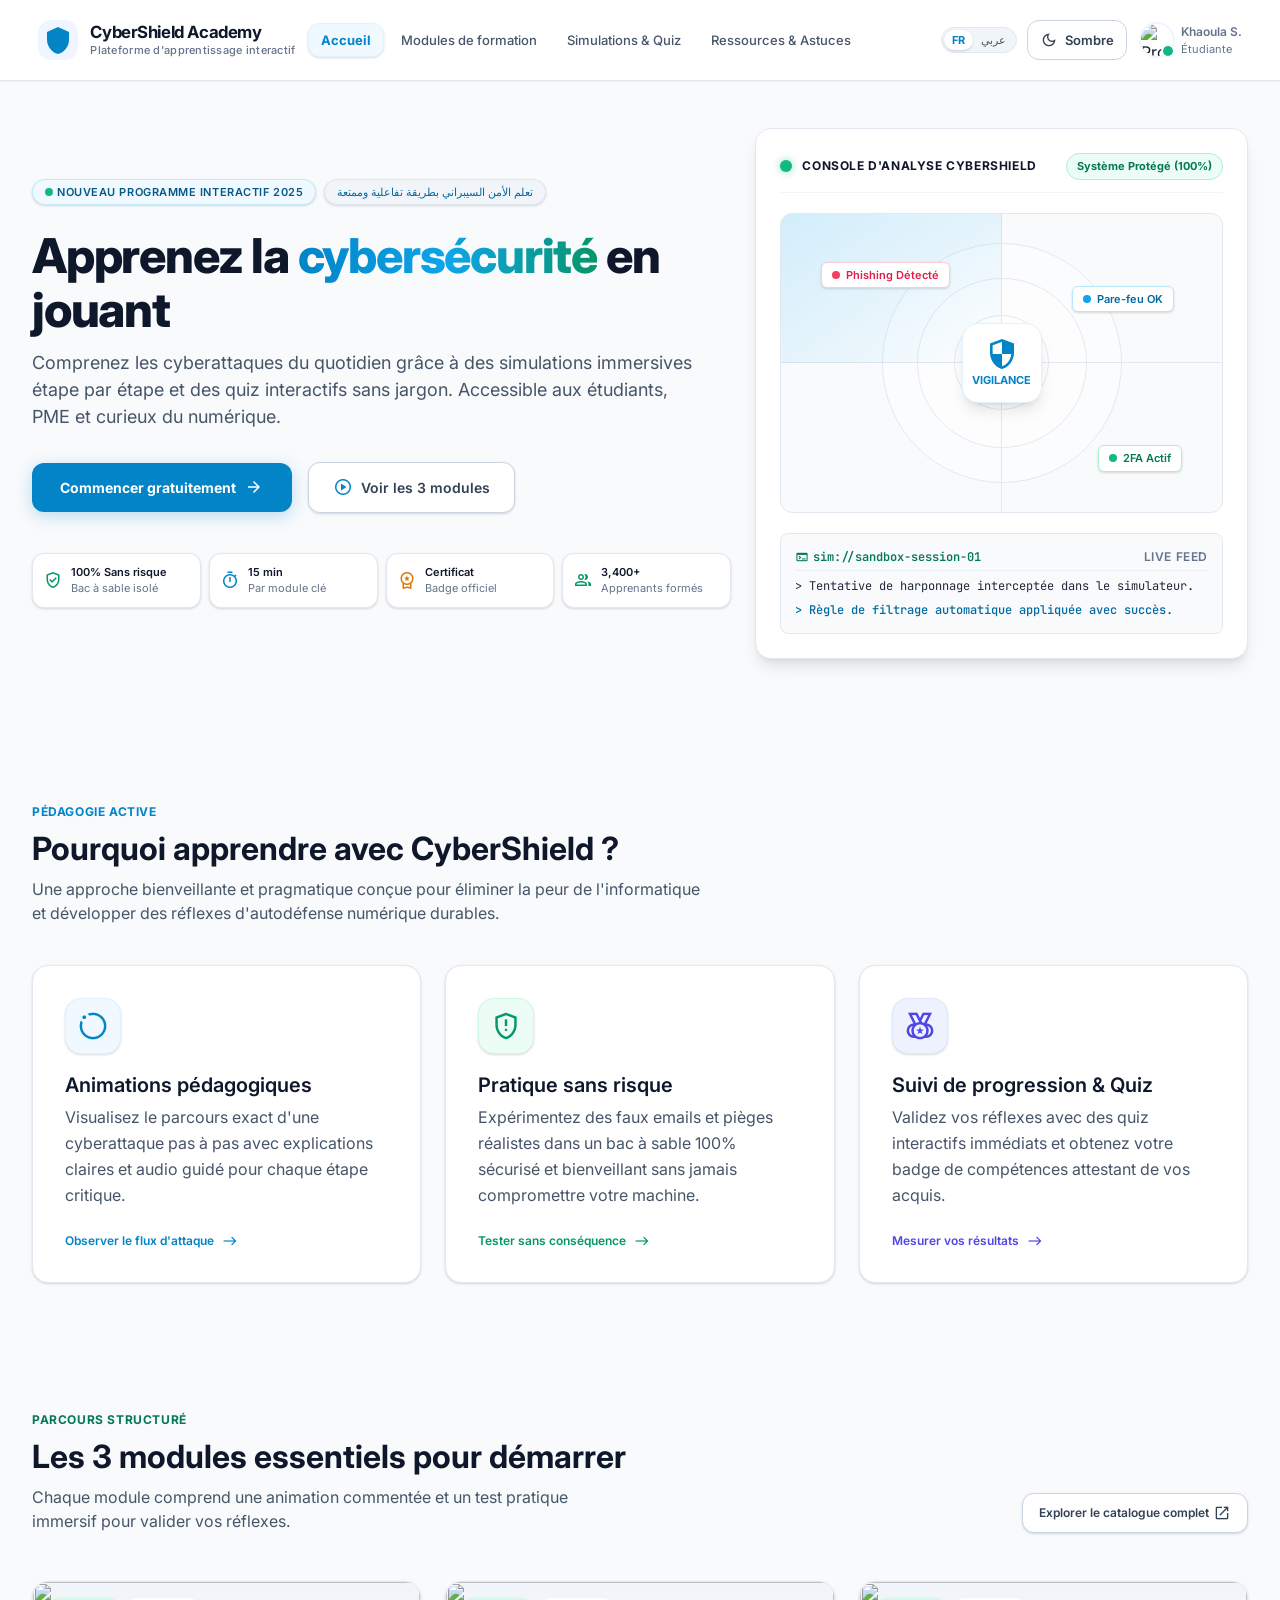
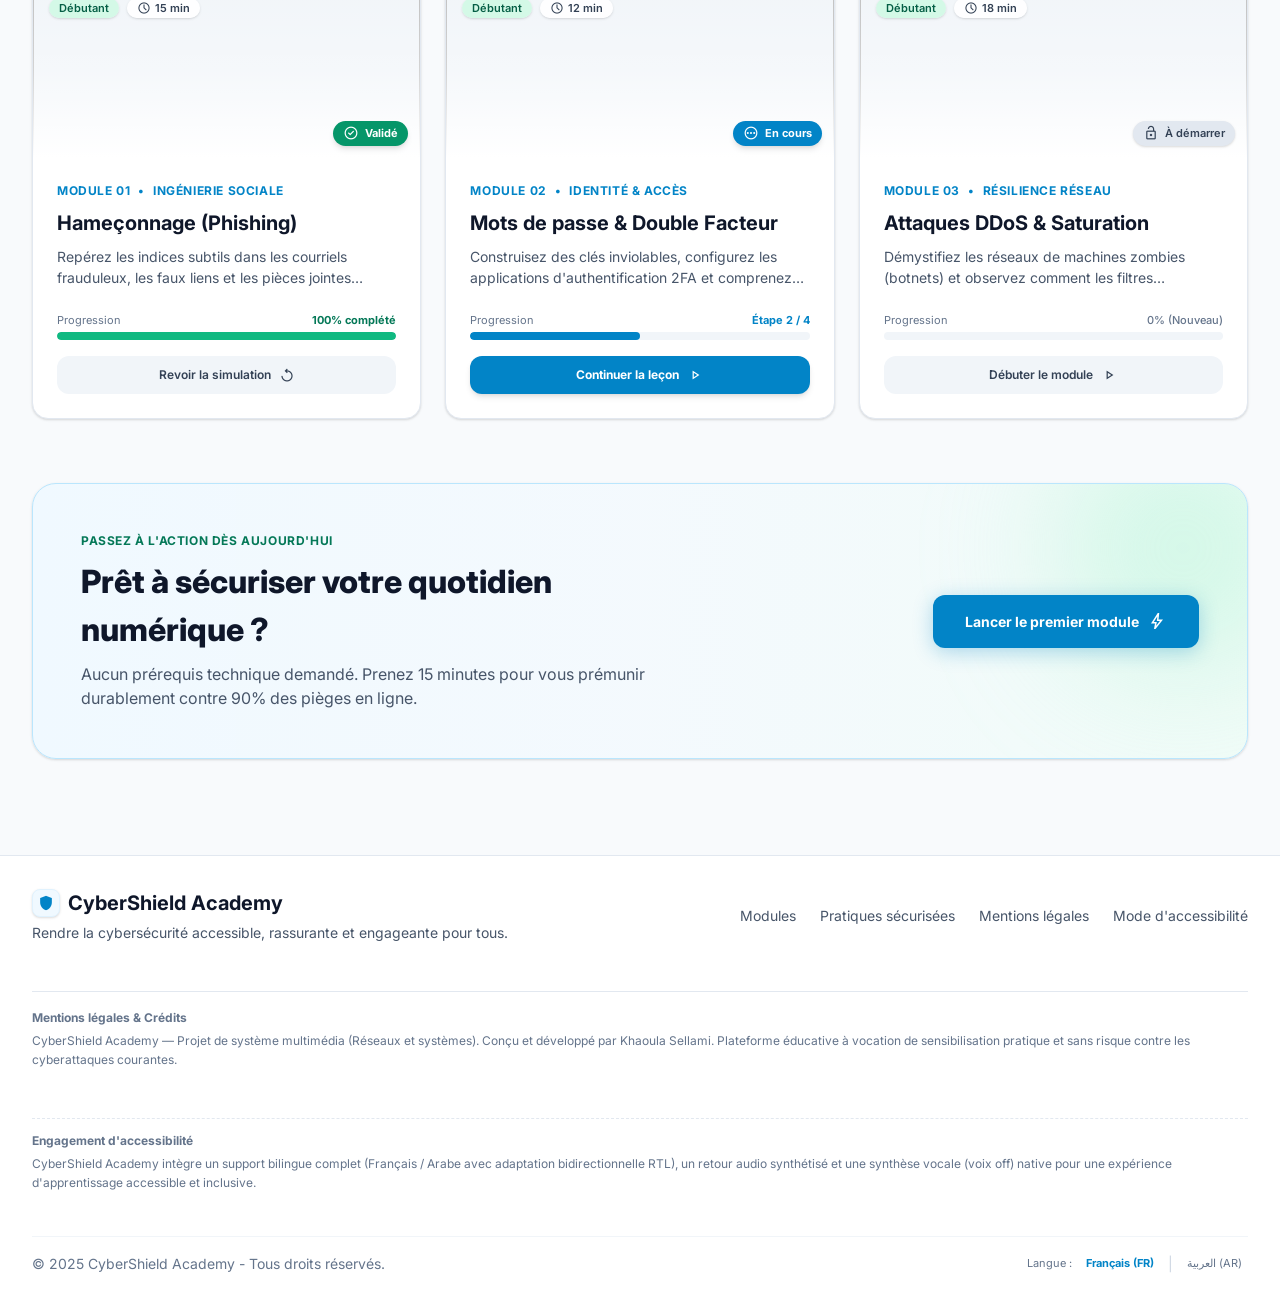
==== commit 2acaee38: "Refactor header structure across multiple pages for consistency and improved semantics. Updated navi" ====
--- a/accueil.html
+++ b/accueil.html
@@ -23,93 +23,55 @@
     <div
       class="home-subtle-ambient-glow-field-content-container"></div>
     <!-- HEADER -->
-    <header
-      class="home-header-site-header">
-      <div
-        class="home-header-content-row">
+    <header class="home-header-site-header">
+      <div class="home-header-content-row">
         <div class="home-header-content-row-2">
-          <a class="home-header-brand-link hover-group"
-            data-path="accueil" href="index.html">
-            <img alt="CyberShield Academy Logo"
-              class="home-header-image"
-              src="assets/images/cybershield-logo.svg" />
+          <a class="home-header-brand-link hover-group" data-path="accueil" href="index.html">
+            <img alt="CyberShield Academy Logo" class="home-header-image" src="assets/images/cybershield-logo.svg" />
             <div class="home-header-content-stack">
-              <span
-                class="home-header-inline-text">CyberShield
-                Academy</span>
-              <span
-                class="home-header-eyebrow">Plateforme
-                d'apprentissage interactif</span>
+              <span class="home-header-inline-text">CyberShield Academy</span>
+              <span class="home-header-eyebrow">Plateforme d'apprentissage interactif</span>
             </div>
           </a>
-          <nav class="home-header-primary-navigation hidden"
-            data-active-classes="bg-sky-50 text-primary font-bold rounded-xl border border-sky-100">
-            <a aria-current="page"
-              class="home-header-content-link"
-              data-path="accueil" href="index.html">Accueil</a>
-            <a
-              class="home-header-navigation-link"
-              data-path="modules-de-formation" href="modules.html">Modules de
-              formation</a>
-            <a
-              class="home-header-navigation-link"
-              data-path="simulations-et-quiz" href="simulation.html">Simulations
-              &amp;
-              Quiz</a>
-            <a
-              class="home-header-navigation-link"
-              data-path="ressources-et-astuces"
-              href="ressources.html">Ressources &amp;
-              Astuces</a>
+          <nav class="home-header-primary-navigation hidden" data-active-classes="bg-sky-50 text-primary font-bold rounded-xl border border-sky-100">
+            <a aria-current="page" class="home-header-content-link" data-path="accueil" href="index.html">Accueil</a>
+            <a class="home-header-navigation-link" data-path="modules-de-formation" href="modules.html">Modules de formation</a>
+            <a class="home-header-navigation-link" data-path="simulations-et-quiz" href="simulation.html">Simulations &amp; Quiz</a>
+            <a class="home-header-navigation-link" data-path="ressources-et-astuces" href="ressources.html">Ressources &amp; Astuces</a>
           </nav>
         </div>
         <div class="home-header-content-row-3">
           <!-- Progress Capsule -->
-          <div
-            class="home-progress-capsule-content-card hidden"
-            data-progress-capsule>
+          <div class="home-progress-capsule-content-card hidden" data-progress-capsule>
             <div class="home-progress-capsule-content-row">
-              <div
-                class="home-progress-capsule-content-card-2"></div>
-              <div
-                class="home-progress-capsule-content-card-3"></div>
+              <div class="home-progress-capsule-content-card-2"></div>
+              <div class="home-progress-capsule-content-card-3"></div>
             </div>
             <div class="home-progress-capsule-content-stack">
               <div class="home-progress-capsule-content-row-2">
-                <span
-                  class="home-progress-capsule-eyebrow">Progression
-                  globale</span>
-                <span
-                  class="home-progress-capsule-eyebrow-2">1/3
-                  (33%)</span>
+                <span class="home-progress-capsule-eyebrow">Progression globale</span>
+                <span class="home-progress-capsule-eyebrow-2">1/3 (33%)</span>
               </div>
               <div class="home-progress-capsule-content-card-4">
-                <div
-                  class="home-progress-capsule-content-card-5" data-progress-bar
-                  style="width:0%"></div>
+                <div class="home-progress-capsule-content-card-5" data-progress-bar style="width:0%"></div>
               </div>
             </div>
           </div>
           <!-- Language Switcher -->
-          <div
-            class="home-language-switcher-content-card">
-            <button
-              class="home-language-switcher-button"
-              data-language="fr" type="button">FR</button>
-            <button
-              class="home-language-switcher-button-2"
-              data-language="ar" type="button">عربي</button>
-          </div>
+          <div class="home-language-switcher-content-card">
+            <button class="home-language-switcher-button" data-language="fr" type="button">FR</button>
+            <button class="home-language-switcher-button-2" data-language="ar" type="button">عربي</button>
+          </div>
+          <!-- Theme Toggle -->
+          <button class="theme-toggle" data-theme-toggle type="button" aria-pressed="false" aria-label="Switch to dark mode">
+            <span class="material-symbols-outlined" data-theme-icon aria-hidden="true">dark_mode</span>
+            <span data-theme-label>Sombre</span>
+          </button>
           <!-- User Avatar -->
-
-          <button class="theme-toggle" data-theme-toggle type="button" aria-pressed="false" aria-label="Switch to dark mode"><span class="material-symbols-outlined" data-theme-icon aria-hidden="true">dark_mode</span><span data-theme-label>Sombre</span></button>
           <div class="home-user-avatar-content-row">
             <div class="home-user-avatar-content-row-2">
-              <img alt="Profile"
-                class="home-user-avatar-image"
-                src="https://lh3.googleusercontent.com/aida-public/[base64]" />
-              <span
-                class="home-user-avatar-status-badge"></span>
+              <img alt="Profile" class="home-user-avatar-image" src="https://lh3.googleusercontent.com/aida-public/[base64]" />
+              <span class="home-user-avatar-status-badge"></span>
             </div>
             <div class="home-user-avatar-content-stack">
               <span class="home-user-avatar-eyebrow">Khaoula S.</span>
--- a/css/global.css
+++ b/css/global.css
@@ -11079,26 +11079,31 @@
 
 body > header:is([class*="header-site-header"], [class*="top-navigation-site-header"]) nav[class*="primary-navigation"] a {
   border: 1px solid transparent;
-  border-radius: 0.7rem;
+  border-radius: 0.75rem;
   color: #475569;
-  font-size: 0.8125rem;
-  font-weight: 600;
-  line-height: 1.2;
-  padding: 0.55rem 0.75rem;
+  font-family: Inter, sans-serif;
+  font-size: 0.875rem;
+  font-weight: 500;
+  line-height: 1.25;
+  padding: 0.5rem 1rem;
   white-space: nowrap;
-  transition: background-color 160ms ease, border-color 160ms ease, color 160ms ease;
+  text-decoration: none;
+  transition: all 150ms cubic-bezier(.4, 0, .2, 1);
 }
 
 body > header:is([class*="header-site-header"], [class*="top-navigation-site-header"]) nav[class*="primary-navigation"] a:hover {
-  background: #f1f5f9;
+  background-color: #f1f5f9;
   color: #0f172a;
 }
 
-body > header:is([class*="header-site-header"], [class*="top-navigation-site-header"]) nav[class*="primary-navigation"] a[aria-current="page"] {
-  background: #e0f2fe;
-  border-color: #bae6fd;
-  color: #0369a1;
+body > header:is([class*="header-site-header"], [class*="top-navigation-site-header"]) nav[class*="primary-navigation"] a[aria-current="page"],
+body > header:is([class*="header-site-header"], [class*="top-navigation-site-header"]) nav[class*="primary-navigation"] a.home-header-content-link {
+  background-color: #f0f9ff;
+  border: 1px solid rgba(224, 242, 254, 0.8);
+  color: #0284c7;
   font-weight: 700;
+  border-radius: 0.75rem;
+  box-shadow: 0 1px 2px 0 rgb(0 0 0 / .05), 0 1px 3px 0 rgb(0 0 0 / .1);
 }
 
 html[data-theme="dark"] body > header:is([class*="header-site-header"], [class*="top-navigation-site-header"]) {
@@ -11119,6 +11124,7 @@
   background: transparent !important;
   border-color: transparent !important;
   color: var(--theme-text-muted) !important;
+  box-shadow: none !important;
 }
 
 html[data-theme="dark"] body > header:is([class*="header-site-header"], [class*="top-navigation-site-header"]) nav[class*="primary-navigation"] a:hover {
@@ -11127,10 +11133,12 @@
   color: var(--theme-text) !important;
 }
 
-html[data-theme="dark"] body > header:is([class*="header-site-header"], [class*="top-navigation-site-header"]) nav[class*="primary-navigation"] a[aria-current="page"] {
+html[data-theme="dark"] body > header:is([class*="header-site-header"], [class*="top-navigation-site-header"]) nav[class*="primary-navigation"] a[aria-current="page"],
+html[data-theme="dark"] body > header:is([class*="header-site-header"], [class*="top-navigation-site-header"]) nav[class*="primary-navigation"] a.home-header-content-link {
   background: rgba(116, 230, 244, 0.12) !important;
   border-color: rgba(116, 230, 244, 0.24) !important;
   color: var(--theme-primary) !important;
+  box-shadow: none !important;
 }
 
 @media (min-width: 1024px) {
@@ -11141,12 +11149,12 @@
 
 @media (min-width: 1024px) and (max-width: 1439px) {
   body > header:is([class*="header-site-header"], [class*="top-navigation-site-header"]) [class*="content-row-2"] {
-    gap: 0.5rem;
+    gap: 0.75rem;
   }
 
   body > header:is([class*="header-site-header"], [class*="top-navigation-site-header"]) nav[class*="primary-navigation"] a {
-    padding-inline: 0.55rem;
-    font-size: 0.75rem;
+    padding: 0.5rem 0.75rem;
+    font-size: 0.8125rem;
   }
 
   body > header:is([class*="header-site-header"], [class*="top-navigation-site-header"]) [class*="content-stack-3"] {
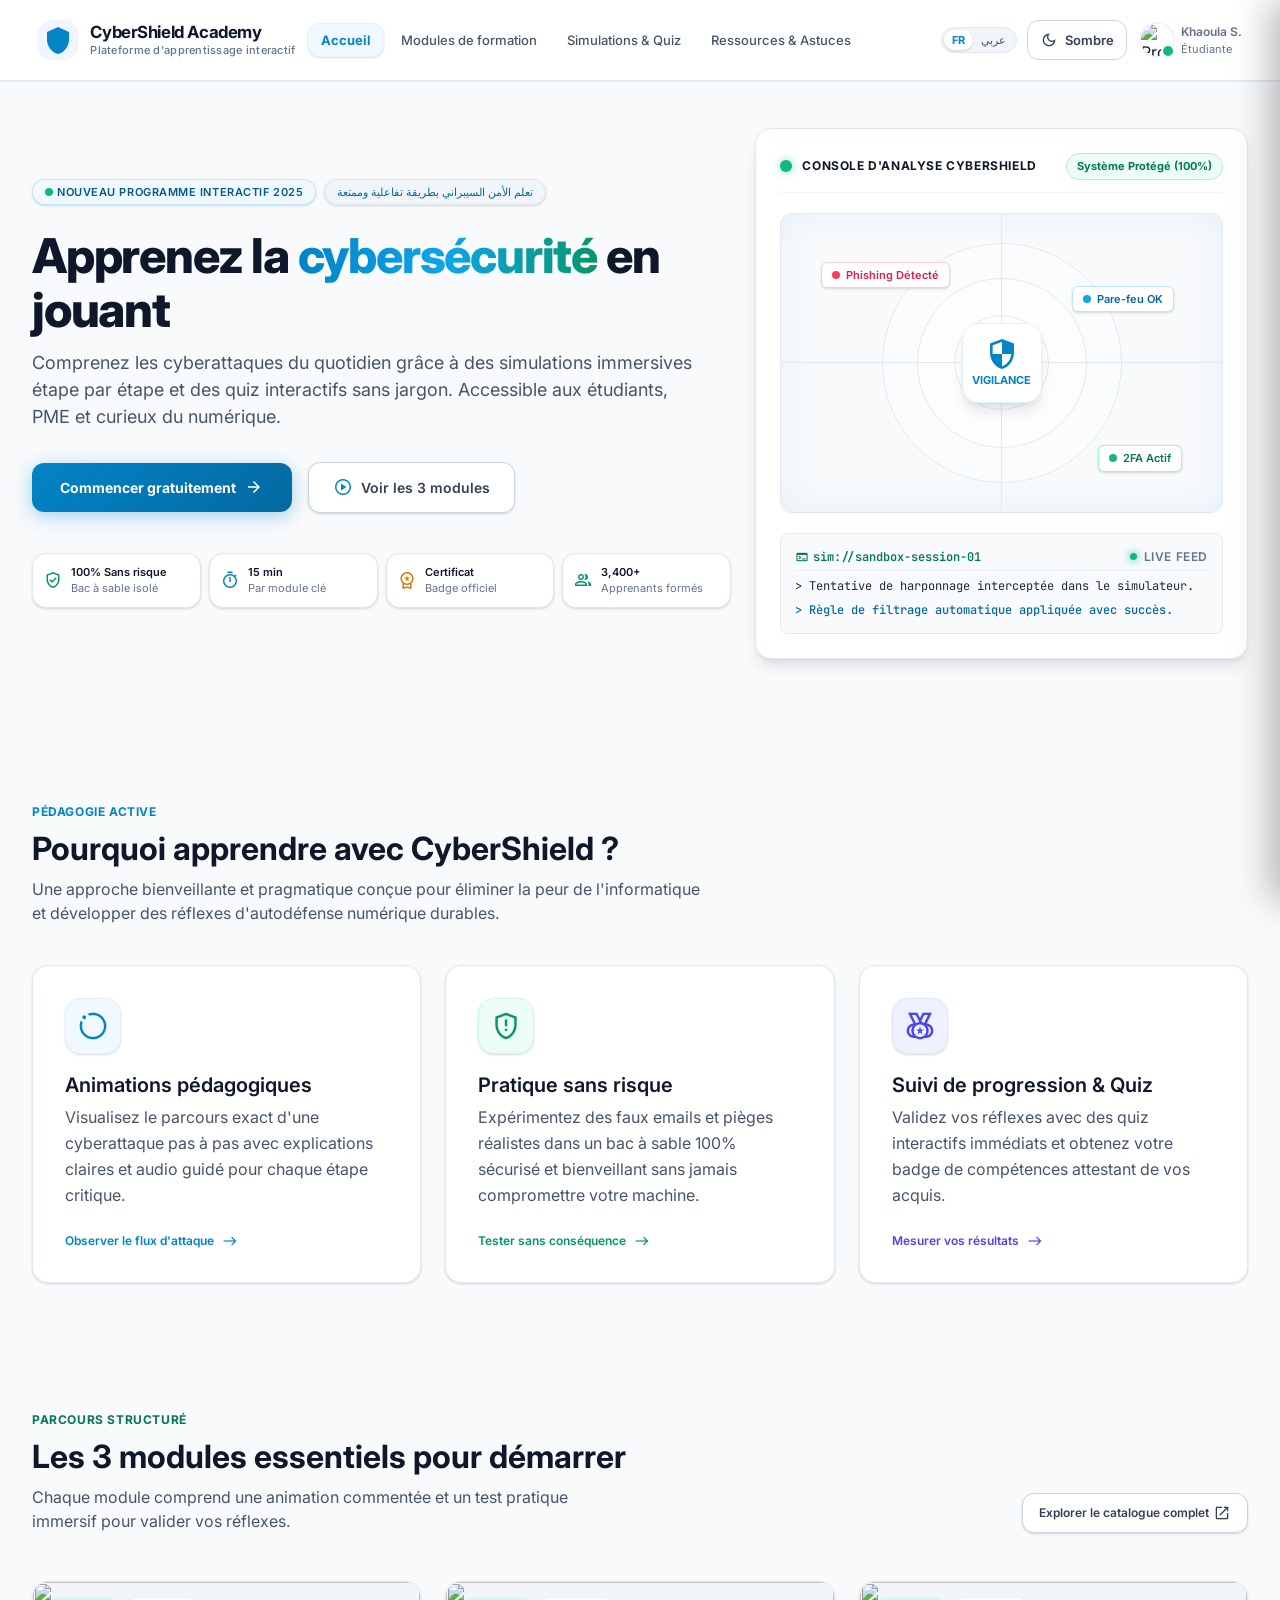
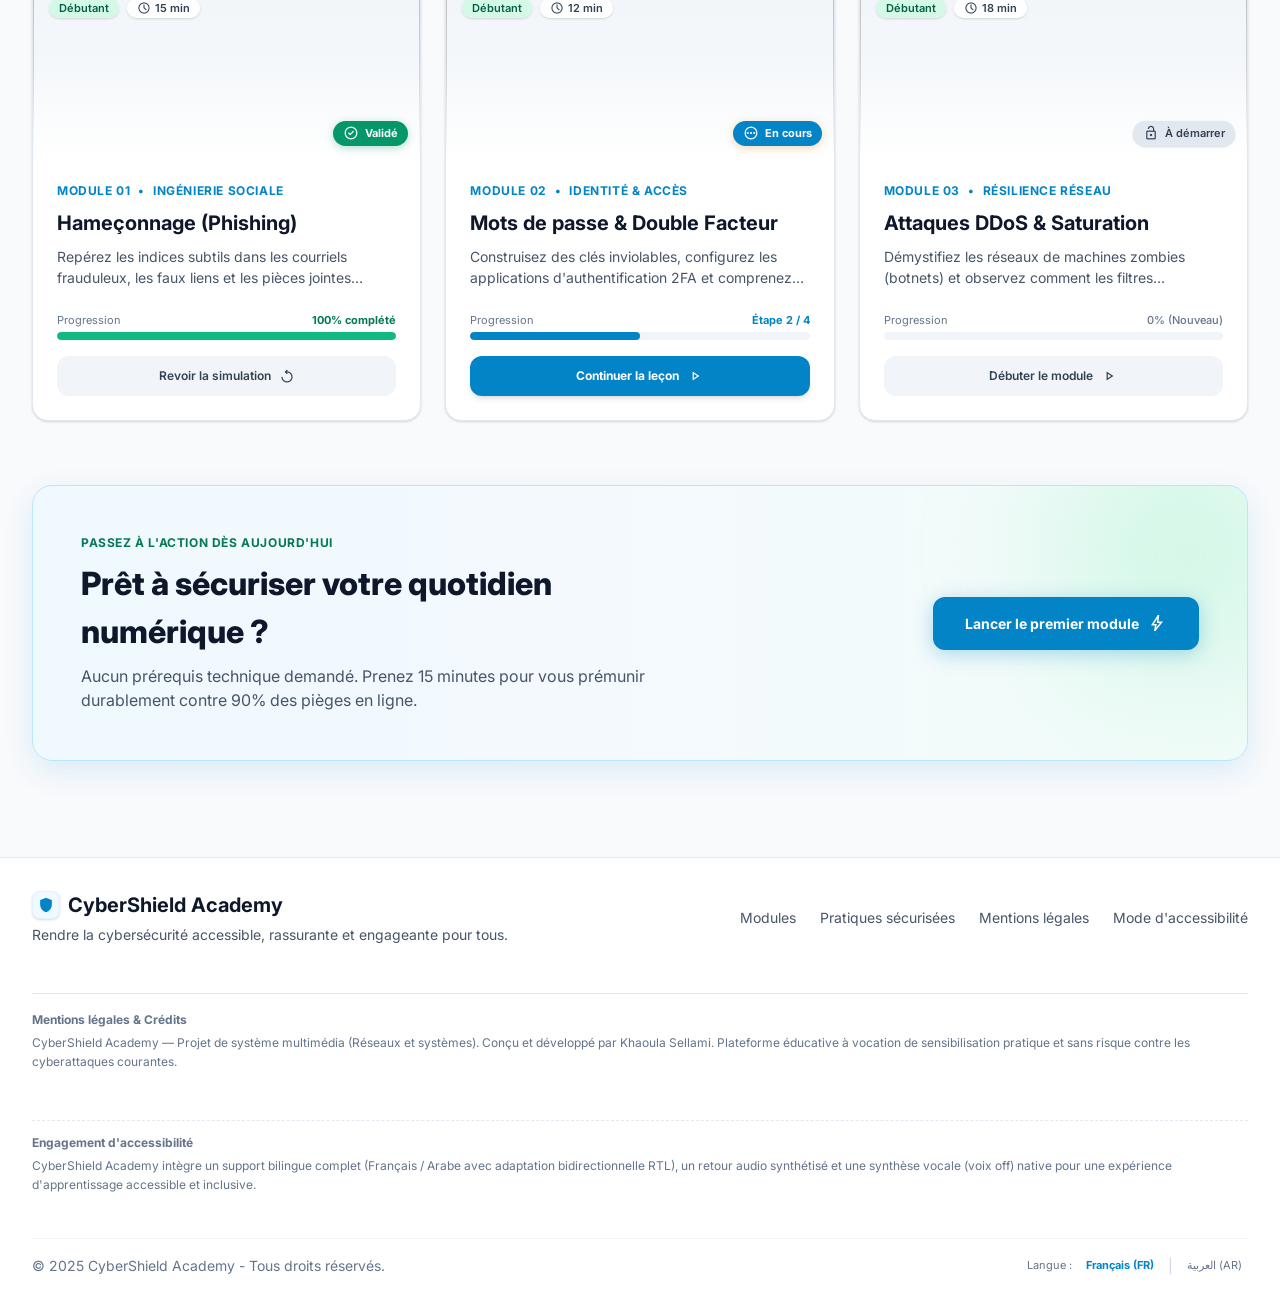
==== commit e437baa6: "feat: implement mobile navigation drawer across multiple pages - Added mobile navigation drawer to i" ====
--- a/accueil.html
+++ b/accueil.html
@@ -33,7 +33,7 @@
               <span class="home-header-eyebrow">Plateforme d'apprentissage interactif</span>
             </div>
           </a>
-          <nav class="home-header-primary-navigation hidden" data-active-classes="bg-sky-50 text-primary font-bold rounded-xl border border-sky-100">
+          <nav class="home-header-primary-navigation" data-active-classes="bg-sky-50 text-primary font-bold rounded-xl border border-sky-100">
             <a aria-current="page" class="home-header-content-link" data-path="accueil" href="index.html">Accueil</a>
             <a class="home-header-navigation-link" data-path="modules-de-formation" href="modules.html">Modules de formation</a>
             <a class="home-header-navigation-link" data-path="simulations-et-quiz" href="simulation.html">Simulations &amp; Quiz</a>
@@ -42,7 +42,7 @@
         </div>
         <div class="home-header-content-row-3">
           <!-- Progress Capsule -->
-          <div class="home-progress-capsule-content-card hidden" data-progress-capsule>
+          <div class="home-progress-capsule-content-card" data-progress-capsule>
             <div class="home-progress-capsule-content-row">
               <div class="home-progress-capsule-content-card-2"></div>
               <div class="home-progress-capsule-content-card-3"></div>
@@ -78,9 +78,55 @@
               <span class="home-user-avatar-eyebrow-2">Étudiante</span>
             </div>
           </div>
+          <!-- Mobile Menu Hamburger Button -->
+          <button class="home-mobile-menu-toggle" id="mobile-menu-toggle" type="button" aria-label="Menu de navigation" aria-expanded="false" aria-controls="mobile-nav-drawer">
+            <span class="material-symbols-outlined" id="mobile-menu-icon">menu</span>
+          </button>
         </div>
       </div>
     </header>
+    <!-- MOBILE NAVIGATION DRAWER -->
+    <div class="mobile-nav-backdrop" id="mobile-nav-backdrop" aria-hidden="true"></div>
+    <aside class="mobile-nav-drawer" id="mobile-nav-drawer" aria-label="Navigation mobile">
+      <div class="mobile-nav-header">
+        <div class="mobile-nav-brand">
+          <img alt="CyberShield Logo" class="mobile-nav-logo" src="assets/images/cybershield-logo.svg" />
+          <span class="mobile-nav-title">CyberShield</span>
+        </div>
+        <button class="mobile-nav-close" id="mobile-nav-close" type="button" aria-label="Fermer le menu">
+          <span class="material-symbols-outlined">close</span>
+        </button>
+      </div>
+      <nav class="mobile-nav-links">
+        <a class="mobile-nav-link is-active" data-path="accueil" href="index.html">
+          <span class="material-symbols-outlined">home</span>
+          <span>Accueil</span>
+        </a>
+        <a class="mobile-nav-link" data-path="modules-de-formation" href="modules.html">
+          <span class="material-symbols-outlined">view_module</span>
+          <span>Modules de formation</span>
+        </a>
+        <a class="mobile-nav-link" data-path="simulations-et-quiz" href="simulation.html">
+          <span class="material-symbols-outlined">terminal</span>
+          <span>Simulations &amp; Quiz</span>
+        </a>
+        <a class="mobile-nav-link" data-path="ressources-et-astuces" href="ressources.html">
+          <span class="material-symbols-outlined">menu_book</span>
+          <span>Ressources &amp; Astuces</span>
+        </a>
+      </nav>
+      <div class="mobile-nav-footer">
+        <div class="mobile-nav-progress">
+          <div class="mobile-nav-progress-label">
+            <span>Progression globale</span>
+            <span class="mobile-nav-progress-percent">1/3 (33%)</span>
+          </div>
+          <div class="mobile-nav-progress-track">
+            <div class="mobile-nav-progress-fill" style="width: 33%"></div>
+          </div>
+        </div>
+      </div>
+    </aside>
     <!-- MAIN CONTENT -->
     <main class="home-main-content-main-content">
       <div class="home-main-content-content-stack">
@@ -781,4 +827,5 @@
     <script src="js/progress.js"></script>
     <script src="js/language-toggle.js"></script>
     <script src="js/theme-toggle.js"></script>
+    <script src="js/mobile-nav.js"></script>
   </body></html>
--- a/css/global.css
+++ b/css/global.css
@@ -1545,6 +1545,7 @@
   display: flex;
   align-items: center;
   gap: 0.5rem;
+  z-index: 2;
 }
 
 .home-module-visual-header-status-badge {
@@ -10409,7 +10410,7 @@
   [class*="toolbar"],
   [class*="quick-action-grid"],
   [class*="content-container"]
-):not([class*="ambient"]):not([class*="glow-field"]):not([class*="glow-backdrop"]):not([class*="progress-fill"]):not([class*="button"]) {
+):not([class*="ambient"]):not([class*="glow-field"]):not([class*="glow-backdrop"]):not([class*="progress-fill"]):not([class*="button"]):not([class*="visual-header-content-container"]) {
   background-color: var(--theme-surface) !important;
   border-color: var(--theme-border) !important;
   color: var(--theme-text) !important;
@@ -10784,8 +10785,36 @@
   border-color: var(--theme-border) !important;
 }
 
+/* Module card visual header image & overlay in dark mode */
+html[data-theme="dark"] body .home-module-visual-header-content-row {
+  background-color: var(--theme-surface-high) !important;
+}
+
+html[data-theme="dark"] body .home-module-visual-header-image {
+  display: block !important;
+  opacity: 1 !important;
+  filter: brightness(0.96) contrast(1.04);
+}
+
 html[data-theme="dark"] body .home-module-visual-header-content-container {
-  background-image: linear-gradient(to bottom, transparent 40%, var(--theme-surface)) !important;
+  background-color: transparent !important;
+  background-image: linear-gradient(to top, var(--theme-surface) 0%, rgba(16, 27, 44, 0.45) 25%, transparent 70%) !important;
+}
+
+html[data-theme="dark"] body .home-module-visual-header-status-badge {
+  background-color: rgba(5, 150, 105, 0.25) !important;
+  color: #34d399 !important;
+  border: 1px solid rgba(52, 211, 153, 0.3) !important;
+}
+
+html[data-theme="dark"] body .home-module-visual-header-status-badge-2 {
+  background-color: rgba(16, 27, 44, 0.8) !important;
+  color: #94a3b8 !important;
+  border: 1px solid var(--theme-border) !important;
+}
+
+html[data-theme="dark"] body .home-module-visual-header-status-badge-2 .home-module-visual-header-icon {
+  color: #94a3b8 !important;
 }
 
 /* Module progress bars background */
@@ -11287,9 +11316,76 @@
   border-color: #f87171 !important;
 }
 
+/* ============================================================
+   CYBERSHIELD ACADEMY - MODERN UI/UX & COLOR DESIGN SYSTEM
+   ============================================================ */
+
+/* --- Enhanced Design Tokens --- */
+:root {
+  --cs-primary: #0284c7;
+  --cs-primary-hover: #0369a1;
+  --cs-primary-light: #f0f9ff;
+  --cs-primary-glow: rgba(2, 132, 199, 0.25);
+  --cs-cyan: #06b6d4;
+  --cs-success: #10b981;
+  --cs-success-light: #ecfdf5;
+  --cs-danger: #ef4444;
+  --cs-danger-light: #fef2f2;
+  --cs-warning: #f59e0b;
+  --cs-warning-light: #fffbeb;
+  --cs-card-border-hover: #bae6fd;
+  --cs-card-shadow-hover: 0 16px 36px -4px rgba(2, 132, 199, 0.12), 0 0 0 1px rgba(2, 132, 199, 0.2);
+}
+
+html[data-theme="dark"] {
+  --cs-primary: #38bdf8;
+  --cs-primary-hover: #7dd3fc;
+  --cs-primary-light: rgba(56, 189, 248, 0.15);
+  --cs-primary-glow: rgba(56, 189, 248, 0.4);
+  --cs-cyan: #22d3ee;
+  --cs-success: #34d399;
+  --cs-success-light: rgba(52, 211, 153, 0.15);
+  --cs-danger: #f87171;
+  --cs-danger-light: rgba(248, 113, 113, 0.15);
+  --cs-warning: #fbbf24;
+  --cs-warning-light: rgba(251, 191, 36, 0.15);
+  --cs-card-border-hover: rgba(56, 189, 248, 0.45);
+  --cs-card-shadow-hover: 0 16px 40px rgba(0, 0, 0, 0.5), 0 0 20px rgba(56, 189, 248, 0.25);
+}
+
+/* --- Responsive Header & Mobile Menu Toggle --- */
+.home-mobile-menu-toggle {
+  display: none;
+  align-items: center;
+  justify-content: center;
+  width: 2.5rem;
+  height: 2.5rem;
+  border-radius: 0.75rem;
+  border: 1px solid var(--theme-border, #cbd5e1);
+  background-color: var(--theme-surface, #ffffff);
+  color: var(--theme-text, #334155);
+  cursor: pointer;
+  transition: all 0.2s ease;
+  flex-shrink: 0;
+}
+
+.home-mobile-menu-toggle:hover {
+  background-color: var(--theme-surface-high, #f1f5f9);
+  color: var(--theme-primary, #0284c7);
+  border-color: var(--theme-primary, #0284c7);
+}
+
+.home-mobile-menu-toggle .material-symbols-outlined {
+  font-size: 1.35rem;
+}
+
 @media (max-width: 1023px) {
   body > header:is([class*="header-site-header"], [class*="top-navigation-site-header"]) nav[class*="primary-navigation"] {
-    display: none;
+    display: none !important;
+  }
+
+  .home-mobile-menu-toggle {
+    display: inline-flex;
   }
 }
 
@@ -11302,7 +11398,459 @@
     gap: 0.375rem;
   }
 
-  body > header:is([class*="header-site-header"], [class*="top-navigation-site-header"]) [class*="content-stack"] {
-    display: none;
+  /* Only hide the user name and header eyebrow on very small screens, preserving brand name */
+  .home-user-avatar-content-stack {
+    display: none !important;
   }
-}
+
+  .home-header-eyebrow {
+    display: none !important;
+  }
+
+  .home-header-inline-text {
+    font-size: 1.05rem !important;
+    white-space: nowrap;
+  }
+}
+
+/* --- Mobile Navigation Drawer & Backdrop --- */
+.mobile-nav-backdrop {
+  position: fixed;
+  inset: 0;
+  background-color: rgba(7, 13, 24, 0.65);
+  backdrop-filter: blur(8px);
+  -webkit-backdrop-filter: blur(8px);
+  z-index: 999;
+  opacity: 0;
+  pointer-events: none;
+  transition: opacity 0.3s cubic-bezier(0.16, 1, 0.3, 1);
+}
+
+.mobile-nav-backdrop.is-open {
+  opacity: 1;
+  pointer-events: auto;
+}
+
+.mobile-nav-drawer {
+  position: fixed;
+  top: 0;
+  right: -320px;
+  width: min(320px, 86vw);
+  height: 100vh;
+  background-color: var(--theme-surface, #ffffff);
+  border-left: 1px solid var(--theme-border, #e2e8f0);
+  z-index: 1000;
+  display: flex;
+  flex-direction: column;
+  transition: transform 0.32s cubic-bezier(0.16, 1, 0.3, 1);
+  box-shadow: -10px 0 35px rgba(0, 0, 0, 0.28);
+}
+
+html[dir="rtl"] .mobile-nav-drawer {
+  right: auto;
+  left: -320px;
+  border-left: none;
+  border-right: 1px solid var(--theme-border, #e2e8f0);
+  box-shadow: 10px 0 35px rgba(0, 0, 0, 0.28);
+}
+
+.mobile-nav-drawer.is-open {
+  transform: translateX(-320px);
+}
+
+html[dir="rtl"] .mobile-nav-drawer.is-open {
+  transform: translateX(320px);
+}
+
+.mobile-nav-header {
+  display: flex;
+  align-items: center;
+  justify-content: space-between;
+  padding: 1.25rem 1.5rem;
+  border-bottom: 1px solid var(--theme-border, #e2e8f0);
+  background-color: var(--theme-surface, #ffffff);
+}
+
+.mobile-nav-brand {
+  display: flex;
+  align-items: center;
+  gap: 0.75rem;
+}
+
+.mobile-nav-logo {
+  width: 2rem;
+  height: 2rem;
+}
+
+.mobile-nav-title {
+  font-weight: 700;
+  font-size: 1.05rem;
+  color: var(--theme-text, #0f172a);
+}
+
+.mobile-nav-close {
+  display: flex;
+  align-items: center;
+  justify-content: center;
+  width: 2.25rem;
+  height: 2.25rem;
+  border-radius: 0.5rem;
+  border: 1px solid var(--theme-border, #e2e8f0);
+  color: var(--theme-text-muted, #64748b);
+  background: transparent;
+  cursor: pointer;
+  transition: all 0.2s ease;
+}
+
+.mobile-nav-close:hover {
+  color: var(--theme-primary, #0284c7);
+  border-color: var(--theme-primary, #0284c7);
+  background-color: var(--theme-surface-high, #f1f5f9);
+}
+
+.mobile-nav-links {
+  display: flex;
+  flex-direction: column;
+  gap: 0.5rem;
+  padding: 1.25rem 1rem;
+  flex: 1;
+  overflow-y: auto;
+}
+
+.mobile-nav-link {
+  display: flex;
+  align-items: center;
+  gap: 0.875rem;
+  padding: 0.875rem 1rem;
+  border-radius: 0.75rem;
+  color: var(--theme-text, #0f172a);
+  font-weight: 500;
+  font-size: 0.9375rem;
+  text-decoration: none;
+  transition: all 0.2s ease;
+  border: 1px solid transparent;
+}
+
+.mobile-nav-link:hover,
+.mobile-nav-link.is-active {
+  background-color: var(--cs-primary-light, #f0f9ff);
+  color: var(--theme-primary, #0284c7);
+  border-color: rgba(2, 132, 199, 0.25);
+  font-weight: 600;
+}
+
+.mobile-nav-link .material-symbols-outlined {
+  font-size: 1.25rem;
+  color: var(--theme-primary, #0284c7);
+}
+
+.mobile-nav-footer {
+  padding: 1.25rem 1rem;
+  border-top: 1px solid var(--theme-border, #e2e8f0);
+  display: flex;
+  flex-direction: column;
+  gap: 0.875rem;
+  background-color: var(--theme-surface-low, #f8fafc);
+}
+
+.mobile-nav-progress {
+  display: flex;
+  flex-direction: column;
+  gap: 0.35rem;
+}
+
+.mobile-nav-progress-label {
+  display: flex;
+  justify-content: space-between;
+  font-size: 0.8125rem;
+  font-weight: 600;
+  color: var(--theme-text-muted, #64748b);
+}
+
+.mobile-nav-progress-percent {
+  color: var(--theme-primary, #0284c7);
+}
+
+.mobile-nav-progress-track {
+  width: 100%;
+  height: 0.4rem;
+  border-radius: 9999px;
+  background-color: var(--theme-surface-highest, #e2e8f0);
+  overflow: hidden;
+}
+
+.mobile-nav-progress-fill {
+  height: 100%;
+  border-radius: 9999px;
+  background: linear-gradient(90deg, #0284c7, #10b981);
+  transition: width 0.3s ease;
+}
+
+/* --- Tactile Micro-Interactions & Hover Lift --- */
+.hover-group {
+  transition: transform 0.28s cubic-bezier(0.16, 1, 0.3, 1),
+              box-shadow 0.28s cubic-bezier(0.16, 1, 0.3, 1),
+              border-color 0.28s ease !important;
+}
+
+.hover-group:hover {
+  transform: translateY(-4px) !important;
+  box-shadow: var(--cs-card-shadow-hover) !important;
+  border-color: var(--cs-card-border-hover) !important;
+}
+
+/* Benefit Cards Smooth Hover */
+.home-benefit-card-1-content-card,
+.home-benefit-card-2-content-card,
+.home-benefit-card-3-content-card {
+  position: relative;
+  overflow: hidden;
+  border-radius: 1rem !important;
+  transition: transform 0.28s cubic-bezier(0.16, 1, 0.3, 1),
+              box-shadow 0.28s cubic-bezier(0.16, 1, 0.3, 1),
+              border-color 0.28s ease !important;
+}
+
+.home-benefit-card-1-icon-2,
+.home-benefit-card-2-icon-2,
+.home-benefit-card-3-icon-2 {
+  transition: transform 0.25s ease, color 0.25s ease !important;
+}
+
+.home-benefit-card-1-content-card:hover .home-benefit-card-1-icon-2,
+.home-benefit-card-2-content-card:hover .home-benefit-card-2-icon-2,
+.home-benefit-card-3-content-card:hover .home-benefit-card-3-icon-2 {
+  transform: translateX(6px) !important;
+  color: var(--theme-primary, #0284c7) !important;
+}
+
+html[dir="rtl"] .home-benefit-card-1-content-card:hover .home-benefit-card-1-icon-2,
+html[dir="rtl"] .home-benefit-card-2-content-card:hover .home-benefit-card-2-icon-2,
+html[dir="rtl"] .home-benefit-card-3-content-card:hover .home-benefit-card-3-icon-2 {
+  transform: translateX(-6px) !important;
+}
+
+/* Module Cards Visual Image Depth */
+.home-module-visual-header-image {
+  transition: transform 0.45s cubic-bezier(0.16, 1, 0.3, 1) !important;
+}
+
+.hover-group:hover .home-module-visual-header-image {
+  transform: scale(1.05) !important;
+}
+
+/* --- High-Tech Radar SOC Enhancements --- */
+.home-radar-graphic-representation-content-card {
+  position: relative;
+  box-shadow: inset 0 0 35px rgba(2, 132, 199, 0.08);
+}
+
+html[data-theme="dark"] .home-radar-graphic-representation-content-card {
+  box-shadow: inset 0 0 45px rgba(56, 189, 248, 0.15) !important;
+}
+
+.home-rotating-scan-sweep-ray-content-container-2 {
+  background: conic-gradient(from 0deg at 100% 100%, rgba(56, 189, 248, 0.45) 0deg, rgba(56, 189, 248, 0.1) 45deg, transparent 90deg) !important;
+}
+
+/* Radar Threat & Secure Pings */
+@keyframes threatRadarPing {
+  0% {
+    box-shadow: 0 0 0 0 rgba(239, 68, 68, 0.7);
+  }
+  70% {
+    box-shadow: 0 0 0 10px rgba(239, 68, 68, 0);
+  }
+  100% {
+    box-shadow: 0 0 0 0 rgba(239, 68, 68, 0);
+  }
+}
+
+.home-network-threat-points-status-badge {
+  animation: threatRadarPing 2s infinite ease-out !important;
+}
+
+@keyframes secureRadarPing {
+  0% {
+    box-shadow: 0 0 0 0 rgba(16, 185, 129, 0.7);
+  }
+  70% {
+    box-shadow: 0 0 0 8px rgba(16, 185, 129, 0);
+  }
+  100% {
+    box-shadow: 0 0 0 0 rgba(16, 185, 129, 0);
+  }
+}
+
+.home-network-threat-points-status-badge-2,
+.home-network-threat-points-status-badge-3 {
+  animation: secureRadarPing 2.4s infinite ease-out !important;
+}
+
+/* Radar Terminal Activity Ticker */
+.home-terminal-diagnostic-activity-ticker-eyebrow {
+  display: inline-flex;
+  align-items: center;
+  gap: 0.4rem;
+}
+
+.home-terminal-diagnostic-activity-ticker-eyebrow::before {
+  content: "";
+  display: inline-block;
+  width: 7px;
+  height: 7px;
+  border-radius: 9999px;
+  background-color: #10b981;
+  box-shadow: 0 0 8px #10b981;
+  animation: pulse 1.6s infinite ease-in-out;
+}
+
+/* --- CTA Buttons Polish --- */
+.home-ctas-navigation-link {
+  background: linear-gradient(135deg, #0284c7 0%, #0369a1 100%) !important;
+  box-shadow: 0 4px 18px rgba(2, 132, 199, 0.35) !important;
+  position: relative;
+  overflow: hidden;
+}
+
+.home-ctas-navigation-link:hover {
+  box-shadow: 0 6px 24px rgba(2, 132, 199, 0.5) !important;
+  transform: translateY(-2px) !important;
+}
+
+.home-ctas-navigation-link .home-ctas-icon {
+  transition: transform 0.25s ease !important;
+}
+
+.home-ctas-navigation-link:hover .home-ctas-icon {
+  transform: translateX(4px) !important;
+}
+
+html[dir="rtl"] .home-ctas-navigation-link:hover .home-ctas-icon {
+  transform: translateX(-4px) !important;
+}
+
+html[data-theme="dark"] body .home-ctas-navigation-link {
+  background: linear-gradient(135deg, #0284c7 0%, #0ea5e9 100%) !important;
+  box-shadow: 0 4px 20px rgba(56, 189, 248, 0.4) !important;
+  color: #ffffff !important;
+}
+
+html[data-theme="dark"] body .home-ctas-navigation-link:hover {
+  box-shadow: 0 8px 28px rgba(56, 189, 248, 0.6) !important;
+}
+
+/* Secondary CTA */
+.home-ctas-navigation-link-2 {
+  transition: all 0.25s ease !important;
+}
+
+.home-ctas-navigation-link-2:hover {
+  transform: translateY(-2px) !important;
+  border-color: var(--theme-primary, #0284c7) !important;
+  box-shadow: 0 4px 14px rgba(0, 0, 0, 0.08) !important;
+}
+
+/* Headline gradient in dark mode */
+html[data-theme="dark"] .home-headline-inline-text {
+  background-image: linear-gradient(135deg, #38bdf8 0%, #22d3ee 50%, #34d399 100%) !important;
+}
+
+/* Trust cards polish */
+.home-trust-and-credibility-bar-content-card {
+  border-radius: 0.875rem !important;
+  transition: transform 0.25s ease, box-shadow 0.25s ease, border-color 0.25s ease !important;
+}
+
+.home-trust-and-credibility-bar-content-card:hover {
+  transform: translateY(-3px) !important;
+  border-color: var(--theme-primary, #0284c7) !important;
+  box-shadow: 0 8px 20px rgba(0, 0, 0, 0.06) !important;
+}
+
+/* Quick CTA banner glow */
+.home-quick-call-to-action-banner-content-card {
+  border-radius: 1.25rem !important;
+  box-shadow: 0 10px 30px rgba(2, 132, 199, 0.12) !important;
+}
+
+html[data-theme="dark"] .home-quick-call-to-action-banner-content-card {
+  border-color: rgba(56, 189, 248, 0.3) !important;
+  box-shadow: 0 12px 35px rgba(0, 0, 0, 0.4), 0 0 25px rgba(56, 189, 248, 0.15) !important;
+}
+
+/* Accessible focus visible */
+a:focus-visible,
+button:focus-visible {
+  outline: 2px solid var(--theme-primary, #0284c7) !important;
+  outline-offset: 2px !important;
+}
+
+/* Module Badges Polish */
+.home-completed-indicator-pill-content-card {
+  box-shadow: 0 2px 8px rgba(5, 150, 105, 0.3) !important;
+}
+
+.home-in-progress-badge-content-card {
+  box-shadow: 0 2px 8px rgba(217, 119, 6, 0.3) !important;
+}
+
+html[data-theme="dark"] body .home-completed-indicator-pill-content-card {
+  background-color: rgba(16, 185, 129, 0.22) !important;
+  color: #34d399 !important;
+  border: 1px solid rgba(52, 211, 153, 0.35) !important;
+  backdrop-filter: blur(6px);
+}
+
+html[data-theme="dark"] body .home-in-progress-badge-content-card {
+  background-color: rgba(245, 158, 11, 0.22) !important;
+  color: #fbbf24 !important;
+  border: 1px solid rgba(251, 191, 36, 0.35) !important;
+  backdrop-filter: blur(6px);
+}
+
+html[data-theme="dark"] body .home-locked-not-started-badge-content-card {
+  background-color: rgba(56, 189, 248, 0.16) !important;
+  color: #7dd3fc !important;
+  border: 1px solid rgba(56, 189, 248, 0.3) !important;
+  backdrop-filter: blur(6px);
+}
+
+/* Module Action Buttons */
+.home-progress-bar-navigation-link,
+.home-progress-bar-navigation-link-2 {
+  transition: all 0.25s cubic-bezier(0.16, 1, 0.3, 1) !important;
+  border: 1px solid transparent !important;
+}
+
+.home-progress-bar-navigation-link:hover,
+.home-progress-bar-navigation-link-2:hover {
+  transform: translateY(-2px) !important;
+  box-shadow: 0 4px 12px rgba(0, 0, 0, 0.08) !important;
+}
+
+html[data-theme="dark"] body .home-progress-bar-navigation-link {
+  background-color: var(--theme-surface-high) !important;
+  border-color: var(--theme-border) !important;
+  color: var(--theme-text) !important;
+}
+
+html[data-theme="dark"] body .home-progress-bar-navigation-link:hover {
+  background-color: var(--theme-surface-highest) !important;
+  border-color: var(--theme-primary) !important;
+  color: var(--theme-primary) !important;
+}
+
+html[data-theme="dark"] body .home-progress-bar-navigation-link-2 {
+  background-color: rgba(2, 132, 199, 0.2) !important;
+  border-color: rgba(56, 189, 248, 0.35) !important;
+  color: #38bdf8 !important;
+}
+
+html[data-theme="dark"] body .home-progress-bar-navigation-link-2:hover {
+  background-color: rgba(2, 132, 199, 0.35) !important;
+  border-color: #38bdf8 !important;
+  color: #ffffff !important;
+}
+
+
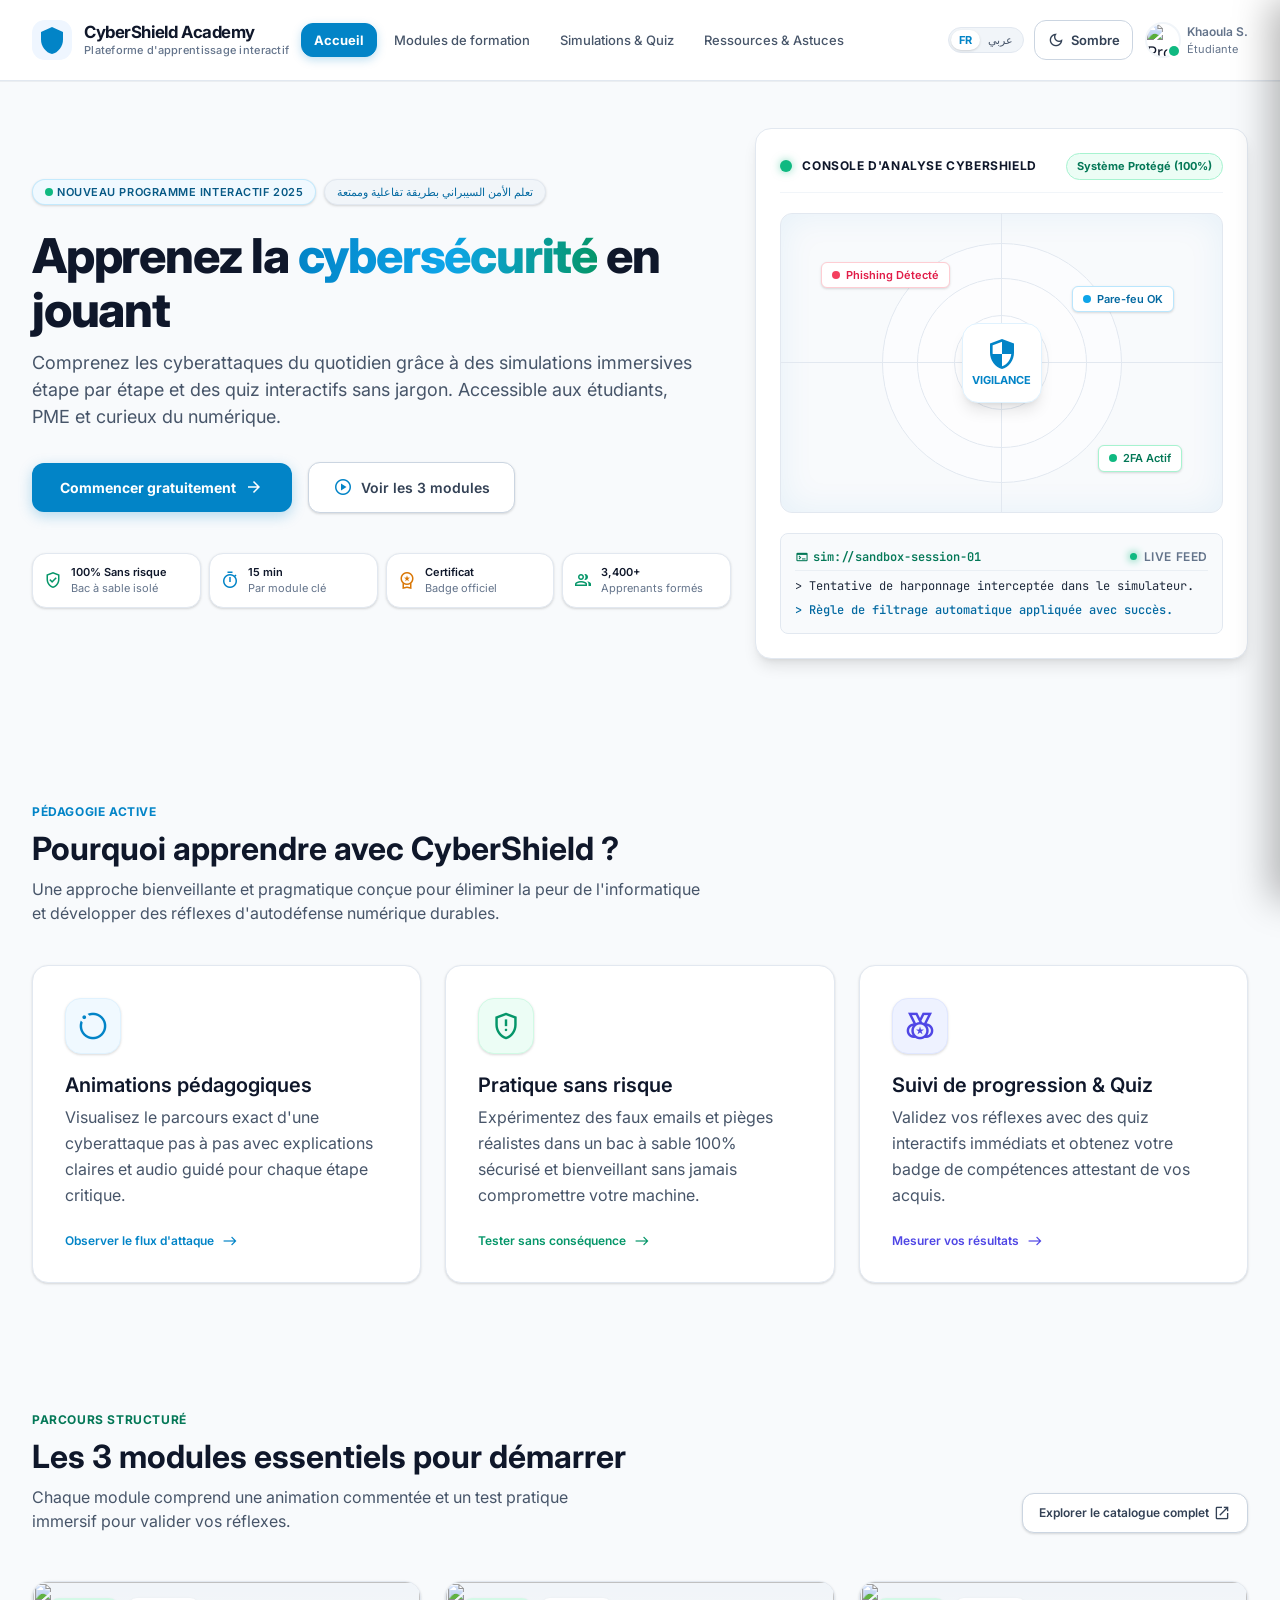
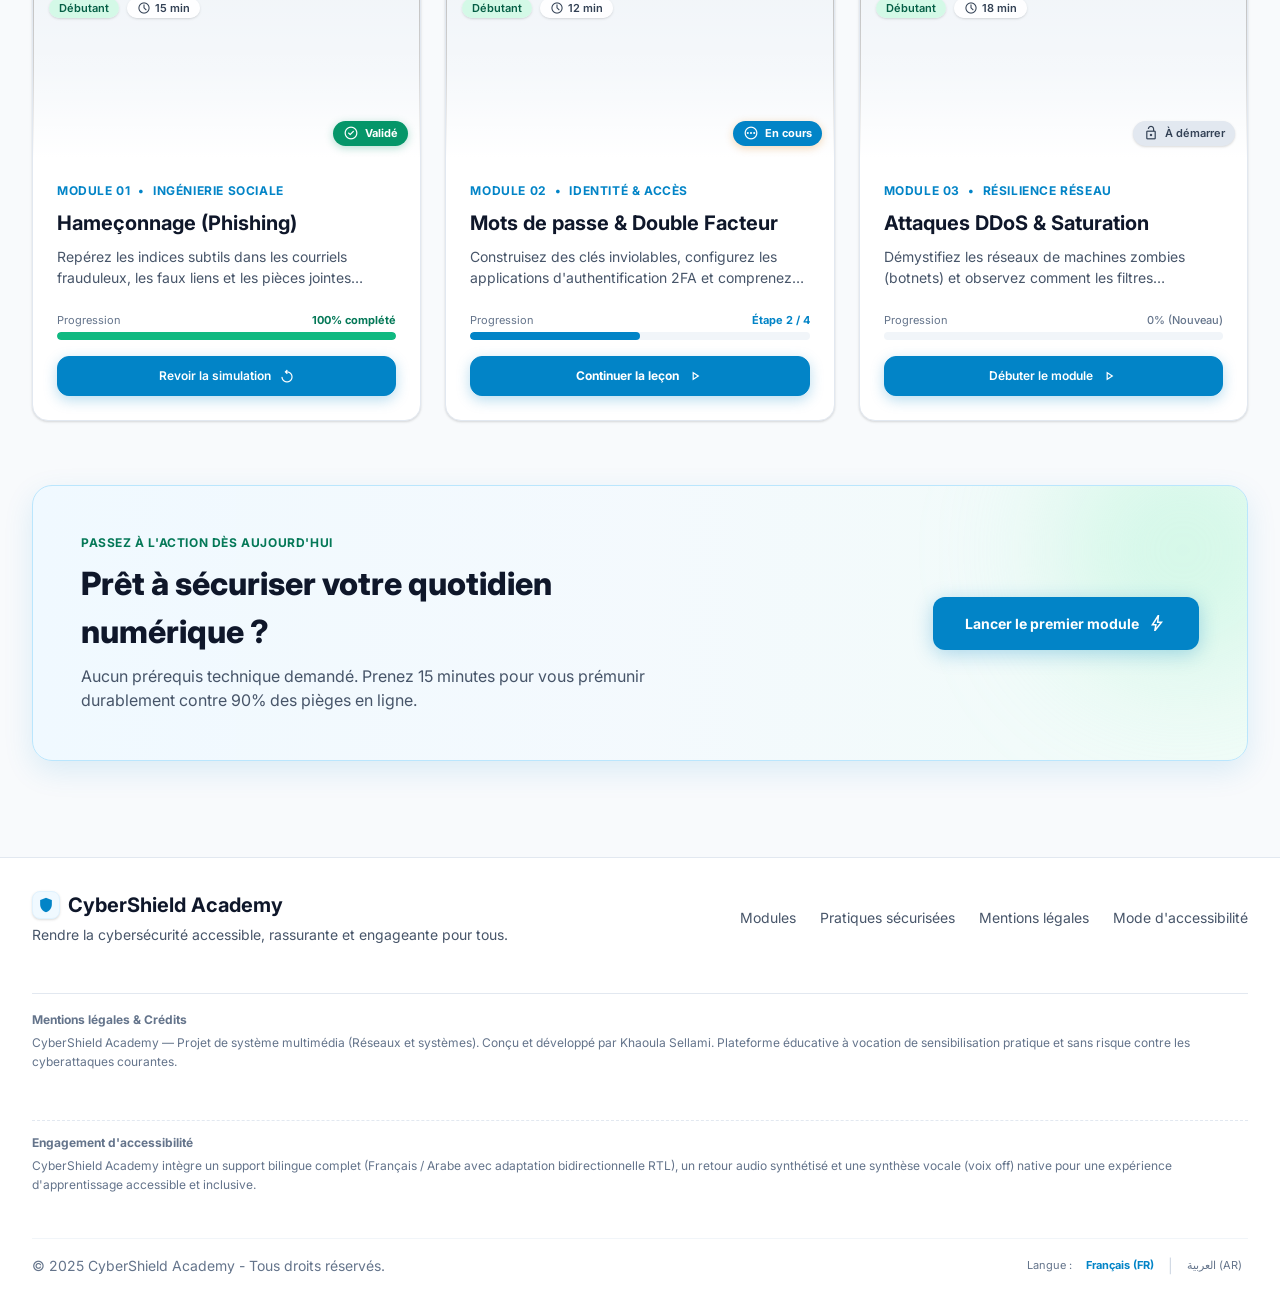
==== commit 734a8479: "feat: enhance progress capsule components with improved data attributes and styling for better visib" ====
--- a/accueil.html
+++ b/accueil.html
@@ -50,10 +50,10 @@
             <div class="home-progress-capsule-content-stack">
               <div class="home-progress-capsule-content-row-2">
                 <span class="home-progress-capsule-eyebrow">Progression globale</span>
-                <span class="home-progress-capsule-eyebrow-2">1/3 (33%)</span>
+                <span class="home-progress-capsule-eyebrow-2" data-progress-text>1/3 (33%)</span>
               </div>
               <div class="home-progress-capsule-content-card-4">
-                <div class="home-progress-capsule-content-card-5" data-progress-bar style="width:0%"></div>
+                <div class="home-progress-capsule-content-card-5" data-progress-bar></div>
               </div>
             </div>
           </div>
--- a/css/global.css
+++ b/css/global.css
@@ -138,11 +138,12 @@
 
 .home-header-content-row {
   height: 5rem;
-  max-width: 1600px;
+  width: 100%;
+  max-width: 100%;
   margin-left: auto;
   margin-right: auto;
-  padding-left: 2rem;
-  padding-right: 2rem;
+  padding-left: clamp(1rem, 2.5vw, 2.5rem);
+  padding-right: clamp(1rem, 2.5vw, 2.5rem);
   display: flex;
   align-items: center;
   justify-content: space-between;
@@ -10653,44 +10654,144 @@
 }
 
 html[data-theme="dark"] body .home-top-ambient-glow-field-content-card-2 {
-  background-color: rgba(20, 83, 70, 0.4) !important;
+  background-color: rgba(16, 185, 129, 0.15) !important;
 }
 
 html[data-theme="dark"] body .home-right-column-interactive-attack-rada-content-card {
-  background-image: linear-gradient(to top right, rgba(8,50,100,0.6), rgba(8,19,39,0.8), rgba(14,55,45,0.5)) !important;
-}
-
-/* --- Home hero right panel --------------------------------- */
+  background-image: linear-gradient(to top right, rgba(8,50,100,0.6), rgba(8,19,39,0.8), rgba(16,185,129,0.2)) !important;
+}
+
+/* --- Home hero right panel (Console d'Analyse CyberShield) --- */
 html[data-theme="dark"] body .home-right-column-interactive-attack-rada-content-card-2 {
   background-color: var(--theme-surface) !important;
   border-color: var(--theme-border) !important;
-  box-shadow: 0 10px 30px rgba(0, 0, 0, 0.5) !important;
+  box-shadow: 0 10px 30px rgba(0, 0, 0, 0.6) !important;
 }
 
 html[data-theme="dark"] body .home-simulated-radar-header-content-row {
   border-color: var(--theme-border) !important;
 }
 
+html[data-theme="dark"] body .home-simulated-radar-header-content-card {
+  background-color: #34d399 !important;
+  box-shadow: 0 0 6px rgba(52, 211, 153, 0.4) !important;
+}
+
+html[data-theme="dark"] body .home-simulated-radar-header-eyebrow {
+  color: #f8fafc !important;
+}
+
+html[data-theme="dark"] body .home-simulated-radar-header-status-badge {
+  background-color: rgba(16, 185, 129, 0.12) !important;
+  border-color: rgba(52, 211, 153, 0.28) !important;
+  color: #6ee7b7 !important;
+}
+
+/* Radar screen */
+html[data-theme="dark"] body .home-radar-graphic-representation-content-card {
+  background-color: #061325 !important;
+  border-color: rgba(138, 235, 255, 0.2) !important;
+  box-shadow: inset 0 0 40px rgba(2, 132, 199, 0.18) !important;
+}
+
 /* Radar rings */
-html[data-theme="dark"] body :is(
-  .home-radial-grid-rings-content-card,
-  .home-radial-grid-rings-content-card-2,
-  .home-radial-grid-rings-content-card-3
-) {
-  border-color: rgba(138, 235, 255, 0.12) !important;
-}
-
+html[data-theme="dark"] body .home-radial-grid-rings-content-card {
+  background-color: rgba(255, 255, 255, 0.02) !important;
+  border-color: rgba(138, 235, 255, 0.15) !important;
+}
+
+html[data-theme="dark"] body .home-radial-grid-rings-content-card-2 {
+  background-color: rgba(255, 255, 255, 0.04) !important;
+  border-color: rgba(138, 235, 255, 0.2) !important;
+}
+
+html[data-theme="dark"] body .home-radial-grid-rings-content-card-3 {
+  background-color: rgba(255, 255, 255, 0.06) !important;
+  border-color: rgba(138, 235, 255, 0.25) !important;
+}
+
+/* Crosshairs */
 html[data-theme="dark"] body :is(
   .home-crosshair-lines-content-container,
   .home-crosshair-lines-content-container-2
 ) {
-  background-color: rgba(138, 235, 255, 0.08) !important;
+  background-color: rgba(138, 235, 255, 0.12) !important;
+}
+
+/* Disable rotating scan sweep ray in dark mode */
+html[data-theme="dark"] .home-rotating-scan-sweep-ray-content-container {
+  animation: none !important;
+  display: none !important;
+}
+
+/* Threat and security points */
+html[data-theme="dark"] body .home-network-threat-points-content-card {
+  background-color: rgba(30, 15, 25, 0.9) !important;
+  border-color: rgba(244, 63, 94, 0.55) !important;
+  box-shadow: 0 2px 10px rgba(244, 63, 94, 0.25) !important;
+}
+html[data-theme="dark"] body .home-network-threat-points-eyebrow {
+  color: #fb7185 !important;
+}
+
+html[data-theme="dark"] body .home-network-threat-points-content-card-2 {
+  background-color: rgba(10, 25, 20, 0.88) !important;
+  border-color: rgba(52, 211, 153, 0.35) !important;
+  box-shadow: 0 2px 8px rgba(0, 0, 0, 0.3) !important;
+}
+html[data-theme="dark"] body .home-network-threat-points-eyebrow-2 {
+  color: #6ee7b7 !important;
+}
+html[data-theme="dark"] body .home-network-threat-points-status-badge-2 {
+  background-color: #34d399 !important;
+  box-shadow: 0 0 6px rgba(52, 211, 153, 0.4) !important;
+}
+
+html[data-theme="dark"] body .home-network-threat-points-content-card-3 {
+  background-color: rgba(10, 25, 45, 0.9) !important;
+  border-color: rgba(14, 165, 233, 0.55) !important;
+  box-shadow: 0 2px 10px rgba(14, 165, 233, 0.25) !important;
+}
+html[data-theme="dark"] body .home-network-threat-points-eyebrow-3 {
+  color: #38bdf8 !important;
+}
+
+/* Center shield */
+html[data-theme="dark"] body .home-central-cyber-defense-shield-content-card {
+  background-color: #0b1f3a !important;
+  border-color: rgba(56, 189, 248, 0.45) !important;
+  box-shadow: 0 8px 24px rgba(0, 0, 0, 0.5), 0 0 16px rgba(2, 132, 199, 0.3) !important;
+}
+html[data-theme="dark"] body .home-central-cyber-defense-shield-icon {
+  color: #38bdf8 !important;
+}
+html[data-theme="dark"] body .home-central-cyber-defense-shield-eyebrow {
+  color: #38bdf8 !important;
 }
 
 /* Terminal ticker */
 html[data-theme="dark"] body .home-terminal-diagnostic-activity-ticker-content-card {
-  background-color: rgba(0, 10, 20, 0.85) !important;
+  background-color: rgba(4, 13, 26, 0.92) !important;
   border-color: rgba(138, 235, 255, 0.2) !important;
+}
+html[data-theme="dark"] body .home-terminal-diagnostic-activity-ticker-content-row {
+  border-bottom-color: rgba(138, 235, 255, 0.12) !important;
+}
+html[data-theme="dark"] body .home-terminal-diagnostic-activity-ticker-inline-text {
+  color: #6ee7b7 !important;
+}
+html[data-theme="dark"] body .home-terminal-diagnostic-activity-ticker-eyebrow {
+  color: #94a3b8 !important;
+}
+html[data-theme="dark"] body .home-terminal-diagnostic-activity-ticker-eyebrow::before {
+  background-color: #34d399 !important;
+  box-shadow: 0 0 6px rgba(52, 211, 153, 0.4) !important;
+}
+html[data-theme="dark"] body .home-terminal-diagnostic-activity-ticker-body-copy {
+  color: #e2e8f0 !important;
+}
+html[data-theme="dark"] body .home-terminal-diagnostic-activity-ticker-body-copy-2 {
+  color: #38bdf8 !important;
 }
 
 /* --- Header ------------------------------------------------ */
@@ -10732,12 +10833,81 @@
 /* --- Progress bars ----------------------------------------- */
 html[data-theme="dark"] body [class*="progress-capsule-content-card-4"],
 html[data-theme="dark"] body [class*="progress-bar-content-card"]:not([class*="progress-bar-content-card-2"]):not([class*="progress-bar-content-card-3"]):not([class*="progress-bar-content-card-4"]) {
-  background-color: var(--theme-surface-high) !important;
-}
-
-html[data-theme="dark"] body [class*="progress-capsule-content-card"] {
+  background-color: #334155 !important;
+}
+
+html[data-theme="dark"] body .home-progress-capsule-content-card {
   background-color: rgba(31, 42, 63, 0.8) !important;
   border-color: var(--theme-border) !important;
+}
+
+html[data-theme="dark"] body .home-progress-capsule-content-row {
+  display: flex !important;
+  width: 1rem !important;
+  height: 1rem !important;
+  flex: 0 0 1rem !important;
+  align-items: center !important;
+  justify-content: center !important;
+  overflow: visible !important;
+}
+
+html[data-theme="dark"] body .home-progress-capsule-content-card-2 {
+  display: block !important;
+  position: relative !important;
+  z-index: 2 !important;
+  width: 0.625rem !important;
+  height: 0.625rem !important;
+  min-width: 0.625rem !important;
+  min-height: 0.625rem !important;
+  flex: 0 0 0.625rem !important;
+  border-radius: 9999px !important;
+  background: #34d399 !important;
+  background-color: #34d399 !important;
+  border: 2px solid #6ee7b7 !important;
+  box-shadow: 0 0 10px 3px rgba(52, 211, 153, 0.75) !important;
+  animation: none !important;
+  opacity: 1 !important;
+  visibility: visible !important;
+}
+
+html[data-theme="dark"] body .home-progress-capsule-content-card-3 {
+  display: block !important;
+  position: absolute !important;
+  z-index: 1 !important;
+  inset: 50% auto auto 50% !important;
+  transform: translate(-50%, -50%) !important;
+  width: 1rem !important;
+  height: 1rem !important;
+  min-width: 1rem !important;
+  min-height: 1rem !important;
+  border-radius: 9999px !important;
+  background-color: rgba(52, 211, 153, 0.2) !important;
+  box-shadow: 0 0 12px rgba(52, 211, 153, 0.25) !important;
+  animation: none !important;
+  opacity: 1 !important;
+  visibility: visible !important;
+}
+
+html[data-theme="dark"] body .home-progress-capsule-content-card-4 {
+  display: block !important;
+  height: 0.375rem !important;
+  opacity: 1 !important;
+}
+
+html[data-theme="dark"] body .home-progress-capsule-content-card-5 {
+  display: block !important;
+  min-width: 33.333333% !important;
+  height: 100% !important;
+  background-image: linear-gradient(to right, #38bdf8, #34d399) !important;
+  opacity: 1 !important;
+}
+
+html[data-theme="dark"] body .home-progress-capsule-eyebrow {
+  color: var(--theme-text) !important;
+}
+
+html[data-theme="dark"] body .home-progress-capsule-eyebrow-2 {
+  color: #6ee7b7 !important;
 }
 
 /* --- Hero "live pill" & bilingual tag ---------------------- */
@@ -10802,9 +10972,9 @@
 }
 
 html[data-theme="dark"] body .home-module-visual-header-status-badge {
-  background-color: rgba(5, 150, 105, 0.25) !important;
-  color: #34d399 !important;
-  border: 1px solid rgba(52, 211, 153, 0.3) !important;
+  background-color: rgba(16, 185, 129, 0.14) !important;
+  color: #6ee7b7 !important;
+  border: 1px solid rgba(52, 211, 153, 0.28) !important;
 }
 
 html[data-theme="dark"] body .home-module-visual-header-status-badge-2 {
@@ -10820,6 +10990,103 @@
 /* Module progress bars background */
 html[data-theme="dark"] body .home-progress-bar-content-card {
   background-color: var(--theme-surface-high) !important;
+}
+
+/* --- Page Modules : Banner & Module 1 (Cyber Blue / Cyan - Zero Green) --- */
+html[data-theme="dark"] body .modules-glowing-progress-bar-content-card-2 {
+  background-image: linear-gradient(to right, #0284c7, #38bdf8) !important;
+  box-shadow: 0 0 12px rgba(56, 189, 248, 0.4) !important;
+}
+
+html[data-theme="dark"] body .modules-glassmorphism-progress-kpi-capsule-icon {
+  color: #38bdf8 !important;
+}
+
+html[data-theme="dark"] body .modules-glassmorphism-progress-kpi-capsule-eyebrow-2 {
+  color: #38bdf8 !important;
+}
+
+html[data-theme="dark"] body .modules-card-header-and-badge-content-card {
+  background-color: rgba(56, 189, 248, 0.12) !important;
+  border-color: rgba(56, 189, 248, 0.3) !important;
+  color: #38bdf8 !important;
+}
+
+html[data-theme="dark"] body .modules-card-header-and-badge-status-badge {
+  background-color: #0284c7 !important;
+  color: #ffffff !important;
+  box-shadow: 0 1px 4px rgba(0, 0, 0, 0.3) !important;
+}
+
+html[data-theme="dark"] body .modules-card-header-and-badge-status-badge-2 {
+  background-color: rgba(56, 189, 248, 0.12) !important;
+  border-color: rgba(56, 189, 248, 0.3) !important;
+  color: #7dd3fc !important;
+}
+
+html[data-theme="dark"] body .modules-card-header-and-badge-eyebrow {
+  color: #38bdf8 !important;
+}
+
+html[data-theme="dark"] body .modules-card-header-and-badge-status-badge-3 {
+  background-color: #38bdf8 !important;
+  box-shadow: 0 0 6px rgba(56, 189, 248, 0.5) !important;
+}
+
+/* Badge trophée et note certifiée */
+html[data-theme="dark"] body .modules-completion-vector-mini-chart-content-card-2 {
+  background-color: rgba(56, 189, 248, 0.12) !important;
+  border: 1px solid rgba(56, 189, 248, 0.25) !important;
+  color: #38bdf8 !important;
+}
+
+html[data-theme="dark"] body .modules-completion-vector-mini-chart-eyebrow-2 {
+  color: #7dd3fc !important;
+}
+
+/* Cercle SVG radial */
+html[data-theme="dark"] body .modules-radial-mini-chart-svg-illustration {
+  color: #38bdf8 !important;
+  opacity: 0.9;
+}
+
+html[data-theme="dark"] body .modules-radial-mini-chart-svg-path-2 {
+  color: #38bdf8 !important;
+}
+
+/* Barre de progression du module : dégradé bleu cyber / cyan */
+html[data-theme="dark"] body .modules-footer-cta-content-container {
+  background: linear-gradient(90deg, #0284c7, #38bdf8) !important;
+}
+
+/* Boutons d'action du module */
+html[data-theme="dark"] body .modules-footer-cta-navigation-link {
+  background: linear-gradient(135deg, #0284c7 0%, #0369a1 100%) !important;
+  border-color: rgba(56, 189, 248, 0.4) !important;
+  color: #ffffff !important;
+  box-shadow: 0 2px 10px rgba(2, 132, 199, 0.3) !important;
+}
+html[data-theme="dark"] body .modules-footer-cta-navigation-link:hover {
+  background: linear-gradient(135deg, #0369a1 0%, #0284c7 100%) !important;
+  color: #ffffff !important;
+  box-shadow: 0 4px 14px rgba(56, 189, 248, 0.4) !important;
+}
+
+html[data-theme="dark"] body .modules-footer-cta-navigation-link-2 {
+  background: linear-gradient(135deg, #0284c7 0%, #0369a1 100%) !important;
+  border-color: rgba(56, 189, 248, 0.4) !important;
+  color: #ffffff !important;
+  box-shadow: 0 2px 10px rgba(2, 132, 199, 0.3) !important;
+}
+html[data-theme="dark"] body .modules-footer-cta-navigation-link-2:hover {
+  background: linear-gradient(135deg, #0369a1 0%, #0284c7 100%) !important;
+  box-shadow: 0 4px 14px rgba(56, 189, 248, 0.4) !important;
+}
+
+/* Module 3 traffic status dot */
+html[data-theme="dark"] body .modules-mini-traffic-visualizer-representati-status-badge {
+  background-color: #38bdf8 !important;
+  box-shadow: 0 0 6px rgba(56, 189, 248, 0.5) !important;
 }
 
 /* --- Quick CTA banner -------------------------------------- */
@@ -11067,8 +11334,9 @@
 body > header:is([class*="header-site-header"], [class*="top-navigation-site-header"]) > div[class*="content-row"] {
   min-height: 5rem;
   height: auto;
-  max-width: 1480px;
-  padding-inline: clamp(1rem, 3vw, 2.5rem);
+  width: 100%;
+  max-width: 100%;
+  padding-inline: clamp(1rem, 2.5vw, 2.5rem);
 }
 
 body > header:is([class*="header-site-header"], [class*="top-navigation-site-header"]) [class*="brand-link"] {
@@ -11306,7 +11574,7 @@
 
 html[data-theme="dark"] body #answers-container .quiz-answer-option[style*="background:#f0fdf4"],
 html[data-theme="dark"] body #answers-container .quiz-answer-option[style*="background: #f0fdf4"] {
-  background: rgba(112, 221, 176, 0.12) !important;
+  background: rgba(16, 185, 129, 0.12) !important;
   border-color: var(--theme-secondary) !important;
 }
 
@@ -11344,7 +11612,7 @@
   --cs-primary-glow: rgba(56, 189, 248, 0.4);
   --cs-cyan: #22d3ee;
   --cs-success: #34d399;
-  --cs-success-light: rgba(52, 211, 153, 0.15);
+  --cs-success-light: rgba(16, 185, 129, 0.12);
   --cs-danger: #f87171;
   --cs-danger-light: rgba(248, 113, 113, 0.15);
   --cs-warning: #fbbf24;
@@ -11753,7 +12021,7 @@
 
 /* Headline gradient in dark mode */
 html[data-theme="dark"] .home-headline-inline-text {
-  background-image: linear-gradient(135deg, #38bdf8 0%, #22d3ee 50%, #34d399 100%) !important;
+  background-image: linear-gradient(135deg, #38bdf8 0%, #22d3ee 50%, #6ee7b7 100%) !important;
 }
 
 /* Trust cards polish */
@@ -11796,9 +12064,10 @@
 }
 
 html[data-theme="dark"] body .home-completed-indicator-pill-content-card {
-  background-color: rgba(16, 185, 129, 0.22) !important;
-  color: #34d399 !important;
-  border: 1px solid rgba(52, 211, 153, 0.35) !important;
+  background-color: rgba(16, 185, 129, 0.12) !important;
+  color: #6ee7b7 !important;
+  border: 1px solid rgba(52, 211, 153, 0.25) !important;
+  box-shadow: 0 2px 8px rgba(0, 0, 0, 0.2) !important;
   backdrop-filter: blur(6px);
 }
 
@@ -11853,4 +12122,106 @@
   color: #ffffff !important;
 }
 
-
+/* Consistent primary blue used across every page */
+:is(
+  .home-ctas-navigation-link,
+  .home-ctas-navigation-link-2,
+  .modules-footer-cta-navigation-link,
+  .modules-footer-cta-navigation-link-2,
+  .quiz-action-control-group-primary-action,
+  .results-main-advance-cta-button-navigation-link,
+  .results-download-action-button-button,
+  .results-retake-quiz-button-button,
+  .simulation-playback-navigation-buttons-primary-action,
+  .simulation-validation-button-content-link
+) {
+  background: #0284c7 !important;
+  border-color: #0284c7 !important;
+  color: #ffffff !important;
+  box-shadow: 0 4px 14px rgba(2, 132, 199, 0.28) !important;
+}
+
+:is(
+  .home-ctas-navigation-link:hover,
+  .home-ctas-navigation-link-2:hover,
+  .modules-footer-cta-navigation-link:hover,
+  .modules-footer-cta-navigation-link-2:hover,
+  .quiz-action-control-group-primary-action:hover,
+  .results-main-advance-cta-button-navigation-link:hover,
+  .results-download-action-button-button:hover,
+  .results-retake-quiz-button-button:hover,
+  .simulation-playback-navigation-buttons-primary-action:hover,
+  .simulation-validation-button-content-link:hover
+) {
+  background: #0369a1 !important;
+  border-color: #0369a1 !important;
+  color: #ffffff !important;
+}
+
+/* Keep validation-button text readable on its blue dark-mode CTA. */
+html[data-theme="dark"] body .simulation-validation-button-content-link,
+html[data-theme="dark"] body .simulation-validation-button-content-link span {
+  color: #ffffff !important;
+}
+
+/* Restore the original light-mode secondary CTA styling. */
+html:not([data-theme="dark"]) body .home-ctas-navigation-link-2 {
+  background: #ffffff !important;
+  border-color: #cbd5e1 !important;
+  color: #334155 !important;
+  box-shadow: 0 1px 2px 0 rgb(0 0 0 / 0.05), 0 1px 3px 0 rgb(0 0 0 / 0.1) !important;
+}
+
+html:not([data-theme="dark"]) body .home-ctas-navigation-link-2:hover {
+  background: rgb(240 249 255 / 0.5) !important;
+  border-color: #7dd3fc !important;
+  color: #0284c7 !important;
+}
+
+/* Home module cards use the same primary blue as the other CTAs. */
+.home-progress-bar-navigation-link,
+.home-progress-bar-navigation-link-2 {
+  background: #0284c7 !important;
+  border-color: #0284c7 !important;
+  color: #ffffff !important;
+  box-shadow: 0 4px 14px rgba(2, 132, 199, 0.28) !important;
+}
+
+.home-progress-bar-navigation-link:hover,
+.home-progress-bar-navigation-link-2:hover {
+  background: #0369a1 !important;
+  border-color: #0369a1 !important;
+  color: #ffffff !important;
+}
+
+/* Match the home module-card CTA and make the active navigation tab consistent. */
+html[data-theme="dark"] body .home-progress-bar-navigation-link,
+html[data-theme="dark"] body .home-progress-bar-navigation-link-2 {
+  background: #0284c7 !important;
+  border-color: #0284c7 !important;
+  color: #ffffff !important;
+}
+
+html[data-theme="dark"] body .home-progress-bar-navigation-link:hover,
+html[data-theme="dark"] body .home-progress-bar-navigation-link-2:hover {
+  background: #0369a1 !important;
+  border-color: #0369a1 !important;
+  color: #ffffff !important;
+}
+
+body > header.home-header-site-header nav.home-header-primary-navigation a[aria-current="page"],
+body > header.home-header-site-header nav.home-header-primary-navigation a.home-header-content-link {
+  background: #0284c7 !important;
+  border-color: #0284c7 !important;
+  color: #ffffff !important;
+  box-shadow: 0 3px 10px rgba(2, 132, 199, 0.25) !important;
+}
+
+html[data-theme="dark"] body > header.home-header-site-header nav.home-header-primary-navigation a[aria-current="page"],
+html[data-theme="dark"] body > header.home-header-site-header nav.home-header-primary-navigation a.home-header-content-link {
+  background: #0284c7 !important;
+  border-color: #0284c7 !important;
+  color: #ffffff !important;
+  box-shadow: 0 4px 14px rgba(2, 132, 199, 0.35) !important;
+}
+
